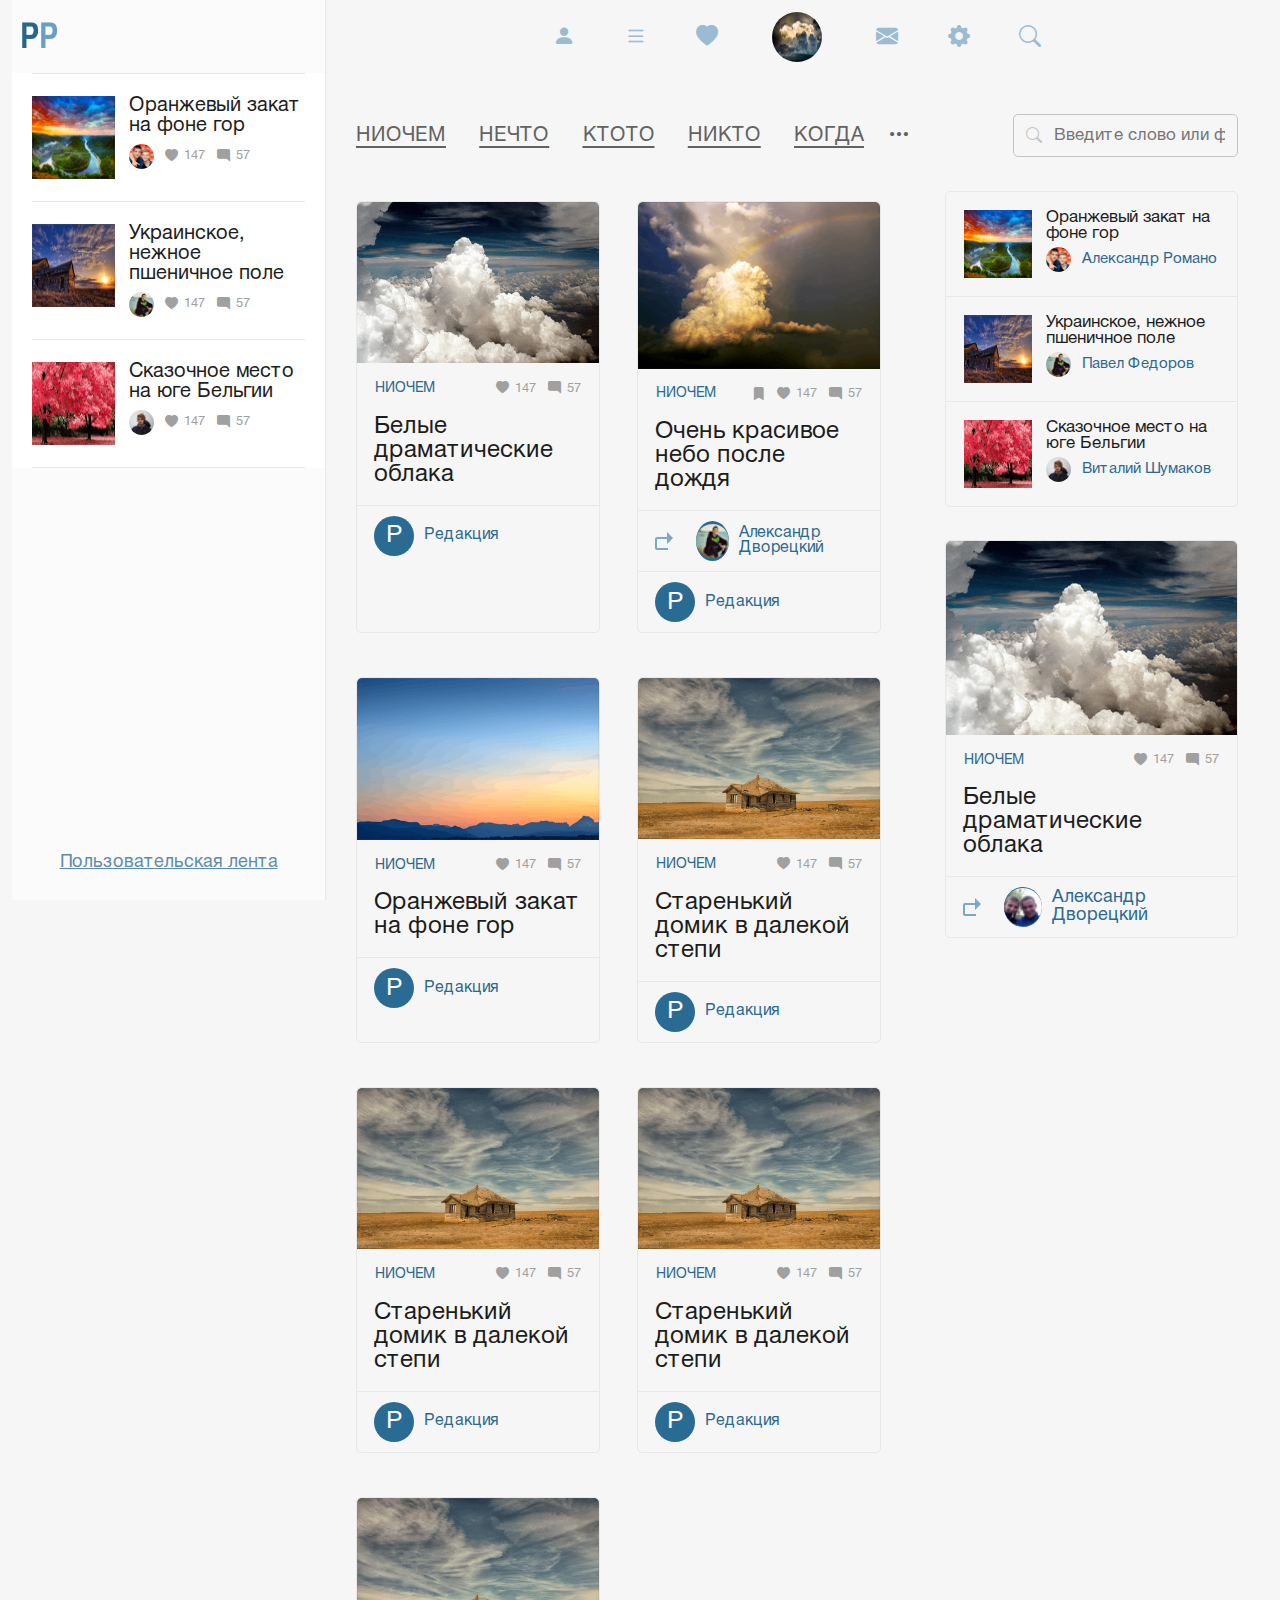
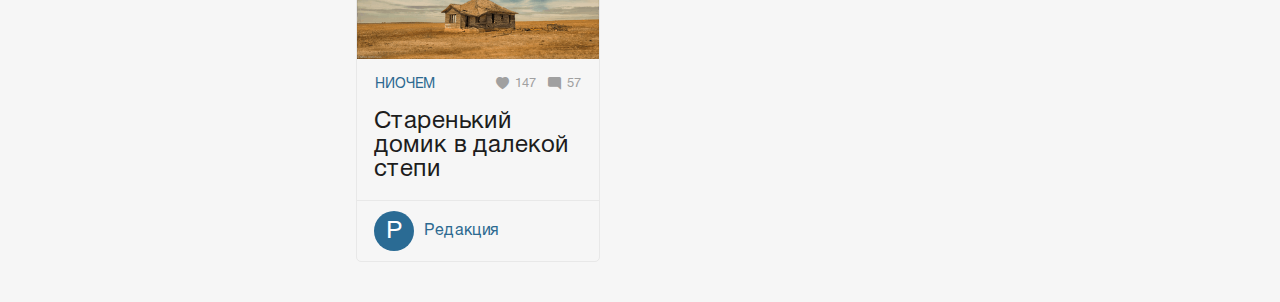
==== feed.html @ a6a74b96 "added an adaptation of the profile page" ====
<!DOCTYPE html><html lang="en"><head><meta charset="UTF-8"><meta http-equiv="X-UA-Compatible" content="IE=edge"><meta name="viewport" content="width=device-width, initial-scale=1.0"><meta name="description" content=""><meta name="keywords" content=""><title>Document</title><link rel="shortcut icon" href="img/favicon.ico" type="image/x-icon"><link rel="stylesheet" type="text/css" href="css/style.css"></head><body><div class="wrapper"><div class="container-fluid"><div class="row g-0"><div class="col-3 w-2"><div class="sidebar sidebar-fixed"> <div class="logo"> <img class="logo__img" src="./img/logo.png" alt=""></div><div class="sidebar-posts"><div class="posts-small-list"> <div class="posts-small-list__item"><div class="posts-small-list__img-wrapper"><img class="posts-small-list__img" src="./img/post-1.png" alt=""></div><div class="posts-small-list__info"><a class="posts-small-list__title" href="#">Оранжевый закат на  фоне гор</a><div class="posts-profile-small"><div class="posts-profile-small__img-wrapper"> <img class="posts-profile-small__img" src="./img/avatar-2.png" alt=""></div><div class="posts__count-wrapper"> <div class="posts__count"> <span class="posts__icon"> <i class="bi bi-heart-fill"></i></span><span class="posts__number">147</span></div><div class="posts__count"> <span class="posts__icon"> <i class="bi bi-chat-right-fill"></i></span><span class="posts__number">57</span></div></div></div></div></div><div class="posts-small-list__item"><div class="posts-small-list__img-wrapper"><img class="posts-small-list__img" src="./img/post-4.png" alt=""></div><div class="posts-small-list__info"><a class="posts-small-list__title" href="#">Украинское, нежное пшеничное поле</a><div class="posts-profile-small"><div class="posts-profile-small__img-wrapper"> <img class="posts-profile-small__img" src="./img/avatar-3.png" alt=""></div><div class="posts__count-wrapper"> <div class="posts__count"> <span class="posts__icon"> <i class="bi bi-heart-fill"></i></span><span class="posts__number">147</span></div><div class="posts__count"> <span class="posts__icon"> <i class="bi bi-chat-right-fill"></i></span><span class="posts__number">57</span></div></div></div></div></div><div class="posts-small-list__item"><div class="posts-small-list__img-wrapper"><img class="posts-small-list__img" src="./img/post-2.png" alt=""></div><div class="posts-small-list__info"><a class="posts-small-list__title" href="#">Сказочное место на юге Бельгии</a><div class="posts-profile-small"><div class="posts-profile-small__img-wrapper"> <img class="posts-profile-small__img" src="./img/avatar-4.png" alt=""></div><div class="posts__count-wrapper"> <div class="posts__count"> <span class="posts__icon"> <i class="bi bi-heart-fill"></i></span><span class="posts__number">147</span></div><div class="posts__count"> <span class="posts__icon"> <i class="bi bi-chat-right-fill"></i></span><span class="posts__number">57</span></div></div></div></div></div></div></div><div class="tape"><a class="tape__link" href="#">Пользовательская лента</a></div></div></div><div class="col-9 w-10"><header class="header header-fixed"><div class="burger"> <i class="bi bi-list"></i></div><div class="logo-mobile"><a class="logo-mobile__link" href="#"> <span class="logo-mobile__darkblue">Proof</span><span class="logo-mobile__blue">People</span></a></div><div class="header__content"><div class="icons-block" id="icons-block-one"> <span class="icons-block__item" id="profile"> <i class="bi bi-person-fill"></i></span><span class="icons-block__item" id="bi-list"> <i class="bi bi-list"></i></span><span class="icons-block__item"> <i class="bi bi-heart-fill"></i></span></div><div class="avatar-wrapper"><svg class="avatar-icon" width="15" height="37" viewbox="0 0 22 37" fill="none" xmlns="http://www.w3.org/2000/svg"><path d="M19.9688 2.00049L2.99825 18.5843L19.9688 35.168" stroke="#7aa8c7" stroke-width="4"></path></svg><div class="avatar"> <img class="avatar__img" src="./img/profil.png" alt=""></div></div><div class="icons-block" id="icons-block-two"> <span class="icons-block__item"> <i class="bi bi-envelope-fill"></i></span><span class="icons-block__item"> <i class="bi bi-gear-fill"></i></span><span class="icons-block__item" id="search-icon"> <i class="bi bi-search"></i></span></div></div></header><div class="content"><div class="category"><ul class="category__nav"> <li class="category__item"> <a class="category__link" href="#">ниочем</a></li><li class="category__item"> <a class="category__link" href="#">нечто</a></li><li class="category__item"> <a class="category__link" href="#">ктото</a></li><li class="category__item"> <a class="category__link" href="#">никто    </a></li><li class="category__item"> <a class="category__link" href="#">когда</a></li></ul><span class="category__block"><i class="bi bi-three-dots"></i></span><form class="search-form" action="#"><div class="input-wrapper"> <span class="input-img"> <i class="bi bi-search"></i></span><input class="search-input" type="text" placeholder="Введите слово или фразу..."></div></form></div><div class="content__block"> <div class="posts posts-feed"> <div class="posts__item"> <div class="posts__img-wrapper"> <img class="posts__img" src="./img/big-post-1.png" alt="Белые драматические облака"></div><div class="posts__info"> <a class="posts__category" href="#">Ниочем</a><div class="posts__count-wrapper"> <div class="posts__count"> <span class="posts__icon"> <i class="bi bi-heart-fill"></i></span><span class="posts__number">147</span></div><div class="posts__count"> <span class="posts__icon"> <i class="bi bi-chat-right-fill"></i></span><span class="posts__number">57</span></div></div></div><a class="posts__title" href="#">Белые драматические облака</a><div class="posts-profile"> <div class="posts-profile__avatar">P</div><a class="posts-profile__name" href="#">Редакция</a></div></div><div class="posts__item big"> <div class="posts__img-wrapper"> <img class="posts__img" src="./img/big-post-2.png" alt="Белые драматические облака"></div><div class="posts__info"> <a class="posts__category" href="#">Ниочем</a><div class="posts__count-wrapper"> <div class="posts__count"> <span class="posts__icon"> <i class="bi bi-bookmark-fill"></i></span></div><div class="posts__count"> <span class="posts__icon"> <i class="bi bi-heart-fill"></i></span><span class="posts__number">147</span></div><div class="posts__count"> <span class="posts__icon"> <i class="bi bi-chat-right-fill"></i></span><span class="posts__number">57</span></div></div></div><a class="posts__title" href="#">Очень красивое небо после дождя</a><div class="posts-profile"><div class="posts-profile__arrow"><img src="./img/Icon.svg" alt=""></div><div class="posts-profile__avatar"> <img class="posts-profile__img" src="./img/avatar-3.png" alt=""></div><a class="posts-profile__name" href="#">Александр Дворецкий</a></div><div class="posts-profile"> <div class="posts-profile__avatar">P</div><a class="posts-profile__name" href="#">Редакция</a></div></div><div class="posts__item"> <div class="posts__img-wrapper"> <img class="posts__img" src="./img/big-post-3.png" alt="Белые драматические облака"></div><div class="posts__info"> <a class="posts__category" href="#">Ниочем</a><div class="posts__count-wrapper"> <div class="posts__count"> <span class="posts__icon"> <i class="bi bi-heart-fill"></i></span><span class="posts__number">147</span></div><div class="posts__count"> <span class="posts__icon"> <i class="bi bi-chat-right-fill"></i></span><span class="posts__number">57</span></div></div></div><a class="posts__title" href="#">Оранжевый закат на  фоне гор</a><div class="posts-profile"> <div class="posts-profile__avatar">P</div><a class="posts-profile__name" href="#">Редакция</a></div></div><div class="posts__item"> <div class="posts__img-wrapper"> <img class="posts__img" src="./img/big-post-4.png" alt="Белые драматические облака"></div><div class="posts__info"> <a class="posts__category" href="#">Ниочем</a><div class="posts__count-wrapper"> <div class="posts__count"> <span class="posts__icon"> <i class="bi bi-heart-fill"></i></span><span class="posts__number">147</span></div><div class="posts__count"> <span class="posts__icon"> <i class="bi bi-chat-right-fill"></i></span><span class="posts__number">57</span></div></div></div><a class="posts__title" href="#">Старенький домик в  далекой степи</a><div class="posts-profile"> <div class="posts-profile__avatar">P</div><a class="posts-profile__name" href="#">Редакция</a></div></div><div class="posts__item"> <div class="posts__img-wrapper"> <img class="posts__img" src="./img/big-post-4.png" alt="Белые драматические облака"></div><div class="posts__info"> <a class="posts__category" href="#">Ниочем</a><div class="posts__count-wrapper"> <div class="posts__count"> <span class="posts__icon"> <i class="bi bi-heart-fill"></i></span><span class="posts__number">147</span></div><div class="posts__count"> <span class="posts__icon"> <i class="bi bi-chat-right-fill"></i></span><span class="posts__number">57</span></div></div></div><a class="posts__title" href="#">Старенький домик в  далекой степи</a><div class="posts-profile"> <div class="posts-profile__avatar">P</div><a class="posts-profile__name" href="#">Редакция</a></div></div><div class="posts__item"> <div class="posts__img-wrapper"> <img class="posts__img" src="./img/big-post-4.png" alt="Белые драматические облака"></div><div class="posts__info"> <a class="posts__category" href="#">Ниочем</a><div class="posts__count-wrapper"> <div class="posts__count"> <span class="posts__icon"> <i class="bi bi-heart-fill"></i></span><span class="posts__number">147</span></div><div class="posts__count"> <span class="posts__icon"> <i class="bi bi-chat-right-fill"></i></span><span class="posts__number">57</span></div></div></div><a class="posts__title" href="#">Старенький домик в  далекой степи</a><div class="posts-profile"> <div class="posts-profile__avatar">P</div><a class="posts-profile__name" href="#">Редакция</a></div></div><div class="posts__item"> <div class="posts__img-wrapper"> <img class="posts__img" src="./img/big-post-4.png" alt="Белые драматические облака"></div><div class="posts__info"> <a class="posts__category" href="#">Ниочем</a><div class="posts__count-wrapper"> <div class="posts__count"> <span class="posts__icon"> <i class="bi bi-heart-fill"></i></span><span class="posts__number">147</span></div><div class="posts__count"> <span class="posts__icon"> <i class="bi bi-chat-right-fill"></i></span><span class="posts__number">57</span></div></div></div><a class="posts__title" href="#">Старенький домик в  далекой степи</a><div class="posts-profile"> <div class="posts-profile__avatar">P</div><a class="posts-profile__name" href="#">Редакция</a></div></div></div><div class="right-block"><div class="posts-small-list"> <div class="posts-small-list__item"><div class="posts-small-list__img-wrapper"><img class="posts-small-list__img" src="./img/post-1.png" alt=""></div><div class="posts-small-list__info"><a class="posts-small-list__title" href="#">Оранжевый закат на  фоне гор</a><div class="posts-profile-small"><div class="posts-profile-small__img-wrapper"> <img class="posts-profile-small__img" src="./img/avatar-2.png" alt=""></div><a class="posts-profile-small__title" href="#">Александр Романо</a></div></div></div><div class="posts-small-list__item"><div class="posts-small-list__img-wrapper"><img class="posts-small-list__img" src="./img/post-4.png" alt=""></div><div class="posts-small-list__info"><a class="posts-small-list__title" href="#">Украинское, нежное пшеничное поле</a><div class="posts-profile-small"><div class="posts-profile-small__img-wrapper"> <img class="posts-profile-small__img" src="./img/avatar-3.png" alt=""></div><a class="posts-profile-small__title" href="#">Павел Федоров</a></div></div></div><div class="posts-small-list__item"><div class="posts-small-list__img-wrapper"><img class="posts-small-list__img" src="./img/post-2.png" alt=""></div><div class="posts-small-list__info"><a class="posts-small-list__title" href="#">Сказочное место на юге Бельгии</a><div class="posts-profile-small"><div class="posts-profile-small__img-wrapper"> <img class="posts-profile-small__img" src="./img/avatar-4.png" alt=""></div><a class="posts-profile-small__title" href="#">Виталий Шумаков</a></div></div></div></div><div class="top-post"> <div class="posts__item"> <div class="posts__img-wrapper"> <img class="posts__img" src="./img/big-post-1.png" alt="Белые драматические облака"></div><div class="posts__info"> <a class="posts__category" href="#">Ниочем</a><div class="posts__count-wrapper"> <div class="posts__count"> <span class="posts__icon"> <i class="bi bi-heart-fill"></i></span><span class="posts__number">147</span></div><div class="posts__count"> <span class="posts__icon"> <i class="bi bi-chat-right-fill"></i></span><span class="posts__number">57</span></div></div></div><a class="posts__title" href="#">Белые драматические облака</a><div class="posts-profile"> <div class="posts-profile__arrow"><img src="./img/Icon.svg" alt=""></div><div class="posts-profile__avatar"> <img class="posts-profile__img" src="./img/avatar-1.png" alt=""></div><a class="posts-profile__name" href="#">Александр Дворецкий</a></div></div></div></div></div></div></div></div></div></div><script src="./js/bootstrap.bundle.min.js"></script><script src="./js/main.js"> </script></body></html>
---- css/style.css ----
@charset "UTF-8";
@font-face {
  font-family: "HelveticaNeueCyr";
  src: url("../fonts/HelveticaNeueCyr-Bold.eot");
  src: local("HelveticaNeueCyr-Bold"), url("../fonts/HelveticaNeueCyr-Bold.eot?#iefix") format("embedded-opentype"), url("../fonts/HelveticaNeueCyr-Bold.woff2") format("woff2"), url("../fonts/HelveticaNeueCyr-Bold.woff") format("woff"), url("../fonts/HelveticaNeueCyr-Bold.ttf") format("truetype");
  font-weight: bold;
  font-style: normal;
  font-display: swap;
}
@font-face {
  font-family: "HelveticaNeueCyr";
  src: url("../fonts/HelveticaNeueCyr-Medium.eot");
  src: local("HelveticaNeueCyr-Medium"), url("../fonts/HelveticaNeueCyr-Medium.eot?#iefix") format("embedded-opentype"), url("../fonts/HelveticaNeueCyr-Medium.woff2") format("woff2"), url("../fonts/HelveticaNeueCyr-Medium.woff") format("woff"), url("../fonts/HelveticaNeueCyr-Medium.ttf") format("truetype");
  font-weight: 500;
  font-style: normal;
  font-display: swap;
}
@font-face {
  font-family: "HelveticaNeueCyr";
  src: url("../fonts/HelveticaNeueCyr-Roman.eot");
  src: local("HelveticaNeueCyr-Roman"), url("../fonts/HelveticaNeueCyr-Roman.eot?#iefix") format("embedded-opentype"), url("../fonts/HelveticaNeueCyr-Roman.woff2") format("woff2"), url("../fonts/HelveticaNeueCyr-Roman.woff") format("woff"), url("../fonts/HelveticaNeueCyr-Roman.ttf") format("truetype");
  font-weight: normal;
  font-style: normal;
  font-display: swap;
}
@font-face {
  font-family: "HelveticaNeueCyr";
  src: url("../fonts/HelveticaNeueCyr-Black.eot");
  src: local("HelveticaNeueCyr-Black"), url("../fonts/HelveticaNeueCyr-Black.eot?#iefix") format("embedded-opentype"), url("../fonts/HelveticaNeueCyr-Black.woff2") format("woff2"), url("../fonts/HelveticaNeueCyr-Black.woff") format("woff"), url("../fonts/HelveticaNeueCyr-Black.ttf") format("truetype");
  font-weight: 900;
  font-style: normal;
  font-display: swap;
}
/*!
 * Bootstrap v5.0.1 (https://getbootstrap.com/)
 * Copyright 2011-2021 The Bootstrap Authors
 * Copyright 2011-2021 Twitter, Inc.
 * Licensed under MIT (https://github.com/twbs/bootstrap/blob/main/LICENSE)
 */
:root {
  --bs-blue: #0d6efd;
  --bs-indigo: #6610f2;
  --bs-purple: #6f42c1;
  --bs-pink: #d63384;
  --bs-red: #dc3545;
  --bs-orange: #fd7e14;
  --bs-yellow: #ffc107;
  --bs-green: #198754;
  --bs-teal: #20c997;
  --bs-cyan: #0dcaf0;
  --bs-white: #fff;
  --bs-gray: #6c757d;
  --bs-gray-dark: #343a40;
  --bs-primary: #0d6efd;
  --bs-secondary: #6c757d;
  --bs-success: #198754;
  --bs-info: #0dcaf0;
  --bs-warning: #ffc107;
  --bs-danger: #dc3545;
  --bs-light: #f8f9fa;
  --bs-dark: #212529;
  --bs-font-sans-serif: system-ui, -apple-system, "Segoe UI", Roboto, "Helvetica Neue", Arial, "Noto Sans", "Liberation Sans", sans-serif, "Apple Color Emoji", "Segoe UI Emoji", "Segoe UI Symbol", "Noto Color Emoji";
  --bs-font-monospace: SFMono-Regular, Menlo, Monaco, Consolas, "Liberation Mono", "Courier New", monospace;
  --bs-gradient: linear-gradient(180deg, rgba(255, 255, 255, 0.15), rgba(255, 255, 255, 0));
}

*,
*::before,
*::after {
  box-sizing: border-box;
}

@media (prefers-reduced-motion: no-preference) {
  :root {
    scroll-behavior: smooth;
  }
}
body {
  margin: 0;
  font-family: var(--bs-font-sans-serif);
  font-size: 1rem;
  font-weight: 400;
  line-height: 1.5;
  color: #212529;
  background-color: #fff;
  -webkit-text-size-adjust: 100%;
  -webkit-tap-highlight-color: rgba(0, 0, 0, 0);
}

hr {
  margin: 1rem 0;
  color: inherit;
  background-color: currentColor;
  border: 0;
  opacity: 0.25;
}

hr:not([size]) {
  height: 1px;
}

h6, .h6, h5, .h5, h4, .h4, h3, .h3, h2, .h2, h1, .h1 {
  margin-top: 0;
  margin-bottom: 0.5rem;
  font-weight: 500;
  line-height: 1.2;
}

h1, .h1 {
  font-size: calc(1.375rem + 1.5vw);
}

@media (min-width: 1200px) {
  h1, .h1 {
    font-size: 2.5rem;
  }
}
h2, .h2 {
  font-size: calc(1.325rem + 0.9vw);
}

@media (min-width: 1200px) {
  h2, .h2 {
    font-size: 2rem;
  }
}
h3, .h3 {
  font-size: calc(1.3rem + 0.6vw);
}

@media (min-width: 1200px) {
  h3, .h3 {
    font-size: 1.75rem;
  }
}
h4, .h4 {
  font-size: calc(1.275rem + 0.3vw);
}

@media (min-width: 1200px) {
  h4, .h4 {
    font-size: 1.5rem;
  }
}
h5, .h5 {
  font-size: 1.25rem;
}

h6, .h6 {
  font-size: 1rem;
}

p {
  margin-top: 0;
  margin-bottom: 1rem;
}

abbr[title],
abbr[data-bs-original-title] {
  -webkit-text-decoration: underline dotted;
  text-decoration: underline dotted;
  cursor: help;
  -webkit-text-decoration-skip-ink: none;
  text-decoration-skip-ink: none;
}

address {
  margin-bottom: 1rem;
  font-style: normal;
  line-height: inherit;
}

ol,
ul {
  padding-left: 2rem;
}

ol,
ul,
dl {
  margin-top: 0;
  margin-bottom: 1rem;
}

ol ol,
ul ul,
ol ul,
ul ol {
  margin-bottom: 0;
}

dt {
  font-weight: 700;
}

dd {
  margin-bottom: 0.5rem;
  margin-left: 0;
}

blockquote {
  margin: 0 0 1rem;
}

b,
strong {
  font-weight: bolder;
}

small, .small {
  font-size: 0.875em;
}

mark, .mark {
  padding: 0.2em;
  background-color: #fcf8e3;
}

sub,
sup {
  position: relative;
  font-size: 0.75em;
  line-height: 0;
  vertical-align: baseline;
}

sub {
  bottom: -0.25em;
}

sup {
  top: -0.5em;
}

a {
  color: #0d6efd;
  text-decoration: underline;
}

a:hover {
  color: #0a58ca;
}

a:not([href]):not([class]), a:not([href]):not([class]):hover {
  color: inherit;
  text-decoration: none;
}

pre,
code,
kbd,
samp {
  font-family: var(--bs-font-monospace);
  font-size: 1em;
  direction: ltr;
  unicode-bidi: bidi-override;
}

pre {
  display: block;
  margin-top: 0;
  margin-bottom: 1rem;
  overflow: auto;
  font-size: 0.875em;
}

pre code {
  font-size: inherit;
  color: inherit;
  word-break: normal;
}

code {
  font-size: 0.875em;
  color: #d63384;
  word-wrap: break-word;
}

a > code {
  color: inherit;
}

kbd {
  padding: 0.2rem 0.4rem;
  font-size: 0.875em;
  color: #fff;
  background-color: #212529;
  border-radius: 0.2rem;
}

kbd kbd {
  padding: 0;
  font-size: 1em;
  font-weight: 700;
}

figure {
  margin: 0 0 1rem;
}

img,
svg {
  vertical-align: middle;
}

table {
  caption-side: bottom;
  border-collapse: collapse;
}

caption {
  padding-top: 0.5rem;
  padding-bottom: 0.5rem;
  color: #6c757d;
  text-align: left;
}

th {
  text-align: inherit;
  text-align: -webkit-match-parent;
}

thead,
tbody,
tfoot,
tr,
td,
th {
  border-color: inherit;
  border-style: solid;
  border-width: 0;
}

label {
  display: inline-block;
}

button {
  border-radius: 0;
}

button:focus:not(:focus-visible) {
  outline: 0;
}

input,
button,
select,
optgroup,
textarea {
  margin: 0;
  font-family: inherit;
  font-size: inherit;
  line-height: inherit;
}

button,
select {
  text-transform: none;
}

[role=button] {
  cursor: pointer;
}

select {
  word-wrap: normal;
}

select:disabled {
  opacity: 1;
}

[list]::-webkit-calendar-picker-indicator {
  display: none;
}

button,
[type=button],
[type=reset],
[type=submit] {
  -webkit-appearance: button;
}

button:not(:disabled),
[type=button]:not(:disabled),
[type=reset]:not(:disabled),
[type=submit]:not(:disabled) {
  cursor: pointer;
}

::-moz-focus-inner {
  padding: 0;
  border-style: none;
}

textarea {
  resize: vertical;
}

fieldset {
  min-width: 0;
  padding: 0;
  margin: 0;
  border: 0;
}

legend {
  float: left;
  width: 100%;
  padding: 0;
  margin-bottom: 0.5rem;
  font-size: calc(1.275rem + 0.3vw);
  line-height: inherit;
}

@media (min-width: 1200px) {
  legend {
    font-size: 1.5rem;
  }
}
legend + * {
  clear: left;
}

::-webkit-datetime-edit-fields-wrapper,
::-webkit-datetime-edit-text,
::-webkit-datetime-edit-minute,
::-webkit-datetime-edit-hour-field,
::-webkit-datetime-edit-day-field,
::-webkit-datetime-edit-month-field,
::-webkit-datetime-edit-year-field {
  padding: 0;
}

::-webkit-inner-spin-button {
  height: auto;
}

[type=search] {
  outline-offset: -2px;
  -webkit-appearance: textfield;
}

/* rtl:raw:
[type="tel"],
[type="url"],
[type="email"],
[type="number"] {
  direction: ltr;
}
*/
::-webkit-search-decoration {
  -webkit-appearance: none;
}

::-webkit-color-swatch-wrapper {
  padding: 0;
}

::file-selector-button {
  font: inherit;
}

::-webkit-file-upload-button {
  font: inherit;
  -webkit-appearance: button;
}

output {
  display: inline-block;
}

iframe {
  border: 0;
}

summary {
  display: list-item;
  cursor: pointer;
}

progress {
  vertical-align: baseline;
}

[hidden] {
  display: none !important;
}

.lead {
  font-size: 1.25rem;
  font-weight: 300;
}

.display-1 {
  font-size: calc(1.625rem + 4.5vw);
  font-weight: 300;
  line-height: 1.2;
}

@media (min-width: 1200px) {
  .display-1 {
    font-size: 5rem;
  }
}
.display-2 {
  font-size: calc(1.575rem + 3.9vw);
  font-weight: 300;
  line-height: 1.2;
}

@media (min-width: 1200px) {
  .display-2 {
    font-size: 4.5rem;
  }
}
.display-3 {
  font-size: calc(1.525rem + 3.3vw);
  font-weight: 300;
  line-height: 1.2;
}

@media (min-width: 1200px) {
  .display-3 {
    font-size: 4rem;
  }
}
.display-4 {
  font-size: calc(1.475rem + 2.7vw);
  font-weight: 300;
  line-height: 1.2;
}

@media (min-width: 1200px) {
  .display-4 {
    font-size: 3.5rem;
  }
}
.display-5 {
  font-size: calc(1.425rem + 2.1vw);
  font-weight: 300;
  line-height: 1.2;
}

@media (min-width: 1200px) {
  .display-5 {
    font-size: 3rem;
  }
}
.display-6 {
  font-size: calc(1.375rem + 1.5vw);
  font-weight: 300;
  line-height: 1.2;
}

@media (min-width: 1200px) {
  .display-6 {
    font-size: 2.5rem;
  }
}
.list-unstyled {
  padding-left: 0;
  list-style: none;
}

.list-inline {
  padding-left: 0;
  list-style: none;
}

.list-inline-item {
  display: inline-block;
}

.list-inline-item:not(:last-child) {
  margin-right: 0.5rem;
}

.initialism {
  font-size: 0.875em;
  text-transform: uppercase;
}

.blockquote {
  margin-bottom: 1rem;
  font-size: 1.25rem;
}

.blockquote > :last-child {
  margin-bottom: 0;
}

.blockquote-footer {
  margin-top: -1rem;
  margin-bottom: 1rem;
  font-size: 0.875em;
  color: #6c757d;
}

.blockquote-footer::before {
  content: "— ";
}

.img-fluid {
  max-width: 100%;
  height: auto;
}

.img-thumbnail {
  padding: 0.25rem;
  background-color: #fff;
  border: 1px solid #dee2e6;
  border-radius: 0.25rem;
  max-width: 100%;
  height: auto;
}

.figure {
  display: inline-block;
}

.figure-img {
  margin-bottom: 0.5rem;
  line-height: 1;
}

.figure-caption {
  font-size: 0.875em;
  color: #6c757d;
}

.container,
.container-fluid,
.container-xxl,
.container-xl,
.container-lg,
.container-md,
.container-sm {
  width: 100%;
  padding-right: var(--bs-gutter-x, 0.75rem);
  padding-left: var(--bs-gutter-x, 0.75rem);
  margin-right: auto;
  margin-left: auto;
}

@media (min-width: 576px) {
  .container-sm, .container {
    max-width: 540px;
  }
}
@media (min-width: 768px) {
  .container-md, .container-sm, .container {
    max-width: 720px;
  }
}
@media (min-width: 992px) {
  .container-lg, .container-md, .container-sm, .container {
    max-width: 960px;
  }
}
@media (min-width: 1200px) {
  .container-xl, .container-lg, .container-md, .container-sm, .container {
    max-width: 1140px;
  }
}
@media (min-width: 1400px) {
  .container-xxl, .container-xl, .container-lg, .container-md, .container-sm, .container {
    max-width: 1320px;
  }
}
.row {
  --bs-gutter-x: 1.5rem;
  --bs-gutter-y: 0;
  display: flex;
  flex-wrap: wrap;
  margin-top: calc(var(--bs-gutter-y) * -1);
  margin-right: calc(var(--bs-gutter-x) / -2);
  margin-left: calc(var(--bs-gutter-x) / -2);
}

.row > * {
  flex-shrink: 0;
  width: 100%;
  max-width: 100%;
  padding-right: calc(var(--bs-gutter-x) / 2);
  padding-left: calc(var(--bs-gutter-x) / 2);
  margin-top: var(--bs-gutter-y);
}

.col {
  flex: 1 0 0%;
}

.row-cols-auto > * {
  flex: 0 0 auto;
  width: auto;
}

.row-cols-1 > * {
  flex: 0 0 auto;
  width: 100%;
}

.row-cols-2 > * {
  flex: 0 0 auto;
  width: 50%;
}

.row-cols-3 > * {
  flex: 0 0 auto;
  width: 33.3333333333%;
}

.row-cols-4 > * {
  flex: 0 0 auto;
  width: 25%;
}

.row-cols-5 > * {
  flex: 0 0 auto;
  width: 20%;
}

.row-cols-6 > * {
  flex: 0 0 auto;
  width: 16.6666666667%;
}

.col-auto {
  flex: 0 0 auto;
  width: auto;
}

.col-1 {
  flex: 0 0 auto;
  width: 8.3333333333%;
}

.col-2 {
  flex: 0 0 auto;
  width: 16.6666666667%;
}

.col-3 {
  flex: 0 0 auto;
  width: 25%;
}

.col-4 {
  flex: 0 0 auto;
  width: 33.3333333333%;
}

.col-5 {
  flex: 0 0 auto;
  width: 41.6666666667%;
}

.col-6 {
  flex: 0 0 auto;
  width: 50%;
}

.col-7 {
  flex: 0 0 auto;
  width: 58.3333333333%;
}

.col-8 {
  flex: 0 0 auto;
  width: 66.6666666667%;
}

.col-9 {
  flex: 0 0 auto;
  width: 75%;
}

.col-10 {
  flex: 0 0 auto;
  width: 83.3333333333%;
}

.col-11 {
  flex: 0 0 auto;
  width: 91.6666666667%;
}

.col-12 {
  flex: 0 0 auto;
  width: 100%;
}

.offset-1 {
  margin-left: 8.3333333333%;
}

.offset-2 {
  margin-left: 16.6666666667%;
}

.offset-3 {
  margin-left: 25%;
}

.offset-4 {
  margin-left: 33.3333333333%;
}

.offset-5 {
  margin-left: 41.6666666667%;
}

.offset-6 {
  margin-left: 50%;
}

.offset-7 {
  margin-left: 58.3333333333%;
}

.offset-8 {
  margin-left: 66.6666666667%;
}

.offset-9 {
  margin-left: 75%;
}

.offset-10 {
  margin-left: 83.3333333333%;
}

.offset-11 {
  margin-left: 91.6666666667%;
}

.g-0,
.gx-0 {
  --bs-gutter-x: 0;
}

.g-0,
.gy-0 {
  --bs-gutter-y: 0;
}

.g-1,
.gx-1 {
  --bs-gutter-x: 0.25rem;
}

.g-1,
.gy-1 {
  --bs-gutter-y: 0.25rem;
}

.g-2,
.gx-2 {
  --bs-gutter-x: 0.5rem;
}

.g-2,
.gy-2 {
  --bs-gutter-y: 0.5rem;
}

.g-3,
.gx-3 {
  --bs-gutter-x: 1rem;
}

.g-3,
.gy-3 {
  --bs-gutter-y: 1rem;
}

.g-4,
.gx-4 {
  --bs-gutter-x: 1.5rem;
}

.g-4,
.gy-4 {
  --bs-gutter-y: 1.5rem;
}

.g-5,
.gx-5 {
  --bs-gutter-x: 3rem;
}

.g-5,
.gy-5 {
  --bs-gutter-y: 3rem;
}

@media (min-width: 576px) {
  .col-sm {
    flex: 1 0 0%;
  }
  .row-cols-sm-auto > * {
    flex: 0 0 auto;
    width: auto;
  }
  .row-cols-sm-1 > * {
    flex: 0 0 auto;
    width: 100%;
  }
  .row-cols-sm-2 > * {
    flex: 0 0 auto;
    width: 50%;
  }
  .row-cols-sm-3 > * {
    flex: 0 0 auto;
    width: 33.3333333333%;
  }
  .row-cols-sm-4 > * {
    flex: 0 0 auto;
    width: 25%;
  }
  .row-cols-sm-5 > * {
    flex: 0 0 auto;
    width: 20%;
  }
  .row-cols-sm-6 > * {
    flex: 0 0 auto;
    width: 16.6666666667%;
  }
  .col-sm-auto {
    flex: 0 0 auto;
    width: auto;
  }
  .col-sm-1 {
    flex: 0 0 auto;
    width: 8.3333333333%;
  }
  .col-sm-2 {
    flex: 0 0 auto;
    width: 16.6666666667%;
  }
  .col-sm-3 {
    flex: 0 0 auto;
    width: 25%;
  }
  .col-sm-4 {
    flex: 0 0 auto;
    width: 33.3333333333%;
  }
  .col-sm-5 {
    flex: 0 0 auto;
    width: 41.6666666667%;
  }
  .col-sm-6 {
    flex: 0 0 auto;
    width: 50%;
  }
  .col-sm-7 {
    flex: 0 0 auto;
    width: 58.3333333333%;
  }
  .col-sm-8 {
    flex: 0 0 auto;
    width: 66.6666666667%;
  }
  .col-sm-9 {
    flex: 0 0 auto;
    width: 75%;
  }
  .col-sm-10 {
    flex: 0 0 auto;
    width: 83.3333333333%;
  }
  .col-sm-11 {
    flex: 0 0 auto;
    width: 91.6666666667%;
  }
  .col-sm-12 {
    flex: 0 0 auto;
    width: 100%;
  }
  .offset-sm-0 {
    margin-left: 0;
  }
  .offset-sm-1 {
    margin-left: 8.3333333333%;
  }
  .offset-sm-2 {
    margin-left: 16.6666666667%;
  }
  .offset-sm-3 {
    margin-left: 25%;
  }
  .offset-sm-4 {
    margin-left: 33.3333333333%;
  }
  .offset-sm-5 {
    margin-left: 41.6666666667%;
  }
  .offset-sm-6 {
    margin-left: 50%;
  }
  .offset-sm-7 {
    margin-left: 58.3333333333%;
  }
  .offset-sm-8 {
    margin-left: 66.6666666667%;
  }
  .offset-sm-9 {
    margin-left: 75%;
  }
  .offset-sm-10 {
    margin-left: 83.3333333333%;
  }
  .offset-sm-11 {
    margin-left: 91.6666666667%;
  }
  .g-sm-0,
  .gx-sm-0 {
    --bs-gutter-x: 0;
  }
  .g-sm-0,
  .gy-sm-0 {
    --bs-gutter-y: 0;
  }
  .g-sm-1,
  .gx-sm-1 {
    --bs-gutter-x: 0.25rem;
  }
  .g-sm-1,
  .gy-sm-1 {
    --bs-gutter-y: 0.25rem;
  }
  .g-sm-2,
  .gx-sm-2 {
    --bs-gutter-x: 0.5rem;
  }
  .g-sm-2,
  .gy-sm-2 {
    --bs-gutter-y: 0.5rem;
  }
  .g-sm-3,
  .gx-sm-3 {
    --bs-gutter-x: 1rem;
  }
  .g-sm-3,
  .gy-sm-3 {
    --bs-gutter-y: 1rem;
  }
  .g-sm-4,
  .gx-sm-4 {
    --bs-gutter-x: 1.5rem;
  }
  .g-sm-4,
  .gy-sm-4 {
    --bs-gutter-y: 1.5rem;
  }
  .g-sm-5,
  .gx-sm-5 {
    --bs-gutter-x: 3rem;
  }
  .g-sm-5,
  .gy-sm-5 {
    --bs-gutter-y: 3rem;
  }
}
@media (min-width: 768px) {
  .col-md {
    flex: 1 0 0%;
  }
  .row-cols-md-auto > * {
    flex: 0 0 auto;
    width: auto;
  }
  .row-cols-md-1 > * {
    flex: 0 0 auto;
    width: 100%;
  }
  .row-cols-md-2 > * {
    flex: 0 0 auto;
    width: 50%;
  }
  .row-cols-md-3 > * {
    flex: 0 0 auto;
    width: 33.3333333333%;
  }
  .row-cols-md-4 > * {
    flex: 0 0 auto;
    width: 25%;
  }
  .row-cols-md-5 > * {
    flex: 0 0 auto;
    width: 20%;
  }
  .row-cols-md-6 > * {
    flex: 0 0 auto;
    width: 16.6666666667%;
  }
  .col-md-auto {
    flex: 0 0 auto;
    width: auto;
  }
  .col-md-1 {
    flex: 0 0 auto;
    width: 8.3333333333%;
  }
  .col-md-2 {
    flex: 0 0 auto;
    width: 16.6666666667%;
  }
  .col-md-3 {
    flex: 0 0 auto;
    width: 25%;
  }
  .col-md-4 {
    flex: 0 0 auto;
    width: 33.3333333333%;
  }
  .col-md-5 {
    flex: 0 0 auto;
    width: 41.6666666667%;
  }
  .col-md-6 {
    flex: 0 0 auto;
    width: 50%;
  }
  .col-md-7 {
    flex: 0 0 auto;
    width: 58.3333333333%;
  }
  .col-md-8 {
    flex: 0 0 auto;
    width: 66.6666666667%;
  }
  .col-md-9 {
    flex: 0 0 auto;
    width: 75%;
  }
  .col-md-10 {
    flex: 0 0 auto;
    width: 83.3333333333%;
  }
  .col-md-11 {
    flex: 0 0 auto;
    width: 91.6666666667%;
  }
  .col-md-12 {
    flex: 0 0 auto;
    width: 100%;
  }
  .offset-md-0 {
    margin-left: 0;
  }
  .offset-md-1 {
    margin-left: 8.3333333333%;
  }
  .offset-md-2 {
    margin-left: 16.6666666667%;
  }
  .offset-md-3 {
    margin-left: 25%;
  }
  .offset-md-4 {
    margin-left: 33.3333333333%;
  }
  .offset-md-5 {
    margin-left: 41.6666666667%;
  }
  .offset-md-6 {
    margin-left: 50%;
  }
  .offset-md-7 {
    margin-left: 58.3333333333%;
  }
  .offset-md-8 {
    margin-left: 66.6666666667%;
  }
  .offset-md-9 {
    margin-left: 75%;
  }
  .offset-md-10 {
    margin-left: 83.3333333333%;
  }
  .offset-md-11 {
    margin-left: 91.6666666667%;
  }
  .g-md-0,
  .gx-md-0 {
    --bs-gutter-x: 0;
  }
  .g-md-0,
  .gy-md-0 {
    --bs-gutter-y: 0;
  }
  .g-md-1,
  .gx-md-1 {
    --bs-gutter-x: 0.25rem;
  }
  .g-md-1,
  .gy-md-1 {
    --bs-gutter-y: 0.25rem;
  }
  .g-md-2,
  .gx-md-2 {
    --bs-gutter-x: 0.5rem;
  }
  .g-md-2,
  .gy-md-2 {
    --bs-gutter-y: 0.5rem;
  }
  .g-md-3,
  .gx-md-3 {
    --bs-gutter-x: 1rem;
  }
  .g-md-3,
  .gy-md-3 {
    --bs-gutter-y: 1rem;
  }
  .g-md-4,
  .gx-md-4 {
    --bs-gutter-x: 1.5rem;
  }
  .g-md-4,
  .gy-md-4 {
    --bs-gutter-y: 1.5rem;
  }
  .g-md-5,
  .gx-md-5 {
    --bs-gutter-x: 3rem;
  }
  .g-md-5,
  .gy-md-5 {
    --bs-gutter-y: 3rem;
  }
}
@media (min-width: 992px) {
  .col-lg {
    flex: 1 0 0%;
  }
  .row-cols-lg-auto > * {
    flex: 0 0 auto;
    width: auto;
  }
  .row-cols-lg-1 > * {
    flex: 0 0 auto;
    width: 100%;
  }
  .row-cols-lg-2 > * {
    flex: 0 0 auto;
    width: 50%;
  }
  .row-cols-lg-3 > * {
    flex: 0 0 auto;
    width: 33.3333333333%;
  }
  .row-cols-lg-4 > * {
    flex: 0 0 auto;
    width: 25%;
  }
  .row-cols-lg-5 > * {
    flex: 0 0 auto;
    width: 20%;
  }
  .row-cols-lg-6 > * {
    flex: 0 0 auto;
    width: 16.6666666667%;
  }
  .col-lg-auto {
    flex: 0 0 auto;
    width: auto;
  }
  .col-lg-1 {
    flex: 0 0 auto;
    width: 8.3333333333%;
  }
  .col-lg-2 {
    flex: 0 0 auto;
    width: 16.6666666667%;
  }
  .col-lg-3 {
    flex: 0 0 auto;
    width: 25%;
  }
  .col-lg-4 {
    flex: 0 0 auto;
    width: 33.3333333333%;
  }
  .col-lg-5 {
    flex: 0 0 auto;
    width: 41.6666666667%;
  }
  .col-lg-6 {
    flex: 0 0 auto;
    width: 50%;
  }
  .col-lg-7 {
    flex: 0 0 auto;
    width: 58.3333333333%;
  }
  .col-lg-8 {
    flex: 0 0 auto;
    width: 66.6666666667%;
  }
  .col-lg-9 {
    flex: 0 0 auto;
    width: 75%;
  }
  .col-lg-10 {
    flex: 0 0 auto;
    width: 83.3333333333%;
  }
  .col-lg-11 {
    flex: 0 0 auto;
    width: 91.6666666667%;
  }
  .col-lg-12 {
    flex: 0 0 auto;
    width: 100%;
  }
  .offset-lg-0 {
    margin-left: 0;
  }
  .offset-lg-1 {
    margin-left: 8.3333333333%;
  }
  .offset-lg-2 {
    margin-left: 16.6666666667%;
  }
  .offset-lg-3 {
    margin-left: 25%;
  }
  .offset-lg-4 {
    margin-left: 33.3333333333%;
  }
  .offset-lg-5 {
    margin-left: 41.6666666667%;
  }
  .offset-lg-6 {
    margin-left: 50%;
  }
  .offset-lg-7 {
    margin-left: 58.3333333333%;
  }
  .offset-lg-8 {
    margin-left: 66.6666666667%;
  }
  .offset-lg-9 {
    margin-left: 75%;
  }
  .offset-lg-10 {
    margin-left: 83.3333333333%;
  }
  .offset-lg-11 {
    margin-left: 91.6666666667%;
  }
  .g-lg-0,
  .gx-lg-0 {
    --bs-gutter-x: 0;
  }
  .g-lg-0,
  .gy-lg-0 {
    --bs-gutter-y: 0;
  }
  .g-lg-1,
  .gx-lg-1 {
    --bs-gutter-x: 0.25rem;
  }
  .g-lg-1,
  .gy-lg-1 {
    --bs-gutter-y: 0.25rem;
  }
  .g-lg-2,
  .gx-lg-2 {
    --bs-gutter-x: 0.5rem;
  }
  .g-lg-2,
  .gy-lg-2 {
    --bs-gutter-y: 0.5rem;
  }
  .g-lg-3,
  .gx-lg-3 {
    --bs-gutter-x: 1rem;
  }
  .g-lg-3,
  .gy-lg-3 {
    --bs-gutter-y: 1rem;
  }
  .g-lg-4,
  .gx-lg-4 {
    --bs-gutter-x: 1.5rem;
  }
  .g-lg-4,
  .gy-lg-4 {
    --bs-gutter-y: 1.5rem;
  }
  .g-lg-5,
  .gx-lg-5 {
    --bs-gutter-x: 3rem;
  }
  .g-lg-5,
  .gy-lg-5 {
    --bs-gutter-y: 3rem;
  }
}
@media (min-width: 1200px) {
  .col-xl {
    flex: 1 0 0%;
  }
  .row-cols-xl-auto > * {
    flex: 0 0 auto;
    width: auto;
  }
  .row-cols-xl-1 > * {
    flex: 0 0 auto;
    width: 100%;
  }
  .row-cols-xl-2 > * {
    flex: 0 0 auto;
    width: 50%;
  }
  .row-cols-xl-3 > * {
    flex: 0 0 auto;
    width: 33.3333333333%;
  }
  .row-cols-xl-4 > * {
    flex: 0 0 auto;
    width: 25%;
  }
  .row-cols-xl-5 > * {
    flex: 0 0 auto;
    width: 20%;
  }
  .row-cols-xl-6 > * {
    flex: 0 0 auto;
    width: 16.6666666667%;
  }
  .col-xl-auto {
    flex: 0 0 auto;
    width: auto;
  }
  .col-xl-1 {
    flex: 0 0 auto;
    width: 8.3333333333%;
  }
  .col-xl-2 {
    flex: 0 0 auto;
    width: 16.6666666667%;
  }
  .col-xl-3 {
    flex: 0 0 auto;
    width: 25%;
  }
  .col-xl-4 {
    flex: 0 0 auto;
    width: 33.3333333333%;
  }
  .col-xl-5 {
    flex: 0 0 auto;
    width: 41.6666666667%;
  }
  .col-xl-6 {
    flex: 0 0 auto;
    width: 50%;
  }
  .col-xl-7 {
    flex: 0 0 auto;
    width: 58.3333333333%;
  }
  .col-xl-8 {
    flex: 0 0 auto;
    width: 66.6666666667%;
  }
  .col-xl-9 {
    flex: 0 0 auto;
    width: 75%;
  }
  .col-xl-10 {
    flex: 0 0 auto;
    width: 83.3333333333%;
  }
  .col-xl-11 {
    flex: 0 0 auto;
    width: 91.6666666667%;
  }
  .col-xl-12 {
    flex: 0 0 auto;
    width: 100%;
  }
  .offset-xl-0 {
    margin-left: 0;
  }
  .offset-xl-1 {
    margin-left: 8.3333333333%;
  }
  .offset-xl-2 {
    margin-left: 16.6666666667%;
  }
  .offset-xl-3 {
    margin-left: 25%;
  }
  .offset-xl-4 {
    margin-left: 33.3333333333%;
  }
  .offset-xl-5 {
    margin-left: 41.6666666667%;
  }
  .offset-xl-6 {
    margin-left: 50%;
  }
  .offset-xl-7 {
    margin-left: 58.3333333333%;
  }
  .offset-xl-8 {
    margin-left: 66.6666666667%;
  }
  .offset-xl-9 {
    margin-left: 75%;
  }
  .offset-xl-10 {
    margin-left: 83.3333333333%;
  }
  .offset-xl-11 {
    margin-left: 91.6666666667%;
  }
  .g-xl-0,
  .gx-xl-0 {
    --bs-gutter-x: 0;
  }
  .g-xl-0,
  .gy-xl-0 {
    --bs-gutter-y: 0;
  }
  .g-xl-1,
  .gx-xl-1 {
    --bs-gutter-x: 0.25rem;
  }
  .g-xl-1,
  .gy-xl-1 {
    --bs-gutter-y: 0.25rem;
  }
  .g-xl-2,
  .gx-xl-2 {
    --bs-gutter-x: 0.5rem;
  }
  .g-xl-2,
  .gy-xl-2 {
    --bs-gutter-y: 0.5rem;
  }
  .g-xl-3,
  .gx-xl-3 {
    --bs-gutter-x: 1rem;
  }
  .g-xl-3,
  .gy-xl-3 {
    --bs-gutter-y: 1rem;
  }
  .g-xl-4,
  .gx-xl-4 {
    --bs-gutter-x: 1.5rem;
  }
  .g-xl-4,
  .gy-xl-4 {
    --bs-gutter-y: 1.5rem;
  }
  .g-xl-5,
  .gx-xl-5 {
    --bs-gutter-x: 3rem;
  }
  .g-xl-5,
  .gy-xl-5 {
    --bs-gutter-y: 3rem;
  }
}
@media (min-width: 1400px) {
  .col-xxl {
    flex: 1 0 0%;
  }
  .row-cols-xxl-auto > * {
    flex: 0 0 auto;
    width: auto;
  }
  .row-cols-xxl-1 > * {
    flex: 0 0 auto;
    width: 100%;
  }
  .row-cols-xxl-2 > * {
    flex: 0 0 auto;
    width: 50%;
  }
  .row-cols-xxl-3 > * {
    flex: 0 0 auto;
    width: 33.3333333333%;
  }
  .row-cols-xxl-4 > * {
    flex: 0 0 auto;
    width: 25%;
  }
  .row-cols-xxl-5 > * {
    flex: 0 0 auto;
    width: 20%;
  }
  .row-cols-xxl-6 > * {
    flex: 0 0 auto;
    width: 16.6666666667%;
  }
  .col-xxl-auto {
    flex: 0 0 auto;
    width: auto;
  }
  .col-xxl-1 {
    flex: 0 0 auto;
    width: 8.3333333333%;
  }
  .col-xxl-2 {
    flex: 0 0 auto;
    width: 16.6666666667%;
  }
  .col-xxl-3 {
    flex: 0 0 auto;
    width: 25%;
  }
  .col-xxl-4 {
    flex: 0 0 auto;
    width: 33.3333333333%;
  }
  .col-xxl-5 {
    flex: 0 0 auto;
    width: 41.6666666667%;
  }
  .col-xxl-6 {
    flex: 0 0 auto;
    width: 50%;
  }
  .col-xxl-7 {
    flex: 0 0 auto;
    width: 58.3333333333%;
  }
  .col-xxl-8 {
    flex: 0 0 auto;
    width: 66.6666666667%;
  }
  .col-xxl-9 {
    flex: 0 0 auto;
    width: 75%;
  }
  .col-xxl-10 {
    flex: 0 0 auto;
    width: 83.3333333333%;
  }
  .col-xxl-11 {
    flex: 0 0 auto;
    width: 91.6666666667%;
  }
  .col-xxl-12 {
    flex: 0 0 auto;
    width: 100%;
  }
  .offset-xxl-0 {
    margin-left: 0;
  }
  .offset-xxl-1 {
    margin-left: 8.3333333333%;
  }
  .offset-xxl-2 {
    margin-left: 16.6666666667%;
  }
  .offset-xxl-3 {
    margin-left: 25%;
  }
  .offset-xxl-4 {
    margin-left: 33.3333333333%;
  }
  .offset-xxl-5 {
    margin-left: 41.6666666667%;
  }
  .offset-xxl-6 {
    margin-left: 50%;
  }
  .offset-xxl-7 {
    margin-left: 58.3333333333%;
  }
  .offset-xxl-8 {
    margin-left: 66.6666666667%;
  }
  .offset-xxl-9 {
    margin-left: 75%;
  }
  .offset-xxl-10 {
    margin-left: 83.3333333333%;
  }
  .offset-xxl-11 {
    margin-left: 91.6666666667%;
  }
  .g-xxl-0,
  .gx-xxl-0 {
    --bs-gutter-x: 0;
  }
  .g-xxl-0,
  .gy-xxl-0 {
    --bs-gutter-y: 0;
  }
  .g-xxl-1,
  .gx-xxl-1 {
    --bs-gutter-x: 0.25rem;
  }
  .g-xxl-1,
  .gy-xxl-1 {
    --bs-gutter-y: 0.25rem;
  }
  .g-xxl-2,
  .gx-xxl-2 {
    --bs-gutter-x: 0.5rem;
  }
  .g-xxl-2,
  .gy-xxl-2 {
    --bs-gutter-y: 0.5rem;
  }
  .g-xxl-3,
  .gx-xxl-3 {
    --bs-gutter-x: 1rem;
  }
  .g-xxl-3,
  .gy-xxl-3 {
    --bs-gutter-y: 1rem;
  }
  .g-xxl-4,
  .gx-xxl-4 {
    --bs-gutter-x: 1.5rem;
  }
  .g-xxl-4,
  .gy-xxl-4 {
    --bs-gutter-y: 1.5rem;
  }
  .g-xxl-5,
  .gx-xxl-5 {
    --bs-gutter-x: 3rem;
  }
  .g-xxl-5,
  .gy-xxl-5 {
    --bs-gutter-y: 3rem;
  }
}
.table {
  --bs-table-bg: transparent;
  --bs-table-accent-bg: transparent;
  --bs-table-striped-color: #212529;
  --bs-table-striped-bg: rgba(0, 0, 0, 0.05);
  --bs-table-active-color: #212529;
  --bs-table-active-bg: rgba(0, 0, 0, 0.1);
  --bs-table-hover-color: #212529;
  --bs-table-hover-bg: rgba(0, 0, 0, 0.075);
  width: 100%;
  margin-bottom: 1rem;
  color: #212529;
  vertical-align: top;
  border-color: #dee2e6;
}

.table > :not(caption) > * > * {
  padding: 0.5rem 0.5rem;
  background-color: var(--bs-table-bg);
  border-bottom-width: 1px;
  box-shadow: inset 0 0 0 9999px var(--bs-table-accent-bg);
}

.table > tbody {
  vertical-align: inherit;
}

.table > thead {
  vertical-align: bottom;
}

.table > :not(:last-child) > :last-child > * {
  border-bottom-color: currentColor;
}

.caption-top {
  caption-side: top;
}

.table-sm > :not(caption) > * > * {
  padding: 0.25rem 0.25rem;
}

.table-bordered > :not(caption) > * {
  border-width: 1px 0;
}

.table-bordered > :not(caption) > * > * {
  border-width: 0 1px;
}

.table-borderless > :not(caption) > * > * {
  border-bottom-width: 0;
}

.table-striped > tbody > tr:nth-of-type(odd) {
  --bs-table-accent-bg: var(--bs-table-striped-bg);
  color: var(--bs-table-striped-color);
}

.table-active {
  --bs-table-accent-bg: var(--bs-table-active-bg);
  color: var(--bs-table-active-color);
}

.table-hover > tbody > tr:hover {
  --bs-table-accent-bg: var(--bs-table-hover-bg);
  color: var(--bs-table-hover-color);
}

.table-primary {
  --bs-table-bg: #cfe2ff;
  --bs-table-striped-bg: #c5d7f2;
  --bs-table-striped-color: #000;
  --bs-table-active-bg: #bacbe6;
  --bs-table-active-color: #000;
  --bs-table-hover-bg: #bfd1ec;
  --bs-table-hover-color: #000;
  color: #000;
  border-color: #bacbe6;
}

.table-secondary {
  --bs-table-bg: #e2e3e5;
  --bs-table-striped-bg: #d7d8da;
  --bs-table-striped-color: #000;
  --bs-table-active-bg: #cbccce;
  --bs-table-active-color: #000;
  --bs-table-hover-bg: #d1d2d4;
  --bs-table-hover-color: #000;
  color: #000;
  border-color: #cbccce;
}

.table-success {
  --bs-table-bg: #d1e7dd;
  --bs-table-striped-bg: #c7dbd2;
  --bs-table-striped-color: #000;
  --bs-table-active-bg: #bcd0c7;
  --bs-table-active-color: #000;
  --bs-table-hover-bg: #c1d6cc;
  --bs-table-hover-color: #000;
  color: #000;
  border-color: #bcd0c7;
}

.table-info {
  --bs-table-bg: #cff4fc;
  --bs-table-striped-bg: #c5e8ef;
  --bs-table-striped-color: #000;
  --bs-table-active-bg: #badce3;
  --bs-table-active-color: #000;
  --bs-table-hover-bg: #bfe2e9;
  --bs-table-hover-color: #000;
  color: #000;
  border-color: #badce3;
}

.table-warning {
  --bs-table-bg: #fff3cd;
  --bs-table-striped-bg: #f2e7c3;
  --bs-table-striped-color: #000;
  --bs-table-active-bg: #e6dbb9;
  --bs-table-active-color: #000;
  --bs-table-hover-bg: #ece1be;
  --bs-table-hover-color: #000;
  color: #000;
  border-color: #e6dbb9;
}

.table-danger {
  --bs-table-bg: #f8d7da;
  --bs-table-striped-bg: #eccccf;
  --bs-table-striped-color: #000;
  --bs-table-active-bg: #dfc2c4;
  --bs-table-active-color: #000;
  --bs-table-hover-bg: #e5c7ca;
  --bs-table-hover-color: #000;
  color: #000;
  border-color: #dfc2c4;
}

.table-light {
  --bs-table-bg: #f8f9fa;
  --bs-table-striped-bg: #ecedee;
  --bs-table-striped-color: #000;
  --bs-table-active-bg: #dfe0e1;
  --bs-table-active-color: #000;
  --bs-table-hover-bg: #e5e6e7;
  --bs-table-hover-color: #000;
  color: #000;
  border-color: #dfe0e1;
}

.table-dark {
  --bs-table-bg: #212529;
  --bs-table-striped-bg: #2c3034;
  --bs-table-striped-color: #fff;
  --bs-table-active-bg: #373b3e;
  --bs-table-active-color: #fff;
  --bs-table-hover-bg: #323539;
  --bs-table-hover-color: #fff;
  color: #fff;
  border-color: #373b3e;
}

.table-responsive {
  overflow-x: auto;
  -webkit-overflow-scrolling: touch;
}

@media (max-width: 575.98px) {
  .table-responsive-sm {
    overflow-x: auto;
    -webkit-overflow-scrolling: touch;
  }
}
@media (max-width: 767.98px) {
  .table-responsive-md {
    overflow-x: auto;
    -webkit-overflow-scrolling: touch;
  }
}
@media (max-width: 991.98px) {
  .table-responsive-lg {
    overflow-x: auto;
    -webkit-overflow-scrolling: touch;
  }
}
@media (max-width: 1199.98px) {
  .table-responsive-xl {
    overflow-x: auto;
    -webkit-overflow-scrolling: touch;
  }
}
@media (max-width: 1399.98px) {
  .table-responsive-xxl {
    overflow-x: auto;
    -webkit-overflow-scrolling: touch;
  }
}
.form-label {
  margin-bottom: 0.5rem;
}

.col-form-label {
  padding-top: calc(0.375rem + 1px);
  padding-bottom: calc(0.375rem + 1px);
  margin-bottom: 0;
  font-size: inherit;
  line-height: 1.5;
}

.col-form-label-lg {
  padding-top: calc(0.5rem + 1px);
  padding-bottom: calc(0.5rem + 1px);
  font-size: 1.25rem;
}

.col-form-label-sm {
  padding-top: calc(0.25rem + 1px);
  padding-bottom: calc(0.25rem + 1px);
  font-size: 0.875rem;
}

.form-text {
  margin-top: 0.25rem;
  font-size: 0.875em;
  color: #6c757d;
}

.form-control {
  display: block;
  width: 100%;
  padding: 0.375rem 0.75rem;
  font-size: 1rem;
  font-weight: 400;
  line-height: 1.5;
  color: #212529;
  background-color: #fff;
  background-clip: padding-box;
  border: 1px solid #ced4da;
  -webkit-appearance: none;
  -moz-appearance: none;
  appearance: none;
  border-radius: 0.25rem;
  transition: border-color 0.15s ease-in-out, box-shadow 0.15s ease-in-out;
}

@media (prefers-reduced-motion: reduce) {
  .form-control {
    transition: none;
  }
}
.form-control[type=file] {
  overflow: hidden;
}

.form-control[type=file]:not(:disabled):not([readonly]) {
  cursor: pointer;
}

.form-control:focus {
  color: #212529;
  background-color: #fff;
  border-color: #86b7fe;
  outline: 0;
  box-shadow: 0 0 0 0.25rem rgba(13, 110, 253, 0.25);
}

.form-control::-webkit-date-and-time-value {
  height: 1.5em;
}

.form-control::-moz-placeholder {
  color: #6c757d;
  opacity: 1;
}

.form-control::placeholder {
  color: #6c757d;
  opacity: 1;
}

.form-control:disabled, .form-control[readonly] {
  background-color: #e9ecef;
  opacity: 1;
}

.form-control::file-selector-button {
  padding: 0.375rem 0.75rem;
  margin: -0.375rem -0.75rem;
  -webkit-margin-end: 0.75rem;
  margin-inline-end: 0.75rem;
  color: #212529;
  background-color: #e9ecef;
  pointer-events: none;
  border-color: inherit;
  border-style: solid;
  border-width: 0;
  border-inline-end-width: 1px;
  border-radius: 0;
  transition: color 0.15s ease-in-out, background-color 0.15s ease-in-out, border-color 0.15s ease-in-out, box-shadow 0.15s ease-in-out;
}

@media (prefers-reduced-motion: reduce) {
  .form-control::file-selector-button {
    transition: none;
  }
}
.form-control:hover:not(:disabled):not([readonly])::file-selector-button {
  background-color: #dde0e3;
}

.form-control::-webkit-file-upload-button {
  padding: 0.375rem 0.75rem;
  margin: -0.375rem -0.75rem;
  -webkit-margin-end: 0.75rem;
  margin-inline-end: 0.75rem;
  color: #212529;
  background-color: #e9ecef;
  pointer-events: none;
  border-color: inherit;
  border-style: solid;
  border-width: 0;
  border-inline-end-width: 1px;
  border-radius: 0;
  -webkit-transition: color 0.15s ease-in-out, background-color 0.15s ease-in-out, border-color 0.15s ease-in-out, box-shadow 0.15s ease-in-out;
  transition: color 0.15s ease-in-out, background-color 0.15s ease-in-out, border-color 0.15s ease-in-out, box-shadow 0.15s ease-in-out;
}

@media (prefers-reduced-motion: reduce) {
  .form-control::-webkit-file-upload-button {
    -webkit-transition: none;
    transition: none;
  }
}
.form-control:hover:not(:disabled):not([readonly])::-webkit-file-upload-button {
  background-color: #dde0e3;
}

.form-control-plaintext {
  display: block;
  width: 100%;
  padding: 0.375rem 0;
  margin-bottom: 0;
  line-height: 1.5;
  color: #212529;
  background-color: transparent;
  border: solid transparent;
  border-width: 1px 0;
}

.form-control-plaintext.form-control-sm, .form-control-plaintext.form-control-lg {
  padding-right: 0;
  padding-left: 0;
}

.form-control-sm {
  min-height: calc(1.5em + 0.5rem + 2px);
  padding: 0.25rem 0.5rem;
  font-size: 0.875rem;
  border-radius: 0.2rem;
}

.form-control-sm::file-selector-button {
  padding: 0.25rem 0.5rem;
  margin: -0.25rem -0.5rem;
  -webkit-margin-end: 0.5rem;
  margin-inline-end: 0.5rem;
}

.form-control-sm::-webkit-file-upload-button {
  padding: 0.25rem 0.5rem;
  margin: -0.25rem -0.5rem;
  -webkit-margin-end: 0.5rem;
  margin-inline-end: 0.5rem;
}

.form-control-lg {
  min-height: calc(1.5em + 1rem + 2px);
  padding: 0.5rem 1rem;
  font-size: 1.25rem;
  border-radius: 0.3rem;
}

.form-control-lg::file-selector-button {
  padding: 0.5rem 1rem;
  margin: -0.5rem -1rem;
  -webkit-margin-end: 1rem;
  margin-inline-end: 1rem;
}

.form-control-lg::-webkit-file-upload-button {
  padding: 0.5rem 1rem;
  margin: -0.5rem -1rem;
  -webkit-margin-end: 1rem;
  margin-inline-end: 1rem;
}

textarea.form-control {
  min-height: calc(1.5em + 0.75rem + 2px);
}

textarea.form-control-sm {
  min-height: calc(1.5em + 0.5rem + 2px);
}

textarea.form-control-lg {
  min-height: calc(1.5em + 1rem + 2px);
}

.form-control-color {
  max-width: 3rem;
  height: auto;
  padding: 0.375rem;
}

.form-control-color:not(:disabled):not([readonly]) {
  cursor: pointer;
}

.form-control-color::-moz-color-swatch {
  height: 1.5em;
  border-radius: 0.25rem;
}

.form-control-color::-webkit-color-swatch {
  height: 1.5em;
  border-radius: 0.25rem;
}

.form-select {
  display: block;
  width: 100%;
  padding: 0.375rem 2.25rem 0.375rem 0.75rem;
  font-size: 1rem;
  font-weight: 400;
  line-height: 1.5;
  color: #212529;
  background-color: #fff;
  background-image: url("data:image/svg+xml,%3csvg xmlns='http://www.w3.org/2000/svg' viewBox='0 0 16 16'%3e%3cpath fill='none' stroke='%23343a40' stroke-linecap='round' stroke-linejoin='round' stroke-width='2' d='M2 5l6 6 6-6'/%3e%3c/svg%3e");
  background-repeat: no-repeat;
  background-position: right 0.75rem center;
  background-size: 16px 12px;
  border: 1px solid #ced4da;
  border-radius: 0.25rem;
  -webkit-appearance: none;
  -moz-appearance: none;
  appearance: none;
}

.form-select:focus {
  border-color: #86b7fe;
  outline: 0;
  box-shadow: 0 0 0 0.25rem rgba(13, 110, 253, 0.25);
}

.form-select[multiple], .form-select[size]:not([size="1"]) {
  padding-right: 0.75rem;
  background-image: none;
}

.form-select:disabled {
  background-color: #e9ecef;
}

.form-select:-moz-focusring {
  color: transparent;
  text-shadow: 0 0 0 #212529;
}

.form-select-sm {
  padding-top: 0.25rem;
  padding-bottom: 0.25rem;
  padding-left: 0.5rem;
  font-size: 0.875rem;
}

.form-select-lg {
  padding-top: 0.5rem;
  padding-bottom: 0.5rem;
  padding-left: 1rem;
  font-size: 1.25rem;
}

.form-check {
  display: block;
  min-height: 1.5rem;
  padding-left: 1.5em;
  margin-bottom: 0.125rem;
}

.form-check .form-check-input {
  float: left;
  margin-left: -1.5em;
}

.form-check-input {
  width: 1em;
  height: 1em;
  margin-top: 0.25em;
  vertical-align: top;
  background-color: #fff;
  background-repeat: no-repeat;
  background-position: center;
  background-size: contain;
  border: 1px solid rgba(0, 0, 0, 0.25);
  -webkit-appearance: none;
  -moz-appearance: none;
  appearance: none;
  -webkit-print-color-adjust: exact;
  color-adjust: exact;
}

.form-check-input[type=checkbox] {
  border-radius: 0.25em;
}

.form-check-input[type=radio] {
  border-radius: 50%;
}

.form-check-input:active {
  filter: brightness(90%);
}

.form-check-input:focus {
  border-color: #86b7fe;
  outline: 0;
  box-shadow: 0 0 0 0.25rem rgba(13, 110, 253, 0.25);
}

.form-check-input:checked {
  background-color: #0d6efd;
  border-color: #0d6efd;
}

.form-check-input:checked[type=checkbox] {
  background-image: url("data:image/svg+xml,%3csvg xmlns='http://www.w3.org/2000/svg' viewBox='0 0 20 20'%3e%3cpath fill='none' stroke='%23fff' stroke-linecap='round' stroke-linejoin='round' stroke-width='3' d='M6 10l3 3l6-6'/%3e%3c/svg%3e");
}

.form-check-input:checked[type=radio] {
  background-image: url("data:image/svg+xml,%3csvg xmlns='http://www.w3.org/2000/svg' viewBox='-4 -4 8 8'%3e%3ccircle r='2' fill='%23fff'/%3e%3c/svg%3e");
}

.form-check-input[type=checkbox]:indeterminate {
  background-color: #0d6efd;
  border-color: #0d6efd;
  background-image: url("data:image/svg+xml,%3csvg xmlns='http://www.w3.org/2000/svg' viewBox='0 0 20 20'%3e%3cpath fill='none' stroke='%23fff' stroke-linecap='round' stroke-linejoin='round' stroke-width='3' d='M6 10h8'/%3e%3c/svg%3e");
}

.form-check-input:disabled {
  pointer-events: none;
  filter: none;
  opacity: 0.5;
}

.form-check-input[disabled] ~ .form-check-label, .form-check-input:disabled ~ .form-check-label {
  opacity: 0.5;
}

.form-switch {
  padding-left: 2.5em;
}

.form-switch .form-check-input {
  width: 2em;
  margin-left: -2.5em;
  background-image: url("data:image/svg+xml,%3csvg xmlns='http://www.w3.org/2000/svg' viewBox='-4 -4 8 8'%3e%3ccircle r='3' fill='rgba%280, 0, 0, 0.25%29'/%3e%3c/svg%3e");
  background-position: left center;
  border-radius: 2em;
  transition: background-position 0.15s ease-in-out;
}

@media (prefers-reduced-motion: reduce) {
  .form-switch .form-check-input {
    transition: none;
  }
}
.form-switch .form-check-input:focus {
  background-image: url("data:image/svg+xml,%3csvg xmlns='http://www.w3.org/2000/svg' viewBox='-4 -4 8 8'%3e%3ccircle r='3' fill='%2386b7fe'/%3e%3c/svg%3e");
}

.form-switch .form-check-input:checked {
  background-position: right center;
  background-image: url("data:image/svg+xml,%3csvg xmlns='http://www.w3.org/2000/svg' viewBox='-4 -4 8 8'%3e%3ccircle r='3' fill='%23fff'/%3e%3c/svg%3e");
}

.form-check-inline {
  display: inline-block;
  margin-right: 1rem;
}

.btn-check {
  position: absolute;
  clip: rect(0, 0, 0, 0);
  pointer-events: none;
}

.btn-check[disabled] + .btn, .btn-check:disabled + .btn {
  pointer-events: none;
  filter: none;
  opacity: 0.65;
}

.form-range {
  width: 100%;
  height: 1.5rem;
  padding: 0;
  background-color: transparent;
  -webkit-appearance: none;
  -moz-appearance: none;
  appearance: none;
}

.form-range:focus {
  outline: 0;
}

.form-range:focus::-webkit-slider-thumb {
  box-shadow: 0 0 0 1px #fff, 0 0 0 0.25rem rgba(13, 110, 253, 0.25);
}

.form-range:focus::-moz-range-thumb {
  box-shadow: 0 0 0 1px #fff, 0 0 0 0.25rem rgba(13, 110, 253, 0.25);
}

.form-range::-moz-focus-outer {
  border: 0;
}

.form-range::-webkit-slider-thumb {
  width: 1rem;
  height: 1rem;
  margin-top: -0.25rem;
  background-color: #0d6efd;
  border: 0;
  border-radius: 1rem;
  -webkit-transition: background-color 0.15s ease-in-out, border-color 0.15s ease-in-out, box-shadow 0.15s ease-in-out;
  transition: background-color 0.15s ease-in-out, border-color 0.15s ease-in-out, box-shadow 0.15s ease-in-out;
  -webkit-appearance: none;
  appearance: none;
}

@media (prefers-reduced-motion: reduce) {
  .form-range::-webkit-slider-thumb {
    -webkit-transition: none;
    transition: none;
  }
}
.form-range::-webkit-slider-thumb:active {
  background-color: #b6d4fe;
}

.form-range::-webkit-slider-runnable-track {
  width: 100%;
  height: 0.5rem;
  color: transparent;
  cursor: pointer;
  background-color: #dee2e6;
  border-color: transparent;
  border-radius: 1rem;
}

.form-range::-moz-range-thumb {
  width: 1rem;
  height: 1rem;
  background-color: #0d6efd;
  border: 0;
  border-radius: 1rem;
  -moz-transition: background-color 0.15s ease-in-out, border-color 0.15s ease-in-out, box-shadow 0.15s ease-in-out;
  transition: background-color 0.15s ease-in-out, border-color 0.15s ease-in-out, box-shadow 0.15s ease-in-out;
  -moz-appearance: none;
  appearance: none;
}

@media (prefers-reduced-motion: reduce) {
  .form-range::-moz-range-thumb {
    -moz-transition: none;
    transition: none;
  }
}
.form-range::-moz-range-thumb:active {
  background-color: #b6d4fe;
}

.form-range::-moz-range-track {
  width: 100%;
  height: 0.5rem;
  color: transparent;
  cursor: pointer;
  background-color: #dee2e6;
  border-color: transparent;
  border-radius: 1rem;
}

.form-range:disabled {
  pointer-events: none;
}

.form-range:disabled::-webkit-slider-thumb {
  background-color: #adb5bd;
}

.form-range:disabled::-moz-range-thumb {
  background-color: #adb5bd;
}

.form-floating {
  position: relative;
}

.form-floating > .form-control,
.form-floating > .form-select {
  height: calc(3.5rem + 2px);
  padding: 1rem 0.75rem;
}

.form-floating > label {
  position: absolute;
  top: 0;
  left: 0;
  height: 100%;
  padding: 1rem 0.75rem;
  pointer-events: none;
  border: 1px solid transparent;
  transform-origin: 0 0;
  transition: opacity 0.1s ease-in-out, transform 0.1s ease-in-out;
}

@media (prefers-reduced-motion: reduce) {
  .form-floating > label {
    transition: none;
  }
}
.form-floating > .form-control::-moz-placeholder {
  color: transparent;
}

.form-floating > .form-control::placeholder {
  color: transparent;
}

.form-floating > .form-control:not(:-moz-placeholder-shown) {
  padding-top: 1.625rem;
  padding-bottom: 0.625rem;
}

.form-floating > .form-control:focus, .form-floating > .form-control:not(:placeholder-shown) {
  padding-top: 1.625rem;
  padding-bottom: 0.625rem;
}

.form-floating > .form-control:-webkit-autofill {
  padding-top: 1.625rem;
  padding-bottom: 0.625rem;
}

.form-floating > .form-select {
  padding-top: 1.625rem;
  padding-bottom: 0.625rem;
}

.form-floating > .form-control:not(:-moz-placeholder-shown) ~ label {
  opacity: 0.65;
  transform: scale(0.85) translateY(-0.5rem) translateX(0.15rem);
}

.form-floating > .form-control:focus ~ label,
.form-floating > .form-control:not(:placeholder-shown) ~ label,
.form-floating > .form-select ~ label {
  opacity: 0.65;
  transform: scale(0.85) translateY(-0.5rem) translateX(0.15rem);
}

.form-floating > .form-control:-webkit-autofill ~ label {
  opacity: 0.65;
  transform: scale(0.85) translateY(-0.5rem) translateX(0.15rem);
}

.input-group {
  position: relative;
  display: flex;
  flex-wrap: wrap;
  align-items: stretch;
  width: 100%;
}

.input-group > .form-control,
.input-group > .form-select {
  position: relative;
  flex: 1 1 auto;
  width: 1%;
  min-width: 0;
}

.input-group > .form-control:focus,
.input-group > .form-select:focus {
  z-index: 3;
}

.input-group .btn {
  position: relative;
  z-index: 2;
}

.input-group .btn:focus {
  z-index: 3;
}

.input-group-text {
  display: flex;
  align-items: center;
  padding: 0.375rem 0.75rem;
  font-size: 1rem;
  font-weight: 400;
  line-height: 1.5;
  color: #212529;
  text-align: center;
  white-space: nowrap;
  background-color: #e9ecef;
  border: 1px solid #ced4da;
  border-radius: 0.25rem;
}

.input-group-lg > .form-control,
.input-group-lg > .form-select,
.input-group-lg > .input-group-text,
.input-group-lg > .btn {
  padding: 0.5rem 1rem;
  font-size: 1.25rem;
  border-radius: 0.3rem;
}

.input-group-sm > .form-control,
.input-group-sm > .form-select,
.input-group-sm > .input-group-text,
.input-group-sm > .btn {
  padding: 0.25rem 0.5rem;
  font-size: 0.875rem;
  border-radius: 0.2rem;
}

.input-group-lg > .form-select,
.input-group-sm > .form-select {
  padding-right: 3rem;
}

.input-group:not(.has-validation) > :not(:last-child):not(.dropdown-toggle):not(.dropdown-menu),
.input-group:not(.has-validation) > .dropdown-toggle:nth-last-child(n+3) {
  border-top-right-radius: 0;
  border-bottom-right-radius: 0;
}

.input-group.has-validation > :nth-last-child(n+3):not(.dropdown-toggle):not(.dropdown-menu),
.input-group.has-validation > .dropdown-toggle:nth-last-child(n+4) {
  border-top-right-radius: 0;
  border-bottom-right-radius: 0;
}

.input-group > :not(:first-child):not(.dropdown-menu):not(.valid-tooltip):not(.valid-feedback):not(.invalid-tooltip):not(.invalid-feedback) {
  margin-left: -1px;
  border-top-left-radius: 0;
  border-bottom-left-radius: 0;
}

.valid-feedback {
  display: none;
  width: 100%;
  margin-top: 0.25rem;
  font-size: 0.875em;
  color: #198754;
}

.valid-tooltip {
  position: absolute;
  top: 100%;
  z-index: 5;
  display: none;
  max-width: 100%;
  padding: 0.25rem 0.5rem;
  margin-top: 0.1rem;
  font-size: 0.875rem;
  color: #fff;
  background-color: rgba(25, 135, 84, 0.9);
  border-radius: 0.25rem;
}

.was-validated :valid ~ .valid-feedback,
.was-validated :valid ~ .valid-tooltip,
.is-valid ~ .valid-feedback,
.is-valid ~ .valid-tooltip {
  display: block;
}

.was-validated .form-control:valid, .form-control.is-valid {
  border-color: #198754;
  padding-right: calc(1.5em + 0.75rem);
  background-image: url("data:image/svg+xml,%3csvg xmlns='http://www.w3.org/2000/svg' viewBox='0 0 8 8'%3e%3cpath fill='%23198754' d='M2.3 6.73L.6 4.53c-.4-1.04.46-1.4 1.1-.8l1.1 1.4 3.4-3.8c.6-.63 1.6-.27 1.2.7l-4 4.6c-.43.5-.8.4-1.1.1z'/%3e%3c/svg%3e");
  background-repeat: no-repeat;
  background-position: right calc(0.375em + 0.1875rem) center;
  background-size: calc(0.75em + 0.375rem) calc(0.75em + 0.375rem);
}

.was-validated .form-control:valid:focus, .form-control.is-valid:focus {
  border-color: #198754;
  box-shadow: 0 0 0 0.25rem rgba(25, 135, 84, 0.25);
}

.was-validated textarea.form-control:valid, textarea.form-control.is-valid {
  padding-right: calc(1.5em + 0.75rem);
  background-position: top calc(0.375em + 0.1875rem) right calc(0.375em + 0.1875rem);
}

.was-validated .form-select:valid, .form-select.is-valid {
  border-color: #198754;
}

.was-validated .form-select:valid:not([multiple]):not([size]), .was-validated .form-select:valid:not([multiple])[size="1"], .form-select.is-valid:not([multiple]):not([size]), .form-select.is-valid:not([multiple])[size="1"] {
  padding-right: 4.125rem;
  background-image: url("data:image/svg+xml,%3csvg xmlns='http://www.w3.org/2000/svg' viewBox='0 0 16 16'%3e%3cpath fill='none' stroke='%23343a40' stroke-linecap='round' stroke-linejoin='round' stroke-width='2' d='M2 5l6 6 6-6'/%3e%3c/svg%3e"), url("data:image/svg+xml,%3csvg xmlns='http://www.w3.org/2000/svg' viewBox='0 0 8 8'%3e%3cpath fill='%23198754' d='M2.3 6.73L.6 4.53c-.4-1.04.46-1.4 1.1-.8l1.1 1.4 3.4-3.8c.6-.63 1.6-.27 1.2.7l-4 4.6c-.43.5-.8.4-1.1.1z'/%3e%3c/svg%3e");
  background-position: right 0.75rem center, center right 2.25rem;
  background-size: 16px 12px, calc(0.75em + 0.375rem) calc(0.75em + 0.375rem);
}

.was-validated .form-select:valid:focus, .form-select.is-valid:focus {
  border-color: #198754;
  box-shadow: 0 0 0 0.25rem rgba(25, 135, 84, 0.25);
}

.was-validated .form-check-input:valid, .form-check-input.is-valid {
  border-color: #198754;
}

.was-validated .form-check-input:valid:checked, .form-check-input.is-valid:checked {
  background-color: #198754;
}

.was-validated .form-check-input:valid:focus, .form-check-input.is-valid:focus {
  box-shadow: 0 0 0 0.25rem rgba(25, 135, 84, 0.25);
}

.was-validated .form-check-input:valid ~ .form-check-label, .form-check-input.is-valid ~ .form-check-label {
  color: #198754;
}

.form-check-inline .form-check-input ~ .valid-feedback {
  margin-left: 0.5em;
}

.was-validated .input-group .form-control:valid, .input-group .form-control.is-valid,
.was-validated .input-group .form-select:valid,
.input-group .form-select.is-valid {
  z-index: 1;
}

.was-validated .input-group .form-control:valid:focus, .input-group .form-control.is-valid:focus,
.was-validated .input-group .form-select:valid:focus,
.input-group .form-select.is-valid:focus {
  z-index: 3;
}

.invalid-feedback {
  display: none;
  width: 100%;
  margin-top: 0.25rem;
  font-size: 0.875em;
  color: #dc3545;
}

.invalid-tooltip {
  position: absolute;
  top: 100%;
  z-index: 5;
  display: none;
  max-width: 100%;
  padding: 0.25rem 0.5rem;
  margin-top: 0.1rem;
  font-size: 0.875rem;
  color: #fff;
  background-color: rgba(220, 53, 69, 0.9);
  border-radius: 0.25rem;
}

.was-validated :invalid ~ .invalid-feedback,
.was-validated :invalid ~ .invalid-tooltip,
.is-invalid ~ .invalid-feedback,
.is-invalid ~ .invalid-tooltip {
  display: block;
}

.was-validated .form-control:invalid, .form-control.is-invalid {
  border-color: #dc3545;
  padding-right: calc(1.5em + 0.75rem);
  background-image: url("data:image/svg+xml,%3csvg xmlns='http://www.w3.org/2000/svg' viewBox='0 0 12 12' width='12' height='12' fill='none' stroke='%23dc3545'%3e%3ccircle cx='6' cy='6' r='4.5'/%3e%3cpath stroke-linejoin='round' d='M5.8 3.6h.4L6 6.5z'/%3e%3ccircle cx='6' cy='8.2' r='.6' fill='%23dc3545' stroke='none'/%3e%3c/svg%3e");
  background-repeat: no-repeat;
  background-position: right calc(0.375em + 0.1875rem) center;
  background-size: calc(0.75em + 0.375rem) calc(0.75em + 0.375rem);
}

.was-validated .form-control:invalid:focus, .form-control.is-invalid:focus {
  border-color: #dc3545;
  box-shadow: 0 0 0 0.25rem rgba(220, 53, 69, 0.25);
}

.was-validated textarea.form-control:invalid, textarea.form-control.is-invalid {
  padding-right: calc(1.5em + 0.75rem);
  background-position: top calc(0.375em + 0.1875rem) right calc(0.375em + 0.1875rem);
}

.was-validated .form-select:invalid, .form-select.is-invalid {
  border-color: #dc3545;
}

.was-validated .form-select:invalid:not([multiple]):not([size]), .was-validated .form-select:invalid:not([multiple])[size="1"], .form-select.is-invalid:not([multiple]):not([size]), .form-select.is-invalid:not([multiple])[size="1"] {
  padding-right: 4.125rem;
  background-image: url("data:image/svg+xml,%3csvg xmlns='http://www.w3.org/2000/svg' viewBox='0 0 16 16'%3e%3cpath fill='none' stroke='%23343a40' stroke-linecap='round' stroke-linejoin='round' stroke-width='2' d='M2 5l6 6 6-6'/%3e%3c/svg%3e"), url("data:image/svg+xml,%3csvg xmlns='http://www.w3.org/2000/svg' viewBox='0 0 12 12' width='12' height='12' fill='none' stroke='%23dc3545'%3e%3ccircle cx='6' cy='6' r='4.5'/%3e%3cpath stroke-linejoin='round' d='M5.8 3.6h.4L6 6.5z'/%3e%3ccircle cx='6' cy='8.2' r='.6' fill='%23dc3545' stroke='none'/%3e%3c/svg%3e");
  background-position: right 0.75rem center, center right 2.25rem;
  background-size: 16px 12px, calc(0.75em + 0.375rem) calc(0.75em + 0.375rem);
}

.was-validated .form-select:invalid:focus, .form-select.is-invalid:focus {
  border-color: #dc3545;
  box-shadow: 0 0 0 0.25rem rgba(220, 53, 69, 0.25);
}

.was-validated .form-check-input:invalid, .form-check-input.is-invalid {
  border-color: #dc3545;
}

.was-validated .form-check-input:invalid:checked, .form-check-input.is-invalid:checked {
  background-color: #dc3545;
}

.was-validated .form-check-input:invalid:focus, .form-check-input.is-invalid:focus {
  box-shadow: 0 0 0 0.25rem rgba(220, 53, 69, 0.25);
}

.was-validated .form-check-input:invalid ~ .form-check-label, .form-check-input.is-invalid ~ .form-check-label {
  color: #dc3545;
}

.form-check-inline .form-check-input ~ .invalid-feedback {
  margin-left: 0.5em;
}

.was-validated .input-group .form-control:invalid, .input-group .form-control.is-invalid,
.was-validated .input-group .form-select:invalid,
.input-group .form-select.is-invalid {
  z-index: 2;
}

.was-validated .input-group .form-control:invalid:focus, .input-group .form-control.is-invalid:focus,
.was-validated .input-group .form-select:invalid:focus,
.input-group .form-select.is-invalid:focus {
  z-index: 3;
}

.btn {
  display: inline-block;
  font-weight: 400;
  line-height: 1.5;
  color: #212529;
  text-align: center;
  text-decoration: none;
  vertical-align: middle;
  cursor: pointer;
  -webkit-user-select: none;
  -moz-user-select: none;
  user-select: none;
  background-color: transparent;
  border: 1px solid transparent;
  padding: 0.375rem 0.75rem;
  font-size: 1rem;
  border-radius: 0.25rem;
  transition: color 0.15s ease-in-out, background-color 0.15s ease-in-out, border-color 0.15s ease-in-out, box-shadow 0.15s ease-in-out;
}

@media (prefers-reduced-motion: reduce) {
  .btn {
    transition: none;
  }
}
.btn:hover {
  color: #212529;
}

.btn-check:focus + .btn, .btn:focus {
  outline: 0;
  box-shadow: 0 0 0 0.25rem rgba(13, 110, 253, 0.25);
}

.btn:disabled, .btn.disabled, fieldset:disabled .btn {
  pointer-events: none;
  opacity: 0.65;
}

.btn-primary {
  color: #fff;
  background-color: #0d6efd;
  border-color: #0d6efd;
}

.btn-primary:hover {
  color: #fff;
  background-color: #0b5ed7;
  border-color: #0a58ca;
}

.btn-check:focus + .btn-primary, .btn-primary:focus {
  color: #fff;
  background-color: #0b5ed7;
  border-color: #0a58ca;
  box-shadow: 0 0 0 0.25rem rgba(49, 132, 253, 0.5);
}

.btn-check:checked + .btn-primary, .btn-check:active + .btn-primary, .btn-primary:active, .btn-primary.active, .show > .btn-primary.dropdown-toggle {
  color: #fff;
  background-color: #0a58ca;
  border-color: #0a53be;
}

.btn-check:checked + .btn-primary:focus, .btn-check:active + .btn-primary:focus, .btn-primary:active:focus, .btn-primary.active:focus, .show > .btn-primary.dropdown-toggle:focus {
  box-shadow: 0 0 0 0.25rem rgba(49, 132, 253, 0.5);
}

.btn-primary:disabled, .btn-primary.disabled {
  color: #fff;
  background-color: #0d6efd;
  border-color: #0d6efd;
}

.btn-secondary {
  color: #fff;
  background-color: #6c757d;
  border-color: #6c757d;
}

.btn-secondary:hover {
  color: #fff;
  background-color: #5c636a;
  border-color: #565e64;
}

.btn-check:focus + .btn-secondary, .btn-secondary:focus {
  color: #fff;
  background-color: #5c636a;
  border-color: #565e64;
  box-shadow: 0 0 0 0.25rem rgba(130, 138, 145, 0.5);
}

.btn-check:checked + .btn-secondary, .btn-check:active + .btn-secondary, .btn-secondary:active, .btn-secondary.active, .show > .btn-secondary.dropdown-toggle {
  color: #fff;
  background-color: #565e64;
  border-color: #51585e;
}

.btn-check:checked + .btn-secondary:focus, .btn-check:active + .btn-secondary:focus, .btn-secondary:active:focus, .btn-secondary.active:focus, .show > .btn-secondary.dropdown-toggle:focus {
  box-shadow: 0 0 0 0.25rem rgba(130, 138, 145, 0.5);
}

.btn-secondary:disabled, .btn-secondary.disabled {
  color: #fff;
  background-color: #6c757d;
  border-color: #6c757d;
}

.btn-success {
  color: #fff;
  background-color: #198754;
  border-color: #198754;
}

.btn-success:hover {
  color: #fff;
  background-color: #157347;
  border-color: #146c43;
}

.btn-check:focus + .btn-success, .btn-success:focus {
  color: #fff;
  background-color: #157347;
  border-color: #146c43;
  box-shadow: 0 0 0 0.25rem rgba(60, 153, 110, 0.5);
}

.btn-check:checked + .btn-success, .btn-check:active + .btn-success, .btn-success:active, .btn-success.active, .show > .btn-success.dropdown-toggle {
  color: #fff;
  background-color: #146c43;
  border-color: #13653f;
}

.btn-check:checked + .btn-success:focus, .btn-check:active + .btn-success:focus, .btn-success:active:focus, .btn-success.active:focus, .show > .btn-success.dropdown-toggle:focus {
  box-shadow: 0 0 0 0.25rem rgba(60, 153, 110, 0.5);
}

.btn-success:disabled, .btn-success.disabled {
  color: #fff;
  background-color: #198754;
  border-color: #198754;
}

.btn-info {
  color: #000;
  background-color: #0dcaf0;
  border-color: #0dcaf0;
}

.btn-info:hover {
  color: #000;
  background-color: #31d2f2;
  border-color: #25cff2;
}

.btn-check:focus + .btn-info, .btn-info:focus {
  color: #000;
  background-color: #31d2f2;
  border-color: #25cff2;
  box-shadow: 0 0 0 0.25rem rgba(11, 172, 204, 0.5);
}

.btn-check:checked + .btn-info, .btn-check:active + .btn-info, .btn-info:active, .btn-info.active, .show > .btn-info.dropdown-toggle {
  color: #000;
  background-color: #3dd5f3;
  border-color: #25cff2;
}

.btn-check:checked + .btn-info:focus, .btn-check:active + .btn-info:focus, .btn-info:active:focus, .btn-info.active:focus, .show > .btn-info.dropdown-toggle:focus {
  box-shadow: 0 0 0 0.25rem rgba(11, 172, 204, 0.5);
}

.btn-info:disabled, .btn-info.disabled {
  color: #000;
  background-color: #0dcaf0;
  border-color: #0dcaf0;
}

.btn-warning {
  color: #000;
  background-color: #ffc107;
  border-color: #ffc107;
}

.btn-warning:hover {
  color: #000;
  background-color: #ffca2c;
  border-color: #ffc720;
}

.btn-check:focus + .btn-warning, .btn-warning:focus {
  color: #000;
  background-color: #ffca2c;
  border-color: #ffc720;
  box-shadow: 0 0 0 0.25rem rgba(217, 164, 6, 0.5);
}

.btn-check:checked + .btn-warning, .btn-check:active + .btn-warning, .btn-warning:active, .btn-warning.active, .show > .btn-warning.dropdown-toggle {
  color: #000;
  background-color: #ffcd39;
  border-color: #ffc720;
}

.btn-check:checked + .btn-warning:focus, .btn-check:active + .btn-warning:focus, .btn-warning:active:focus, .btn-warning.active:focus, .show > .btn-warning.dropdown-toggle:focus {
  box-shadow: 0 0 0 0.25rem rgba(217, 164, 6, 0.5);
}

.btn-warning:disabled, .btn-warning.disabled {
  color: #000;
  background-color: #ffc107;
  border-color: #ffc107;
}

.btn-danger {
  color: #fff;
  background-color: #dc3545;
  border-color: #dc3545;
}

.btn-danger:hover {
  color: #fff;
  background-color: #bb2d3b;
  border-color: #b02a37;
}

.btn-check:focus + .btn-danger, .btn-danger:focus {
  color: #fff;
  background-color: #bb2d3b;
  border-color: #b02a37;
  box-shadow: 0 0 0 0.25rem rgba(225, 83, 97, 0.5);
}

.btn-check:checked + .btn-danger, .btn-check:active + .btn-danger, .btn-danger:active, .btn-danger.active, .show > .btn-danger.dropdown-toggle {
  color: #fff;
  background-color: #b02a37;
  border-color: #a52834;
}

.btn-check:checked + .btn-danger:focus, .btn-check:active + .btn-danger:focus, .btn-danger:active:focus, .btn-danger.active:focus, .show > .btn-danger.dropdown-toggle:focus {
  box-shadow: 0 0 0 0.25rem rgba(225, 83, 97, 0.5);
}

.btn-danger:disabled, .btn-danger.disabled {
  color: #fff;
  background-color: #dc3545;
  border-color: #dc3545;
}

.btn-light {
  color: #000;
  background-color: #f8f9fa;
  border-color: #f8f9fa;
}

.btn-light:hover {
  color: #000;
  background-color: #f9fafb;
  border-color: #f9fafb;
}

.btn-check:focus + .btn-light, .btn-light:focus {
  color: #000;
  background-color: #f9fafb;
  border-color: #f9fafb;
  box-shadow: 0 0 0 0.25rem rgba(211, 212, 213, 0.5);
}

.btn-check:checked + .btn-light, .btn-check:active + .btn-light, .btn-light:active, .btn-light.active, .show > .btn-light.dropdown-toggle {
  color: #000;
  background-color: #f9fafb;
  border-color: #f9fafb;
}

.btn-check:checked + .btn-light:focus, .btn-check:active + .btn-light:focus, .btn-light:active:focus, .btn-light.active:focus, .show > .btn-light.dropdown-toggle:focus {
  box-shadow: 0 0 0 0.25rem rgba(211, 212, 213, 0.5);
}

.btn-light:disabled, .btn-light.disabled {
  color: #000;
  background-color: #f8f9fa;
  border-color: #f8f9fa;
}

.btn-dark {
  color: #fff;
  background-color: #212529;
  border-color: #212529;
}

.btn-dark:hover {
  color: #fff;
  background-color: #1c1f23;
  border-color: #1a1e21;
}

.btn-check:focus + .btn-dark, .btn-dark:focus {
  color: #fff;
  background-color: #1c1f23;
  border-color: #1a1e21;
  box-shadow: 0 0 0 0.25rem rgba(66, 70, 73, 0.5);
}

.btn-check:checked + .btn-dark, .btn-check:active + .btn-dark, .btn-dark:active, .btn-dark.active, .show > .btn-dark.dropdown-toggle {
  color: #fff;
  background-color: #1a1e21;
  border-color: #191c1f;
}

.btn-check:checked + .btn-dark:focus, .btn-check:active + .btn-dark:focus, .btn-dark:active:focus, .btn-dark.active:focus, .show > .btn-dark.dropdown-toggle:focus {
  box-shadow: 0 0 0 0.25rem rgba(66, 70, 73, 0.5);
}

.btn-dark:disabled, .btn-dark.disabled {
  color: #fff;
  background-color: #212529;
  border-color: #212529;
}

.btn-outline-primary {
  color: #0d6efd;
  border-color: #0d6efd;
}

.btn-outline-primary:hover {
  color: #fff;
  background-color: #0d6efd;
  border-color: #0d6efd;
}

.btn-check:focus + .btn-outline-primary, .btn-outline-primary:focus {
  box-shadow: 0 0 0 0.25rem rgba(13, 110, 253, 0.5);
}

.btn-check:checked + .btn-outline-primary, .btn-check:active + .btn-outline-primary, .btn-outline-primary:active, .btn-outline-primary.active, .btn-outline-primary.dropdown-toggle.show {
  color: #fff;
  background-color: #0d6efd;
  border-color: #0d6efd;
}

.btn-check:checked + .btn-outline-primary:focus, .btn-check:active + .btn-outline-primary:focus, .btn-outline-primary:active:focus, .btn-outline-primary.active:focus, .btn-outline-primary.dropdown-toggle.show:focus {
  box-shadow: 0 0 0 0.25rem rgba(13, 110, 253, 0.5);
}

.btn-outline-primary:disabled, .btn-outline-primary.disabled {
  color: #0d6efd;
  background-color: transparent;
}

.btn-outline-secondary {
  color: #6c757d;
  border-color: #6c757d;
}

.btn-outline-secondary:hover {
  color: #fff;
  background-color: #6c757d;
  border-color: #6c757d;
}

.btn-check:focus + .btn-outline-secondary, .btn-outline-secondary:focus {
  box-shadow: 0 0 0 0.25rem rgba(108, 117, 125, 0.5);
}

.btn-check:checked + .btn-outline-secondary, .btn-check:active + .btn-outline-secondary, .btn-outline-secondary:active, .btn-outline-secondary.active, .btn-outline-secondary.dropdown-toggle.show {
  color: #fff;
  background-color: #6c757d;
  border-color: #6c757d;
}

.btn-check:checked + .btn-outline-secondary:focus, .btn-check:active + .btn-outline-secondary:focus, .btn-outline-secondary:active:focus, .btn-outline-secondary.active:focus, .btn-outline-secondary.dropdown-toggle.show:focus {
  box-shadow: 0 0 0 0.25rem rgba(108, 117, 125, 0.5);
}

.btn-outline-secondary:disabled, .btn-outline-secondary.disabled {
  color: #6c757d;
  background-color: transparent;
}

.btn-outline-success {
  color: #198754;
  border-color: #198754;
}

.btn-outline-success:hover {
  color: #fff;
  background-color: #198754;
  border-color: #198754;
}

.btn-check:focus + .btn-outline-success, .btn-outline-success:focus {
  box-shadow: 0 0 0 0.25rem rgba(25, 135, 84, 0.5);
}

.btn-check:checked + .btn-outline-success, .btn-check:active + .btn-outline-success, .btn-outline-success:active, .btn-outline-success.active, .btn-outline-success.dropdown-toggle.show {
  color: #fff;
  background-color: #198754;
  border-color: #198754;
}

.btn-check:checked + .btn-outline-success:focus, .btn-check:active + .btn-outline-success:focus, .btn-outline-success:active:focus, .btn-outline-success.active:focus, .btn-outline-success.dropdown-toggle.show:focus {
  box-shadow: 0 0 0 0.25rem rgba(25, 135, 84, 0.5);
}

.btn-outline-success:disabled, .btn-outline-success.disabled {
  color: #198754;
  background-color: transparent;
}

.btn-outline-info {
  color: #0dcaf0;
  border-color: #0dcaf0;
}

.btn-outline-info:hover {
  color: #000;
  background-color: #0dcaf0;
  border-color: #0dcaf0;
}

.btn-check:focus + .btn-outline-info, .btn-outline-info:focus {
  box-shadow: 0 0 0 0.25rem rgba(13, 202, 240, 0.5);
}

.btn-check:checked + .btn-outline-info, .btn-check:active + .btn-outline-info, .btn-outline-info:active, .btn-outline-info.active, .btn-outline-info.dropdown-toggle.show {
  color: #000;
  background-color: #0dcaf0;
  border-color: #0dcaf0;
}

.btn-check:checked + .btn-outline-info:focus, .btn-check:active + .btn-outline-info:focus, .btn-outline-info:active:focus, .btn-outline-info.active:focus, .btn-outline-info.dropdown-toggle.show:focus {
  box-shadow: 0 0 0 0.25rem rgba(13, 202, 240, 0.5);
}

.btn-outline-info:disabled, .btn-outline-info.disabled {
  color: #0dcaf0;
  background-color: transparent;
}

.btn-outline-warning {
  color: #ffc107;
  border-color: #ffc107;
}

.btn-outline-warning:hover {
  color: #000;
  background-color: #ffc107;
  border-color: #ffc107;
}

.btn-check:focus + .btn-outline-warning, .btn-outline-warning:focus {
  box-shadow: 0 0 0 0.25rem rgba(255, 193, 7, 0.5);
}

.btn-check:checked + .btn-outline-warning, .btn-check:active + .btn-outline-warning, .btn-outline-warning:active, .btn-outline-warning.active, .btn-outline-warning.dropdown-toggle.show {
  color: #000;
  background-color: #ffc107;
  border-color: #ffc107;
}

.btn-check:checked + .btn-outline-warning:focus, .btn-check:active + .btn-outline-warning:focus, .btn-outline-warning:active:focus, .btn-outline-warning.active:focus, .btn-outline-warning.dropdown-toggle.show:focus {
  box-shadow: 0 0 0 0.25rem rgba(255, 193, 7, 0.5);
}

.btn-outline-warning:disabled, .btn-outline-warning.disabled {
  color: #ffc107;
  background-color: transparent;
}

.btn-outline-danger {
  color: #dc3545;
  border-color: #dc3545;
}

.btn-outline-danger:hover {
  color: #fff;
  background-color: #dc3545;
  border-color: #dc3545;
}

.btn-check:focus + .btn-outline-danger, .btn-outline-danger:focus {
  box-shadow: 0 0 0 0.25rem rgba(220, 53, 69, 0.5);
}

.btn-check:checked + .btn-outline-danger, .btn-check:active + .btn-outline-danger, .btn-outline-danger:active, .btn-outline-danger.active, .btn-outline-danger.dropdown-toggle.show {
  color: #fff;
  background-color: #dc3545;
  border-color: #dc3545;
}

.btn-check:checked + .btn-outline-danger:focus, .btn-check:active + .btn-outline-danger:focus, .btn-outline-danger:active:focus, .btn-outline-danger.active:focus, .btn-outline-danger.dropdown-toggle.show:focus {
  box-shadow: 0 0 0 0.25rem rgba(220, 53, 69, 0.5);
}

.btn-outline-danger:disabled, .btn-outline-danger.disabled {
  color: #dc3545;
  background-color: transparent;
}

.btn-outline-light {
  color: #f8f9fa;
  border-color: #f8f9fa;
}

.btn-outline-light:hover {
  color: #000;
  background-color: #f8f9fa;
  border-color: #f8f9fa;
}

.btn-check:focus + .btn-outline-light, .btn-outline-light:focus {
  box-shadow: 0 0 0 0.25rem rgba(248, 249, 250, 0.5);
}

.btn-check:checked + .btn-outline-light, .btn-check:active + .btn-outline-light, .btn-outline-light:active, .btn-outline-light.active, .btn-outline-light.dropdown-toggle.show {
  color: #000;
  background-color: #f8f9fa;
  border-color: #f8f9fa;
}

.btn-check:checked + .btn-outline-light:focus, .btn-check:active + .btn-outline-light:focus, .btn-outline-light:active:focus, .btn-outline-light.active:focus, .btn-outline-light.dropdown-toggle.show:focus {
  box-shadow: 0 0 0 0.25rem rgba(248, 249, 250, 0.5);
}

.btn-outline-light:disabled, .btn-outline-light.disabled {
  color: #f8f9fa;
  background-color: transparent;
}

.btn-outline-dark {
  color: #212529;
  border-color: #212529;
}

.btn-outline-dark:hover {
  color: #fff;
  background-color: #212529;
  border-color: #212529;
}

.btn-check:focus + .btn-outline-dark, .btn-outline-dark:focus {
  box-shadow: 0 0 0 0.25rem rgba(33, 37, 41, 0.5);
}

.btn-check:checked + .btn-outline-dark, .btn-check:active + .btn-outline-dark, .btn-outline-dark:active, .btn-outline-dark.active, .btn-outline-dark.dropdown-toggle.show {
  color: #fff;
  background-color: #212529;
  border-color: #212529;
}

.btn-check:checked + .btn-outline-dark:focus, .btn-check:active + .btn-outline-dark:focus, .btn-outline-dark:active:focus, .btn-outline-dark.active:focus, .btn-outline-dark.dropdown-toggle.show:focus {
  box-shadow: 0 0 0 0.25rem rgba(33, 37, 41, 0.5);
}

.btn-outline-dark:disabled, .btn-outline-dark.disabled {
  color: #212529;
  background-color: transparent;
}

.btn-link {
  font-weight: 400;
  color: #0d6efd;
  text-decoration: underline;
}

.btn-link:hover {
  color: #0a58ca;
}

.btn-link:disabled, .btn-link.disabled {
  color: #6c757d;
}

.btn-lg, .btn-group-lg > .btn {
  padding: 0.5rem 1rem;
  font-size: 1.25rem;
  border-radius: 0.3rem;
}

.btn-sm, .btn-group-sm > .btn {
  padding: 0.25rem 0.5rem;
  font-size: 0.875rem;
  border-radius: 0.2rem;
}

.fade {
  transition: opacity 0.15s linear;
}

@media (prefers-reduced-motion: reduce) {
  .fade {
    transition: none;
  }
}
.fade:not(.show) {
  opacity: 0;
}

.collapse:not(.show) {
  display: none;
}

.collapsing {
  height: 0;
  overflow: hidden;
  transition: height 0.35s ease;
}

@media (prefers-reduced-motion: reduce) {
  .collapsing {
    transition: none;
  }
}
.dropup,
.dropend,
.dropdown,
.dropstart {
  position: relative;
}

.dropdown-toggle {
  white-space: nowrap;
}

.dropdown-toggle::after {
  display: inline-block;
  margin-left: 0.255em;
  vertical-align: 0.255em;
  content: "";
  border-top: 0.3em solid;
  border-right: 0.3em solid transparent;
  border-bottom: 0;
  border-left: 0.3em solid transparent;
}

.dropdown-toggle:empty::after {
  margin-left: 0;
}

.dropdown-menu {
  position: absolute;
  z-index: 1000;
  display: none;
  min-width: 10rem;
  padding: 0.5rem 0;
  margin: 0;
  font-size: 1rem;
  color: #212529;
  text-align: left;
  list-style: none;
  background-color: #fff;
  background-clip: padding-box;
  border: 1px solid rgba(0, 0, 0, 0.15);
  border-radius: 0.25rem;
}

.dropdown-menu[data-bs-popper] {
  top: 100%;
  left: 0;
  margin-top: 0.125rem;
}

.dropdown-menu-start {
  --bs-position: start;
}

.dropdown-menu-start[data-bs-popper] {
  right: auto;
  left: 0;
}

.dropdown-menu-end {
  --bs-position: end;
}

.dropdown-menu-end[data-bs-popper] {
  right: 0;
  left: auto;
}

@media (min-width: 576px) {
  .dropdown-menu-sm-start {
    --bs-position: start;
  }
  .dropdown-menu-sm-start[data-bs-popper] {
    right: auto;
    left: 0;
  }
  .dropdown-menu-sm-end {
    --bs-position: end;
  }
  .dropdown-menu-sm-end[data-bs-popper] {
    right: 0;
    left: auto;
  }
}
@media (min-width: 768px) {
  .dropdown-menu-md-start {
    --bs-position: start;
  }
  .dropdown-menu-md-start[data-bs-popper] {
    right: auto;
    left: 0;
  }
  .dropdown-menu-md-end {
    --bs-position: end;
  }
  .dropdown-menu-md-end[data-bs-popper] {
    right: 0;
    left: auto;
  }
}
@media (min-width: 992px) {
  .dropdown-menu-lg-start {
    --bs-position: start;
  }
  .dropdown-menu-lg-start[data-bs-popper] {
    right: auto;
    left: 0;
  }
  .dropdown-menu-lg-end {
    --bs-position: end;
  }
  .dropdown-menu-lg-end[data-bs-popper] {
    right: 0;
    left: auto;
  }
}
@media (min-width: 1200px) {
  .dropdown-menu-xl-start {
    --bs-position: start;
  }
  .dropdown-menu-xl-start[data-bs-popper] {
    right: auto;
    left: 0;
  }
  .dropdown-menu-xl-end {
    --bs-position: end;
  }
  .dropdown-menu-xl-end[data-bs-popper] {
    right: 0;
    left: auto;
  }
}
@media (min-width: 1400px) {
  .dropdown-menu-xxl-start {
    --bs-position: start;
  }
  .dropdown-menu-xxl-start[data-bs-popper] {
    right: auto;
    left: 0;
  }
  .dropdown-menu-xxl-end {
    --bs-position: end;
  }
  .dropdown-menu-xxl-end[data-bs-popper] {
    right: 0;
    left: auto;
  }
}
.dropup .dropdown-menu[data-bs-popper] {
  top: auto;
  bottom: 100%;
  margin-top: 0;
  margin-bottom: 0.125rem;
}

.dropup .dropdown-toggle::after {
  display: inline-block;
  margin-left: 0.255em;
  vertical-align: 0.255em;
  content: "";
  border-top: 0;
  border-right: 0.3em solid transparent;
  border-bottom: 0.3em solid;
  border-left: 0.3em solid transparent;
}

.dropup .dropdown-toggle:empty::after {
  margin-left: 0;
}

.dropend .dropdown-menu[data-bs-popper] {
  top: 0;
  right: auto;
  left: 100%;
  margin-top: 0;
  margin-left: 0.125rem;
}

.dropend .dropdown-toggle::after {
  display: inline-block;
  margin-left: 0.255em;
  vertical-align: 0.255em;
  content: "";
  border-top: 0.3em solid transparent;
  border-right: 0;
  border-bottom: 0.3em solid transparent;
  border-left: 0.3em solid;
}

.dropend .dropdown-toggle:empty::after {
  margin-left: 0;
}

.dropend .dropdown-toggle::after {
  vertical-align: 0;
}

.dropstart .dropdown-menu[data-bs-popper] {
  top: 0;
  right: 100%;
  left: auto;
  margin-top: 0;
  margin-right: 0.125rem;
}

.dropstart .dropdown-toggle::after {
  display: inline-block;
  margin-left: 0.255em;
  vertical-align: 0.255em;
  content: "";
}

.dropstart .dropdown-toggle::after {
  display: none;
}

.dropstart .dropdown-toggle::before {
  display: inline-block;
  margin-right: 0.255em;
  vertical-align: 0.255em;
  content: "";
  border-top: 0.3em solid transparent;
  border-right: 0.3em solid;
  border-bottom: 0.3em solid transparent;
}

.dropstart .dropdown-toggle:empty::after {
  margin-left: 0;
}

.dropstart .dropdown-toggle::before {
  vertical-align: 0;
}

.dropdown-divider {
  height: 0;
  margin: 0.5rem 0;
  overflow: hidden;
  border-top: 1px solid rgba(0, 0, 0, 0.15);
}

.dropdown-item {
  display: block;
  width: 100%;
  padding: 0.25rem 1rem;
  clear: both;
  font-weight: 400;
  color: #212529;
  text-align: inherit;
  text-decoration: none;
  white-space: nowrap;
  background-color: transparent;
  border: 0;
}

.dropdown-item:hover, .dropdown-item:focus {
  color: #1e2125;
  background-color: #e9ecef;
}

.dropdown-item.active, .dropdown-item:active {
  color: #fff;
  text-decoration: none;
  background-color: #0d6efd;
}

.dropdown-item.disabled, .dropdown-item:disabled {
  color: #adb5bd;
  pointer-events: none;
  background-color: transparent;
}

.dropdown-menu.show {
  display: block;
}

.dropdown-header {
  display: block;
  padding: 0.5rem 1rem;
  margin-bottom: 0;
  font-size: 0.875rem;
  color: #6c757d;
  white-space: nowrap;
}

.dropdown-item-text {
  display: block;
  padding: 0.25rem 1rem;
  color: #212529;
}

.dropdown-menu-dark {
  color: #dee2e6;
  background-color: #343a40;
  border-color: rgba(0, 0, 0, 0.15);
}

.dropdown-menu-dark .dropdown-item {
  color: #dee2e6;
}

.dropdown-menu-dark .dropdown-item:hover, .dropdown-menu-dark .dropdown-item:focus {
  color: #fff;
  background-color: rgba(255, 255, 255, 0.15);
}

.dropdown-menu-dark .dropdown-item.active, .dropdown-menu-dark .dropdown-item:active {
  color: #fff;
  background-color: #0d6efd;
}

.dropdown-menu-dark .dropdown-item.disabled, .dropdown-menu-dark .dropdown-item:disabled {
  color: #adb5bd;
}

.dropdown-menu-dark .dropdown-divider {
  border-color: rgba(0, 0, 0, 0.15);
}

.dropdown-menu-dark .dropdown-item-text {
  color: #dee2e6;
}

.dropdown-menu-dark .dropdown-header {
  color: #adb5bd;
}

.btn-group,
.btn-group-vertical {
  position: relative;
  display: inline-flex;
  vertical-align: middle;
}

.btn-group > .btn,
.btn-group-vertical > .btn {
  position: relative;
  flex: 1 1 auto;
}

.btn-group > .btn-check:checked + .btn,
.btn-group > .btn-check:focus + .btn,
.btn-group > .btn:hover,
.btn-group > .btn:focus,
.btn-group > .btn:active,
.btn-group > .btn.active,
.btn-group-vertical > .btn-check:checked + .btn,
.btn-group-vertical > .btn-check:focus + .btn,
.btn-group-vertical > .btn:hover,
.btn-group-vertical > .btn:focus,
.btn-group-vertical > .btn:active,
.btn-group-vertical > .btn.active {
  z-index: 1;
}

.btn-toolbar {
  display: flex;
  flex-wrap: wrap;
  justify-content: flex-start;
}

.btn-toolbar .input-group {
  width: auto;
}

.btn-group > .btn:not(:first-child),
.btn-group > .btn-group:not(:first-child) {
  margin-left: -1px;
}

.btn-group > .btn:not(:last-child):not(.dropdown-toggle),
.btn-group > .btn-group:not(:last-child) > .btn {
  border-top-right-radius: 0;
  border-bottom-right-radius: 0;
}

.btn-group > .btn:nth-child(n+3),
.btn-group > :not(.btn-check) + .btn,
.btn-group > .btn-group:not(:first-child) > .btn {
  border-top-left-radius: 0;
  border-bottom-left-radius: 0;
}

.dropdown-toggle-split {
  padding-right: 0.5625rem;
  padding-left: 0.5625rem;
}

.dropdown-toggle-split::after, .dropup .dropdown-toggle-split::after, .dropend .dropdown-toggle-split::after {
  margin-left: 0;
}

.dropstart .dropdown-toggle-split::before {
  margin-right: 0;
}

.btn-sm + .dropdown-toggle-split, .btn-group-sm > .btn + .dropdown-toggle-split {
  padding-right: 0.375rem;
  padding-left: 0.375rem;
}

.btn-lg + .dropdown-toggle-split, .btn-group-lg > .btn + .dropdown-toggle-split {
  padding-right: 0.75rem;
  padding-left: 0.75rem;
}

.btn-group-vertical {
  flex-direction: column;
  align-items: flex-start;
  justify-content: center;
}

.btn-group-vertical > .btn,
.btn-group-vertical > .btn-group {
  width: 100%;
}

.btn-group-vertical > .btn:not(:first-child),
.btn-group-vertical > .btn-group:not(:first-child) {
  margin-top: -1px;
}

.btn-group-vertical > .btn:not(:last-child):not(.dropdown-toggle),
.btn-group-vertical > .btn-group:not(:last-child) > .btn {
  border-bottom-right-radius: 0;
  border-bottom-left-radius: 0;
}

.btn-group-vertical > .btn ~ .btn,
.btn-group-vertical > .btn-group:not(:first-child) > .btn {
  border-top-left-radius: 0;
  border-top-right-radius: 0;
}

.nav {
  display: flex;
  flex-wrap: wrap;
  padding-left: 0;
  margin-bottom: 0;
  list-style: none;
}

.nav-link {
  display: block;
  padding: 0.5rem 1rem;
  color: #0d6efd;
  text-decoration: none;
  transition: color 0.15s ease-in-out, background-color 0.15s ease-in-out, border-color 0.15s ease-in-out;
}

@media (prefers-reduced-motion: reduce) {
  .nav-link {
    transition: none;
  }
}
.nav-link:hover, .nav-link:focus {
  color: #0a58ca;
}

.nav-link.disabled {
  color: #6c757d;
  pointer-events: none;
  cursor: default;
}

.nav-tabs {
  border-bottom: 1px solid #dee2e6;
}

.nav-tabs .nav-link {
  margin-bottom: -1px;
  background: none;
  border: 1px solid transparent;
  border-top-left-radius: 0.25rem;
  border-top-right-radius: 0.25rem;
}

.nav-tabs .nav-link:hover, .nav-tabs .nav-link:focus {
  border-color: #e9ecef #e9ecef #dee2e6;
  isolation: isolate;
}

.nav-tabs .nav-link.disabled {
  color: #6c757d;
  background-color: transparent;
  border-color: transparent;
}

.nav-tabs .nav-link.active,
.nav-tabs .nav-item.show .nav-link {
  color: #495057;
  background-color: #fff;
  border-color: #dee2e6 #dee2e6 #fff;
}

.nav-tabs .dropdown-menu {
  margin-top: -1px;
  border-top-left-radius: 0;
  border-top-right-radius: 0;
}

.nav-pills .nav-link {
  background: none;
  border: 0;
  border-radius: 0.25rem;
}

.nav-pills .nav-link.active,
.nav-pills .show > .nav-link {
  color: #fff;
  background-color: #0d6efd;
}

.nav-fill > .nav-link,
.nav-fill .nav-item {
  flex: 1 1 auto;
  text-align: center;
}

.nav-justified > .nav-link,
.nav-justified .nav-item {
  flex-basis: 0;
  flex-grow: 1;
  text-align: center;
}

.nav-fill .nav-item .nav-link,
.nav-justified .nav-item .nav-link {
  width: 100%;
}

.tab-content > .tab-pane {
  display: none;
}

.tab-content > .active {
  display: block;
}

.navbar {
  position: relative;
  display: flex;
  flex-wrap: wrap;
  align-items: center;
  justify-content: space-between;
  padding-top: 0.5rem;
  padding-bottom: 0.5rem;
}

.navbar > .container,
.navbar > .container-fluid,
.navbar > .container-sm,
.navbar > .container-md,
.navbar > .container-lg,
.navbar > .container-xl,
.navbar > .container-xxl {
  display: flex;
  flex-wrap: inherit;
  align-items: center;
  justify-content: space-between;
}

.navbar-brand {
  padding-top: 0.3125rem;
  padding-bottom: 0.3125rem;
  margin-right: 1rem;
  font-size: 1.25rem;
  text-decoration: none;
  white-space: nowrap;
}

.navbar-nav {
  display: flex;
  flex-direction: column;
  padding-left: 0;
  margin-bottom: 0;
  list-style: none;
}

.navbar-nav .nav-link {
  padding-right: 0;
  padding-left: 0;
}

.navbar-nav .dropdown-menu {
  position: static;
}

.navbar-text {
  padding-top: 0.5rem;
  padding-bottom: 0.5rem;
}

.navbar-collapse {
  flex-basis: 100%;
  flex-grow: 1;
  align-items: center;
}

.navbar-toggler {
  padding: 0.25rem 0.75rem;
  font-size: 1.25rem;
  line-height: 1;
  background-color: transparent;
  border: 1px solid transparent;
  border-radius: 0.25rem;
  transition: box-shadow 0.15s ease-in-out;
}

@media (prefers-reduced-motion: reduce) {
  .navbar-toggler {
    transition: none;
  }
}
.navbar-toggler:hover {
  text-decoration: none;
}

.navbar-toggler:focus {
  text-decoration: none;
  outline: 0;
  box-shadow: 0 0 0 0.25rem;
}

.navbar-toggler-icon {
  display: inline-block;
  width: 1.5em;
  height: 1.5em;
  vertical-align: middle;
  background-repeat: no-repeat;
  background-position: center;
  background-size: 100%;
}

.navbar-nav-scroll {
  max-height: var(--bs-scroll-height, 75vh);
  overflow-y: auto;
}

@media (min-width: 576px) {
  .navbar-expand-sm {
    flex-wrap: nowrap;
    justify-content: flex-start;
  }
  .navbar-expand-sm .navbar-nav {
    flex-direction: row;
  }
  .navbar-expand-sm .navbar-nav .dropdown-menu {
    position: absolute;
  }
  .navbar-expand-sm .navbar-nav .nav-link {
    padding-right: 0.5rem;
    padding-left: 0.5rem;
  }
  .navbar-expand-sm .navbar-nav-scroll {
    overflow: visible;
  }
  .navbar-expand-sm .navbar-collapse {
    display: flex !important;
    flex-basis: auto;
  }
  .navbar-expand-sm .navbar-toggler {
    display: none;
  }
}
@media (min-width: 768px) {
  .navbar-expand-md {
    flex-wrap: nowrap;
    justify-content: flex-start;
  }
  .navbar-expand-md .navbar-nav {
    flex-direction: row;
  }
  .navbar-expand-md .navbar-nav .dropdown-menu {
    position: absolute;
  }
  .navbar-expand-md .navbar-nav .nav-link {
    padding-right: 0.5rem;
    padding-left: 0.5rem;
  }
  .navbar-expand-md .navbar-nav-scroll {
    overflow: visible;
  }
  .navbar-expand-md .navbar-collapse {
    display: flex !important;
    flex-basis: auto;
  }
  .navbar-expand-md .navbar-toggler {
    display: none;
  }
}
@media (min-width: 992px) {
  .navbar-expand-lg {
    flex-wrap: nowrap;
    justify-content: flex-start;
  }
  .navbar-expand-lg .navbar-nav {
    flex-direction: row;
  }
  .navbar-expand-lg .navbar-nav .dropdown-menu {
    position: absolute;
  }
  .navbar-expand-lg .navbar-nav .nav-link {
    padding-right: 0.5rem;
    padding-left: 0.5rem;
  }
  .navbar-expand-lg .navbar-nav-scroll {
    overflow: visible;
  }
  .navbar-expand-lg .navbar-collapse {
    display: flex !important;
    flex-basis: auto;
  }
  .navbar-expand-lg .navbar-toggler {
    display: none;
  }
}
@media (min-width: 1200px) {
  .navbar-expand-xl {
    flex-wrap: nowrap;
    justify-content: flex-start;
  }
  .navbar-expand-xl .navbar-nav {
    flex-direction: row;
  }
  .navbar-expand-xl .navbar-nav .dropdown-menu {
    position: absolute;
  }
  .navbar-expand-xl .navbar-nav .nav-link {
    padding-right: 0.5rem;
    padding-left: 0.5rem;
  }
  .navbar-expand-xl .navbar-nav-scroll {
    overflow: visible;
  }
  .navbar-expand-xl .navbar-collapse {
    display: flex !important;
    flex-basis: auto;
  }
  .navbar-expand-xl .navbar-toggler {
    display: none;
  }
}
@media (min-width: 1400px) {
  .navbar-expand-xxl {
    flex-wrap: nowrap;
    justify-content: flex-start;
  }
  .navbar-expand-xxl .navbar-nav {
    flex-direction: row;
  }
  .navbar-expand-xxl .navbar-nav .dropdown-menu {
    position: absolute;
  }
  .navbar-expand-xxl .navbar-nav .nav-link {
    padding-right: 0.5rem;
    padding-left: 0.5rem;
  }
  .navbar-expand-xxl .navbar-nav-scroll {
    overflow: visible;
  }
  .navbar-expand-xxl .navbar-collapse {
    display: flex !important;
    flex-basis: auto;
  }
  .navbar-expand-xxl .navbar-toggler {
    display: none;
  }
}
.navbar-expand {
  flex-wrap: nowrap;
  justify-content: flex-start;
}

.navbar-expand .navbar-nav {
  flex-direction: row;
}

.navbar-expand .navbar-nav .dropdown-menu {
  position: absolute;
}

.navbar-expand .navbar-nav .nav-link {
  padding-right: 0.5rem;
  padding-left: 0.5rem;
}

.navbar-expand .navbar-nav-scroll {
  overflow: visible;
}

.navbar-expand .navbar-collapse {
  display: flex !important;
  flex-basis: auto;
}

.navbar-expand .navbar-toggler {
  display: none;
}

.navbar-light .navbar-brand {
  color: rgba(0, 0, 0, 0.9);
}

.navbar-light .navbar-brand:hover, .navbar-light .navbar-brand:focus {
  color: rgba(0, 0, 0, 0.9);
}

.navbar-light .navbar-nav .nav-link {
  color: rgba(0, 0, 0, 0.55);
}

.navbar-light .navbar-nav .nav-link:hover, .navbar-light .navbar-nav .nav-link:focus {
  color: rgba(0, 0, 0, 0.7);
}

.navbar-light .navbar-nav .nav-link.disabled {
  color: rgba(0, 0, 0, 0.3);
}

.navbar-light .navbar-nav .show > .nav-link,
.navbar-light .navbar-nav .nav-link.active {
  color: rgba(0, 0, 0, 0.9);
}

.navbar-light .navbar-toggler {
  color: rgba(0, 0, 0, 0.55);
  border-color: rgba(0, 0, 0, 0.1);
}

.navbar-light .navbar-toggler-icon {
  background-image: url("data:image/svg+xml,%3csvg xmlns='http://www.w3.org/2000/svg' viewBox='0 0 30 30'%3e%3cpath stroke='rgba%280, 0, 0, 0.55%29' stroke-linecap='round' stroke-miterlimit='10' stroke-width='2' d='M4 7h22M4 15h22M4 23h22'/%3e%3c/svg%3e");
}

.navbar-light .navbar-text {
  color: rgba(0, 0, 0, 0.55);
}

.navbar-light .navbar-text a,
.navbar-light .navbar-text a:hover,
.navbar-light .navbar-text a:focus {
  color: rgba(0, 0, 0, 0.9);
}

.navbar-dark .navbar-brand {
  color: #fff;
}

.navbar-dark .navbar-brand:hover, .navbar-dark .navbar-brand:focus {
  color: #fff;
}

.navbar-dark .navbar-nav .nav-link {
  color: rgba(255, 255, 255, 0.55);
}

.navbar-dark .navbar-nav .nav-link:hover, .navbar-dark .navbar-nav .nav-link:focus {
  color: rgba(255, 255, 255, 0.75);
}

.navbar-dark .navbar-nav .nav-link.disabled {
  color: rgba(255, 255, 255, 0.25);
}

.navbar-dark .navbar-nav .show > .nav-link,
.navbar-dark .navbar-nav .nav-link.active {
  color: #fff;
}

.navbar-dark .navbar-toggler {
  color: rgba(255, 255, 255, 0.55);
  border-color: rgba(255, 255, 255, 0.1);
}

.navbar-dark .navbar-toggler-icon {
  background-image: url("data:image/svg+xml,%3csvg xmlns='http://www.w3.org/2000/svg' viewBox='0 0 30 30'%3e%3cpath stroke='rgba%28255, 255, 255, 0.55%29' stroke-linecap='round' stroke-miterlimit='10' stroke-width='2' d='M4 7h22M4 15h22M4 23h22'/%3e%3c/svg%3e");
}

.navbar-dark .navbar-text {
  color: rgba(255, 255, 255, 0.55);
}

.navbar-dark .navbar-text a,
.navbar-dark .navbar-text a:hover,
.navbar-dark .navbar-text a:focus {
  color: #fff;
}

.card {
  position: relative;
  display: flex;
  flex-direction: column;
  min-width: 0;
  word-wrap: break-word;
  background-color: #fff;
  background-clip: border-box;
  border: 1px solid rgba(0, 0, 0, 0.125);
  border-radius: 0.25rem;
}

.card > hr {
  margin-right: 0;
  margin-left: 0;
}

.card > .list-group {
  border-top: inherit;
  border-bottom: inherit;
}

.card > .list-group:first-child {
  border-top-width: 0;
  border-top-left-radius: calc(0.25rem - 1px);
  border-top-right-radius: calc(0.25rem - 1px);
}

.card > .list-group:last-child {
  border-bottom-width: 0;
  border-bottom-right-radius: calc(0.25rem - 1px);
  border-bottom-left-radius: calc(0.25rem - 1px);
}

.card > .card-header + .list-group,
.card > .list-group + .card-footer {
  border-top: 0;
}

.card-body {
  flex: 1 1 auto;
  padding: 1rem 1rem;
}

.card-title {
  margin-bottom: 0.5rem;
}

.card-subtitle {
  margin-top: -0.25rem;
  margin-bottom: 0;
}

.card-text:last-child {
  margin-bottom: 0;
}

.card-link:hover {
  text-decoration: none;
}

.card-link + .card-link {
  margin-left: 1rem;
}

.card-header {
  padding: 0.5rem 1rem;
  margin-bottom: 0;
  background-color: rgba(0, 0, 0, 0.03);
  border-bottom: 1px solid rgba(0, 0, 0, 0.125);
}

.card-header:first-child {
  border-radius: calc(0.25rem - 1px) calc(0.25rem - 1px) 0 0;
}

.card-footer {
  padding: 0.5rem 1rem;
  background-color: rgba(0, 0, 0, 0.03);
  border-top: 1px solid rgba(0, 0, 0, 0.125);
}

.card-footer:last-child {
  border-radius: 0 0 calc(0.25rem - 1px) calc(0.25rem - 1px);
}

.card-header-tabs {
  margin-right: -0.5rem;
  margin-bottom: -0.5rem;
  margin-left: -0.5rem;
  border-bottom: 0;
}

.card-header-pills {
  margin-right: -0.5rem;
  margin-left: -0.5rem;
}

.card-img-overlay {
  position: absolute;
  top: 0;
  right: 0;
  bottom: 0;
  left: 0;
  padding: 1rem;
  border-radius: calc(0.25rem - 1px);
}

.card-img,
.card-img-top,
.card-img-bottom {
  width: 100%;
}

.card-img,
.card-img-top {
  border-top-left-radius: calc(0.25rem - 1px);
  border-top-right-radius: calc(0.25rem - 1px);
}

.card-img,
.card-img-bottom {
  border-bottom-right-radius: calc(0.25rem - 1px);
  border-bottom-left-radius: calc(0.25rem - 1px);
}

.card-group > .card {
  margin-bottom: 0.75rem;
}

@media (min-width: 576px) {
  .card-group {
    display: flex;
    flex-flow: row wrap;
  }
  .card-group > .card {
    flex: 1 0 0%;
    margin-bottom: 0;
  }
  .card-group > .card + .card {
    margin-left: 0;
    border-left: 0;
  }
  .card-group > .card:not(:last-child) {
    border-top-right-radius: 0;
    border-bottom-right-radius: 0;
  }
  .card-group > .card:not(:last-child) .card-img-top,
  .card-group > .card:not(:last-child) .card-header {
    border-top-right-radius: 0;
  }
  .card-group > .card:not(:last-child) .card-img-bottom,
  .card-group > .card:not(:last-child) .card-footer {
    border-bottom-right-radius: 0;
  }
  .card-group > .card:not(:first-child) {
    border-top-left-radius: 0;
    border-bottom-left-radius: 0;
  }
  .card-group > .card:not(:first-child) .card-img-top,
  .card-group > .card:not(:first-child) .card-header {
    border-top-left-radius: 0;
  }
  .card-group > .card:not(:first-child) .card-img-bottom,
  .card-group > .card:not(:first-child) .card-footer {
    border-bottom-left-radius: 0;
  }
}
.accordion-button {
  position: relative;
  display: flex;
  align-items: center;
  width: 100%;
  padding: 1rem 1.25rem;
  font-size: 1rem;
  color: #212529;
  text-align: left;
  background-color: #fff;
  border: 0;
  border-radius: 0;
  overflow-anchor: none;
  transition: color 0.15s ease-in-out, background-color 0.15s ease-in-out, border-color 0.15s ease-in-out, box-shadow 0.15s ease-in-out, border-radius 0.15s ease;
}

@media (prefers-reduced-motion: reduce) {
  .accordion-button {
    transition: none;
  }
}
.accordion-button:not(.collapsed) {
  color: #0c63e4;
  background-color: #e7f1ff;
  box-shadow: inset 0 -1px 0 rgba(0, 0, 0, 0.125);
}

.accordion-button:not(.collapsed)::after {
  background-image: url("data:image/svg+xml,%3csvg xmlns='http://www.w3.org/2000/svg' viewBox='0 0 16 16' fill='%230c63e4'%3e%3cpath fill-rule='evenodd' d='M1.646 4.646a.5.5 0 0 1 .708 0L8 10.293l5.646-5.647a.5.5 0 0 1 .708.708l-6 6a.5.5 0 0 1-.708 0l-6-6a.5.5 0 0 1 0-.708z'/%3e%3c/svg%3e");
  transform: rotate(-180deg);
}

.accordion-button::after {
  flex-shrink: 0;
  width: 1.25rem;
  height: 1.25rem;
  margin-left: auto;
  content: "";
  background-image: url("data:image/svg+xml,%3csvg xmlns='http://www.w3.org/2000/svg' viewBox='0 0 16 16' fill='%23212529'%3e%3cpath fill-rule='evenodd' d='M1.646 4.646a.5.5 0 0 1 .708 0L8 10.293l5.646-5.647a.5.5 0 0 1 .708.708l-6 6a.5.5 0 0 1-.708 0l-6-6a.5.5 0 0 1 0-.708z'/%3e%3c/svg%3e");
  background-repeat: no-repeat;
  background-size: 1.25rem;
  transition: transform 0.2s ease-in-out;
}

@media (prefers-reduced-motion: reduce) {
  .accordion-button::after {
    transition: none;
  }
}
.accordion-button:hover {
  z-index: 2;
}

.accordion-button:focus {
  z-index: 3;
  border-color: #86b7fe;
  outline: 0;
  box-shadow: 0 0 0 0.25rem rgba(13, 110, 253, 0.25);
}

.accordion-header {
  margin-bottom: 0;
}

.accordion-item {
  background-color: #fff;
  border: 1px solid rgba(0, 0, 0, 0.125);
}

.accordion-item:first-of-type {
  border-top-left-radius: 0.25rem;
  border-top-right-radius: 0.25rem;
}

.accordion-item:first-of-type .accordion-button {
  border-top-left-radius: calc(0.25rem - 1px);
  border-top-right-radius: calc(0.25rem - 1px);
}

.accordion-item:not(:first-of-type) {
  border-top: 0;
}

.accordion-item:last-of-type {
  border-bottom-right-radius: 0.25rem;
  border-bottom-left-radius: 0.25rem;
}

.accordion-item:last-of-type .accordion-button.collapsed {
  border-bottom-right-radius: calc(0.25rem - 1px);
  border-bottom-left-radius: calc(0.25rem - 1px);
}

.accordion-item:last-of-type .accordion-collapse {
  border-bottom-right-radius: 0.25rem;
  border-bottom-left-radius: 0.25rem;
}

.accordion-body {
  padding: 1rem 1.25rem;
}

.accordion-flush .accordion-collapse {
  border-width: 0;
}

.accordion-flush .accordion-item {
  border-right: 0;
  border-left: 0;
  border-radius: 0;
}

.accordion-flush .accordion-item:first-child {
  border-top: 0;
}

.accordion-flush .accordion-item:last-child {
  border-bottom: 0;
}

.accordion-flush .accordion-item .accordion-button {
  border-radius: 0;
}

.breadcrumb {
  display: flex;
  flex-wrap: wrap;
  padding: 0 0;
  margin-bottom: 1rem;
  list-style: none;
}

.breadcrumb-item + .breadcrumb-item {
  padding-left: 0.5rem;
}

.breadcrumb-item + .breadcrumb-item::before {
  float: left;
  padding-right: 0.5rem;
  color: #6c757d;
  content: var(--bs-breadcrumb-divider, "/");
}

.breadcrumb-item.active {
  color: #6c757d;
}

.pagination {
  display: flex;
  padding-left: 0;
  list-style: none;
}

.page-link {
  position: relative;
  display: block;
  color: #0d6efd;
  text-decoration: none;
  background-color: #fff;
  border: 1px solid #dee2e6;
  transition: color 0.15s ease-in-out, background-color 0.15s ease-in-out, border-color 0.15s ease-in-out, box-shadow 0.15s ease-in-out;
}

@media (prefers-reduced-motion: reduce) {
  .page-link {
    transition: none;
  }
}
.page-link:hover {
  z-index: 2;
  color: #0a58ca;
  background-color: #e9ecef;
  border-color: #dee2e6;
}

.page-link:focus {
  z-index: 3;
  color: #0a58ca;
  background-color: #e9ecef;
  outline: 0;
  box-shadow: 0 0 0 0.25rem rgba(13, 110, 253, 0.25);
}

.page-item:not(:first-child) .page-link {
  margin-left: -1px;
}

.page-item.active .page-link {
  z-index: 3;
  color: #fff;
  background-color: #0d6efd;
  border-color: #0d6efd;
}

.page-item.disabled .page-link {
  color: #6c757d;
  pointer-events: none;
  background-color: #fff;
  border-color: #dee2e6;
}

.page-link {
  padding: 0.375rem 0.75rem;
}

.page-item:first-child .page-link {
  border-top-left-radius: 0.25rem;
  border-bottom-left-radius: 0.25rem;
}

.page-item:last-child .page-link {
  border-top-right-radius: 0.25rem;
  border-bottom-right-radius: 0.25rem;
}

.pagination-lg .page-link {
  padding: 0.75rem 1.5rem;
  font-size: 1.25rem;
}

.pagination-lg .page-item:first-child .page-link {
  border-top-left-radius: 0.3rem;
  border-bottom-left-radius: 0.3rem;
}

.pagination-lg .page-item:last-child .page-link {
  border-top-right-radius: 0.3rem;
  border-bottom-right-radius: 0.3rem;
}

.pagination-sm .page-link {
  padding: 0.25rem 0.5rem;
  font-size: 0.875rem;
}

.pagination-sm .page-item:first-child .page-link {
  border-top-left-radius: 0.2rem;
  border-bottom-left-radius: 0.2rem;
}

.pagination-sm .page-item:last-child .page-link {
  border-top-right-radius: 0.2rem;
  border-bottom-right-radius: 0.2rem;
}

.badge {
  display: inline-block;
  padding: 0.35em 0.65em;
  font-size: 0.75em;
  font-weight: 700;
  line-height: 1;
  color: #fff;
  text-align: center;
  white-space: nowrap;
  vertical-align: baseline;
  border-radius: 0.25rem;
}

.badge:empty {
  display: none;
}

.btn .badge {
  position: relative;
  top: -1px;
}

.alert {
  position: relative;
  padding: 1rem 1rem;
  margin-bottom: 1rem;
  border: 1px solid transparent;
  border-radius: 0.25rem;
}

.alert-heading {
  color: inherit;
}

.alert-link {
  font-weight: 700;
}

.alert-dismissible {
  padding-right: 3rem;
}

.alert-dismissible .btn-close {
  position: absolute;
  top: 0;
  right: 0;
  z-index: 2;
  padding: 1.25rem 1rem;
}

.alert-primary {
  color: #084298;
  background-color: #cfe2ff;
  border-color: #b6d4fe;
}

.alert-primary .alert-link {
  color: #06357a;
}

.alert-secondary {
  color: #41464b;
  background-color: #e2e3e5;
  border-color: #d3d6d8;
}

.alert-secondary .alert-link {
  color: #34383c;
}

.alert-success {
  color: #0f5132;
  background-color: #d1e7dd;
  border-color: #badbcc;
}

.alert-success .alert-link {
  color: #0c4128;
}

.alert-info {
  color: #055160;
  background-color: #cff4fc;
  border-color: #b6effb;
}

.alert-info .alert-link {
  color: #04414d;
}

.alert-warning {
  color: #664d03;
  background-color: #fff3cd;
  border-color: #ffecb5;
}

.alert-warning .alert-link {
  color: #523e02;
}

.alert-danger {
  color: #842029;
  background-color: #f8d7da;
  border-color: #f5c2c7;
}

.alert-danger .alert-link {
  color: #6a1a21;
}

.alert-light {
  color: #636464;
  background-color: #fefefe;
  border-color: #fdfdfe;
}

.alert-light .alert-link {
  color: #4f5050;
}

.alert-dark {
  color: #141619;
  background-color: #d3d3d4;
  border-color: #bcbebf;
}

.alert-dark .alert-link {
  color: #101214;
}
@keyframes progress-bar-stripes {
  0% {
    background-position-x: 1rem;
  }
}
.progress {
  display: flex;
  height: 1rem;
  overflow: hidden;
  font-size: 0.75rem;
  background-color: #e9ecef;
  border-radius: 0.25rem;
}

.progress-bar {
  display: flex;
  flex-direction: column;
  justify-content: center;
  overflow: hidden;
  color: #fff;
  text-align: center;
  white-space: nowrap;
  background-color: #0d6efd;
  transition: width 0.6s ease;
}

@media (prefers-reduced-motion: reduce) {
  .progress-bar {
    transition: none;
  }
}
.progress-bar-striped {
  background-image: linear-gradient(45deg, rgba(255, 255, 255, 0.15) 25%, transparent 25%, transparent 50%, rgba(255, 255, 255, 0.15) 50%, rgba(255, 255, 255, 0.15) 75%, transparent 75%, transparent);
  background-size: 1rem 1rem;
}

.progress-bar-animated {
  animation: 1s linear infinite progress-bar-stripes;
}

@media (prefers-reduced-motion: reduce) {
  .progress-bar-animated {
    animation: none;
  }
}
.list-group {
  display: flex;
  flex-direction: column;
  padding-left: 0;
  margin-bottom: 0;
  border-radius: 0.25rem;
}

.list-group-numbered {
  list-style-type: none;
  counter-reset: section;
}

.list-group-numbered > li::before {
  content: counters(section, ".") ". ";
  counter-increment: section;
}

.list-group-item-action {
  width: 100%;
  color: #495057;
  text-align: inherit;
}

.list-group-item-action:hover, .list-group-item-action:focus {
  z-index: 1;
  color: #495057;
  text-decoration: none;
  background-color: #f8f9fa;
}

.list-group-item-action:active {
  color: #212529;
  background-color: #e9ecef;
}

.list-group-item {
  position: relative;
  display: block;
  padding: 0.5rem 1rem;
  color: #212529;
  text-decoration: none;
  background-color: #fff;
  border: 1px solid rgba(0, 0, 0, 0.125);
}

.list-group-item:first-child {
  border-top-left-radius: inherit;
  border-top-right-radius: inherit;
}

.list-group-item:last-child {
  border-bottom-right-radius: inherit;
  border-bottom-left-radius: inherit;
}

.list-group-item.disabled, .list-group-item:disabled {
  color: #6c757d;
  pointer-events: none;
  background-color: #fff;
}

.list-group-item.active {
  z-index: 2;
  color: #fff;
  background-color: #0d6efd;
  border-color: #0d6efd;
}

.list-group-item + .list-group-item {
  border-top-width: 0;
}

.list-group-item + .list-group-item.active {
  margin-top: -1px;
  border-top-width: 1px;
}

.list-group-horizontal {
  flex-direction: row;
}

.list-group-horizontal > .list-group-item:first-child {
  border-bottom-left-radius: 0.25rem;
  border-top-right-radius: 0;
}

.list-group-horizontal > .list-group-item:last-child {
  border-top-right-radius: 0.25rem;
  border-bottom-left-radius: 0;
}

.list-group-horizontal > .list-group-item.active {
  margin-top: 0;
}

.list-group-horizontal > .list-group-item + .list-group-item {
  border-top-width: 1px;
  border-left-width: 0;
}

.list-group-horizontal > .list-group-item + .list-group-item.active {
  margin-left: -1px;
  border-left-width: 1px;
}

@media (min-width: 576px) {
  .list-group-horizontal-sm {
    flex-direction: row;
  }
  .list-group-horizontal-sm > .list-group-item:first-child {
    border-bottom-left-radius: 0.25rem;
    border-top-right-radius: 0;
  }
  .list-group-horizontal-sm > .list-group-item:last-child {
    border-top-right-radius: 0.25rem;
    border-bottom-left-radius: 0;
  }
  .list-group-horizontal-sm > .list-group-item.active {
    margin-top: 0;
  }
  .list-group-horizontal-sm > .list-group-item + .list-group-item {
    border-top-width: 1px;
    border-left-width: 0;
  }
  .list-group-horizontal-sm > .list-group-item + .list-group-item.active {
    margin-left: -1px;
    border-left-width: 1px;
  }
}
@media (min-width: 768px) {
  .list-group-horizontal-md {
    flex-direction: row;
  }
  .list-group-horizontal-md > .list-group-item:first-child {
    border-bottom-left-radius: 0.25rem;
    border-top-right-radius: 0;
  }
  .list-group-horizontal-md > .list-group-item:last-child {
    border-top-right-radius: 0.25rem;
    border-bottom-left-radius: 0;
  }
  .list-group-horizontal-md > .list-group-item.active {
    margin-top: 0;
  }
  .list-group-horizontal-md > .list-group-item + .list-group-item {
    border-top-width: 1px;
    border-left-width: 0;
  }
  .list-group-horizontal-md > .list-group-item + .list-group-item.active {
    margin-left: -1px;
    border-left-width: 1px;
  }
}
@media (min-width: 992px) {
  .list-group-horizontal-lg {
    flex-direction: row;
  }
  .list-group-horizontal-lg > .list-group-item:first-child {
    border-bottom-left-radius: 0.25rem;
    border-top-right-radius: 0;
  }
  .list-group-horizontal-lg > .list-group-item:last-child {
    border-top-right-radius: 0.25rem;
    border-bottom-left-radius: 0;
  }
  .list-group-horizontal-lg > .list-group-item.active {
    margin-top: 0;
  }
  .list-group-horizontal-lg > .list-group-item + .list-group-item {
    border-top-width: 1px;
    border-left-width: 0;
  }
  .list-group-horizontal-lg > .list-group-item + .list-group-item.active {
    margin-left: -1px;
    border-left-width: 1px;
  }
}
@media (min-width: 1200px) {
  .list-group-horizontal-xl {
    flex-direction: row;
  }
  .list-group-horizontal-xl > .list-group-item:first-child {
    border-bottom-left-radius: 0.25rem;
    border-top-right-radius: 0;
  }
  .list-group-horizontal-xl > .list-group-item:last-child {
    border-top-right-radius: 0.25rem;
    border-bottom-left-radius: 0;
  }
  .list-group-horizontal-xl > .list-group-item.active {
    margin-top: 0;
  }
  .list-group-horizontal-xl > .list-group-item + .list-group-item {
    border-top-width: 1px;
    border-left-width: 0;
  }
  .list-group-horizontal-xl > .list-group-item + .list-group-item.active {
    margin-left: -1px;
    border-left-width: 1px;
  }
}
@media (min-width: 1400px) {
  .list-group-horizontal-xxl {
    flex-direction: row;
  }
  .list-group-horizontal-xxl > .list-group-item:first-child {
    border-bottom-left-radius: 0.25rem;
    border-top-right-radius: 0;
  }
  .list-group-horizontal-xxl > .list-group-item:last-child {
    border-top-right-radius: 0.25rem;
    border-bottom-left-radius: 0;
  }
  .list-group-horizontal-xxl > .list-group-item.active {
    margin-top: 0;
  }
  .list-group-horizontal-xxl > .list-group-item + .list-group-item {
    border-top-width: 1px;
    border-left-width: 0;
  }
  .list-group-horizontal-xxl > .list-group-item + .list-group-item.active {
    margin-left: -1px;
    border-left-width: 1px;
  }
}
.list-group-flush {
  border-radius: 0;
}

.list-group-flush > .list-group-item {
  border-width: 0 0 1px;
}

.list-group-flush > .list-group-item:last-child {
  border-bottom-width: 0;
}

.list-group-item-primary {
  color: #084298;
  background-color: #cfe2ff;
}

.list-group-item-primary.list-group-item-action:hover, .list-group-item-primary.list-group-item-action:focus {
  color: #084298;
  background-color: #bacbe6;
}

.list-group-item-primary.list-group-item-action.active {
  color: #fff;
  background-color: #084298;
  border-color: #084298;
}

.list-group-item-secondary {
  color: #41464b;
  background-color: #e2e3e5;
}

.list-group-item-secondary.list-group-item-action:hover, .list-group-item-secondary.list-group-item-action:focus {
  color: #41464b;
  background-color: #cbccce;
}

.list-group-item-secondary.list-group-item-action.active {
  color: #fff;
  background-color: #41464b;
  border-color: #41464b;
}

.list-group-item-success {
  color: #0f5132;
  background-color: #d1e7dd;
}

.list-group-item-success.list-group-item-action:hover, .list-group-item-success.list-group-item-action:focus {
  color: #0f5132;
  background-color: #bcd0c7;
}

.list-group-item-success.list-group-item-action.active {
  color: #fff;
  background-color: #0f5132;
  border-color: #0f5132;
}

.list-group-item-info {
  color: #055160;
  background-color: #cff4fc;
}

.list-group-item-info.list-group-item-action:hover, .list-group-item-info.list-group-item-action:focus {
  color: #055160;
  background-color: #badce3;
}

.list-group-item-info.list-group-item-action.active {
  color: #fff;
  background-color: #055160;
  border-color: #055160;
}

.list-group-item-warning {
  color: #664d03;
  background-color: #fff3cd;
}

.list-group-item-warning.list-group-item-action:hover, .list-group-item-warning.list-group-item-action:focus {
  color: #664d03;
  background-color: #e6dbb9;
}

.list-group-item-warning.list-group-item-action.active {
  color: #fff;
  background-color: #664d03;
  border-color: #664d03;
}

.list-group-item-danger {
  color: #842029;
  background-color: #f8d7da;
}

.list-group-item-danger.list-group-item-action:hover, .list-group-item-danger.list-group-item-action:focus {
  color: #842029;
  background-color: #dfc2c4;
}

.list-group-item-danger.list-group-item-action.active {
  color: #fff;
  background-color: #842029;
  border-color: #842029;
}

.list-group-item-light {
  color: #636464;
  background-color: #fefefe;
}

.list-group-item-light.list-group-item-action:hover, .list-group-item-light.list-group-item-action:focus {
  color: #636464;
  background-color: #e5e5e5;
}

.list-group-item-light.list-group-item-action.active {
  color: #fff;
  background-color: #636464;
  border-color: #636464;
}

.list-group-item-dark {
  color: #141619;
  background-color: #d3d3d4;
}

.list-group-item-dark.list-group-item-action:hover, .list-group-item-dark.list-group-item-action:focus {
  color: #141619;
  background-color: #bebebf;
}

.list-group-item-dark.list-group-item-action.active {
  color: #fff;
  background-color: #141619;
  border-color: #141619;
}

.btn-close {
  box-sizing: content-box;
  width: 1em;
  height: 1em;
  padding: 0.25em 0.25em;
  color: #000;
  background: transparent url("data:image/svg+xml,%3csvg xmlns='http://www.w3.org/2000/svg' viewBox='0 0 16 16' fill='%23000'%3e%3cpath d='M.293.293a1 1 0 011.414 0L8 6.586 14.293.293a1 1 0 111.414 1.414L9.414 8l6.293 6.293a1 1 0 01-1.414 1.414L8 9.414l-6.293 6.293a1 1 0 01-1.414-1.414L6.586 8 .293 1.707a1 1 0 010-1.414z'/%3e%3c/svg%3e") center/1em auto no-repeat;
  border: 0;
  border-radius: 0.25rem;
  opacity: 0.5;
}

.btn-close:hover {
  color: #000;
  text-decoration: none;
  opacity: 0.75;
}

.btn-close:focus {
  outline: 0;
  box-shadow: 0 0 0 0.25rem rgba(13, 110, 253, 0.25);
  opacity: 1;
}

.btn-close:disabled, .btn-close.disabled {
  pointer-events: none;
  -webkit-user-select: none;
  -moz-user-select: none;
  user-select: none;
  opacity: 0.25;
}

.btn-close-white {
  filter: invert(1) grayscale(100%) brightness(200%);
}

.toast {
  width: 350px;
  max-width: 100%;
  font-size: 0.875rem;
  pointer-events: auto;
  background-color: rgba(255, 255, 255, 0.85);
  background-clip: padding-box;
  border: 1px solid rgba(0, 0, 0, 0.1);
  box-shadow: 0 0.5rem 1rem rgba(0, 0, 0, 0.15);
  border-radius: 0.25rem;
}

.toast:not(.showing):not(.show) {
  opacity: 0;
}

.toast.hide {
  display: none;
}

.toast-container {
  width: -moz-max-content;
  width: max-content;
  max-width: 100%;
  pointer-events: none;
}

.toast-container > :not(:last-child) {
  margin-bottom: 0.75rem;
}

.toast-header {
  display: flex;
  align-items: center;
  padding: 0.5rem 0.75rem;
  color: #6c757d;
  background-color: rgba(255, 255, 255, 0.85);
  background-clip: padding-box;
  border-bottom: 1px solid rgba(0, 0, 0, 0.05);
  border-top-left-radius: calc(0.25rem - 1px);
  border-top-right-radius: calc(0.25rem - 1px);
}

.toast-header .btn-close {
  margin-right: -0.375rem;
  margin-left: 0.75rem;
}

.toast-body {
  padding: 0.75rem;
  word-wrap: break-word;
}

.modal {
  position: fixed;
  top: 0;
  left: 0;
  z-index: 1060;
  display: none;
  width: 100%;
  height: 100%;
  overflow-x: hidden;
  overflow-y: auto;
  outline: 0;
}

.modal-dialog {
  position: relative;
  width: auto;
  margin: 0.5rem;
  pointer-events: none;
}

.modal.fade .modal-dialog {
  transition: transform 0.3s ease-out;
  transform: translate(0, -50px);
}

@media (prefers-reduced-motion: reduce) {
  .modal.fade .modal-dialog {
    transition: none;
  }
}
.modal.show .modal-dialog {
  transform: none;
}

.modal.modal-static .modal-dialog {
  transform: scale(1.02);
}

.modal-dialog-scrollable {
  height: calc(100% - 1rem);
}

.modal-dialog-scrollable .modal-content {
  max-height: 100%;
  overflow: hidden;
}

.modal-dialog-scrollable .modal-body {
  overflow-y: auto;
}

.modal-dialog-centered {
  display: flex;
  align-items: center;
  min-height: calc(100% - 1rem);
}

.modal-content {
  position: relative;
  display: flex;
  flex-direction: column;
  width: 100%;
  pointer-events: auto;
  background-color: #fff;
  background-clip: padding-box;
  border: 1px solid rgba(0, 0, 0, 0.2);
  border-radius: 0.3rem;
  outline: 0;
}

.modal-backdrop {
  position: fixed;
  top: 0;
  left: 0;
  z-index: 1040;
  width: 100vw;
  height: 100vh;
  background-color: #000;
}

.modal-backdrop.fade {
  opacity: 0;
}

.modal-backdrop.show {
  opacity: 0.5;
}

.modal-header {
  display: flex;
  flex-shrink: 0;
  align-items: center;
  justify-content: space-between;
  padding: 1rem 1rem;
  border-bottom: 1px solid #dee2e6;
  border-top-left-radius: calc(0.3rem - 1px);
  border-top-right-radius: calc(0.3rem - 1px);
}

.modal-header .btn-close {
  padding: 0.5rem 0.5rem;
  margin: -0.5rem -0.5rem -0.5rem auto;
}

.modal-title {
  margin-bottom: 0;
  line-height: 1.5;
}

.modal-body {
  position: relative;
  flex: 1 1 auto;
  padding: 1rem;
}

.modal-footer {
  display: flex;
  flex-wrap: wrap;
  flex-shrink: 0;
  align-items: center;
  justify-content: flex-end;
  padding: 0.75rem;
  border-top: 1px solid #dee2e6;
  border-bottom-right-radius: calc(0.3rem - 1px);
  border-bottom-left-radius: calc(0.3rem - 1px);
}

.modal-footer > * {
  margin: 0.25rem;
}

@media (min-width: 576px) {
  .modal-dialog {
    max-width: 500px;
    margin: 1.75rem auto;
  }
  .modal-dialog-scrollable {
    height: calc(100% - 3.5rem);
  }
  .modal-dialog-centered {
    min-height: calc(100% - 3.5rem);
  }
  .modal-sm {
    max-width: 300px;
  }
}
@media (min-width: 992px) {
  .modal-lg,
  .modal-xl {
    max-width: 800px;
  }
}
@media (min-width: 1200px) {
  .modal-xl {
    max-width: 1140px;
  }
}
.modal-fullscreen {
  width: 100vw;
  max-width: none;
  height: 100%;
  margin: 0;
}

.modal-fullscreen .modal-content {
  height: 100%;
  border: 0;
  border-radius: 0;
}

.modal-fullscreen .modal-header {
  border-radius: 0;
}

.modal-fullscreen .modal-body {
  overflow-y: auto;
}

.modal-fullscreen .modal-footer {
  border-radius: 0;
}

@media (max-width: 575.98px) {
  .modal-fullscreen-sm-down {
    width: 100vw;
    max-width: none;
    height: 100%;
    margin: 0;
  }
  .modal-fullscreen-sm-down .modal-content {
    height: 100%;
    border: 0;
    border-radius: 0;
  }
  .modal-fullscreen-sm-down .modal-header {
    border-radius: 0;
  }
  .modal-fullscreen-sm-down .modal-body {
    overflow-y: auto;
  }
  .modal-fullscreen-sm-down .modal-footer {
    border-radius: 0;
  }
}
@media (max-width: 767.98px) {
  .modal-fullscreen-md-down {
    width: 100vw;
    max-width: none;
    height: 100%;
    margin: 0;
  }
  .modal-fullscreen-md-down .modal-content {
    height: 100%;
    border: 0;
    border-radius: 0;
  }
  .modal-fullscreen-md-down .modal-header {
    border-radius: 0;
  }
  .modal-fullscreen-md-down .modal-body {
    overflow-y: auto;
  }
  .modal-fullscreen-md-down .modal-footer {
    border-radius: 0;
  }
}
@media (max-width: 991.98px) {
  .modal-fullscreen-lg-down {
    width: 100vw;
    max-width: none;
    height: 100%;
    margin: 0;
  }
  .modal-fullscreen-lg-down .modal-content {
    height: 100%;
    border: 0;
    border-radius: 0;
  }
  .modal-fullscreen-lg-down .modal-header {
    border-radius: 0;
  }
  .modal-fullscreen-lg-down .modal-body {
    overflow-y: auto;
  }
  .modal-fullscreen-lg-down .modal-footer {
    border-radius: 0;
  }
}
@media (max-width: 1199.98px) {
  .modal-fullscreen-xl-down {
    width: 100vw;
    max-width: none;
    height: 100%;
    margin: 0;
  }
  .modal-fullscreen-xl-down .modal-content {
    height: 100%;
    border: 0;
    border-radius: 0;
  }
  .modal-fullscreen-xl-down .modal-header {
    border-radius: 0;
  }
  .modal-fullscreen-xl-down .modal-body {
    overflow-y: auto;
  }
  .modal-fullscreen-xl-down .modal-footer {
    border-radius: 0;
  }
}
@media (max-width: 1399.98px) {
  .modal-fullscreen-xxl-down {
    width: 100vw;
    max-width: none;
    height: 100%;
    margin: 0;
  }
  .modal-fullscreen-xxl-down .modal-content {
    height: 100%;
    border: 0;
    border-radius: 0;
  }
  .modal-fullscreen-xxl-down .modal-header {
    border-radius: 0;
  }
  .modal-fullscreen-xxl-down .modal-body {
    overflow-y: auto;
  }
  .modal-fullscreen-xxl-down .modal-footer {
    border-radius: 0;
  }
}
.tooltip {
  position: absolute;
  z-index: 1080;
  display: block;
  margin: 0;
  font-family: var(--bs-font-sans-serif);
  font-style: normal;
  font-weight: 400;
  line-height: 1.5;
  text-align: left;
  text-align: start;
  text-decoration: none;
  text-shadow: none;
  text-transform: none;
  letter-spacing: normal;
  word-break: normal;
  word-spacing: normal;
  white-space: normal;
  line-break: auto;
  font-size: 0.875rem;
  word-wrap: break-word;
  opacity: 0;
}

.tooltip.show {
  opacity: 0.9;
}

.tooltip .tooltip-arrow {
  position: absolute;
  display: block;
  width: 0.8rem;
  height: 0.4rem;
}

.tooltip .tooltip-arrow::before {
  position: absolute;
  content: "";
  border-color: transparent;
  border-style: solid;
}

.bs-tooltip-top, .bs-tooltip-auto[data-popper-placement^=top] {
  padding: 0.4rem 0;
}

.bs-tooltip-top .tooltip-arrow, .bs-tooltip-auto[data-popper-placement^=top] .tooltip-arrow {
  bottom: 0;
}

.bs-tooltip-top .tooltip-arrow::before, .bs-tooltip-auto[data-popper-placement^=top] .tooltip-arrow::before {
  top: -1px;
  border-width: 0.4rem 0.4rem 0;
  border-top-color: #000;
}

.bs-tooltip-end, .bs-tooltip-auto[data-popper-placement^=right] {
  padding: 0 0.4rem;
}

.bs-tooltip-end .tooltip-arrow, .bs-tooltip-auto[data-popper-placement^=right] .tooltip-arrow {
  left: 0;
  width: 0.4rem;
  height: 0.8rem;
}

.bs-tooltip-end .tooltip-arrow::before, .bs-tooltip-auto[data-popper-placement^=right] .tooltip-arrow::before {
  right: -1px;
  border-width: 0.4rem 0.4rem 0.4rem 0;
  border-right-color: #000;
}

.bs-tooltip-bottom, .bs-tooltip-auto[data-popper-placement^=bottom] {
  padding: 0.4rem 0;
}

.bs-tooltip-bottom .tooltip-arrow, .bs-tooltip-auto[data-popper-placement^=bottom] .tooltip-arrow {
  top: 0;
}

.bs-tooltip-bottom .tooltip-arrow::before, .bs-tooltip-auto[data-popper-placement^=bottom] .tooltip-arrow::before {
  bottom: -1px;
  border-width: 0 0.4rem 0.4rem;
  border-bottom-color: #000;
}

.bs-tooltip-start, .bs-tooltip-auto[data-popper-placement^=left] {
  padding: 0 0.4rem;
}

.bs-tooltip-start .tooltip-arrow, .bs-tooltip-auto[data-popper-placement^=left] .tooltip-arrow {
  right: 0;
  width: 0.4rem;
  height: 0.8rem;
}

.bs-tooltip-start .tooltip-arrow::before, .bs-tooltip-auto[data-popper-placement^=left] .tooltip-arrow::before {
  left: -1px;
  border-width: 0.4rem 0 0.4rem 0.4rem;
  border-left-color: #000;
}

.tooltip-inner {
  max-width: 200px;
  padding: 0.25rem 0.5rem;
  color: #fff;
  text-align: center;
  background-color: #000;
  border-radius: 0.25rem;
}

.popover {
  position: absolute;
  top: 0;
  left: 0;
  z-index: 1070;
  display: block;
  max-width: 276px;
  font-family: var(--bs-font-sans-serif);
  font-style: normal;
  font-weight: 400;
  line-height: 1.5;
  text-align: left;
  text-align: start;
  text-decoration: none;
  text-shadow: none;
  text-transform: none;
  letter-spacing: normal;
  word-break: normal;
  word-spacing: normal;
  white-space: normal;
  line-break: auto;
  font-size: 0.875rem;
  word-wrap: break-word;
  background-color: #fff;
  background-clip: padding-box;
  border: 1px solid rgba(0, 0, 0, 0.2);
  border-radius: 0.3rem;
}

.popover .popover-arrow {
  position: absolute;
  display: block;
  width: 1rem;
  height: 0.5rem;
}

.popover .popover-arrow::before, .popover .popover-arrow::after {
  position: absolute;
  display: block;
  content: "";
  border-color: transparent;
  border-style: solid;
}

.bs-popover-top > .popover-arrow, .bs-popover-auto[data-popper-placement^=top] > .popover-arrow {
  bottom: calc(-0.5rem - 1px);
}

.bs-popover-top > .popover-arrow::before, .bs-popover-auto[data-popper-placement^=top] > .popover-arrow::before {
  bottom: 0;
  border-width: 0.5rem 0.5rem 0;
  border-top-color: rgba(0, 0, 0, 0.25);
}

.bs-popover-top > .popover-arrow::after, .bs-popover-auto[data-popper-placement^=top] > .popover-arrow::after {
  bottom: 1px;
  border-width: 0.5rem 0.5rem 0;
  border-top-color: #fff;
}

.bs-popover-end > .popover-arrow, .bs-popover-auto[data-popper-placement^=right] > .popover-arrow {
  left: calc(-0.5rem - 1px);
  width: 0.5rem;
  height: 1rem;
}

.bs-popover-end > .popover-arrow::before, .bs-popover-auto[data-popper-placement^=right] > .popover-arrow::before {
  left: 0;
  border-width: 0.5rem 0.5rem 0.5rem 0;
  border-right-color: rgba(0, 0, 0, 0.25);
}

.bs-popover-end > .popover-arrow::after, .bs-popover-auto[data-popper-placement^=right] > .popover-arrow::after {
  left: 1px;
  border-width: 0.5rem 0.5rem 0.5rem 0;
  border-right-color: #fff;
}

.bs-popover-bottom > .popover-arrow, .bs-popover-auto[data-popper-placement^=bottom] > .popover-arrow {
  top: calc(-0.5rem - 1px);
}

.bs-popover-bottom > .popover-arrow::before, .bs-popover-auto[data-popper-placement^=bottom] > .popover-arrow::before {
  top: 0;
  border-width: 0 0.5rem 0.5rem 0.5rem;
  border-bottom-color: rgba(0, 0, 0, 0.25);
}

.bs-popover-bottom > .popover-arrow::after, .bs-popover-auto[data-popper-placement^=bottom] > .popover-arrow::after {
  top: 1px;
  border-width: 0 0.5rem 0.5rem 0.5rem;
  border-bottom-color: #fff;
}

.bs-popover-bottom .popover-header::before, .bs-popover-auto[data-popper-placement^=bottom] .popover-header::before {
  position: absolute;
  top: 0;
  left: 50%;
  display: block;
  width: 1rem;
  margin-left: -0.5rem;
  content: "";
  border-bottom: 1px solid #f0f0f0;
}

.bs-popover-start > .popover-arrow, .bs-popover-auto[data-popper-placement^=left] > .popover-arrow {
  right: calc(-0.5rem - 1px);
  width: 0.5rem;
  height: 1rem;
}

.bs-popover-start > .popover-arrow::before, .bs-popover-auto[data-popper-placement^=left] > .popover-arrow::before {
  right: 0;
  border-width: 0.5rem 0 0.5rem 0.5rem;
  border-left-color: rgba(0, 0, 0, 0.25);
}

.bs-popover-start > .popover-arrow::after, .bs-popover-auto[data-popper-placement^=left] > .popover-arrow::after {
  right: 1px;
  border-width: 0.5rem 0 0.5rem 0.5rem;
  border-left-color: #fff;
}

.popover-header {
  padding: 0.5rem 1rem;
  margin-bottom: 0;
  font-size: 1rem;
  background-color: #f0f0f0;
  border-bottom: 1px solid #d8d8d8;
  border-top-left-radius: calc(0.3rem - 1px);
  border-top-right-radius: calc(0.3rem - 1px);
}

.popover-header:empty {
  display: none;
}

.popover-body {
  padding: 1rem 1rem;
  color: #212529;
}

.carousel {
  position: relative;
}

.carousel.pointer-event {
  touch-action: pan-y;
}

.carousel-inner {
  position: relative;
  width: 100%;
  overflow: hidden;
}

.carousel-inner::after {
  display: block;
  clear: both;
  content: "";
}

.carousel-item {
  position: relative;
  display: none;
  float: left;
  width: 100%;
  margin-right: -100%;
  -webkit-backface-visibility: hidden;
  backface-visibility: hidden;
  transition: transform 0.6s ease-in-out;
}

@media (prefers-reduced-motion: reduce) {
  .carousel-item {
    transition: none;
  }
}
.carousel-item.active,
.carousel-item-next,
.carousel-item-prev {
  display: block;
}

/* rtl:begin:ignore */
.carousel-item-next:not(.carousel-item-start),
.active.carousel-item-end {
  transform: translateX(100%);
}

.carousel-item-prev:not(.carousel-item-end),
.active.carousel-item-start {
  transform: translateX(-100%);
}

/* rtl:end:ignore */
.carousel-fade .carousel-item {
  opacity: 0;
  transition-property: opacity;
  transform: none;
}

.carousel-fade .carousel-item.active,
.carousel-fade .carousel-item-next.carousel-item-start,
.carousel-fade .carousel-item-prev.carousel-item-end {
  z-index: 1;
  opacity: 1;
}

.carousel-fade .active.carousel-item-start,
.carousel-fade .active.carousel-item-end {
  z-index: 0;
  opacity: 0;
  transition: opacity 0s 0.6s;
}

@media (prefers-reduced-motion: reduce) {
  .carousel-fade .active.carousel-item-start,
  .carousel-fade .active.carousel-item-end {
    transition: none;
  }
}
.carousel-control-prev,
.carousel-control-next {
  position: absolute;
  top: 0;
  bottom: 0;
  z-index: 1;
  display: flex;
  align-items: center;
  justify-content: center;
  width: 15%;
  padding: 0;
  color: #fff;
  text-align: center;
  background: none;
  border: 0;
  opacity: 0.5;
  transition: opacity 0.15s ease;
}

@media (prefers-reduced-motion: reduce) {
  .carousel-control-prev,
  .carousel-control-next {
    transition: none;
  }
}
.carousel-control-prev:hover, .carousel-control-prev:focus,
.carousel-control-next:hover,
.carousel-control-next:focus {
  color: #fff;
  text-decoration: none;
  outline: 0;
  opacity: 0.9;
}

.carousel-control-prev {
  left: 0;
}

.carousel-control-next {
  right: 0;
}

.carousel-control-prev-icon,
.carousel-control-next-icon {
  display: inline-block;
  width: 2rem;
  height: 2rem;
  background-repeat: no-repeat;
  background-position: 50%;
  background-size: 100% 100%;
}

/* rtl:options: {
  "autoRename": true,
  "stringMap":[ {
    "name"    : "prev-next",
    "search"  : "prev",
    "replace" : "next"
  } ]
} */
.carousel-control-prev-icon {
  background-image: url("data:image/svg+xml,%3csvg xmlns='http://www.w3.org/2000/svg' viewBox='0 0 16 16' fill='%23fff'%3e%3cpath d='M11.354 1.646a.5.5 0 0 1 0 .708L5.707 8l5.647 5.646a.5.5 0 0 1-.708.708l-6-6a.5.5 0 0 1 0-.708l6-6a.5.5 0 0 1 .708 0z'/%3e%3c/svg%3e");
}

.carousel-control-next-icon {
  background-image: url("data:image/svg+xml,%3csvg xmlns='http://www.w3.org/2000/svg' viewBox='0 0 16 16' fill='%23fff'%3e%3cpath d='M4.646 1.646a.5.5 0 0 1 .708 0l6 6a.5.5 0 0 1 0 .708l-6 6a.5.5 0 0 1-.708-.708L10.293 8 4.646 2.354a.5.5 0 0 1 0-.708z'/%3e%3c/svg%3e");
}

.carousel-indicators {
  position: absolute;
  right: 0;
  bottom: 0;
  left: 0;
  z-index: 2;
  display: flex;
  justify-content: center;
  padding: 0;
  margin-right: 15%;
  margin-bottom: 1rem;
  margin-left: 15%;
  list-style: none;
}

.carousel-indicators [data-bs-target] {
  box-sizing: content-box;
  flex: 0 1 auto;
  width: 30px;
  height: 3px;
  padding: 0;
  margin-right: 3px;
  margin-left: 3px;
  text-indent: -999px;
  cursor: pointer;
  background-color: #fff;
  background-clip: padding-box;
  border: 0;
  border-top: 10px solid transparent;
  border-bottom: 10px solid transparent;
  opacity: 0.5;
  transition: opacity 0.6s ease;
}

@media (prefers-reduced-motion: reduce) {
  .carousel-indicators [data-bs-target] {
    transition: none;
  }
}
.carousel-indicators .active {
  opacity: 1;
}

.carousel-caption {
  position: absolute;
  right: 15%;
  bottom: 1.25rem;
  left: 15%;
  padding-top: 1.25rem;
  padding-bottom: 1.25rem;
  color: #fff;
  text-align: center;
}

.carousel-dark .carousel-control-prev-icon,
.carousel-dark .carousel-control-next-icon {
  filter: invert(1) grayscale(100);
}

.carousel-dark .carousel-indicators [data-bs-target] {
  background-color: #000;
}

.carousel-dark .carousel-caption {
  color: #000;
}
@keyframes spinner-border {
  to {
    transform: rotate(360deg);
  }
}
.spinner-border {
  display: inline-block;
  width: 2rem;
  height: 2rem;
  vertical-align: -0.125em;
  border: 0.25em solid currentColor;
  border-right-color: transparent;
  border-radius: 50%;
  animation: 0.75s linear infinite spinner-border;
}

.spinner-border-sm {
  width: 1rem;
  height: 1rem;
  border-width: 0.2em;
}
@keyframes spinner-grow {
  0% {
    transform: scale(0);
  }
  50% {
    opacity: 1;
    transform: none;
  }
}
.spinner-grow {
  display: inline-block;
  width: 2rem;
  height: 2rem;
  vertical-align: -0.125em;
  background-color: currentColor;
  border-radius: 50%;
  opacity: 0;
  animation: 0.75s linear infinite spinner-grow;
}

.spinner-grow-sm {
  width: 1rem;
  height: 1rem;
}

@media (prefers-reduced-motion: reduce) {
  .spinner-border,
  .spinner-grow {
    animation-duration: 1.5s;
  }
}
.offcanvas {
  position: fixed;
  bottom: 0;
  z-index: 1050;
  display: flex;
  flex-direction: column;
  max-width: 100%;
  visibility: hidden;
  background-color: #fff;
  background-clip: padding-box;
  outline: 0;
  transition: transform 0.3s ease-in-out;
}

@media (prefers-reduced-motion: reduce) {
  .offcanvas {
    transition: none;
  }
}
.offcanvas-header {
  display: flex;
  align-items: center;
  justify-content: space-between;
  padding: 1rem 1rem;
}

.offcanvas-header .btn-close {
  padding: 0.5rem 0.5rem;
  margin: -0.5rem -0.5rem -0.5rem auto;
}

.offcanvas-title {
  margin-bottom: 0;
  line-height: 1.5;
}

.offcanvas-body {
  flex-grow: 1;
  padding: 1rem 1rem;
  overflow-y: auto;
}

.offcanvas-start {
  top: 0;
  left: 0;
  width: 400px;
  border-right: 1px solid rgba(0, 0, 0, 0.2);
  transform: translateX(-100%);
}

.offcanvas-end {
  top: 0;
  right: 0;
  width: 400px;
  border-left: 1px solid rgba(0, 0, 0, 0.2);
  transform: translateX(100%);
}

.offcanvas-top {
  top: 0;
  right: 0;
  left: 0;
  height: 30vh;
  max-height: 100%;
  border-bottom: 1px solid rgba(0, 0, 0, 0.2);
  transform: translateY(-100%);
}

.offcanvas-bottom {
  right: 0;
  left: 0;
  height: 30vh;
  max-height: 100%;
  border-top: 1px solid rgba(0, 0, 0, 0.2);
  transform: translateY(100%);
}

.offcanvas.show {
  transform: none;
}

.clearfix::after {
  display: block;
  clear: both;
  content: "";
}

.link-primary {
  color: #0d6efd;
}

.link-primary:hover, .link-primary:focus {
  color: #0a58ca;
}

.link-secondary {
  color: #6c757d;
}

.link-secondary:hover, .link-secondary:focus {
  color: #565e64;
}

.link-success {
  color: #198754;
}

.link-success:hover, .link-success:focus {
  color: #146c43;
}

.link-info {
  color: #0dcaf0;
}

.link-info:hover, .link-info:focus {
  color: #3dd5f3;
}

.link-warning {
  color: #ffc107;
}

.link-warning:hover, .link-warning:focus {
  color: #ffcd39;
}

.link-danger {
  color: #dc3545;
}

.link-danger:hover, .link-danger:focus {
  color: #b02a37;
}

.link-light {
  color: #f8f9fa;
}

.link-light:hover, .link-light:focus {
  color: #f9fafb;
}

.link-dark {
  color: #212529;
}

.link-dark:hover, .link-dark:focus {
  color: #1a1e21;
}

.ratio {
  position: relative;
  width: 100%;
}

.ratio::before {
  display: block;
  padding-top: var(--bs-aspect-ratio);
  content: "";
}

.ratio > * {
  position: absolute;
  top: 0;
  left: 0;
  width: 100%;
  height: 100%;
}

.ratio-1x1 {
  --bs-aspect-ratio: 100%;
}

.ratio-4x3 {
  --bs-aspect-ratio: calc(3 / 4 * 100%);
}

.ratio-16x9 {
  --bs-aspect-ratio: calc(9 / 16 * 100%);
}

.ratio-21x9 {
  --bs-aspect-ratio: calc(9 / 21 * 100%);
}

.fixed-top {
  position: fixed;
  top: 0;
  right: 0;
  left: 0;
  z-index: 1030;
}

.fixed-bottom {
  position: fixed;
  right: 0;
  bottom: 0;
  left: 0;
  z-index: 1030;
}

.sticky-top {
  position: sticky;
  top: 0;
  z-index: 1020;
}

@media (min-width: 576px) {
  .sticky-sm-top {
    position: sticky;
    top: 0;
    z-index: 1020;
  }
}
@media (min-width: 768px) {
  .sticky-md-top {
    position: sticky;
    top: 0;
    z-index: 1020;
  }
}
@media (min-width: 992px) {
  .sticky-lg-top {
    position: sticky;
    top: 0;
    z-index: 1020;
  }
}
@media (min-width: 1200px) {
  .sticky-xl-top {
    position: sticky;
    top: 0;
    z-index: 1020;
  }
}
@media (min-width: 1400px) {
  .sticky-xxl-top {
    position: sticky;
    top: 0;
    z-index: 1020;
  }
}
.visually-hidden,
.visually-hidden-focusable:not(:focus):not(:focus-within) {
  position: absolute !important;
  width: 1px !important;
  height: 1px !important;
  padding: 0 !important;
  margin: -1px !important;
  overflow: hidden !important;
  clip: rect(0, 0, 0, 0) !important;
  white-space: nowrap !important;
  border: 0 !important;
}

.stretched-link::after {
  position: absolute;
  top: 0;
  right: 0;
  bottom: 0;
  left: 0;
  z-index: 1;
  content: "";
}

.text-truncate {
  overflow: hidden;
  text-overflow: ellipsis;
  white-space: nowrap;
}

.align-baseline {
  vertical-align: baseline !important;
}

.align-top {
  vertical-align: top !important;
}

.align-middle {
  vertical-align: middle !important;
}

.align-bottom {
  vertical-align: bottom !important;
}

.align-text-bottom {
  vertical-align: text-bottom !important;
}

.align-text-top {
  vertical-align: text-top !important;
}

.float-start {
  float: left !important;
}

.float-end {
  float: right !important;
}

.float-none {
  float: none !important;
}

.overflow-auto {
  overflow: auto !important;
}

.overflow-hidden {
  overflow: hidden !important;
}

.overflow-visible {
  overflow: visible !important;
}

.overflow-scroll {
  overflow: scroll !important;
}

.d-inline {
  display: inline !important;
}

.d-inline-block {
  display: inline-block !important;
}

.d-block {
  display: block !important;
}

.d-grid {
  display: grid !important;
}

.d-table {
  display: table !important;
}

.d-table-row {
  display: table-row !important;
}

.d-table-cell {
  display: table-cell !important;
}

.d-flex {
  display: flex !important;
}

.d-inline-flex {
  display: inline-flex !important;
}

.d-none {
  display: none !important;
}

.shadow {
  box-shadow: 0 0.5rem 1rem rgba(0, 0, 0, 0.15) !important;
}

.shadow-sm {
  box-shadow: 0 0.125rem 0.25rem rgba(0, 0, 0, 0.075) !important;
}

.shadow-lg {
  box-shadow: 0 1rem 3rem rgba(0, 0, 0, 0.175) !important;
}

.shadow-none {
  box-shadow: none !important;
}

.position-static {
  position: static !important;
}

.position-relative {
  position: relative !important;
}

.position-absolute {
  position: absolute !important;
}

.position-fixed {
  position: fixed !important;
}

.position-sticky {
  position: sticky !important;
}

.top-0 {
  top: 0 !important;
}

.top-50 {
  top: 50% !important;
}

.top-100 {
  top: 100% !important;
}

.bottom-0 {
  bottom: 0 !important;
}

.bottom-50 {
  bottom: 50% !important;
}

.bottom-100 {
  bottom: 100% !important;
}

.start-0 {
  left: 0 !important;
}

.start-50 {
  left: 50% !important;
}

.start-100 {
  left: 100% !important;
}

.end-0 {
  right: 0 !important;
}

.end-50 {
  right: 50% !important;
}

.end-100 {
  right: 100% !important;
}

.translate-middle {
  transform: translate(-50%, -50%) !important;
}

.translate-middle-x {
  transform: translateX(-50%) !important;
}

.translate-middle-y {
  transform: translateY(-50%) !important;
}

.border {
  border: 1px solid #dee2e6 !important;
}

.border-0 {
  border: 0 !important;
}

.border-top {
  border-top: 1px solid #dee2e6 !important;
}

.border-top-0 {
  border-top: 0 !important;
}

.border-end {
  border-right: 1px solid #dee2e6 !important;
}

.border-end-0 {
  border-right: 0 !important;
}

.border-bottom {
  border-bottom: 1px solid #dee2e6 !important;
}

.border-bottom-0 {
  border-bottom: 0 !important;
}

.border-start {
  border-left: 1px solid #dee2e6 !important;
}

.border-start-0 {
  border-left: 0 !important;
}

.border-primary {
  border-color: #0d6efd !important;
}

.border-secondary {
  border-color: #6c757d !important;
}

.border-success {
  border-color: #198754 !important;
}

.border-info {
  border-color: #0dcaf0 !important;
}

.border-warning {
  border-color: #ffc107 !important;
}

.border-danger {
  border-color: #dc3545 !important;
}

.border-light {
  border-color: #f8f9fa !important;
}

.border-dark {
  border-color: #212529 !important;
}

.border-white {
  border-color: #fff !important;
}

.border-1 {
  border-width: 1px !important;
}

.border-2 {
  border-width: 2px !important;
}

.border-3 {
  border-width: 3px !important;
}

.border-4 {
  border-width: 4px !important;
}

.border-5 {
  border-width: 5px !important;
}

.w-25 {
  width: 25% !important;
}

.w-50 {
  width: 50% !important;
}

.w-75 {
  width: 75% !important;
}

.w-100 {
  width: 100% !important;
}

.w-auto {
  width: auto !important;
}

.mw-100 {
  max-width: 100% !important;
}

.vw-100 {
  width: 100vw !important;
}

.min-vw-100 {
  min-width: 100vw !important;
}

.h-25 {
  height: 25% !important;
}

.h-50 {
  height: 50% !important;
}

.h-75 {
  height: 75% !important;
}

.h-100 {
  height: 100% !important;
}

.h-auto {
  height: auto !important;
}

.mh-100 {
  max-height: 100% !important;
}

.vh-100 {
  height: 100vh !important;
}

.min-vh-100 {
  min-height: 100vh !important;
}

.flex-fill {
  flex: 1 1 auto !important;
}

.flex-row {
  flex-direction: row !important;
}

.flex-column {
  flex-direction: column !important;
}

.flex-row-reverse {
  flex-direction: row-reverse !important;
}

.flex-column-reverse {
  flex-direction: column-reverse !important;
}

.flex-grow-0 {
  flex-grow: 0 !important;
}

.flex-grow-1 {
  flex-grow: 1 !important;
}

.flex-shrink-0 {
  flex-shrink: 0 !important;
}

.flex-shrink-1 {
  flex-shrink: 1 !important;
}

.flex-wrap {
  flex-wrap: wrap !important;
}

.flex-nowrap {
  flex-wrap: nowrap !important;
}

.flex-wrap-reverse {
  flex-wrap: wrap-reverse !important;
}

.gap-0 {
  gap: 0 !important;
}

.gap-1 {
  gap: 0.25rem !important;
}

.gap-2 {
  gap: 0.5rem !important;
}

.gap-3 {
  gap: 1rem !important;
}

.gap-4 {
  gap: 1.5rem !important;
}

.gap-5 {
  gap: 3rem !important;
}

.justify-content-start {
  justify-content: flex-start !important;
}

.justify-content-end {
  justify-content: flex-end !important;
}

.justify-content-center {
  justify-content: center !important;
}

.justify-content-between {
  justify-content: space-between !important;
}

.justify-content-around {
  justify-content: space-around !important;
}

.justify-content-evenly {
  justify-content: space-evenly !important;
}

.align-items-start {
  align-items: flex-start !important;
}

.align-items-end {
  align-items: flex-end !important;
}

.align-items-center {
  align-items: center !important;
}

.align-items-baseline {
  align-items: baseline !important;
}

.align-items-stretch {
  align-items: stretch !important;
}

.align-content-start {
  align-content: flex-start !important;
}

.align-content-end {
  align-content: flex-end !important;
}

.align-content-center {
  align-content: center !important;
}

.align-content-between {
  align-content: space-between !important;
}

.align-content-around {
  align-content: space-around !important;
}

.align-content-stretch {
  align-content: stretch !important;
}

.align-self-auto {
  align-self: auto !important;
}

.align-self-start {
  align-self: flex-start !important;
}

.align-self-end {
  align-self: flex-end !important;
}

.align-self-center {
  align-self: center !important;
}

.align-self-baseline {
  align-self: baseline !important;
}

.align-self-stretch {
  align-self: stretch !important;
}

.order-first {
  order: -1 !important;
}

.order-0 {
  order: 0 !important;
}

.order-1 {
  order: 1 !important;
}

.order-2 {
  order: 2 !important;
}

.order-3 {
  order: 3 !important;
}

.order-4 {
  order: 4 !important;
}

.order-5 {
  order: 5 !important;
}

.order-last {
  order: 6 !important;
}

.m-0 {
  margin: 0 !important;
}

.m-1 {
  margin: 0.25rem !important;
}

.m-2 {
  margin: 0.5rem !important;
}

.m-3 {
  margin: 1rem !important;
}

.m-4 {
  margin: 1.5rem !important;
}

.m-5 {
  margin: 3rem !important;
}

.m-auto {
  margin: auto !important;
}

.mx-0 {
  margin-right: 0 !important;
  margin-left: 0 !important;
}

.mx-1 {
  margin-right: 0.25rem !important;
  margin-left: 0.25rem !important;
}

.mx-2 {
  margin-right: 0.5rem !important;
  margin-left: 0.5rem !important;
}

.mx-3 {
  margin-right: 1rem !important;
  margin-left: 1rem !important;
}

.mx-4 {
  margin-right: 1.5rem !important;
  margin-left: 1.5rem !important;
}

.mx-5 {
  margin-right: 3rem !important;
  margin-left: 3rem !important;
}

.mx-auto {
  margin-right: auto !important;
  margin-left: auto !important;
}

.my-0 {
  margin-top: 0 !important;
  margin-bottom: 0 !important;
}

.my-1 {
  margin-top: 0.25rem !important;
  margin-bottom: 0.25rem !important;
}

.my-2 {
  margin-top: 0.5rem !important;
  margin-bottom: 0.5rem !important;
}

.my-3 {
  margin-top: 1rem !important;
  margin-bottom: 1rem !important;
}

.my-4 {
  margin-top: 1.5rem !important;
  margin-bottom: 1.5rem !important;
}

.my-5 {
  margin-top: 3rem !important;
  margin-bottom: 3rem !important;
}

.my-auto {
  margin-top: auto !important;
  margin-bottom: auto !important;
}

.mt-0 {
  margin-top: 0 !important;
}

.mt-1 {
  margin-top: 0.25rem !important;
}

.mt-2 {
  margin-top: 0.5rem !important;
}

.mt-3 {
  margin-top: 1rem !important;
}

.mt-4 {
  margin-top: 1.5rem !important;
}

.mt-5 {
  margin-top: 3rem !important;
}

.mt-auto {
  margin-top: auto !important;
}

.me-0 {
  margin-right: 0 !important;
}

.me-1 {
  margin-right: 0.25rem !important;
}

.me-2 {
  margin-right: 0.5rem !important;
}

.me-3 {
  margin-right: 1rem !important;
}

.me-4 {
  margin-right: 1.5rem !important;
}

.me-5 {
  margin-right: 3rem !important;
}

.me-auto {
  margin-right: auto !important;
}

.mb-0 {
  margin-bottom: 0 !important;
}

.mb-1 {
  margin-bottom: 0.25rem !important;
}

.mb-2 {
  margin-bottom: 0.5rem !important;
}

.mb-3 {
  margin-bottom: 1rem !important;
}

.mb-4 {
  margin-bottom: 1.5rem !important;
}

.mb-5 {
  margin-bottom: 3rem !important;
}

.mb-auto {
  margin-bottom: auto !important;
}

.ms-0 {
  margin-left: 0 !important;
}

.ms-1 {
  margin-left: 0.25rem !important;
}

.ms-2 {
  margin-left: 0.5rem !important;
}

.ms-3 {
  margin-left: 1rem !important;
}

.ms-4 {
  margin-left: 1.5rem !important;
}

.ms-5 {
  margin-left: 3rem !important;
}

.ms-auto {
  margin-left: auto !important;
}

.p-0 {
  padding: 0 !important;
}

.p-1 {
  padding: 0.25rem !important;
}

.p-2 {
  padding: 0.5rem !important;
}

.p-3 {
  padding: 1rem !important;
}

.p-4 {
  padding: 1.5rem !important;
}

.p-5 {
  padding: 3rem !important;
}

.px-0 {
  padding-right: 0 !important;
  padding-left: 0 !important;
}

.px-1 {
  padding-right: 0.25rem !important;
  padding-left: 0.25rem !important;
}

.px-2 {
  padding-right: 0.5rem !important;
  padding-left: 0.5rem !important;
}

.px-3 {
  padding-right: 1rem !important;
  padding-left: 1rem !important;
}

.px-4 {
  padding-right: 1.5rem !important;
  padding-left: 1.5rem !important;
}

.px-5 {
  padding-right: 3rem !important;
  padding-left: 3rem !important;
}

.py-0 {
  padding-top: 0 !important;
  padding-bottom: 0 !important;
}

.py-1 {
  padding-top: 0.25rem !important;
  padding-bottom: 0.25rem !important;
}

.py-2 {
  padding-top: 0.5rem !important;
  padding-bottom: 0.5rem !important;
}

.py-3 {
  padding-top: 1rem !important;
  padding-bottom: 1rem !important;
}

.py-4 {
  padding-top: 1.5rem !important;
  padding-bottom: 1.5rem !important;
}

.py-5 {
  padding-top: 3rem !important;
  padding-bottom: 3rem !important;
}

.pt-0 {
  padding-top: 0 !important;
}

.pt-1 {
  padding-top: 0.25rem !important;
}

.pt-2 {
  padding-top: 0.5rem !important;
}

.pt-3 {
  padding-top: 1rem !important;
}

.pt-4 {
  padding-top: 1.5rem !important;
}

.pt-5 {
  padding-top: 3rem !important;
}

.pe-0 {
  padding-right: 0 !important;
}

.pe-1 {
  padding-right: 0.25rem !important;
}

.pe-2 {
  padding-right: 0.5rem !important;
}

.pe-3 {
  padding-right: 1rem !important;
}

.pe-4 {
  padding-right: 1.5rem !important;
}

.pe-5 {
  padding-right: 3rem !important;
}

.pb-0 {
  padding-bottom: 0 !important;
}

.pb-1 {
  padding-bottom: 0.25rem !important;
}

.pb-2 {
  padding-bottom: 0.5rem !important;
}

.pb-3 {
  padding-bottom: 1rem !important;
}

.pb-4 {
  padding-bottom: 1.5rem !important;
}

.pb-5 {
  padding-bottom: 3rem !important;
}

.ps-0 {
  padding-left: 0 !important;
}

.ps-1 {
  padding-left: 0.25rem !important;
}

.ps-2 {
  padding-left: 0.5rem !important;
}

.ps-3 {
  padding-left: 1rem !important;
}

.ps-4 {
  padding-left: 1.5rem !important;
}

.ps-5 {
  padding-left: 3rem !important;
}

.font-monospace {
  font-family: var(--bs-font-monospace) !important;
}

.fs-1 {
  font-size: calc(1.375rem + 1.5vw) !important;
}

.fs-2 {
  font-size: calc(1.325rem + 0.9vw) !important;
}

.fs-3 {
  font-size: calc(1.3rem + 0.6vw) !important;
}

.fs-4 {
  font-size: calc(1.275rem + 0.3vw) !important;
}

.fs-5 {
  font-size: 1.25rem !important;
}

.fs-6 {
  font-size: 1rem !important;
}

.fst-italic {
  font-style: italic !important;
}

.fst-normal {
  font-style: normal !important;
}

.fw-light {
  font-weight: 300 !important;
}

.fw-lighter {
  font-weight: lighter !important;
}

.fw-normal {
  font-weight: 400 !important;
}

.fw-bold {
  font-weight: 700 !important;
}

.fw-bolder {
  font-weight: bolder !important;
}

.lh-1 {
  line-height: 1 !important;
}

.lh-sm {
  line-height: 1.25 !important;
}

.lh-base {
  line-height: 1.5 !important;
}

.lh-lg {
  line-height: 2 !important;
}

.text-start {
  text-align: left !important;
}

.text-end {
  text-align: right !important;
}

.text-center {
  text-align: center !important;
}

.text-decoration-none {
  text-decoration: none !important;
}

.text-decoration-underline {
  text-decoration: underline !important;
}

.text-decoration-line-through {
  text-decoration: line-through !important;
}

.text-lowercase {
  text-transform: lowercase !important;
}

.text-uppercase {
  text-transform: uppercase !important;
}

.text-capitalize {
  text-transform: capitalize !important;
}

.text-wrap {
  white-space: normal !important;
}

.text-nowrap {
  white-space: nowrap !important;
}

/* rtl:begin:remove */
.text-break {
  word-wrap: break-word !important;
  word-break: break-word !important;
}

/* rtl:end:remove */
.text-primary {
  color: #0d6efd !important;
}

.text-secondary {
  color: #6c757d !important;
}

.text-success {
  color: #198754 !important;
}

.text-info {
  color: #0dcaf0 !important;
}

.text-warning {
  color: #ffc107 !important;
}

.text-danger {
  color: #dc3545 !important;
}

.text-light {
  color: #f8f9fa !important;
}

.text-dark {
  color: #212529 !important;
}

.text-white {
  color: #fff !important;
}

.text-body {
  color: #212529 !important;
}

.text-muted {
  color: #6c757d !important;
}

.text-black-50 {
  color: rgba(0, 0, 0, 0.5) !important;
}

.text-white-50 {
  color: rgba(255, 255, 255, 0.5) !important;
}

.text-reset {
  color: inherit !important;
}

.bg-primary {
  background-color: #0d6efd !important;
}

.bg-secondary {
  background-color: #6c757d !important;
}

.bg-success {
  background-color: #198754 !important;
}

.bg-info {
  background-color: #0dcaf0 !important;
}

.bg-warning {
  background-color: #ffc107 !important;
}

.bg-danger {
  background-color: #dc3545 !important;
}

.bg-light {
  background-color: #f8f9fa !important;
}

.bg-dark {
  background-color: #212529 !important;
}

.bg-body {
  background-color: #fff !important;
}

.bg-white {
  background-color: #fff !important;
}

.bg-transparent {
  background-color: transparent !important;
}

.bg-gradient {
  background-image: var(--bs-gradient) !important;
}

.user-select-all {
  -webkit-user-select: all !important;
  -moz-user-select: all !important;
  user-select: all !important;
}

.user-select-auto {
  -webkit-user-select: auto !important;
  -moz-user-select: auto !important;
  user-select: auto !important;
}

.user-select-none {
  -webkit-user-select: none !important;
  -moz-user-select: none !important;
  user-select: none !important;
}

.pe-none {
  pointer-events: none !important;
}

.pe-auto {
  pointer-events: auto !important;
}

.rounded {
  border-radius: 0.25rem !important;
}

.rounded-0 {
  border-radius: 0 !important;
}

.rounded-1 {
  border-radius: 0.2rem !important;
}

.rounded-2 {
  border-radius: 0.25rem !important;
}

.rounded-3 {
  border-radius: 0.3rem !important;
}

.rounded-circle {
  border-radius: 50% !important;
}

.rounded-pill {
  border-radius: 50rem !important;
}

.rounded-top {
  border-top-left-radius: 0.25rem !important;
  border-top-right-radius: 0.25rem !important;
}

.rounded-end {
  border-top-right-radius: 0.25rem !important;
  border-bottom-right-radius: 0.25rem !important;
}

.rounded-bottom {
  border-bottom-right-radius: 0.25rem !important;
  border-bottom-left-radius: 0.25rem !important;
}

.rounded-start {
  border-bottom-left-radius: 0.25rem !important;
  border-top-left-radius: 0.25rem !important;
}

.visible {
  visibility: visible !important;
}

.invisible {
  visibility: hidden !important;
}

@media (min-width: 576px) {
  .float-sm-start {
    float: left !important;
  }
  .float-sm-end {
    float: right !important;
  }
  .float-sm-none {
    float: none !important;
  }
  .d-sm-inline {
    display: inline !important;
  }
  .d-sm-inline-block {
    display: inline-block !important;
  }
  .d-sm-block {
    display: block !important;
  }
  .d-sm-grid {
    display: grid !important;
  }
  .d-sm-table {
    display: table !important;
  }
  .d-sm-table-row {
    display: table-row !important;
  }
  .d-sm-table-cell {
    display: table-cell !important;
  }
  .d-sm-flex {
    display: flex !important;
  }
  .d-sm-inline-flex {
    display: inline-flex !important;
  }
  .d-sm-none {
    display: none !important;
  }
  .flex-sm-fill {
    flex: 1 1 auto !important;
  }
  .flex-sm-row {
    flex-direction: row !important;
  }
  .flex-sm-column {
    flex-direction: column !important;
  }
  .flex-sm-row-reverse {
    flex-direction: row-reverse !important;
  }
  .flex-sm-column-reverse {
    flex-direction: column-reverse !important;
  }
  .flex-sm-grow-0 {
    flex-grow: 0 !important;
  }
  .flex-sm-grow-1 {
    flex-grow: 1 !important;
  }
  .flex-sm-shrink-0 {
    flex-shrink: 0 !important;
  }
  .flex-sm-shrink-1 {
    flex-shrink: 1 !important;
  }
  .flex-sm-wrap {
    flex-wrap: wrap !important;
  }
  .flex-sm-nowrap {
    flex-wrap: nowrap !important;
  }
  .flex-sm-wrap-reverse {
    flex-wrap: wrap-reverse !important;
  }
  .gap-sm-0 {
    gap: 0 !important;
  }
  .gap-sm-1 {
    gap: 0.25rem !important;
  }
  .gap-sm-2 {
    gap: 0.5rem !important;
  }
  .gap-sm-3 {
    gap: 1rem !important;
  }
  .gap-sm-4 {
    gap: 1.5rem !important;
  }
  .gap-sm-5 {
    gap: 3rem !important;
  }
  .justify-content-sm-start {
    justify-content: flex-start !important;
  }
  .justify-content-sm-end {
    justify-content: flex-end !important;
  }
  .justify-content-sm-center {
    justify-content: center !important;
  }
  .justify-content-sm-between {
    justify-content: space-between !important;
  }
  .justify-content-sm-around {
    justify-content: space-around !important;
  }
  .justify-content-sm-evenly {
    justify-content: space-evenly !important;
  }
  .align-items-sm-start {
    align-items: flex-start !important;
  }
  .align-items-sm-end {
    align-items: flex-end !important;
  }
  .align-items-sm-center {
    align-items: center !important;
  }
  .align-items-sm-baseline {
    align-items: baseline !important;
  }
  .align-items-sm-stretch {
    align-items: stretch !important;
  }
  .align-content-sm-start {
    align-content: flex-start !important;
  }
  .align-content-sm-end {
    align-content: flex-end !important;
  }
  .align-content-sm-center {
    align-content: center !important;
  }
  .align-content-sm-between {
    align-content: space-between !important;
  }
  .align-content-sm-around {
    align-content: space-around !important;
  }
  .align-content-sm-stretch {
    align-content: stretch !important;
  }
  .align-self-sm-auto {
    align-self: auto !important;
  }
  .align-self-sm-start {
    align-self: flex-start !important;
  }
  .align-self-sm-end {
    align-self: flex-end !important;
  }
  .align-self-sm-center {
    align-self: center !important;
  }
  .align-self-sm-baseline {
    align-self: baseline !important;
  }
  .align-self-sm-stretch {
    align-self: stretch !important;
  }
  .order-sm-first {
    order: -1 !important;
  }
  .order-sm-0 {
    order: 0 !important;
  }
  .order-sm-1 {
    order: 1 !important;
  }
  .order-sm-2 {
    order: 2 !important;
  }
  .order-sm-3 {
    order: 3 !important;
  }
  .order-sm-4 {
    order: 4 !important;
  }
  .order-sm-5 {
    order: 5 !important;
  }
  .order-sm-last {
    order: 6 !important;
  }
  .m-sm-0 {
    margin: 0 !important;
  }
  .m-sm-1 {
    margin: 0.25rem !important;
  }
  .m-sm-2 {
    margin: 0.5rem !important;
  }
  .m-sm-3 {
    margin: 1rem !important;
  }
  .m-sm-4 {
    margin: 1.5rem !important;
  }
  .m-sm-5 {
    margin: 3rem !important;
  }
  .m-sm-auto {
    margin: auto !important;
  }
  .mx-sm-0 {
    margin-right: 0 !important;
    margin-left: 0 !important;
  }
  .mx-sm-1 {
    margin-right: 0.25rem !important;
    margin-left: 0.25rem !important;
  }
  .mx-sm-2 {
    margin-right: 0.5rem !important;
    margin-left: 0.5rem !important;
  }
  .mx-sm-3 {
    margin-right: 1rem !important;
    margin-left: 1rem !important;
  }
  .mx-sm-4 {
    margin-right: 1.5rem !important;
    margin-left: 1.5rem !important;
  }
  .mx-sm-5 {
    margin-right: 3rem !important;
    margin-left: 3rem !important;
  }
  .mx-sm-auto {
    margin-right: auto !important;
    margin-left: auto !important;
  }
  .my-sm-0 {
    margin-top: 0 !important;
    margin-bottom: 0 !important;
  }
  .my-sm-1 {
    margin-top: 0.25rem !important;
    margin-bottom: 0.25rem !important;
  }
  .my-sm-2 {
    margin-top: 0.5rem !important;
    margin-bottom: 0.5rem !important;
  }
  .my-sm-3 {
    margin-top: 1rem !important;
    margin-bottom: 1rem !important;
  }
  .my-sm-4 {
    margin-top: 1.5rem !important;
    margin-bottom: 1.5rem !important;
  }
  .my-sm-5 {
    margin-top: 3rem !important;
    margin-bottom: 3rem !important;
  }
  .my-sm-auto {
    margin-top: auto !important;
    margin-bottom: auto !important;
  }
  .mt-sm-0 {
    margin-top: 0 !important;
  }
  .mt-sm-1 {
    margin-top: 0.25rem !important;
  }
  .mt-sm-2 {
    margin-top: 0.5rem !important;
  }
  .mt-sm-3 {
    margin-top: 1rem !important;
  }
  .mt-sm-4 {
    margin-top: 1.5rem !important;
  }
  .mt-sm-5 {
    margin-top: 3rem !important;
  }
  .mt-sm-auto {
    margin-top: auto !important;
  }
  .me-sm-0 {
    margin-right: 0 !important;
  }
  .me-sm-1 {
    margin-right: 0.25rem !important;
  }
  .me-sm-2 {
    margin-right: 0.5rem !important;
  }
  .me-sm-3 {
    margin-right: 1rem !important;
  }
  .me-sm-4 {
    margin-right: 1.5rem !important;
  }
  .me-sm-5 {
    margin-right: 3rem !important;
  }
  .me-sm-auto {
    margin-right: auto !important;
  }
  .mb-sm-0 {
    margin-bottom: 0 !important;
  }
  .mb-sm-1 {
    margin-bottom: 0.25rem !important;
  }
  .mb-sm-2 {
    margin-bottom: 0.5rem !important;
  }
  .mb-sm-3 {
    margin-bottom: 1rem !important;
  }
  .mb-sm-4 {
    margin-bottom: 1.5rem !important;
  }
  .mb-sm-5 {
    margin-bottom: 3rem !important;
  }
  .mb-sm-auto {
    margin-bottom: auto !important;
  }
  .ms-sm-0 {
    margin-left: 0 !important;
  }
  .ms-sm-1 {
    margin-left: 0.25rem !important;
  }
  .ms-sm-2 {
    margin-left: 0.5rem !important;
  }
  .ms-sm-3 {
    margin-left: 1rem !important;
  }
  .ms-sm-4 {
    margin-left: 1.5rem !important;
  }
  .ms-sm-5 {
    margin-left: 3rem !important;
  }
  .ms-sm-auto {
    margin-left: auto !important;
  }
  .p-sm-0 {
    padding: 0 !important;
  }
  .p-sm-1 {
    padding: 0.25rem !important;
  }
  .p-sm-2 {
    padding: 0.5rem !important;
  }
  .p-sm-3 {
    padding: 1rem !important;
  }
  .p-sm-4 {
    padding: 1.5rem !important;
  }
  .p-sm-5 {
    padding: 3rem !important;
  }
  .px-sm-0 {
    padding-right: 0 !important;
    padding-left: 0 !important;
  }
  .px-sm-1 {
    padding-right: 0.25rem !important;
    padding-left: 0.25rem !important;
  }
  .px-sm-2 {
    padding-right: 0.5rem !important;
    padding-left: 0.5rem !important;
  }
  .px-sm-3 {
    padding-right: 1rem !important;
    padding-left: 1rem !important;
  }
  .px-sm-4 {
    padding-right: 1.5rem !important;
    padding-left: 1.5rem !important;
  }
  .px-sm-5 {
    padding-right: 3rem !important;
    padding-left: 3rem !important;
  }
  .py-sm-0 {
    padding-top: 0 !important;
    padding-bottom: 0 !important;
  }
  .py-sm-1 {
    padding-top: 0.25rem !important;
    padding-bottom: 0.25rem !important;
  }
  .py-sm-2 {
    padding-top: 0.5rem !important;
    padding-bottom: 0.5rem !important;
  }
  .py-sm-3 {
    padding-top: 1rem !important;
    padding-bottom: 1rem !important;
  }
  .py-sm-4 {
    padding-top: 1.5rem !important;
    padding-bottom: 1.5rem !important;
  }
  .py-sm-5 {
    padding-top: 3rem !important;
    padding-bottom: 3rem !important;
  }
  .pt-sm-0 {
    padding-top: 0 !important;
  }
  .pt-sm-1 {
    padding-top: 0.25rem !important;
  }
  .pt-sm-2 {
    padding-top: 0.5rem !important;
  }
  .pt-sm-3 {
    padding-top: 1rem !important;
  }
  .pt-sm-4 {
    padding-top: 1.5rem !important;
  }
  .pt-sm-5 {
    padding-top: 3rem !important;
  }
  .pe-sm-0 {
    padding-right: 0 !important;
  }
  .pe-sm-1 {
    padding-right: 0.25rem !important;
  }
  .pe-sm-2 {
    padding-right: 0.5rem !important;
  }
  .pe-sm-3 {
    padding-right: 1rem !important;
  }
  .pe-sm-4 {
    padding-right: 1.5rem !important;
  }
  .pe-sm-5 {
    padding-right: 3rem !important;
  }
  .pb-sm-0 {
    padding-bottom: 0 !important;
  }
  .pb-sm-1 {
    padding-bottom: 0.25rem !important;
  }
  .pb-sm-2 {
    padding-bottom: 0.5rem !important;
  }
  .pb-sm-3 {
    padding-bottom: 1rem !important;
  }
  .pb-sm-4 {
    padding-bottom: 1.5rem !important;
  }
  .pb-sm-5 {
    padding-bottom: 3rem !important;
  }
  .ps-sm-0 {
    padding-left: 0 !important;
  }
  .ps-sm-1 {
    padding-left: 0.25rem !important;
  }
  .ps-sm-2 {
    padding-left: 0.5rem !important;
  }
  .ps-sm-3 {
    padding-left: 1rem !important;
  }
  .ps-sm-4 {
    padding-left: 1.5rem !important;
  }
  .ps-sm-5 {
    padding-left: 3rem !important;
  }
  .text-sm-start {
    text-align: left !important;
  }
  .text-sm-end {
    text-align: right !important;
  }
  .text-sm-center {
    text-align: center !important;
  }
}
@media (min-width: 768px) {
  .float-md-start {
    float: left !important;
  }
  .float-md-end {
    float: right !important;
  }
  .float-md-none {
    float: none !important;
  }
  .d-md-inline {
    display: inline !important;
  }
  .d-md-inline-block {
    display: inline-block !important;
  }
  .d-md-block {
    display: block !important;
  }
  .d-md-grid {
    display: grid !important;
  }
  .d-md-table {
    display: table !important;
  }
  .d-md-table-row {
    display: table-row !important;
  }
  .d-md-table-cell {
    display: table-cell !important;
  }
  .d-md-flex {
    display: flex !important;
  }
  .d-md-inline-flex {
    display: inline-flex !important;
  }
  .d-md-none {
    display: none !important;
  }
  .flex-md-fill {
    flex: 1 1 auto !important;
  }
  .flex-md-row {
    flex-direction: row !important;
  }
  .flex-md-column {
    flex-direction: column !important;
  }
  .flex-md-row-reverse {
    flex-direction: row-reverse !important;
  }
  .flex-md-column-reverse {
    flex-direction: column-reverse !important;
  }
  .flex-md-grow-0 {
    flex-grow: 0 !important;
  }
  .flex-md-grow-1 {
    flex-grow: 1 !important;
  }
  .flex-md-shrink-0 {
    flex-shrink: 0 !important;
  }
  .flex-md-shrink-1 {
    flex-shrink: 1 !important;
  }
  .flex-md-wrap {
    flex-wrap: wrap !important;
  }
  .flex-md-nowrap {
    flex-wrap: nowrap !important;
  }
  .flex-md-wrap-reverse {
    flex-wrap: wrap-reverse !important;
  }
  .gap-md-0 {
    gap: 0 !important;
  }
  .gap-md-1 {
    gap: 0.25rem !important;
  }
  .gap-md-2 {
    gap: 0.5rem !important;
  }
  .gap-md-3 {
    gap: 1rem !important;
  }
  .gap-md-4 {
    gap: 1.5rem !important;
  }
  .gap-md-5 {
    gap: 3rem !important;
  }
  .justify-content-md-start {
    justify-content: flex-start !important;
  }
  .justify-content-md-end {
    justify-content: flex-end !important;
  }
  .justify-content-md-center {
    justify-content: center !important;
  }
  .justify-content-md-between {
    justify-content: space-between !important;
  }
  .justify-content-md-around {
    justify-content: space-around !important;
  }
  .justify-content-md-evenly {
    justify-content: space-evenly !important;
  }
  .align-items-md-start {
    align-items: flex-start !important;
  }
  .align-items-md-end {
    align-items: flex-end !important;
  }
  .align-items-md-center {
    align-items: center !important;
  }
  .align-items-md-baseline {
    align-items: baseline !important;
  }
  .align-items-md-stretch {
    align-items: stretch !important;
  }
  .align-content-md-start {
    align-content: flex-start !important;
  }
  .align-content-md-end {
    align-content: flex-end !important;
  }
  .align-content-md-center {
    align-content: center !important;
  }
  .align-content-md-between {
    align-content: space-between !important;
  }
  .align-content-md-around {
    align-content: space-around !important;
  }
  .align-content-md-stretch {
    align-content: stretch !important;
  }
  .align-self-md-auto {
    align-self: auto !important;
  }
  .align-self-md-start {
    align-self: flex-start !important;
  }
  .align-self-md-end {
    align-self: flex-end !important;
  }
  .align-self-md-center {
    align-self: center !important;
  }
  .align-self-md-baseline {
    align-self: baseline !important;
  }
  .align-self-md-stretch {
    align-self: stretch !important;
  }
  .order-md-first {
    order: -1 !important;
  }
  .order-md-0 {
    order: 0 !important;
  }
  .order-md-1 {
    order: 1 !important;
  }
  .order-md-2 {
    order: 2 !important;
  }
  .order-md-3 {
    order: 3 !important;
  }
  .order-md-4 {
    order: 4 !important;
  }
  .order-md-5 {
    order: 5 !important;
  }
  .order-md-last {
    order: 6 !important;
  }
  .m-md-0 {
    margin: 0 !important;
  }
  .m-md-1 {
    margin: 0.25rem !important;
  }
  .m-md-2 {
    margin: 0.5rem !important;
  }
  .m-md-3 {
    margin: 1rem !important;
  }
  .m-md-4 {
    margin: 1.5rem !important;
  }
  .m-md-5 {
    margin: 3rem !important;
  }
  .m-md-auto {
    margin: auto !important;
  }
  .mx-md-0 {
    margin-right: 0 !important;
    margin-left: 0 !important;
  }
  .mx-md-1 {
    margin-right: 0.25rem !important;
    margin-left: 0.25rem !important;
  }
  .mx-md-2 {
    margin-right: 0.5rem !important;
    margin-left: 0.5rem !important;
  }
  .mx-md-3 {
    margin-right: 1rem !important;
    margin-left: 1rem !important;
  }
  .mx-md-4 {
    margin-right: 1.5rem !important;
    margin-left: 1.5rem !important;
  }
  .mx-md-5 {
    margin-right: 3rem !important;
    margin-left: 3rem !important;
  }
  .mx-md-auto {
    margin-right: auto !important;
    margin-left: auto !important;
  }
  .my-md-0 {
    margin-top: 0 !important;
    margin-bottom: 0 !important;
  }
  .my-md-1 {
    margin-top: 0.25rem !important;
    margin-bottom: 0.25rem !important;
  }
  .my-md-2 {
    margin-top: 0.5rem !important;
    margin-bottom: 0.5rem !important;
  }
  .my-md-3 {
    margin-top: 1rem !important;
    margin-bottom: 1rem !important;
  }
  .my-md-4 {
    margin-top: 1.5rem !important;
    margin-bottom: 1.5rem !important;
  }
  .my-md-5 {
    margin-top: 3rem !important;
    margin-bottom: 3rem !important;
  }
  .my-md-auto {
    margin-top: auto !important;
    margin-bottom: auto !important;
  }
  .mt-md-0 {
    margin-top: 0 !important;
  }
  .mt-md-1 {
    margin-top: 0.25rem !important;
  }
  .mt-md-2 {
    margin-top: 0.5rem !important;
  }
  .mt-md-3 {
    margin-top: 1rem !important;
  }
  .mt-md-4 {
    margin-top: 1.5rem !important;
  }
  .mt-md-5 {
    margin-top: 3rem !important;
  }
  .mt-md-auto {
    margin-top: auto !important;
  }
  .me-md-0 {
    margin-right: 0 !important;
  }
  .me-md-1 {
    margin-right: 0.25rem !important;
  }
  .me-md-2 {
    margin-right: 0.5rem !important;
  }
  .me-md-3 {
    margin-right: 1rem !important;
  }
  .me-md-4 {
    margin-right: 1.5rem !important;
  }
  .me-md-5 {
    margin-right: 3rem !important;
  }
  .me-md-auto {
    margin-right: auto !important;
  }
  .mb-md-0 {
    margin-bottom: 0 !important;
  }
  .mb-md-1 {
    margin-bottom: 0.25rem !important;
  }
  .mb-md-2 {
    margin-bottom: 0.5rem !important;
  }
  .mb-md-3 {
    margin-bottom: 1rem !important;
  }
  .mb-md-4 {
    margin-bottom: 1.5rem !important;
  }
  .mb-md-5 {
    margin-bottom: 3rem !important;
  }
  .mb-md-auto {
    margin-bottom: auto !important;
  }
  .ms-md-0 {
    margin-left: 0 !important;
  }
  .ms-md-1 {
    margin-left: 0.25rem !important;
  }
  .ms-md-2 {
    margin-left: 0.5rem !important;
  }
  .ms-md-3 {
    margin-left: 1rem !important;
  }
  .ms-md-4 {
    margin-left: 1.5rem !important;
  }
  .ms-md-5 {
    margin-left: 3rem !important;
  }
  .ms-md-auto {
    margin-left: auto !important;
  }
  .p-md-0 {
    padding: 0 !important;
  }
  .p-md-1 {
    padding: 0.25rem !important;
  }
  .p-md-2 {
    padding: 0.5rem !important;
  }
  .p-md-3 {
    padding: 1rem !important;
  }
  .p-md-4 {
    padding: 1.5rem !important;
  }
  .p-md-5 {
    padding: 3rem !important;
  }
  .px-md-0 {
    padding-right: 0 !important;
    padding-left: 0 !important;
  }
  .px-md-1 {
    padding-right: 0.25rem !important;
    padding-left: 0.25rem !important;
  }
  .px-md-2 {
    padding-right: 0.5rem !important;
    padding-left: 0.5rem !important;
  }
  .px-md-3 {
    padding-right: 1rem !important;
    padding-left: 1rem !important;
  }
  .px-md-4 {
    padding-right: 1.5rem !important;
    padding-left: 1.5rem !important;
  }
  .px-md-5 {
    padding-right: 3rem !important;
    padding-left: 3rem !important;
  }
  .py-md-0 {
    padding-top: 0 !important;
    padding-bottom: 0 !important;
  }
  .py-md-1 {
    padding-top: 0.25rem !important;
    padding-bottom: 0.25rem !important;
  }
  .py-md-2 {
    padding-top: 0.5rem !important;
    padding-bottom: 0.5rem !important;
  }
  .py-md-3 {
    padding-top: 1rem !important;
    padding-bottom: 1rem !important;
  }
  .py-md-4 {
    padding-top: 1.5rem !important;
    padding-bottom: 1.5rem !important;
  }
  .py-md-5 {
    padding-top: 3rem !important;
    padding-bottom: 3rem !important;
  }
  .pt-md-0 {
    padding-top: 0 !important;
  }
  .pt-md-1 {
    padding-top: 0.25rem !important;
  }
  .pt-md-2 {
    padding-top: 0.5rem !important;
  }
  .pt-md-3 {
    padding-top: 1rem !important;
  }
  .pt-md-4 {
    padding-top: 1.5rem !important;
  }
  .pt-md-5 {
    padding-top: 3rem !important;
  }
  .pe-md-0 {
    padding-right: 0 !important;
  }
  .pe-md-1 {
    padding-right: 0.25rem !important;
  }
  .pe-md-2 {
    padding-right: 0.5rem !important;
  }
  .pe-md-3 {
    padding-right: 1rem !important;
  }
  .pe-md-4 {
    padding-right: 1.5rem !important;
  }
  .pe-md-5 {
    padding-right: 3rem !important;
  }
  .pb-md-0 {
    padding-bottom: 0 !important;
  }
  .pb-md-1 {
    padding-bottom: 0.25rem !important;
  }
  .pb-md-2 {
    padding-bottom: 0.5rem !important;
  }
  .pb-md-3 {
    padding-bottom: 1rem !important;
  }
  .pb-md-4 {
    padding-bottom: 1.5rem !important;
  }
  .pb-md-5 {
    padding-bottom: 3rem !important;
  }
  .ps-md-0 {
    padding-left: 0 !important;
  }
  .ps-md-1 {
    padding-left: 0.25rem !important;
  }
  .ps-md-2 {
    padding-left: 0.5rem !important;
  }
  .ps-md-3 {
    padding-left: 1rem !important;
  }
  .ps-md-4 {
    padding-left: 1.5rem !important;
  }
  .ps-md-5 {
    padding-left: 3rem !important;
  }
  .text-md-start {
    text-align: left !important;
  }
  .text-md-end {
    text-align: right !important;
  }
  .text-md-center {
    text-align: center !important;
  }
}
@media (min-width: 992px) {
  .float-lg-start {
    float: left !important;
  }
  .float-lg-end {
    float: right !important;
  }
  .float-lg-none {
    float: none !important;
  }
  .d-lg-inline {
    display: inline !important;
  }
  .d-lg-inline-block {
    display: inline-block !important;
  }
  .d-lg-block {
    display: block !important;
  }
  .d-lg-grid {
    display: grid !important;
  }
  .d-lg-table {
    display: table !important;
  }
  .d-lg-table-row {
    display: table-row !important;
  }
  .d-lg-table-cell {
    display: table-cell !important;
  }
  .d-lg-flex {
    display: flex !important;
  }
  .d-lg-inline-flex {
    display: inline-flex !important;
  }
  .d-lg-none {
    display: none !important;
  }
  .flex-lg-fill {
    flex: 1 1 auto !important;
  }
  .flex-lg-row {
    flex-direction: row !important;
  }
  .flex-lg-column {
    flex-direction: column !important;
  }
  .flex-lg-row-reverse {
    flex-direction: row-reverse !important;
  }
  .flex-lg-column-reverse {
    flex-direction: column-reverse !important;
  }
  .flex-lg-grow-0 {
    flex-grow: 0 !important;
  }
  .flex-lg-grow-1 {
    flex-grow: 1 !important;
  }
  .flex-lg-shrink-0 {
    flex-shrink: 0 !important;
  }
  .flex-lg-shrink-1 {
    flex-shrink: 1 !important;
  }
  .flex-lg-wrap {
    flex-wrap: wrap !important;
  }
  .flex-lg-nowrap {
    flex-wrap: nowrap !important;
  }
  .flex-lg-wrap-reverse {
    flex-wrap: wrap-reverse !important;
  }
  .gap-lg-0 {
    gap: 0 !important;
  }
  .gap-lg-1 {
    gap: 0.25rem !important;
  }
  .gap-lg-2 {
    gap: 0.5rem !important;
  }
  .gap-lg-3 {
    gap: 1rem !important;
  }
  .gap-lg-4 {
    gap: 1.5rem !important;
  }
  .gap-lg-5 {
    gap: 3rem !important;
  }
  .justify-content-lg-start {
    justify-content: flex-start !important;
  }
  .justify-content-lg-end {
    justify-content: flex-end !important;
  }
  .justify-content-lg-center {
    justify-content: center !important;
  }
  .justify-content-lg-between {
    justify-content: space-between !important;
  }
  .justify-content-lg-around {
    justify-content: space-around !important;
  }
  .justify-content-lg-evenly {
    justify-content: space-evenly !important;
  }
  .align-items-lg-start {
    align-items: flex-start !important;
  }
  .align-items-lg-end {
    align-items: flex-end !important;
  }
  .align-items-lg-center {
    align-items: center !important;
  }
  .align-items-lg-baseline {
    align-items: baseline !important;
  }
  .align-items-lg-stretch {
    align-items: stretch !important;
  }
  .align-content-lg-start {
    align-content: flex-start !important;
  }
  .align-content-lg-end {
    align-content: flex-end !important;
  }
  .align-content-lg-center {
    align-content: center !important;
  }
  .align-content-lg-between {
    align-content: space-between !important;
  }
  .align-content-lg-around {
    align-content: space-around !important;
  }
  .align-content-lg-stretch {
    align-content: stretch !important;
  }
  .align-self-lg-auto {
    align-self: auto !important;
  }
  .align-self-lg-start {
    align-self: flex-start !important;
  }
  .align-self-lg-end {
    align-self: flex-end !important;
  }
  .align-self-lg-center {
    align-self: center !important;
  }
  .align-self-lg-baseline {
    align-self: baseline !important;
  }
  .align-self-lg-stretch {
    align-self: stretch !important;
  }
  .order-lg-first {
    order: -1 !important;
  }
  .order-lg-0 {
    order: 0 !important;
  }
  .order-lg-1 {
    order: 1 !important;
  }
  .order-lg-2 {
    order: 2 !important;
  }
  .order-lg-3 {
    order: 3 !important;
  }
  .order-lg-4 {
    order: 4 !important;
  }
  .order-lg-5 {
    order: 5 !important;
  }
  .order-lg-last {
    order: 6 !important;
  }
  .m-lg-0 {
    margin: 0 !important;
  }
  .m-lg-1 {
    margin: 0.25rem !important;
  }
  .m-lg-2 {
    margin: 0.5rem !important;
  }
  .m-lg-3 {
    margin: 1rem !important;
  }
  .m-lg-4 {
    margin: 1.5rem !important;
  }
  .m-lg-5 {
    margin: 3rem !important;
  }
  .m-lg-auto {
    margin: auto !important;
  }
  .mx-lg-0 {
    margin-right: 0 !important;
    margin-left: 0 !important;
  }
  .mx-lg-1 {
    margin-right: 0.25rem !important;
    margin-left: 0.25rem !important;
  }
  .mx-lg-2 {
    margin-right: 0.5rem !important;
    margin-left: 0.5rem !important;
  }
  .mx-lg-3 {
    margin-right: 1rem !important;
    margin-left: 1rem !important;
  }
  .mx-lg-4 {
    margin-right: 1.5rem !important;
    margin-left: 1.5rem !important;
  }
  .mx-lg-5 {
    margin-right: 3rem !important;
    margin-left: 3rem !important;
  }
  .mx-lg-auto {
    margin-right: auto !important;
    margin-left: auto !important;
  }
  .my-lg-0 {
    margin-top: 0 !important;
    margin-bottom: 0 !important;
  }
  .my-lg-1 {
    margin-top: 0.25rem !important;
    margin-bottom: 0.25rem !important;
  }
  .my-lg-2 {
    margin-top: 0.5rem !important;
    margin-bottom: 0.5rem !important;
  }
  .my-lg-3 {
    margin-top: 1rem !important;
    margin-bottom: 1rem !important;
  }
  .my-lg-4 {
    margin-top: 1.5rem !important;
    margin-bottom: 1.5rem !important;
  }
  .my-lg-5 {
    margin-top: 3rem !important;
    margin-bottom: 3rem !important;
  }
  .my-lg-auto {
    margin-top: auto !important;
    margin-bottom: auto !important;
  }
  .mt-lg-0 {
    margin-top: 0 !important;
  }
  .mt-lg-1 {
    margin-top: 0.25rem !important;
  }
  .mt-lg-2 {
    margin-top: 0.5rem !important;
  }
  .mt-lg-3 {
    margin-top: 1rem !important;
  }
  .mt-lg-4 {
    margin-top: 1.5rem !important;
  }
  .mt-lg-5 {
    margin-top: 3rem !important;
  }
  .mt-lg-auto {
    margin-top: auto !important;
  }
  .me-lg-0 {
    margin-right: 0 !important;
  }
  .me-lg-1 {
    margin-right: 0.25rem !important;
  }
  .me-lg-2 {
    margin-right: 0.5rem !important;
  }
  .me-lg-3 {
    margin-right: 1rem !important;
  }
  .me-lg-4 {
    margin-right: 1.5rem !important;
  }
  .me-lg-5 {
    margin-right: 3rem !important;
  }
  .me-lg-auto {
    margin-right: auto !important;
  }
  .mb-lg-0 {
    margin-bottom: 0 !important;
  }
  .mb-lg-1 {
    margin-bottom: 0.25rem !important;
  }
  .mb-lg-2 {
    margin-bottom: 0.5rem !important;
  }
  .mb-lg-3 {
    margin-bottom: 1rem !important;
  }
  .mb-lg-4 {
    margin-bottom: 1.5rem !important;
  }
  .mb-lg-5 {
    margin-bottom: 3rem !important;
  }
  .mb-lg-auto {
    margin-bottom: auto !important;
  }
  .ms-lg-0 {
    margin-left: 0 !important;
  }
  .ms-lg-1 {
    margin-left: 0.25rem !important;
  }
  .ms-lg-2 {
    margin-left: 0.5rem !important;
  }
  .ms-lg-3 {
    margin-left: 1rem !important;
  }
  .ms-lg-4 {
    margin-left: 1.5rem !important;
  }
  .ms-lg-5 {
    margin-left: 3rem !important;
  }
  .ms-lg-auto {
    margin-left: auto !important;
  }
  .p-lg-0 {
    padding: 0 !important;
  }
  .p-lg-1 {
    padding: 0.25rem !important;
  }
  .p-lg-2 {
    padding: 0.5rem !important;
  }
  .p-lg-3 {
    padding: 1rem !important;
  }
  .p-lg-4 {
    padding: 1.5rem !important;
  }
  .p-lg-5 {
    padding: 3rem !important;
  }
  .px-lg-0 {
    padding-right: 0 !important;
    padding-left: 0 !important;
  }
  .px-lg-1 {
    padding-right: 0.25rem !important;
    padding-left: 0.25rem !important;
  }
  .px-lg-2 {
    padding-right: 0.5rem !important;
    padding-left: 0.5rem !important;
  }
  .px-lg-3 {
    padding-right: 1rem !important;
    padding-left: 1rem !important;
  }
  .px-lg-4 {
    padding-right: 1.5rem !important;
    padding-left: 1.5rem !important;
  }
  .px-lg-5 {
    padding-right: 3rem !important;
    padding-left: 3rem !important;
  }
  .py-lg-0 {
    padding-top: 0 !important;
    padding-bottom: 0 !important;
  }
  .py-lg-1 {
    padding-top: 0.25rem !important;
    padding-bottom: 0.25rem !important;
  }
  .py-lg-2 {
    padding-top: 0.5rem !important;
    padding-bottom: 0.5rem !important;
  }
  .py-lg-3 {
    padding-top: 1rem !important;
    padding-bottom: 1rem !important;
  }
  .py-lg-4 {
    padding-top: 1.5rem !important;
    padding-bottom: 1.5rem !important;
  }
  .py-lg-5 {
    padding-top: 3rem !important;
    padding-bottom: 3rem !important;
  }
  .pt-lg-0 {
    padding-top: 0 !important;
  }
  .pt-lg-1 {
    padding-top: 0.25rem !important;
  }
  .pt-lg-2 {
    padding-top: 0.5rem !important;
  }
  .pt-lg-3 {
    padding-top: 1rem !important;
  }
  .pt-lg-4 {
    padding-top: 1.5rem !important;
  }
  .pt-lg-5 {
    padding-top: 3rem !important;
  }
  .pe-lg-0 {
    padding-right: 0 !important;
  }
  .pe-lg-1 {
    padding-right: 0.25rem !important;
  }
  .pe-lg-2 {
    padding-right: 0.5rem !important;
  }
  .pe-lg-3 {
    padding-right: 1rem !important;
  }
  .pe-lg-4 {
    padding-right: 1.5rem !important;
  }
  .pe-lg-5 {
    padding-right: 3rem !important;
  }
  .pb-lg-0 {
    padding-bottom: 0 !important;
  }
  .pb-lg-1 {
    padding-bottom: 0.25rem !important;
  }
  .pb-lg-2 {
    padding-bottom: 0.5rem !important;
  }
  .pb-lg-3 {
    padding-bottom: 1rem !important;
  }
  .pb-lg-4 {
    padding-bottom: 1.5rem !important;
  }
  .pb-lg-5 {
    padding-bottom: 3rem !important;
  }
  .ps-lg-0 {
    padding-left: 0 !important;
  }
  .ps-lg-1 {
    padding-left: 0.25rem !important;
  }
  .ps-lg-2 {
    padding-left: 0.5rem !important;
  }
  .ps-lg-3 {
    padding-left: 1rem !important;
  }
  .ps-lg-4 {
    padding-left: 1.5rem !important;
  }
  .ps-lg-5 {
    padding-left: 3rem !important;
  }
  .text-lg-start {
    text-align: left !important;
  }
  .text-lg-end {
    text-align: right !important;
  }
  .text-lg-center {
    text-align: center !important;
  }
}
@media (min-width: 1200px) {
  .float-xl-start {
    float: left !important;
  }
  .float-xl-end {
    float: right !important;
  }
  .float-xl-none {
    float: none !important;
  }
  .d-xl-inline {
    display: inline !important;
  }
  .d-xl-inline-block {
    display: inline-block !important;
  }
  .d-xl-block {
    display: block !important;
  }
  .d-xl-grid {
    display: grid !important;
  }
  .d-xl-table {
    display: table !important;
  }
  .d-xl-table-row {
    display: table-row !important;
  }
  .d-xl-table-cell {
    display: table-cell !important;
  }
  .d-xl-flex {
    display: flex !important;
  }
  .d-xl-inline-flex {
    display: inline-flex !important;
  }
  .d-xl-none {
    display: none !important;
  }
  .flex-xl-fill {
    flex: 1 1 auto !important;
  }
  .flex-xl-row {
    flex-direction: row !important;
  }
  .flex-xl-column {
    flex-direction: column !important;
  }
  .flex-xl-row-reverse {
    flex-direction: row-reverse !important;
  }
  .flex-xl-column-reverse {
    flex-direction: column-reverse !important;
  }
  .flex-xl-grow-0 {
    flex-grow: 0 !important;
  }
  .flex-xl-grow-1 {
    flex-grow: 1 !important;
  }
  .flex-xl-shrink-0 {
    flex-shrink: 0 !important;
  }
  .flex-xl-shrink-1 {
    flex-shrink: 1 !important;
  }
  .flex-xl-wrap {
    flex-wrap: wrap !important;
  }
  .flex-xl-nowrap {
    flex-wrap: nowrap !important;
  }
  .flex-xl-wrap-reverse {
    flex-wrap: wrap-reverse !important;
  }
  .gap-xl-0 {
    gap: 0 !important;
  }
  .gap-xl-1 {
    gap: 0.25rem !important;
  }
  .gap-xl-2 {
    gap: 0.5rem !important;
  }
  .gap-xl-3 {
    gap: 1rem !important;
  }
  .gap-xl-4 {
    gap: 1.5rem !important;
  }
  .gap-xl-5 {
    gap: 3rem !important;
  }
  .justify-content-xl-start {
    justify-content: flex-start !important;
  }
  .justify-content-xl-end {
    justify-content: flex-end !important;
  }
  .justify-content-xl-center {
    justify-content: center !important;
  }
  .justify-content-xl-between {
    justify-content: space-between !important;
  }
  .justify-content-xl-around {
    justify-content: space-around !important;
  }
  .justify-content-xl-evenly {
    justify-content: space-evenly !important;
  }
  .align-items-xl-start {
    align-items: flex-start !important;
  }
  .align-items-xl-end {
    align-items: flex-end !important;
  }
  .align-items-xl-center {
    align-items: center !important;
  }
  .align-items-xl-baseline {
    align-items: baseline !important;
  }
  .align-items-xl-stretch {
    align-items: stretch !important;
  }
  .align-content-xl-start {
    align-content: flex-start !important;
  }
  .align-content-xl-end {
    align-content: flex-end !important;
  }
  .align-content-xl-center {
    align-content: center !important;
  }
  .align-content-xl-between {
    align-content: space-between !important;
  }
  .align-content-xl-around {
    align-content: space-around !important;
  }
  .align-content-xl-stretch {
    align-content: stretch !important;
  }
  .align-self-xl-auto {
    align-self: auto !important;
  }
  .align-self-xl-start {
    align-self: flex-start !important;
  }
  .align-self-xl-end {
    align-self: flex-end !important;
  }
  .align-self-xl-center {
    align-self: center !important;
  }
  .align-self-xl-baseline {
    align-self: baseline !important;
  }
  .align-self-xl-stretch {
    align-self: stretch !important;
  }
  .order-xl-first {
    order: -1 !important;
  }
  .order-xl-0 {
    order: 0 !important;
  }
  .order-xl-1 {
    order: 1 !important;
  }
  .order-xl-2 {
    order: 2 !important;
  }
  .order-xl-3 {
    order: 3 !important;
  }
  .order-xl-4 {
    order: 4 !important;
  }
  .order-xl-5 {
    order: 5 !important;
  }
  .order-xl-last {
    order: 6 !important;
  }
  .m-xl-0 {
    margin: 0 !important;
  }
  .m-xl-1 {
    margin: 0.25rem !important;
  }
  .m-xl-2 {
    margin: 0.5rem !important;
  }
  .m-xl-3 {
    margin: 1rem !important;
  }
  .m-xl-4 {
    margin: 1.5rem !important;
  }
  .m-xl-5 {
    margin: 3rem !important;
  }
  .m-xl-auto {
    margin: auto !important;
  }
  .mx-xl-0 {
    margin-right: 0 !important;
    margin-left: 0 !important;
  }
  .mx-xl-1 {
    margin-right: 0.25rem !important;
    margin-left: 0.25rem !important;
  }
  .mx-xl-2 {
    margin-right: 0.5rem !important;
    margin-left: 0.5rem !important;
  }
  .mx-xl-3 {
    margin-right: 1rem !important;
    margin-left: 1rem !important;
  }
  .mx-xl-4 {
    margin-right: 1.5rem !important;
    margin-left: 1.5rem !important;
  }
  .mx-xl-5 {
    margin-right: 3rem !important;
    margin-left: 3rem !important;
  }
  .mx-xl-auto {
    margin-right: auto !important;
    margin-left: auto !important;
  }
  .my-xl-0 {
    margin-top: 0 !important;
    margin-bottom: 0 !important;
  }
  .my-xl-1 {
    margin-top: 0.25rem !important;
    margin-bottom: 0.25rem !important;
  }
  .my-xl-2 {
    margin-top: 0.5rem !important;
    margin-bottom: 0.5rem !important;
  }
  .my-xl-3 {
    margin-top: 1rem !important;
    margin-bottom: 1rem !important;
  }
  .my-xl-4 {
    margin-top: 1.5rem !important;
    margin-bottom: 1.5rem !important;
  }
  .my-xl-5 {
    margin-top: 3rem !important;
    margin-bottom: 3rem !important;
  }
  .my-xl-auto {
    margin-top: auto !important;
    margin-bottom: auto !important;
  }
  .mt-xl-0 {
    margin-top: 0 !important;
  }
  .mt-xl-1 {
    margin-top: 0.25rem !important;
  }
  .mt-xl-2 {
    margin-top: 0.5rem !important;
  }
  .mt-xl-3 {
    margin-top: 1rem !important;
  }
  .mt-xl-4 {
    margin-top: 1.5rem !important;
  }
  .mt-xl-5 {
    margin-top: 3rem !important;
  }
  .mt-xl-auto {
    margin-top: auto !important;
  }
  .me-xl-0 {
    margin-right: 0 !important;
  }
  .me-xl-1 {
    margin-right: 0.25rem !important;
  }
  .me-xl-2 {
    margin-right: 0.5rem !important;
  }
  .me-xl-3 {
    margin-right: 1rem !important;
  }
  .me-xl-4 {
    margin-right: 1.5rem !important;
  }
  .me-xl-5 {
    margin-right: 3rem !important;
  }
  .me-xl-auto {
    margin-right: auto !important;
  }
  .mb-xl-0 {
    margin-bottom: 0 !important;
  }
  .mb-xl-1 {
    margin-bottom: 0.25rem !important;
  }
  .mb-xl-2 {
    margin-bottom: 0.5rem !important;
  }
  .mb-xl-3 {
    margin-bottom: 1rem !important;
  }
  .mb-xl-4 {
    margin-bottom: 1.5rem !important;
  }
  .mb-xl-5 {
    margin-bottom: 3rem !important;
  }
  .mb-xl-auto {
    margin-bottom: auto !important;
  }
  .ms-xl-0 {
    margin-left: 0 !important;
  }
  .ms-xl-1 {
    margin-left: 0.25rem !important;
  }
  .ms-xl-2 {
    margin-left: 0.5rem !important;
  }
  .ms-xl-3 {
    margin-left: 1rem !important;
  }
  .ms-xl-4 {
    margin-left: 1.5rem !important;
  }
  .ms-xl-5 {
    margin-left: 3rem !important;
  }
  .ms-xl-auto {
    margin-left: auto !important;
  }
  .p-xl-0 {
    padding: 0 !important;
  }
  .p-xl-1 {
    padding: 0.25rem !important;
  }
  .p-xl-2 {
    padding: 0.5rem !important;
  }
  .p-xl-3 {
    padding: 1rem !important;
  }
  .p-xl-4 {
    padding: 1.5rem !important;
  }
  .p-xl-5 {
    padding: 3rem !important;
  }
  .px-xl-0 {
    padding-right: 0 !important;
    padding-left: 0 !important;
  }
  .px-xl-1 {
    padding-right: 0.25rem !important;
    padding-left: 0.25rem !important;
  }
  .px-xl-2 {
    padding-right: 0.5rem !important;
    padding-left: 0.5rem !important;
  }
  .px-xl-3 {
    padding-right: 1rem !important;
    padding-left: 1rem !important;
  }
  .px-xl-4 {
    padding-right: 1.5rem !important;
    padding-left: 1.5rem !important;
  }
  .px-xl-5 {
    padding-right: 3rem !important;
    padding-left: 3rem !important;
  }
  .py-xl-0 {
    padding-top: 0 !important;
    padding-bottom: 0 !important;
  }
  .py-xl-1 {
    padding-top: 0.25rem !important;
    padding-bottom: 0.25rem !important;
  }
  .py-xl-2 {
    padding-top: 0.5rem !important;
    padding-bottom: 0.5rem !important;
  }
  .py-xl-3 {
    padding-top: 1rem !important;
    padding-bottom: 1rem !important;
  }
  .py-xl-4 {
    padding-top: 1.5rem !important;
    padding-bottom: 1.5rem !important;
  }
  .py-xl-5 {
    padding-top: 3rem !important;
    padding-bottom: 3rem !important;
  }
  .pt-xl-0 {
    padding-top: 0 !important;
  }
  .pt-xl-1 {
    padding-top: 0.25rem !important;
  }
  .pt-xl-2 {
    padding-top: 0.5rem !important;
  }
  .pt-xl-3 {
    padding-top: 1rem !important;
  }
  .pt-xl-4 {
    padding-top: 1.5rem !important;
  }
  .pt-xl-5 {
    padding-top: 3rem !important;
  }
  .pe-xl-0 {
    padding-right: 0 !important;
  }
  .pe-xl-1 {
    padding-right: 0.25rem !important;
  }
  .pe-xl-2 {
    padding-right: 0.5rem !important;
  }
  .pe-xl-3 {
    padding-right: 1rem !important;
  }
  .pe-xl-4 {
    padding-right: 1.5rem !important;
  }
  .pe-xl-5 {
    padding-right: 3rem !important;
  }
  .pb-xl-0 {
    padding-bottom: 0 !important;
  }
  .pb-xl-1 {
    padding-bottom: 0.25rem !important;
  }
  .pb-xl-2 {
    padding-bottom: 0.5rem !important;
  }
  .pb-xl-3 {
    padding-bottom: 1rem !important;
  }
  .pb-xl-4 {
    padding-bottom: 1.5rem !important;
  }
  .pb-xl-5 {
    padding-bottom: 3rem !important;
  }
  .ps-xl-0 {
    padding-left: 0 !important;
  }
  .ps-xl-1 {
    padding-left: 0.25rem !important;
  }
  .ps-xl-2 {
    padding-left: 0.5rem !important;
  }
  .ps-xl-3 {
    padding-left: 1rem !important;
  }
  .ps-xl-4 {
    padding-left: 1.5rem !important;
  }
  .ps-xl-5 {
    padding-left: 3rem !important;
  }
  .text-xl-start {
    text-align: left !important;
  }
  .text-xl-end {
    text-align: right !important;
  }
  .text-xl-center {
    text-align: center !important;
  }
}
@media (min-width: 1400px) {
  .float-xxl-start {
    float: left !important;
  }
  .float-xxl-end {
    float: right !important;
  }
  .float-xxl-none {
    float: none !important;
  }
  .d-xxl-inline {
    display: inline !important;
  }
  .d-xxl-inline-block {
    display: inline-block !important;
  }
  .d-xxl-block {
    display: block !important;
  }
  .d-xxl-grid {
    display: grid !important;
  }
  .d-xxl-table {
    display: table !important;
  }
  .d-xxl-table-row {
    display: table-row !important;
  }
  .d-xxl-table-cell {
    display: table-cell !important;
  }
  .d-xxl-flex {
    display: flex !important;
  }
  .d-xxl-inline-flex {
    display: inline-flex !important;
  }
  .d-xxl-none {
    display: none !important;
  }
  .flex-xxl-fill {
    flex: 1 1 auto !important;
  }
  .flex-xxl-row {
    flex-direction: row !important;
  }
  .flex-xxl-column {
    flex-direction: column !important;
  }
  .flex-xxl-row-reverse {
    flex-direction: row-reverse !important;
  }
  .flex-xxl-column-reverse {
    flex-direction: column-reverse !important;
  }
  .flex-xxl-grow-0 {
    flex-grow: 0 !important;
  }
  .flex-xxl-grow-1 {
    flex-grow: 1 !important;
  }
  .flex-xxl-shrink-0 {
    flex-shrink: 0 !important;
  }
  .flex-xxl-shrink-1 {
    flex-shrink: 1 !important;
  }
  .flex-xxl-wrap {
    flex-wrap: wrap !important;
  }
  .flex-xxl-nowrap {
    flex-wrap: nowrap !important;
  }
  .flex-xxl-wrap-reverse {
    flex-wrap: wrap-reverse !important;
  }
  .gap-xxl-0 {
    gap: 0 !important;
  }
  .gap-xxl-1 {
    gap: 0.25rem !important;
  }
  .gap-xxl-2 {
    gap: 0.5rem !important;
  }
  .gap-xxl-3 {
    gap: 1rem !important;
  }
  .gap-xxl-4 {
    gap: 1.5rem !important;
  }
  .gap-xxl-5 {
    gap: 3rem !important;
  }
  .justify-content-xxl-start {
    justify-content: flex-start !important;
  }
  .justify-content-xxl-end {
    justify-content: flex-end !important;
  }
  .justify-content-xxl-center {
    justify-content: center !important;
  }
  .justify-content-xxl-between {
    justify-content: space-between !important;
  }
  .justify-content-xxl-around {
    justify-content: space-around !important;
  }
  .justify-content-xxl-evenly {
    justify-content: space-evenly !important;
  }
  .align-items-xxl-start {
    align-items: flex-start !important;
  }
  .align-items-xxl-end {
    align-items: flex-end !important;
  }
  .align-items-xxl-center {
    align-items: center !important;
  }
  .align-items-xxl-baseline {
    align-items: baseline !important;
  }
  .align-items-xxl-stretch {
    align-items: stretch !important;
  }
  .align-content-xxl-start {
    align-content: flex-start !important;
  }
  .align-content-xxl-end {
    align-content: flex-end !important;
  }
  .align-content-xxl-center {
    align-content: center !important;
  }
  .align-content-xxl-between {
    align-content: space-between !important;
  }
  .align-content-xxl-around {
    align-content: space-around !important;
  }
  .align-content-xxl-stretch {
    align-content: stretch !important;
  }
  .align-self-xxl-auto {
    align-self: auto !important;
  }
  .align-self-xxl-start {
    align-self: flex-start !important;
  }
  .align-self-xxl-end {
    align-self: flex-end !important;
  }
  .align-self-xxl-center {
    align-self: center !important;
  }
  .align-self-xxl-baseline {
    align-self: baseline !important;
  }
  .align-self-xxl-stretch {
    align-self: stretch !important;
  }
  .order-xxl-first {
    order: -1 !important;
  }
  .order-xxl-0 {
    order: 0 !important;
  }
  .order-xxl-1 {
    order: 1 !important;
  }
  .order-xxl-2 {
    order: 2 !important;
  }
  .order-xxl-3 {
    order: 3 !important;
  }
  .order-xxl-4 {
    order: 4 !important;
  }
  .order-xxl-5 {
    order: 5 !important;
  }
  .order-xxl-last {
    order: 6 !important;
  }
  .m-xxl-0 {
    margin: 0 !important;
  }
  .m-xxl-1 {
    margin: 0.25rem !important;
  }
  .m-xxl-2 {
    margin: 0.5rem !important;
  }
  .m-xxl-3 {
    margin: 1rem !important;
  }
  .m-xxl-4 {
    margin: 1.5rem !important;
  }
  .m-xxl-5 {
    margin: 3rem !important;
  }
  .m-xxl-auto {
    margin: auto !important;
  }
  .mx-xxl-0 {
    margin-right: 0 !important;
    margin-left: 0 !important;
  }
  .mx-xxl-1 {
    margin-right: 0.25rem !important;
    margin-left: 0.25rem !important;
  }
  .mx-xxl-2 {
    margin-right: 0.5rem !important;
    margin-left: 0.5rem !important;
  }
  .mx-xxl-3 {
    margin-right: 1rem !important;
    margin-left: 1rem !important;
  }
  .mx-xxl-4 {
    margin-right: 1.5rem !important;
    margin-left: 1.5rem !important;
  }
  .mx-xxl-5 {
    margin-right: 3rem !important;
    margin-left: 3rem !important;
  }
  .mx-xxl-auto {
    margin-right: auto !important;
    margin-left: auto !important;
  }
  .my-xxl-0 {
    margin-top: 0 !important;
    margin-bottom: 0 !important;
  }
  .my-xxl-1 {
    margin-top: 0.25rem !important;
    margin-bottom: 0.25rem !important;
  }
  .my-xxl-2 {
    margin-top: 0.5rem !important;
    margin-bottom: 0.5rem !important;
  }
  .my-xxl-3 {
    margin-top: 1rem !important;
    margin-bottom: 1rem !important;
  }
  .my-xxl-4 {
    margin-top: 1.5rem !important;
    margin-bottom: 1.5rem !important;
  }
  .my-xxl-5 {
    margin-top: 3rem !important;
    margin-bottom: 3rem !important;
  }
  .my-xxl-auto {
    margin-top: auto !important;
    margin-bottom: auto !important;
  }
  .mt-xxl-0 {
    margin-top: 0 !important;
  }
  .mt-xxl-1 {
    margin-top: 0.25rem !important;
  }
  .mt-xxl-2 {
    margin-top: 0.5rem !important;
  }
  .mt-xxl-3 {
    margin-top: 1rem !important;
  }
  .mt-xxl-4 {
    margin-top: 1.5rem !important;
  }
  .mt-xxl-5 {
    margin-top: 3rem !important;
  }
  .mt-xxl-auto {
    margin-top: auto !important;
  }
  .me-xxl-0 {
    margin-right: 0 !important;
  }
  .me-xxl-1 {
    margin-right: 0.25rem !important;
  }
  .me-xxl-2 {
    margin-right: 0.5rem !important;
  }
  .me-xxl-3 {
    margin-right: 1rem !important;
  }
  .me-xxl-4 {
    margin-right: 1.5rem !important;
  }
  .me-xxl-5 {
    margin-right: 3rem !important;
  }
  .me-xxl-auto {
    margin-right: auto !important;
  }
  .mb-xxl-0 {
    margin-bottom: 0 !important;
  }
  .mb-xxl-1 {
    margin-bottom: 0.25rem !important;
  }
  .mb-xxl-2 {
    margin-bottom: 0.5rem !important;
  }
  .mb-xxl-3 {
    margin-bottom: 1rem !important;
  }
  .mb-xxl-4 {
    margin-bottom: 1.5rem !important;
  }
  .mb-xxl-5 {
    margin-bottom: 3rem !important;
  }
  .mb-xxl-auto {
    margin-bottom: auto !important;
  }
  .ms-xxl-0 {
    margin-left: 0 !important;
  }
  .ms-xxl-1 {
    margin-left: 0.25rem !important;
  }
  .ms-xxl-2 {
    margin-left: 0.5rem !important;
  }
  .ms-xxl-3 {
    margin-left: 1rem !important;
  }
  .ms-xxl-4 {
    margin-left: 1.5rem !important;
  }
  .ms-xxl-5 {
    margin-left: 3rem !important;
  }
  .ms-xxl-auto {
    margin-left: auto !important;
  }
  .p-xxl-0 {
    padding: 0 !important;
  }
  .p-xxl-1 {
    padding: 0.25rem !important;
  }
  .p-xxl-2 {
    padding: 0.5rem !important;
  }
  .p-xxl-3 {
    padding: 1rem !important;
  }
  .p-xxl-4 {
    padding: 1.5rem !important;
  }
  .p-xxl-5 {
    padding: 3rem !important;
  }
  .px-xxl-0 {
    padding-right: 0 !important;
    padding-left: 0 !important;
  }
  .px-xxl-1 {
    padding-right: 0.25rem !important;
    padding-left: 0.25rem !important;
  }
  .px-xxl-2 {
    padding-right: 0.5rem !important;
    padding-left: 0.5rem !important;
  }
  .px-xxl-3 {
    padding-right: 1rem !important;
    padding-left: 1rem !important;
  }
  .px-xxl-4 {
    padding-right: 1.5rem !important;
    padding-left: 1.5rem !important;
  }
  .px-xxl-5 {
    padding-right: 3rem !important;
    padding-left: 3rem !important;
  }
  .py-xxl-0 {
    padding-top: 0 !important;
    padding-bottom: 0 !important;
  }
  .py-xxl-1 {
    padding-top: 0.25rem !important;
    padding-bottom: 0.25rem !important;
  }
  .py-xxl-2 {
    padding-top: 0.5rem !important;
    padding-bottom: 0.5rem !important;
  }
  .py-xxl-3 {
    padding-top: 1rem !important;
    padding-bottom: 1rem !important;
  }
  .py-xxl-4 {
    padding-top: 1.5rem !important;
    padding-bottom: 1.5rem !important;
  }
  .py-xxl-5 {
    padding-top: 3rem !important;
    padding-bottom: 3rem !important;
  }
  .pt-xxl-0 {
    padding-top: 0 !important;
  }
  .pt-xxl-1 {
    padding-top: 0.25rem !important;
  }
  .pt-xxl-2 {
    padding-top: 0.5rem !important;
  }
  .pt-xxl-3 {
    padding-top: 1rem !important;
  }
  .pt-xxl-4 {
    padding-top: 1.5rem !important;
  }
  .pt-xxl-5 {
    padding-top: 3rem !important;
  }
  .pe-xxl-0 {
    padding-right: 0 !important;
  }
  .pe-xxl-1 {
    padding-right: 0.25rem !important;
  }
  .pe-xxl-2 {
    padding-right: 0.5rem !important;
  }
  .pe-xxl-3 {
    padding-right: 1rem !important;
  }
  .pe-xxl-4 {
    padding-right: 1.5rem !important;
  }
  .pe-xxl-5 {
    padding-right: 3rem !important;
  }
  .pb-xxl-0 {
    padding-bottom: 0 !important;
  }
  .pb-xxl-1 {
    padding-bottom: 0.25rem !important;
  }
  .pb-xxl-2 {
    padding-bottom: 0.5rem !important;
  }
  .pb-xxl-3 {
    padding-bottom: 1rem !important;
  }
  .pb-xxl-4 {
    padding-bottom: 1.5rem !important;
  }
  .pb-xxl-5 {
    padding-bottom: 3rem !important;
  }
  .ps-xxl-0 {
    padding-left: 0 !important;
  }
  .ps-xxl-1 {
    padding-left: 0.25rem !important;
  }
  .ps-xxl-2 {
    padding-left: 0.5rem !important;
  }
  .ps-xxl-3 {
    padding-left: 1rem !important;
  }
  .ps-xxl-4 {
    padding-left: 1.5rem !important;
  }
  .ps-xxl-5 {
    padding-left: 3rem !important;
  }
  .text-xxl-start {
    text-align: left !important;
  }
  .text-xxl-end {
    text-align: right !important;
  }
  .text-xxl-center {
    text-align: center !important;
  }
}
@media (min-width: 1200px) {
  .fs-1 {
    font-size: 2.5rem !important;
  }
  .fs-2 {
    font-size: 2rem !important;
  }
  .fs-3 {
    font-size: 1.75rem !important;
  }
  .fs-4 {
    font-size: 1.5rem !important;
  }
}
@media print {
  .d-print-inline {
    display: inline !important;
  }
  .d-print-inline-block {
    display: inline-block !important;
  }
  .d-print-block {
    display: block !important;
  }
  .d-print-grid {
    display: grid !important;
  }
  .d-print-table {
    display: table !important;
  }
  .d-print-table-row {
    display: table-row !important;
  }
  .d-print-table-cell {
    display: table-cell !important;
  }
  .d-print-flex {
    display: flex !important;
  }
  .d-print-inline-flex {
    display: inline-flex !important;
  }
  .d-print-none {
    display: none !important;
  }
}
@font-face {
  font-display: block;
  font-family: "bootstrap-icons";
  src: url("../fonts/bootstrap-icons.woff") format("woff2"), url("../fonts/bootstrap-icons.woff") format("woff");
}
.bi::before,
[class^=bi-]::before,
[class*=" bi-"]::before {
  display: inline-block;
  font-family: bootstrap-icons !important;
  font-style: normal;
  font-weight: normal !important;
  font-variant: normal;
  text-transform: none;
  line-height: 1;
  vertical-align: -0.125em;
  -webkit-font-smoothing: antialiased;
  -moz-osx-font-smoothing: grayscale;
}

.bi-123::before {
  content: "\f67f";
}

.bi-alarm-fill::before {
  content: "\f101";
}

.bi-alarm::before {
  content: "\f102";
}

.bi-align-bottom::before {
  content: "\f103";
}

.bi-align-center::before {
  content: "\f104";
}

.bi-align-end::before {
  content: "\f105";
}

.bi-align-middle::before {
  content: "\f106";
}

.bi-align-start::before {
  content: "\f107";
}

.bi-align-top::before {
  content: "\f108";
}

.bi-alt::before {
  content: "\f109";
}

.bi-app-indicator::before {
  content: "\f10a";
}

.bi-app::before {
  content: "\f10b";
}

.bi-archive-fill::before {
  content: "\f10c";
}

.bi-archive::before {
  content: "\f10d";
}

.bi-arrow-90deg-down::before {
  content: "\f10e";
}

.bi-arrow-90deg-left::before {
  content: "\f10f";
}

.bi-arrow-90deg-right::before {
  content: "\f110";
}

.bi-arrow-90deg-up::before {
  content: "\f111";
}

.bi-arrow-bar-down::before {
  content: "\f112";
}

.bi-arrow-bar-left::before {
  content: "\f113";
}

.bi-arrow-bar-right::before {
  content: "\f114";
}

.bi-arrow-bar-up::before {
  content: "\f115";
}

.bi-arrow-clockwise::before {
  content: "\f116";
}

.bi-arrow-counterclockwise::before {
  content: "\f117";
}

.bi-arrow-down-circle-fill::before {
  content: "\f118";
}

.bi-arrow-down-circle::before {
  content: "\f119";
}

.bi-arrow-down-left-circle-fill::before {
  content: "\f11a";
}

.bi-arrow-down-left-circle::before {
  content: "\f11b";
}

.bi-arrow-down-left-square-fill::before {
  content: "\f11c";
}

.bi-arrow-down-left-square::before {
  content: "\f11d";
}

.bi-arrow-down-left::before {
  content: "\f11e";
}

.bi-arrow-down-right-circle-fill::before {
  content: "\f11f";
}

.bi-arrow-down-right-circle::before {
  content: "\f120";
}

.bi-arrow-down-right-square-fill::before {
  content: "\f121";
}

.bi-arrow-down-right-square::before {
  content: "\f122";
}

.bi-arrow-down-right::before {
  content: "\f123";
}

.bi-arrow-down-short::before {
  content: "\f124";
}

.bi-arrow-down-square-fill::before {
  content: "\f125";
}

.bi-arrow-down-square::before {
  content: "\f126";
}

.bi-arrow-down-up::before {
  content: "\f127";
}

.bi-arrow-down::before {
  content: "\f128";
}

.bi-arrow-left-circle-fill::before {
  content: "\f129";
}

.bi-arrow-left-circle::before {
  content: "\f12a";
}

.bi-arrow-left-right::before {
  content: "\f12b";
}

.bi-arrow-left-short::before {
  content: "\f12c";
}

.bi-arrow-left-square-fill::before {
  content: "\f12d";
}

.bi-arrow-left-square::before {
  content: "\f12e";
}

.bi-arrow-left::before {
  content: "\f12f";
}

.bi-arrow-repeat::before {
  content: "\f130";
}

.bi-arrow-return-left::before {
  content: "\f131";
}

.bi-arrow-return-right::before {
  content: "\f132";
}

.bi-arrow-right-circle-fill::before {
  content: "\f133";
}

.bi-arrow-right-circle::before {
  content: "\f134";
}

.bi-arrow-right-short::before {
  content: "\f135";
}

.bi-arrow-right-square-fill::before {
  content: "\f136";
}

.bi-arrow-right-square::before {
  content: "\f137";
}

.bi-arrow-right::before {
  content: "\f138";
}

.bi-arrow-up-circle-fill::before {
  content: "\f139";
}

.bi-arrow-up-circle::before {
  content: "\f13a";
}

.bi-arrow-up-left-circle-fill::before {
  content: "\f13b";
}

.bi-arrow-up-left-circle::before {
  content: "\f13c";
}

.bi-arrow-up-left-square-fill::before {
  content: "\f13d";
}

.bi-arrow-up-left-square::before {
  content: "\f13e";
}

.bi-arrow-up-left::before {
  content: "\f13f";
}

.bi-arrow-up-right-circle-fill::before {
  content: "\f140";
}

.bi-arrow-up-right-circle::before {
  content: "\f141";
}

.bi-arrow-up-right-square-fill::before {
  content: "\f142";
}

.bi-arrow-up-right-square::before {
  content: "\f143";
}

.bi-arrow-up-right::before {
  content: "\f144";
}

.bi-arrow-up-short::before {
  content: "\f145";
}

.bi-arrow-up-square-fill::before {
  content: "\f146";
}

.bi-arrow-up-square::before {
  content: "\f147";
}

.bi-arrow-up::before {
  content: "\f148";
}

.bi-arrows-angle-contract::before {
  content: "\f149";
}

.bi-arrows-angle-expand::before {
  content: "\f14a";
}

.bi-arrows-collapse::before {
  content: "\f14b";
}

.bi-arrows-expand::before {
  content: "\f14c";
}

.bi-arrows-fullscreen::before {
  content: "\f14d";
}

.bi-arrows-move::before {
  content: "\f14e";
}

.bi-aspect-ratio-fill::before {
  content: "\f14f";
}

.bi-aspect-ratio::before {
  content: "\f150";
}

.bi-asterisk::before {
  content: "\f151";
}

.bi-at::before {
  content: "\f152";
}

.bi-award-fill::before {
  content: "\f153";
}

.bi-award::before {
  content: "\f154";
}

.bi-back::before {
  content: "\f155";
}

.bi-backspace-fill::before {
  content: "\f156";
}

.bi-backspace-reverse-fill::before {
  content: "\f157";
}

.bi-backspace-reverse::before {
  content: "\f158";
}

.bi-backspace::before {
  content: "\f159";
}

.bi-badge-3d-fill::before {
  content: "\f15a";
}

.bi-badge-3d::before {
  content: "\f15b";
}

.bi-badge-4k-fill::before {
  content: "\f15c";
}

.bi-badge-4k::before {
  content: "\f15d";
}

.bi-badge-8k-fill::before {
  content: "\f15e";
}

.bi-badge-8k::before {
  content: "\f15f";
}

.bi-badge-ad-fill::before {
  content: "\f160";
}

.bi-badge-ad::before {
  content: "\f161";
}

.bi-badge-ar-fill::before {
  content: "\f162";
}

.bi-badge-ar::before {
  content: "\f163";
}

.bi-badge-cc-fill::before {
  content: "\f164";
}

.bi-badge-cc::before {
  content: "\f165";
}

.bi-badge-hd-fill::before {
  content: "\f166";
}

.bi-badge-hd::before {
  content: "\f167";
}

.bi-badge-tm-fill::before {
  content: "\f168";
}

.bi-badge-tm::before {
  content: "\f169";
}

.bi-badge-vo-fill::before {
  content: "\f16a";
}

.bi-badge-vo::before {
  content: "\f16b";
}

.bi-badge-vr-fill::before {
  content: "\f16c";
}

.bi-badge-vr::before {
  content: "\f16d";
}

.bi-badge-wc-fill::before {
  content: "\f16e";
}

.bi-badge-wc::before {
  content: "\f16f";
}

.bi-bag-check-fill::before {
  content: "\f170";
}

.bi-bag-check::before {
  content: "\f171";
}

.bi-bag-dash-fill::before {
  content: "\f172";
}

.bi-bag-dash::before {
  content: "\f173";
}

.bi-bag-fill::before {
  content: "\f174";
}

.bi-bag-plus-fill::before {
  content: "\f175";
}

.bi-bag-plus::before {
  content: "\f176";
}

.bi-bag-x-fill::before {
  content: "\f177";
}

.bi-bag-x::before {
  content: "\f178";
}

.bi-bag::before {
  content: "\f179";
}

.bi-bar-chart-fill::before {
  content: "\f17a";
}

.bi-bar-chart-line-fill::before {
  content: "\f17b";
}

.bi-bar-chart-line::before {
  content: "\f17c";
}

.bi-bar-chart-steps::before {
  content: "\f17d";
}

.bi-bar-chart::before {
  content: "\f17e";
}

.bi-basket-fill::before {
  content: "\f17f";
}

.bi-basket::before {
  content: "\f180";
}

.bi-basket2-fill::before {
  content: "\f181";
}

.bi-basket2::before {
  content: "\f182";
}

.bi-basket3-fill::before {
  content: "\f183";
}

.bi-basket3::before {
  content: "\f184";
}

.bi-battery-charging::before {
  content: "\f185";
}

.bi-battery-full::before {
  content: "\f186";
}

.bi-battery-half::before {
  content: "\f187";
}

.bi-battery::before {
  content: "\f188";
}

.bi-bell-fill::before {
  content: "\f189";
}

.bi-bell::before {
  content: "\f18a";
}

.bi-bezier::before {
  content: "\f18b";
}

.bi-bezier2::before {
  content: "\f18c";
}

.bi-bicycle::before {
  content: "\f18d";
}

.bi-binoculars-fill::before {
  content: "\f18e";
}

.bi-binoculars::before {
  content: "\f18f";
}

.bi-blockquote-left::before {
  content: "\f190";
}

.bi-blockquote-right::before {
  content: "\f191";
}

.bi-book-fill::before {
  content: "\f192";
}

.bi-book-half::before {
  content: "\f193";
}

.bi-book::before {
  content: "\f194";
}

.bi-bookmark-check-fill::before {
  content: "\f195";
}

.bi-bookmark-check::before {
  content: "\f196";
}

.bi-bookmark-dash-fill::before {
  content: "\f197";
}

.bi-bookmark-dash::before {
  content: "\f198";
}

.bi-bookmark-fill::before {
  content: "\f199";
}

.bi-bookmark-heart-fill::before {
  content: "\f19a";
}

.bi-bookmark-heart::before {
  content: "\f19b";
}

.bi-bookmark-plus-fill::before {
  content: "\f19c";
}

.bi-bookmark-plus::before {
  content: "\f19d";
}

.bi-bookmark-star-fill::before {
  content: "\f19e";
}

.bi-bookmark-star::before {
  content: "\f19f";
}

.bi-bookmark-x-fill::before {
  content: "\f1a0";
}

.bi-bookmark-x::before {
  content: "\f1a1";
}

.bi-bookmark::before {
  content: "\f1a2";
}

.bi-bookmarks-fill::before {
  content: "\f1a3";
}

.bi-bookmarks::before {
  content: "\f1a4";
}

.bi-bookshelf::before {
  content: "\f1a5";
}

.bi-bootstrap-fill::before {
  content: "\f1a6";
}

.bi-bootstrap-reboot::before {
  content: "\f1a7";
}

.bi-bootstrap::before {
  content: "\f1a8";
}

.bi-border-all::before {
  content: "\f1a9";
}

.bi-border-bottom::before {
  content: "\f1aa";
}

.bi-border-center::before {
  content: "\f1ab";
}

.bi-border-inner::before {
  content: "\f1ac";
}

.bi-border-left::before {
  content: "\f1ad";
}

.bi-border-middle::before {
  content: "\f1ae";
}

.bi-border-outer::before {
  content: "\f1af";
}

.bi-border-right::before {
  content: "\f1b0";
}

.bi-border-style::before {
  content: "\f1b1";
}

.bi-border-top::before {
  content: "\f1b2";
}

.bi-border-width::before {
  content: "\f1b3";
}

.bi-border::before {
  content: "\f1b4";
}

.bi-bounding-box-circles::before {
  content: "\f1b5";
}

.bi-bounding-box::before {
  content: "\f1b6";
}

.bi-box-arrow-down-left::before {
  content: "\f1b7";
}

.bi-box-arrow-down-right::before {
  content: "\f1b8";
}

.bi-box-arrow-down::before {
  content: "\f1b9";
}

.bi-box-arrow-in-down-left::before {
  content: "\f1ba";
}

.bi-box-arrow-in-down-right::before {
  content: "\f1bb";
}

.bi-box-arrow-in-down::before {
  content: "\f1bc";
}

.bi-box-arrow-in-left::before {
  content: "\f1bd";
}

.bi-box-arrow-in-right::before {
  content: "\f1be";
}

.bi-box-arrow-in-up-left::before {
  content: "\f1bf";
}

.bi-box-arrow-in-up-right::before {
  content: "\f1c0";
}

.bi-box-arrow-in-up::before {
  content: "\f1c1";
}

.bi-box-arrow-left::before {
  content: "\f1c2";
}

.bi-box-arrow-right::before {
  content: "\f1c3";
}

.bi-box-arrow-up-left::before {
  content: "\f1c4";
}

.bi-box-arrow-up-right::before {
  content: "\f1c5";
}

.bi-box-arrow-up::before {
  content: "\f1c6";
}

.bi-box-seam::before {
  content: "\f1c7";
}

.bi-box::before {
  content: "\f1c8";
}

.bi-braces::before {
  content: "\f1c9";
}

.bi-bricks::before {
  content: "\f1ca";
}

.bi-briefcase-fill::before {
  content: "\f1cb";
}

.bi-briefcase::before {
  content: "\f1cc";
}

.bi-brightness-alt-high-fill::before {
  content: "\f1cd";
}

.bi-brightness-alt-high::before {
  content: "\f1ce";
}

.bi-brightness-alt-low-fill::before {
  content: "\f1cf";
}

.bi-brightness-alt-low::before {
  content: "\f1d0";
}

.bi-brightness-high-fill::before {
  content: "\f1d1";
}

.bi-brightness-high::before {
  content: "\f1d2";
}

.bi-brightness-low-fill::before {
  content: "\f1d3";
}

.bi-brightness-low::before {
  content: "\f1d4";
}

.bi-broadcast-pin::before {
  content: "\f1d5";
}

.bi-broadcast::before {
  content: "\f1d6";
}

.bi-brush-fill::before {
  content: "\f1d7";
}

.bi-brush::before {
  content: "\f1d8";
}

.bi-bucket-fill::before {
  content: "\f1d9";
}

.bi-bucket::before {
  content: "\f1da";
}

.bi-bug-fill::before {
  content: "\f1db";
}

.bi-bug::before {
  content: "\f1dc";
}

.bi-building::before {
  content: "\f1dd";
}

.bi-bullseye::before {
  content: "\f1de";
}

.bi-calculator-fill::before {
  content: "\f1df";
}

.bi-calculator::before {
  content: "\f1e0";
}

.bi-calendar-check-fill::before {
  content: "\f1e1";
}

.bi-calendar-check::before {
  content: "\f1e2";
}

.bi-calendar-date-fill::before {
  content: "\f1e3";
}

.bi-calendar-date::before {
  content: "\f1e4";
}

.bi-calendar-day-fill::before {
  content: "\f1e5";
}

.bi-calendar-day::before {
  content: "\f1e6";
}

.bi-calendar-event-fill::before {
  content: "\f1e7";
}

.bi-calendar-event::before {
  content: "\f1e8";
}

.bi-calendar-fill::before {
  content: "\f1e9";
}

.bi-calendar-minus-fill::before {
  content: "\f1ea";
}

.bi-calendar-minus::before {
  content: "\f1eb";
}

.bi-calendar-month-fill::before {
  content: "\f1ec";
}

.bi-calendar-month::before {
  content: "\f1ed";
}

.bi-calendar-plus-fill::before {
  content: "\f1ee";
}

.bi-calendar-plus::before {
  content: "\f1ef";
}

.bi-calendar-range-fill::before {
  content: "\f1f0";
}

.bi-calendar-range::before {
  content: "\f1f1";
}

.bi-calendar-week-fill::before {
  content: "\f1f2";
}

.bi-calendar-week::before {
  content: "\f1f3";
}

.bi-calendar-x-fill::before {
  content: "\f1f4";
}

.bi-calendar-x::before {
  content: "\f1f5";
}

.bi-calendar::before {
  content: "\f1f6";
}

.bi-calendar2-check-fill::before {
  content: "\f1f7";
}

.bi-calendar2-check::before {
  content: "\f1f8";
}

.bi-calendar2-date-fill::before {
  content: "\f1f9";
}

.bi-calendar2-date::before {
  content: "\f1fa";
}

.bi-calendar2-day-fill::before {
  content: "\f1fb";
}

.bi-calendar2-day::before {
  content: "\f1fc";
}

.bi-calendar2-event-fill::before {
  content: "\f1fd";
}

.bi-calendar2-event::before {
  content: "\f1fe";
}

.bi-calendar2-fill::before {
  content: "\f1ff";
}

.bi-calendar2-minus-fill::before {
  content: "\f200";
}

.bi-calendar2-minus::before {
  content: "\f201";
}

.bi-calendar2-month-fill::before {
  content: "\f202";
}

.bi-calendar2-month::before {
  content: "\f203";
}

.bi-calendar2-plus-fill::before {
  content: "\f204";
}

.bi-calendar2-plus::before {
  content: "\f205";
}

.bi-calendar2-range-fill::before {
  content: "\f206";
}

.bi-calendar2-range::before {
  content: "\f207";
}

.bi-calendar2-week-fill::before {
  content: "\f208";
}

.bi-calendar2-week::before {
  content: "\f209";
}

.bi-calendar2-x-fill::before {
  content: "\f20a";
}

.bi-calendar2-x::before {
  content: "\f20b";
}

.bi-calendar2::before {
  content: "\f20c";
}

.bi-calendar3-event-fill::before {
  content: "\f20d";
}

.bi-calendar3-event::before {
  content: "\f20e";
}

.bi-calendar3-fill::before {
  content: "\f20f";
}

.bi-calendar3-range-fill::before {
  content: "\f210";
}

.bi-calendar3-range::before {
  content: "\f211";
}

.bi-calendar3-week-fill::before {
  content: "\f212";
}

.bi-calendar3-week::before {
  content: "\f213";
}

.bi-calendar3::before {
  content: "\f214";
}

.bi-calendar4-event::before {
  content: "\f215";
}

.bi-calendar4-range::before {
  content: "\f216";
}

.bi-calendar4-week::before {
  content: "\f217";
}

.bi-calendar4::before {
  content: "\f218";
}

.bi-camera-fill::before {
  content: "\f219";
}

.bi-camera-reels-fill::before {
  content: "\f21a";
}

.bi-camera-reels::before {
  content: "\f21b";
}

.bi-camera-video-fill::before {
  content: "\f21c";
}

.bi-camera-video-off-fill::before {
  content: "\f21d";
}

.bi-camera-video-off::before {
  content: "\f21e";
}

.bi-camera-video::before {
  content: "\f21f";
}

.bi-camera::before {
  content: "\f220";
}

.bi-camera2::before {
  content: "\f221";
}

.bi-capslock-fill::before {
  content: "\f222";
}

.bi-capslock::before {
  content: "\f223";
}

.bi-card-checklist::before {
  content: "\f224";
}

.bi-card-heading::before {
  content: "\f225";
}

.bi-card-image::before {
  content: "\f226";
}

.bi-card-list::before {
  content: "\f227";
}

.bi-card-text::before {
  content: "\f228";
}

.bi-caret-down-fill::before {
  content: "\f229";
}

.bi-caret-down-square-fill::before {
  content: "\f22a";
}

.bi-caret-down-square::before {
  content: "\f22b";
}

.bi-caret-down::before {
  content: "\f22c";
}

.bi-caret-left-fill::before {
  content: "\f22d";
}

.bi-caret-left-square-fill::before {
  content: "\f22e";
}

.bi-caret-left-square::before {
  content: "\f22f";
}

.bi-caret-left::before {
  content: "\f230";
}

.bi-caret-right-fill::before {
  content: "\f231";
}

.bi-caret-right-square-fill::before {
  content: "\f232";
}

.bi-caret-right-square::before {
  content: "\f233";
}

.bi-caret-right::before {
  content: "\f234";
}

.bi-caret-up-fill::before {
  content: "\f235";
}

.bi-caret-up-square-fill::before {
  content: "\f236";
}

.bi-caret-up-square::before {
  content: "\f237";
}

.bi-caret-up::before {
  content: "\f238";
}

.bi-cart-check-fill::before {
  content: "\f239";
}

.bi-cart-check::before {
  content: "\f23a";
}

.bi-cart-dash-fill::before {
  content: "\f23b";
}

.bi-cart-dash::before {
  content: "\f23c";
}

.bi-cart-fill::before {
  content: "\f23d";
}

.bi-cart-plus-fill::before {
  content: "\f23e";
}

.bi-cart-plus::before {
  content: "\f23f";
}

.bi-cart-x-fill::before {
  content: "\f240";
}

.bi-cart-x::before {
  content: "\f241";
}

.bi-cart::before {
  content: "\f242";
}

.bi-cart2::before {
  content: "\f243";
}

.bi-cart3::before {
  content: "\f244";
}

.bi-cart4::before {
  content: "\f245";
}

.bi-cash-stack::before {
  content: "\f246";
}

.bi-cash::before {
  content: "\f247";
}

.bi-cast::before {
  content: "\f248";
}

.bi-chat-dots-fill::before {
  content: "\f249";
}

.bi-chat-dots::before {
  content: "\f24a";
}

.bi-chat-fill::before {
  content: "\f24b";
}

.bi-chat-left-dots-fill::before {
  content: "\f24c";
}

.bi-chat-left-dots::before {
  content: "\f24d";
}

.bi-chat-left-fill::before {
  content: "\f24e";
}

.bi-chat-left-quote-fill::before {
  content: "\f24f";
}

.bi-chat-left-quote::before {
  content: "\f250";
}

.bi-chat-left-text-fill::before {
  content: "\f251";
}

.bi-chat-left-text::before {
  content: "\f252";
}

.bi-chat-left::before {
  content: "\f253";
}

.bi-chat-quote-fill::before {
  content: "\f254";
}

.bi-chat-quote::before {
  content: "\f255";
}

.bi-chat-right-dots-fill::before {
  content: "\f256";
}

.bi-chat-right-dots::before {
  content: "\f257";
}

.bi-chat-right-fill::before {
  content: "\f258";
}

.bi-chat-right-quote-fill::before {
  content: "\f259";
}

.bi-chat-right-quote::before {
  content: "\f25a";
}

.bi-chat-right-text-fill::before {
  content: "\f25b";
}

.bi-chat-right-text::before {
  content: "\f25c";
}

.bi-chat-right::before {
  content: "\f25d";
}

.bi-chat-square-dots-fill::before {
  content: "\f25e";
}

.bi-chat-square-dots::before {
  content: "\f25f";
}

.bi-chat-square-fill::before {
  content: "\f260";
}

.bi-chat-square-quote-fill::before {
  content: "\f261";
}

.bi-chat-square-quote::before {
  content: "\f262";
}

.bi-chat-square-text-fill::before {
  content: "\f263";
}

.bi-chat-square-text::before {
  content: "\f264";
}

.bi-chat-square::before {
  content: "\f265";
}

.bi-chat-text-fill::before {
  content: "\f266";
}

.bi-chat-text::before {
  content: "\f267";
}

.bi-chat::before {
  content: "\f268";
}

.bi-check-all::before {
  content: "\f269";
}

.bi-check-circle-fill::before {
  content: "\f26a";
}

.bi-check-circle::before {
  content: "\f26b";
}

.bi-check-square-fill::before {
  content: "\f26c";
}

.bi-check-square::before {
  content: "\f26d";
}

.bi-check::before {
  content: "\f26e";
}

.bi-check2-all::before {
  content: "\f26f";
}

.bi-check2-circle::before {
  content: "\f270";
}

.bi-check2-square::before {
  content: "\f271";
}

.bi-check2::before {
  content: "\f272";
}

.bi-chevron-bar-contract::before {
  content: "\f273";
}

.bi-chevron-bar-down::before {
  content: "\f274";
}

.bi-chevron-bar-expand::before {
  content: "\f275";
}

.bi-chevron-bar-left::before {
  content: "\f276";
}

.bi-chevron-bar-right::before {
  content: "\f277";
}

.bi-chevron-bar-up::before {
  content: "\f278";
}

.bi-chevron-compact-down::before {
  content: "\f279";
}

.bi-chevron-compact-left::before {
  content: "\f27a";
}

.bi-chevron-compact-right::before {
  content: "\f27b";
}

.bi-chevron-compact-up::before {
  content: "\f27c";
}

.bi-chevron-contract::before {
  content: "\f27d";
}

.bi-chevron-double-down::before {
  content: "\f27e";
}

.bi-chevron-double-left::before {
  content: "\f27f";
}

.bi-chevron-double-right::before {
  content: "\f280";
}

.bi-chevron-double-up::before {
  content: "\f281";
}

.bi-chevron-down::before {
  content: "\f282";
}

.bi-chevron-expand::before {
  content: "\f283";
}

.bi-chevron-left::before {
  content: "\f284";
}

.bi-chevron-right::before {
  content: "\f285";
}

.bi-chevron-up::before {
  content: "\f286";
}

.bi-circle-fill::before {
  content: "\f287";
}

.bi-circle-half::before {
  content: "\f288";
}

.bi-circle-square::before {
  content: "\f289";
}

.bi-circle::before {
  content: "\f28a";
}

.bi-clipboard-check::before {
  content: "\f28b";
}

.bi-clipboard-data::before {
  content: "\f28c";
}

.bi-clipboard-minus::before {
  content: "\f28d";
}

.bi-clipboard-plus::before {
  content: "\f28e";
}

.bi-clipboard-x::before {
  content: "\f28f";
}

.bi-clipboard::before {
  content: "\f290";
}

.bi-clock-fill::before {
  content: "\f291";
}

.bi-clock-history::before {
  content: "\f292";
}

.bi-clock::before {
  content: "\f293";
}

.bi-cloud-arrow-down-fill::before {
  content: "\f294";
}

.bi-cloud-arrow-down::before {
  content: "\f295";
}

.bi-cloud-arrow-up-fill::before {
  content: "\f296";
}

.bi-cloud-arrow-up::before {
  content: "\f297";
}

.bi-cloud-check-fill::before {
  content: "\f298";
}

.bi-cloud-check::before {
  content: "\f299";
}

.bi-cloud-download-fill::before {
  content: "\f29a";
}

.bi-cloud-download::before {
  content: "\f29b";
}

.bi-cloud-drizzle-fill::before {
  content: "\f29c";
}

.bi-cloud-drizzle::before {
  content: "\f29d";
}

.bi-cloud-fill::before {
  content: "\f29e";
}

.bi-cloud-fog-fill::before {
  content: "\f29f";
}

.bi-cloud-fog::before {
  content: "\f2a0";
}

.bi-cloud-fog2-fill::before {
  content: "\f2a1";
}

.bi-cloud-fog2::before {
  content: "\f2a2";
}

.bi-cloud-hail-fill::before {
  content: "\f2a3";
}

.bi-cloud-hail::before {
  content: "\f2a4";
}

.bi-cloud-haze-1::before {
  content: "\f2a5";
}

.bi-cloud-haze-fill::before {
  content: "\f2a6";
}

.bi-cloud-haze::before {
  content: "\f2a7";
}

.bi-cloud-haze2-fill::before {
  content: "\f2a8";
}

.bi-cloud-lightning-fill::before {
  content: "\f2a9";
}

.bi-cloud-lightning-rain-fill::before {
  content: "\f2aa";
}

.bi-cloud-lightning-rain::before {
  content: "\f2ab";
}

.bi-cloud-lightning::before {
  content: "\f2ac";
}

.bi-cloud-minus-fill::before {
  content: "\f2ad";
}

.bi-cloud-minus::before {
  content: "\f2ae";
}

.bi-cloud-moon-fill::before {
  content: "\f2af";
}

.bi-cloud-moon::before {
  content: "\f2b0";
}

.bi-cloud-plus-fill::before {
  content: "\f2b1";
}

.bi-cloud-plus::before {
  content: "\f2b2";
}

.bi-cloud-rain-fill::before {
  content: "\f2b3";
}

.bi-cloud-rain-heavy-fill::before {
  content: "\f2b4";
}

.bi-cloud-rain-heavy::before {
  content: "\f2b5";
}

.bi-cloud-rain::before {
  content: "\f2b6";
}

.bi-cloud-slash-fill::before {
  content: "\f2b7";
}

.bi-cloud-slash::before {
  content: "\f2b8";
}

.bi-cloud-sleet-fill::before {
  content: "\f2b9";
}

.bi-cloud-sleet::before {
  content: "\f2ba";
}

.bi-cloud-snow-fill::before {
  content: "\f2bb";
}

.bi-cloud-snow::before {
  content: "\f2bc";
}

.bi-cloud-sun-fill::before {
  content: "\f2bd";
}

.bi-cloud-sun::before {
  content: "\f2be";
}

.bi-cloud-upload-fill::before {
  content: "\f2bf";
}

.bi-cloud-upload::before {
  content: "\f2c0";
}

.bi-cloud::before {
  content: "\f2c1";
}

.bi-clouds-fill::before {
  content: "\f2c2";
}

.bi-clouds::before {
  content: "\f2c3";
}

.bi-cloudy-fill::before {
  content: "\f2c4";
}

.bi-cloudy::before {
  content: "\f2c5";
}

.bi-code-slash::before {
  content: "\f2c6";
}

.bi-code-square::before {
  content: "\f2c7";
}

.bi-code::before {
  content: "\f2c8";
}

.bi-collection-fill::before {
  content: "\f2c9";
}

.bi-collection-play-fill::before {
  content: "\f2ca";
}

.bi-collection-play::before {
  content: "\f2cb";
}

.bi-collection::before {
  content: "\f2cc";
}

.bi-columns-gap::before {
  content: "\f2cd";
}

.bi-columns::before {
  content: "\f2ce";
}

.bi-command::before {
  content: "\f2cf";
}

.bi-compass-fill::before {
  content: "\f2d0";
}

.bi-compass::before {
  content: "\f2d1";
}

.bi-cone-striped::before {
  content: "\f2d2";
}

.bi-cone::before {
  content: "\f2d3";
}

.bi-controller::before {
  content: "\f2d4";
}

.bi-cpu-fill::before {
  content: "\f2d5";
}

.bi-cpu::before {
  content: "\f2d6";
}

.bi-credit-card-2-back-fill::before {
  content: "\f2d7";
}

.bi-credit-card-2-back::before {
  content: "\f2d8";
}

.bi-credit-card-2-front-fill::before {
  content: "\f2d9";
}

.bi-credit-card-2-front::before {
  content: "\f2da";
}

.bi-credit-card-fill::before {
  content: "\f2db";
}

.bi-credit-card::before {
  content: "\f2dc";
}

.bi-crop::before {
  content: "\f2dd";
}

.bi-cup-fill::before {
  content: "\f2de";
}

.bi-cup-straw::before {
  content: "\f2df";
}

.bi-cup::before {
  content: "\f2e0";
}

.bi-cursor-fill::before {
  content: "\f2e1";
}

.bi-cursor-text::before {
  content: "\f2e2";
}

.bi-cursor::before {
  content: "\f2e3";
}

.bi-dash-circle-dotted::before {
  content: "\f2e4";
}

.bi-dash-circle-fill::before {
  content: "\f2e5";
}

.bi-dash-circle::before {
  content: "\f2e6";
}

.bi-dash-square-dotted::before {
  content: "\f2e7";
}

.bi-dash-square-fill::before {
  content: "\f2e8";
}

.bi-dash-square::before {
  content: "\f2e9";
}

.bi-dash::before {
  content: "\f2ea";
}

.bi-diagram-2-fill::before {
  content: "\f2eb";
}

.bi-diagram-2::before {
  content: "\f2ec";
}

.bi-diagram-3-fill::before {
  content: "\f2ed";
}

.bi-diagram-3::before {
  content: "\f2ee";
}

.bi-diamond-fill::before {
  content: "\f2ef";
}

.bi-diamond-half::before {
  content: "\f2f0";
}

.bi-diamond::before {
  content: "\f2f1";
}

.bi-dice-1-fill::before {
  content: "\f2f2";
}

.bi-dice-1::before {
  content: "\f2f3";
}

.bi-dice-2-fill::before {
  content: "\f2f4";
}

.bi-dice-2::before {
  content: "\f2f5";
}

.bi-dice-3-fill::before {
  content: "\f2f6";
}

.bi-dice-3::before {
  content: "\f2f7";
}

.bi-dice-4-fill::before {
  content: "\f2f8";
}

.bi-dice-4::before {
  content: "\f2f9";
}

.bi-dice-5-fill::before {
  content: "\f2fa";
}

.bi-dice-5::before {
  content: "\f2fb";
}

.bi-dice-6-fill::before {
  content: "\f2fc";
}

.bi-dice-6::before {
  content: "\f2fd";
}

.bi-disc-fill::before {
  content: "\f2fe";
}

.bi-disc::before {
  content: "\f2ff";
}

.bi-discord::before {
  content: "\f300";
}

.bi-display-fill::before {
  content: "\f301";
}

.bi-display::before {
  content: "\f302";
}

.bi-distribute-horizontal::before {
  content: "\f303";
}

.bi-distribute-vertical::before {
  content: "\f304";
}

.bi-door-closed-fill::before {
  content: "\f305";
}

.bi-door-closed::before {
  content: "\f306";
}

.bi-door-open-fill::before {
  content: "\f307";
}

.bi-door-open::before {
  content: "\f308";
}

.bi-dot::before {
  content: "\f309";
}

.bi-download::before {
  content: "\f30a";
}

.bi-droplet-fill::before {
  content: "\f30b";
}

.bi-droplet-half::before {
  content: "\f30c";
}

.bi-droplet::before {
  content: "\f30d";
}

.bi-earbuds::before {
  content: "\f30e";
}

.bi-easel-fill::before {
  content: "\f30f";
}

.bi-easel::before {
  content: "\f310";
}

.bi-egg-fill::before {
  content: "\f311";
}

.bi-egg-fried::before {
  content: "\f312";
}

.bi-egg::before {
  content: "\f313";
}

.bi-eject-fill::before {
  content: "\f314";
}

.bi-eject::before {
  content: "\f315";
}

.bi-emoji-angry-fill::before {
  content: "\f316";
}

.bi-emoji-angry::before {
  content: "\f317";
}

.bi-emoji-dizzy-fill::before {
  content: "\f318";
}

.bi-emoji-dizzy::before {
  content: "\f319";
}

.bi-emoji-expressionless-fill::before {
  content: "\f31a";
}

.bi-emoji-expressionless::before {
  content: "\f31b";
}

.bi-emoji-frown-fill::before {
  content: "\f31c";
}

.bi-emoji-frown::before {
  content: "\f31d";
}

.bi-emoji-heart-eyes-fill::before {
  content: "\f31e";
}

.bi-emoji-heart-eyes::before {
  content: "\f31f";
}

.bi-emoji-laughing-fill::before {
  content: "\f320";
}

.bi-emoji-laughing::before {
  content: "\f321";
}

.bi-emoji-neutral-fill::before {
  content: "\f322";
}

.bi-emoji-neutral::before {
  content: "\f323";
}

.bi-emoji-smile-fill::before {
  content: "\f324";
}

.bi-emoji-smile-upside-down-fill::before {
  content: "\f325";
}

.bi-emoji-smile-upside-down::before {
  content: "\f326";
}

.bi-emoji-smile::before {
  content: "\f327";
}

.bi-emoji-sunglasses-fill::before {
  content: "\f328";
}

.bi-emoji-sunglasses::before {
  content: "\f329";
}

.bi-emoji-wink-fill::before {
  content: "\f32a";
}

.bi-emoji-wink::before {
  content: "\f32b";
}

.bi-envelope-fill::before {
  content: "\f32c";
}

.bi-envelope-open-fill::before {
  content: "\f32d";
}

.bi-envelope-open::before {
  content: "\f32e";
}

.bi-envelope::before {
  content: "\f32f";
}

.bi-eraser-fill::before {
  content: "\f330";
}

.bi-eraser::before {
  content: "\f331";
}

.bi-exclamation-circle-fill::before {
  content: "\f332";
}

.bi-exclamation-circle::before {
  content: "\f333";
}

.bi-exclamation-diamond-fill::before {
  content: "\f334";
}

.bi-exclamation-diamond::before {
  content: "\f335";
}

.bi-exclamation-octagon-fill::before {
  content: "\f336";
}

.bi-exclamation-octagon::before {
  content: "\f337";
}

.bi-exclamation-square-fill::before {
  content: "\f338";
}

.bi-exclamation-square::before {
  content: "\f339";
}

.bi-exclamation-triangle-fill::before {
  content: "\f33a";
}

.bi-exclamation-triangle::before {
  content: "\f33b";
}

.bi-exclamation::before {
  content: "\f33c";
}

.bi-exclude::before {
  content: "\f33d";
}

.bi-eye-fill::before {
  content: "\f33e";
}

.bi-eye-slash-fill::before {
  content: "\f33f";
}

.bi-eye-slash::before {
  content: "\f340";
}

.bi-eye::before {
  content: "\f341";
}

.bi-eyedropper::before {
  content: "\f342";
}

.bi-eyeglasses::before {
  content: "\f343";
}

.bi-facebook::before {
  content: "\f344";
}

.bi-file-arrow-down-fill::before {
  content: "\f345";
}

.bi-file-arrow-down::before {
  content: "\f346";
}

.bi-file-arrow-up-fill::before {
  content: "\f347";
}

.bi-file-arrow-up::before {
  content: "\f348";
}

.bi-file-bar-graph-fill::before {
  content: "\f349";
}

.bi-file-bar-graph::before {
  content: "\f34a";
}

.bi-file-binary-fill::before {
  content: "\f34b";
}

.bi-file-binary::before {
  content: "\f34c";
}

.bi-file-break-fill::before {
  content: "\f34d";
}

.bi-file-break::before {
  content: "\f34e";
}

.bi-file-check-fill::before {
  content: "\f34f";
}

.bi-file-check::before {
  content: "\f350";
}

.bi-file-code-fill::before {
  content: "\f351";
}

.bi-file-code::before {
  content: "\f352";
}

.bi-file-diff-fill::before {
  content: "\f353";
}

.bi-file-diff::before {
  content: "\f354";
}

.bi-file-earmark-arrow-down-fill::before {
  content: "\f355";
}

.bi-file-earmark-arrow-down::before {
  content: "\f356";
}

.bi-file-earmark-arrow-up-fill::before {
  content: "\f357";
}

.bi-file-earmark-arrow-up::before {
  content: "\f358";
}

.bi-file-earmark-bar-graph-fill::before {
  content: "\f359";
}

.bi-file-earmark-bar-graph::before {
  content: "\f35a";
}

.bi-file-earmark-binary-fill::before {
  content: "\f35b";
}

.bi-file-earmark-binary::before {
  content: "\f35c";
}

.bi-file-earmark-break-fill::before {
  content: "\f35d";
}

.bi-file-earmark-break::before {
  content: "\f35e";
}

.bi-file-earmark-check-fill::before {
  content: "\f35f";
}

.bi-file-earmark-check::before {
  content: "\f360";
}

.bi-file-earmark-code-fill::before {
  content: "\f361";
}

.bi-file-earmark-code::before {
  content: "\f362";
}

.bi-file-earmark-diff-fill::before {
  content: "\f363";
}

.bi-file-earmark-diff::before {
  content: "\f364";
}

.bi-file-earmark-easel-fill::before {
  content: "\f365";
}

.bi-file-earmark-easel::before {
  content: "\f366";
}

.bi-file-earmark-excel-fill::before {
  content: "\f367";
}

.bi-file-earmark-excel::before {
  content: "\f368";
}

.bi-file-earmark-fill::before {
  content: "\f369";
}

.bi-file-earmark-font-fill::before {
  content: "\f36a";
}

.bi-file-earmark-font::before {
  content: "\f36b";
}

.bi-file-earmark-image-fill::before {
  content: "\f36c";
}

.bi-file-earmark-image::before {
  content: "\f36d";
}

.bi-file-earmark-lock-fill::before {
  content: "\f36e";
}

.bi-file-earmark-lock::before {
  content: "\f36f";
}

.bi-file-earmark-lock2-fill::before {
  content: "\f370";
}

.bi-file-earmark-lock2::before {
  content: "\f371";
}

.bi-file-earmark-medical-fill::before {
  content: "\f372";
}

.bi-file-earmark-medical::before {
  content: "\f373";
}

.bi-file-earmark-minus-fill::before {
  content: "\f374";
}

.bi-file-earmark-minus::before {
  content: "\f375";
}

.bi-file-earmark-music-fill::before {
  content: "\f376";
}

.bi-file-earmark-music::before {
  content: "\f377";
}

.bi-file-earmark-person-fill::before {
  content: "\f378";
}

.bi-file-earmark-person::before {
  content: "\f379";
}

.bi-file-earmark-play-fill::before {
  content: "\f37a";
}

.bi-file-earmark-play::before {
  content: "\f37b";
}

.bi-file-earmark-plus-fill::before {
  content: "\f37c";
}

.bi-file-earmark-plus::before {
  content: "\f37d";
}

.bi-file-earmark-post-fill::before {
  content: "\f37e";
}

.bi-file-earmark-post::before {
  content: "\f37f";
}

.bi-file-earmark-ppt-fill::before {
  content: "\f380";
}

.bi-file-earmark-ppt::before {
  content: "\f381";
}

.bi-file-earmark-richtext-fill::before {
  content: "\f382";
}

.bi-file-earmark-richtext::before {
  content: "\f383";
}

.bi-file-earmark-ruled-fill::before {
  content: "\f384";
}

.bi-file-earmark-ruled::before {
  content: "\f385";
}

.bi-file-earmark-slides-fill::before {
  content: "\f386";
}

.bi-file-earmark-slides::before {
  content: "\f387";
}

.bi-file-earmark-spreadsheet-fill::before {
  content: "\f388";
}

.bi-file-earmark-spreadsheet::before {
  content: "\f389";
}

.bi-file-earmark-text-fill::before {
  content: "\f38a";
}

.bi-file-earmark-text::before {
  content: "\f38b";
}

.bi-file-earmark-word-fill::before {
  content: "\f38c";
}

.bi-file-earmark-word::before {
  content: "\f38d";
}

.bi-file-earmark-x-fill::before {
  content: "\f38e";
}

.bi-file-earmark-x::before {
  content: "\f38f";
}

.bi-file-earmark-zip-fill::before {
  content: "\f390";
}

.bi-file-earmark-zip::before {
  content: "\f391";
}

.bi-file-earmark::before {
  content: "\f392";
}

.bi-file-easel-fill::before {
  content: "\f393";
}

.bi-file-easel::before {
  content: "\f394";
}

.bi-file-excel-fill::before {
  content: "\f395";
}

.bi-file-excel::before {
  content: "\f396";
}

.bi-file-fill::before {
  content: "\f397";
}

.bi-file-font-fill::before {
  content: "\f398";
}

.bi-file-font::before {
  content: "\f399";
}

.bi-file-image-fill::before {
  content: "\f39a";
}

.bi-file-image::before {
  content: "\f39b";
}

.bi-file-lock-fill::before {
  content: "\f39c";
}

.bi-file-lock::before {
  content: "\f39d";
}

.bi-file-lock2-fill::before {
  content: "\f39e";
}

.bi-file-lock2::before {
  content: "\f39f";
}

.bi-file-medical-fill::before {
  content: "\f3a0";
}

.bi-file-medical::before {
  content: "\f3a1";
}

.bi-file-minus-fill::before {
  content: "\f3a2";
}

.bi-file-minus::before {
  content: "\f3a3";
}

.bi-file-music-fill::before {
  content: "\f3a4";
}

.bi-file-music::before {
  content: "\f3a5";
}

.bi-file-person-fill::before {
  content: "\f3a6";
}

.bi-file-person::before {
  content: "\f3a7";
}

.bi-file-play-fill::before {
  content: "\f3a8";
}

.bi-file-play::before {
  content: "\f3a9";
}

.bi-file-plus-fill::before {
  content: "\f3aa";
}

.bi-file-plus::before {
  content: "\f3ab";
}

.bi-file-post-fill::before {
  content: "\f3ac";
}

.bi-file-post::before {
  content: "\f3ad";
}

.bi-file-ppt-fill::before {
  content: "\f3ae";
}

.bi-file-ppt::before {
  content: "\f3af";
}

.bi-file-richtext-fill::before {
  content: "\f3b0";
}

.bi-file-richtext::before {
  content: "\f3b1";
}

.bi-file-ruled-fill::before {
  content: "\f3b2";
}

.bi-file-ruled::before {
  content: "\f3b3";
}

.bi-file-slides-fill::before {
  content: "\f3b4";
}

.bi-file-slides::before {
  content: "\f3b5";
}

.bi-file-spreadsheet-fill::before {
  content: "\f3b6";
}

.bi-file-spreadsheet::before {
  content: "\f3b7";
}

.bi-file-text-fill::before {
  content: "\f3b8";
}

.bi-file-text::before {
  content: "\f3b9";
}

.bi-file-word-fill::before {
  content: "\f3ba";
}

.bi-file-word::before {
  content: "\f3bb";
}

.bi-file-x-fill::before {
  content: "\f3bc";
}

.bi-file-x::before {
  content: "\f3bd";
}

.bi-file-zip-fill::before {
  content: "\f3be";
}

.bi-file-zip::before {
  content: "\f3bf";
}

.bi-file::before {
  content: "\f3c0";
}

.bi-files-alt::before {
  content: "\f3c1";
}

.bi-files::before {
  content: "\f3c2";
}

.bi-film::before {
  content: "\f3c3";
}

.bi-filter-circle-fill::before {
  content: "\f3c4";
}

.bi-filter-circle::before {
  content: "\f3c5";
}

.bi-filter-left::before {
  content: "\f3c6";
}

.bi-filter-right::before {
  content: "\f3c7";
}

.bi-filter-square-fill::before {
  content: "\f3c8";
}

.bi-filter-square::before {
  content: "\f3c9";
}

.bi-filter::before {
  content: "\f3ca";
}

.bi-flag-fill::before {
  content: "\f3cb";
}

.bi-flag::before {
  content: "\f3cc";
}

.bi-flower1::before {
  content: "\f3cd";
}

.bi-flower2::before {
  content: "\f3ce";
}

.bi-flower3::before {
  content: "\f3cf";
}

.bi-folder-check::before {
  content: "\f3d0";
}

.bi-folder-fill::before {
  content: "\f3d1";
}

.bi-folder-minus::before {
  content: "\f3d2";
}

.bi-folder-plus::before {
  content: "\f3d3";
}

.bi-folder-symlink-fill::before {
  content: "\f3d4";
}

.bi-folder-symlink::before {
  content: "\f3d5";
}

.bi-folder-x::before {
  content: "\f3d6";
}

.bi-folder::before {
  content: "\f3d7";
}

.bi-folder2-open::before {
  content: "\f3d8";
}

.bi-folder2::before {
  content: "\f3d9";
}

.bi-fonts::before {
  content: "\f3da";
}

.bi-forward-fill::before {
  content: "\f3db";
}

.bi-forward::before {
  content: "\f3dc";
}

.bi-front::before {
  content: "\f3dd";
}

.bi-fullscreen-exit::before {
  content: "\f3de";
}

.bi-fullscreen::before {
  content: "\f3df";
}

.bi-funnel-fill::before {
  content: "\f3e0";
}

.bi-funnel::before {
  content: "\f3e1";
}

.bi-gear-fill::before {
  content: "\f3e2";
}

.bi-gear-wide-connected::before {
  content: "\f3e3";
}

.bi-gear-wide::before {
  content: "\f3e4";
}

.bi-gear::before {
  content: "\f3e5";
}

.bi-gem::before {
  content: "\f3e6";
}

.bi-geo-alt-fill::before {
  content: "\f3e7";
}

.bi-geo-alt::before {
  content: "\f3e8";
}

.bi-geo-fill::before {
  content: "\f3e9";
}

.bi-geo::before {
  content: "\f3ea";
}

.bi-gift-fill::before {
  content: "\f3eb";
}

.bi-gift::before {
  content: "\f3ec";
}

.bi-github::before {
  content: "\f3ed";
}

.bi-globe::before {
  content: "\f3ee";
}

.bi-globe2::before {
  content: "\f3ef";
}

.bi-google::before {
  content: "\f3f0";
}

.bi-graph-down::before {
  content: "\f3f1";
}

.bi-graph-up::before {
  content: "\f3f2";
}

.bi-grid-1x2-fill::before {
  content: "\f3f3";
}

.bi-grid-1x2::before {
  content: "\f3f4";
}

.bi-grid-3x2-gap-fill::before {
  content: "\f3f5";
}

.bi-grid-3x2-gap::before {
  content: "\f3f6";
}

.bi-grid-3x2::before {
  content: "\f3f7";
}

.bi-grid-3x3-gap-fill::before {
  content: "\f3f8";
}

.bi-grid-3x3-gap::before {
  content: "\f3f9";
}

.bi-grid-3x3::before {
  content: "\f3fa";
}

.bi-grid-fill::before {
  content: "\f3fb";
}

.bi-grid::before {
  content: "\f3fc";
}

.bi-grip-horizontal::before {
  content: "\f3fd";
}

.bi-grip-vertical::before {
  content: "\f3fe";
}

.bi-hammer::before {
  content: "\f3ff";
}

.bi-hand-index-fill::before {
  content: "\f400";
}

.bi-hand-index-thumb-fill::before {
  content: "\f401";
}

.bi-hand-index-thumb::before {
  content: "\f402";
}

.bi-hand-index::before {
  content: "\f403";
}

.bi-hand-thumbs-down-fill::before {
  content: "\f404";
}

.bi-hand-thumbs-down::before {
  content: "\f405";
}

.bi-hand-thumbs-up-fill::before {
  content: "\f406";
}

.bi-hand-thumbs-up::before {
  content: "\f407";
}

.bi-handbag-fill::before {
  content: "\f408";
}

.bi-handbag::before {
  content: "\f409";
}

.bi-hash::before {
  content: "\f40a";
}

.bi-hdd-fill::before {
  content: "\f40b";
}

.bi-hdd-network-fill::before {
  content: "\f40c";
}

.bi-hdd-network::before {
  content: "\f40d";
}

.bi-hdd-rack-fill::before {
  content: "\f40e";
}

.bi-hdd-rack::before {
  content: "\f40f";
}

.bi-hdd-stack-fill::before {
  content: "\f410";
}

.bi-hdd-stack::before {
  content: "\f411";
}

.bi-hdd::before {
  content: "\f412";
}

.bi-headphones::before {
  content: "\f413";
}

.bi-headset::before {
  content: "\f414";
}

.bi-heart-fill::before {
  content: "\f415";
}

.bi-heart-half::before {
  content: "\f416";
}

.bi-heart::before {
  content: "\f417";
}

.bi-heptagon-fill::before {
  content: "\f418";
}

.bi-heptagon-half::before {
  content: "\f419";
}

.bi-heptagon::before {
  content: "\f41a";
}

.bi-hexagon-fill::before {
  content: "\f41b";
}

.bi-hexagon-half::before {
  content: "\f41c";
}

.bi-hexagon::before {
  content: "\f41d";
}

.bi-hourglass-bottom::before {
  content: "\f41e";
}

.bi-hourglass-split::before {
  content: "\f41f";
}

.bi-hourglass-top::before {
  content: "\f420";
}

.bi-hourglass::before {
  content: "\f421";
}

.bi-house-door-fill::before {
  content: "\f422";
}

.bi-house-door::before {
  content: "\f423";
}

.bi-house-fill::before {
  content: "\f424";
}

.bi-house::before {
  content: "\f425";
}

.bi-hr::before {
  content: "\f426";
}

.bi-hurricane::before {
  content: "\f427";
}

.bi-image-alt::before {
  content: "\f428";
}

.bi-image-fill::before {
  content: "\f429";
}

.bi-image::before {
  content: "\f42a";
}

.bi-images::before {
  content: "\f42b";
}

.bi-inbox-fill::before {
  content: "\f42c";
}

.bi-inbox::before {
  content: "\f42d";
}

.bi-inboxes-fill::before {
  content: "\f42e";
}

.bi-inboxes::before {
  content: "\f42f";
}

.bi-info-circle-fill::before {
  content: "\f430";
}

.bi-info-circle::before {
  content: "\f431";
}

.bi-info-square-fill::before {
  content: "\f432";
}

.bi-info-square::before {
  content: "\f433";
}

.bi-info::before {
  content: "\f434";
}

.bi-input-cursor-text::before {
  content: "\f435";
}

.bi-input-cursor::before {
  content: "\f436";
}

.bi-instagram::before {
  content: "\f437";
}

.bi-intersect::before {
  content: "\f438";
}

.bi-journal-album::before {
  content: "\f439";
}

.bi-journal-arrow-down::before {
  content: "\f43a";
}

.bi-journal-arrow-up::before {
  content: "\f43b";
}

.bi-journal-bookmark-fill::before {
  content: "\f43c";
}

.bi-journal-bookmark::before {
  content: "\f43d";
}

.bi-journal-check::before {
  content: "\f43e";
}

.bi-journal-code::before {
  content: "\f43f";
}

.bi-journal-medical::before {
  content: "\f440";
}

.bi-journal-minus::before {
  content: "\f441";
}

.bi-journal-plus::before {
  content: "\f442";
}

.bi-journal-richtext::before {
  content: "\f443";
}

.bi-journal-text::before {
  content: "\f444";
}

.bi-journal-x::before {
  content: "\f445";
}

.bi-journal::before {
  content: "\f446";
}

.bi-journals::before {
  content: "\f447";
}

.bi-joystick::before {
  content: "\f448";
}

.bi-justify-left::before {
  content: "\f449";
}

.bi-justify-right::before {
  content: "\f44a";
}

.bi-justify::before {
  content: "\f44b";
}

.bi-kanban-fill::before {
  content: "\f44c";
}

.bi-kanban::before {
  content: "\f44d";
}

.bi-key-fill::before {
  content: "\f44e";
}

.bi-key::before {
  content: "\f44f";
}

.bi-keyboard-fill::before {
  content: "\f450";
}

.bi-keyboard::before {
  content: "\f451";
}

.bi-ladder::before {
  content: "\f452";
}

.bi-lamp-fill::before {
  content: "\f453";
}

.bi-lamp::before {
  content: "\f454";
}

.bi-laptop-fill::before {
  content: "\f455";
}

.bi-laptop::before {
  content: "\f456";
}

.bi-layer-backward::before {
  content: "\f457";
}

.bi-layer-forward::before {
  content: "\f458";
}

.bi-layers-fill::before {
  content: "\f459";
}

.bi-layers-half::before {
  content: "\f45a";
}

.bi-layers::before {
  content: "\f45b";
}

.bi-layout-sidebar-inset-reverse::before {
  content: "\f45c";
}

.bi-layout-sidebar-inset::before {
  content: "\f45d";
}

.bi-layout-sidebar-reverse::before {
  content: "\f45e";
}

.bi-layout-sidebar::before {
  content: "\f45f";
}

.bi-layout-split::before {
  content: "\f460";
}

.bi-layout-text-sidebar-reverse::before {
  content: "\f461";
}

.bi-layout-text-sidebar::before {
  content: "\f462";
}

.bi-layout-text-window-reverse::before {
  content: "\f463";
}

.bi-layout-text-window::before {
  content: "\f464";
}

.bi-layout-three-columns::before {
  content: "\f465";
}

.bi-layout-wtf::before {
  content: "\f466";
}

.bi-life-preserver::before {
  content: "\f467";
}

.bi-lightbulb-fill::before {
  content: "\f468";
}

.bi-lightbulb-off-fill::before {
  content: "\f469";
}

.bi-lightbulb-off::before {
  content: "\f46a";
}

.bi-lightbulb::before {
  content: "\f46b";
}

.bi-lightning-charge-fill::before {
  content: "\f46c";
}

.bi-lightning-charge::before {
  content: "\f46d";
}

.bi-lightning-fill::before {
  content: "\f46e";
}

.bi-lightning::before {
  content: "\f46f";
}

.bi-link-45deg::before {
  content: "\f470";
}

.bi-link::before {
  content: "\f471";
}

.bi-linkedin::before {
  content: "\f472";
}

.bi-list-check::before {
  content: "\f473";
}

.bi-list-nested::before {
  content: "\f474";
}

.bi-list-ol::before {
  content: "\f475";
}

.bi-list-stars::before {
  content: "\f476";
}

.bi-list-task::before {
  content: "\f477";
}

.bi-list-ul::before {
  content: "\f478";
}

.bi-list::before {
  content: "\f479";
}

.bi-lock-fill::before {
  content: "\f47a";
}

.bi-lock::before {
  content: "\f47b";
}

.bi-mailbox::before {
  content: "\f47c";
}

.bi-mailbox2::before {
  content: "\f47d";
}

.bi-map-fill::before {
  content: "\f47e";
}

.bi-map::before {
  content: "\f47f";
}

.bi-markdown-fill::before {
  content: "\f480";
}

.bi-markdown::before {
  content: "\f481";
}

.bi-mask::before {
  content: "\f482";
}

.bi-megaphone-fill::before {
  content: "\f483";
}

.bi-megaphone::before {
  content: "\f484";
}

.bi-menu-app-fill::before {
  content: "\f485";
}

.bi-menu-app::before {
  content: "\f486";
}

.bi-menu-button-fill::before {
  content: "\f487";
}

.bi-menu-button-wide-fill::before {
  content: "\f488";
}

.bi-menu-button-wide::before {
  content: "\f489";
}

.bi-menu-button::before {
  content: "\f48a";
}

.bi-menu-down::before {
  content: "\f48b";
}

.bi-menu-up::before {
  content: "\f48c";
}

.bi-mic-fill::before {
  content: "\f48d";
}

.bi-mic-mute-fill::before {
  content: "\f48e";
}

.bi-mic-mute::before {
  content: "\f48f";
}

.bi-mic::before {
  content: "\f490";
}

.bi-minecart-loaded::before {
  content: "\f491";
}

.bi-minecart::before {
  content: "\f492";
}

.bi-moisture::before {
  content: "\f493";
}

.bi-moon-fill::before {
  content: "\f494";
}

.bi-moon-stars-fill::before {
  content: "\f495";
}

.bi-moon-stars::before {
  content: "\f496";
}

.bi-moon::before {
  content: "\f497";
}

.bi-mouse-fill::before {
  content: "\f498";
}

.bi-mouse::before {
  content: "\f499";
}

.bi-mouse2-fill::before {
  content: "\f49a";
}

.bi-mouse2::before {
  content: "\f49b";
}

.bi-mouse3-fill::before {
  content: "\f49c";
}

.bi-mouse3::before {
  content: "\f49d";
}

.bi-music-note-beamed::before {
  content: "\f49e";
}

.bi-music-note-list::before {
  content: "\f49f";
}

.bi-music-note::before {
  content: "\f4a0";
}

.bi-music-player-fill::before {
  content: "\f4a1";
}

.bi-music-player::before {
  content: "\f4a2";
}

.bi-newspaper::before {
  content: "\f4a3";
}

.bi-node-minus-fill::before {
  content: "\f4a4";
}

.bi-node-minus::before {
  content: "\f4a5";
}

.bi-node-plus-fill::before {
  content: "\f4a6";
}

.bi-node-plus::before {
  content: "\f4a7";
}

.bi-nut-fill::before {
  content: "\f4a8";
}

.bi-nut::before {
  content: "\f4a9";
}

.bi-octagon-fill::before {
  content: "\f4aa";
}

.bi-octagon-half::before {
  content: "\f4ab";
}

.bi-octagon::before {
  content: "\f4ac";
}

.bi-option::before {
  content: "\f4ad";
}

.bi-outlet::before {
  content: "\f4ae";
}

.bi-paint-bucket::before {
  content: "\f4af";
}

.bi-palette-fill::before {
  content: "\f4b0";
}

.bi-palette::before {
  content: "\f4b1";
}

.bi-palette2::before {
  content: "\f4b2";
}

.bi-paperclip::before {
  content: "\f4b3";
}

.bi-paragraph::before {
  content: "\f4b4";
}

.bi-patch-check-fill::before {
  content: "\f4b5";
}

.bi-patch-check::before {
  content: "\f4b6";
}

.bi-patch-exclamation-fill::before {
  content: "\f4b7";
}

.bi-patch-exclamation::before {
  content: "\f4b8";
}

.bi-patch-minus-fill::before {
  content: "\f4b9";
}

.bi-patch-minus::before {
  content: "\f4ba";
}

.bi-patch-plus-fill::before {
  content: "\f4bb";
}

.bi-patch-plus::before {
  content: "\f4bc";
}

.bi-patch-question-fill::before {
  content: "\f4bd";
}

.bi-patch-question::before {
  content: "\f4be";
}

.bi-pause-btn-fill::before {
  content: "\f4bf";
}

.bi-pause-btn::before {
  content: "\f4c0";
}

.bi-pause-circle-fill::before {
  content: "\f4c1";
}

.bi-pause-circle::before {
  content: "\f4c2";
}

.bi-pause-fill::before {
  content: "\f4c3";
}

.bi-pause::before {
  content: "\f4c4";
}

.bi-peace-fill::before {
  content: "\f4c5";
}

.bi-peace::before {
  content: "\f4c6";
}

.bi-pen-fill::before {
  content: "\f4c7";
}

.bi-pen::before {
  content: "\f4c8";
}

.bi-pencil-fill::before {
  content: "\f4c9";
}

.bi-pencil-square::before {
  content: "\f4ca";
}

.bi-pencil::before {
  content: "\f4cb";
}

.bi-pentagon-fill::before {
  content: "\f4cc";
}

.bi-pentagon-half::before {
  content: "\f4cd";
}

.bi-pentagon::before {
  content: "\f4ce";
}

.bi-people-fill::before {
  content: "\f4cf";
}

.bi-people::before {
  content: "\f4d0";
}

.bi-percent::before {
  content: "\f4d1";
}

.bi-person-badge-fill::before {
  content: "\f4d2";
}

.bi-person-badge::before {
  content: "\f4d3";
}

.bi-person-bounding-box::before {
  content: "\f4d4";
}

.bi-person-check-fill::before {
  content: "\f4d5";
}

.bi-person-check::before {
  content: "\f4d6";
}

.bi-person-circle::before {
  content: "\f4d7";
}

.bi-person-dash-fill::before {
  content: "\f4d8";
}

.bi-person-dash::before {
  content: "\f4d9";
}

.bi-person-fill::before {
  content: "\f4da";
}

.bi-person-lines-fill::before {
  content: "\f4db";
}

.bi-person-plus-fill::before {
  content: "\f4dc";
}

.bi-person-plus::before {
  content: "\f4dd";
}

.bi-person-square::before {
  content: "\f4de";
}

.bi-person-x-fill::before {
  content: "\f4df";
}

.bi-person-x::before {
  content: "\f4e0";
}

.bi-person::before {
  content: "\f4e1";
}

.bi-phone-fill::before {
  content: "\f4e2";
}

.bi-phone-landscape-fill::before {
  content: "\f4e3";
}

.bi-phone-landscape::before {
  content: "\f4e4";
}

.bi-phone-vibrate-fill::before {
  content: "\f4e5";
}

.bi-phone-vibrate::before {
  content: "\f4e6";
}

.bi-phone::before {
  content: "\f4e7";
}

.bi-pie-chart-fill::before {
  content: "\f4e8";
}

.bi-pie-chart::before {
  content: "\f4e9";
}

.bi-pin-angle-fill::before {
  content: "\f4ea";
}

.bi-pin-angle::before {
  content: "\f4eb";
}

.bi-pin-fill::before {
  content: "\f4ec";
}

.bi-pin::before {
  content: "\f4ed";
}

.bi-pip-fill::before {
  content: "\f4ee";
}

.bi-pip::before {
  content: "\f4ef";
}

.bi-play-btn-fill::before {
  content: "\f4f0";
}

.bi-play-btn::before {
  content: "\f4f1";
}

.bi-play-circle-fill::before {
  content: "\f4f2";
}

.bi-play-circle::before {
  content: "\f4f3";
}

.bi-play-fill::before {
  content: "\f4f4";
}

.bi-play::before {
  content: "\f4f5";
}

.bi-plug-fill::before {
  content: "\f4f6";
}

.bi-plug::before {
  content: "\f4f7";
}

.bi-plus-circle-dotted::before {
  content: "\f4f8";
}

.bi-plus-circle-fill::before {
  content: "\f4f9";
}

.bi-plus-circle::before {
  content: "\f4fa";
}

.bi-plus-square-dotted::before {
  content: "\f4fb";
}

.bi-plus-square-fill::before {
  content: "\f4fc";
}

.bi-plus-square::before {
  content: "\f4fd";
}

.bi-plus::before {
  content: "\f4fe";
}

.bi-power::before {
  content: "\f4ff";
}

.bi-printer-fill::before {
  content: "\f500";
}

.bi-printer::before {
  content: "\f501";
}

.bi-puzzle-fill::before {
  content: "\f502";
}

.bi-puzzle::before {
  content: "\f503";
}

.bi-question-circle-fill::before {
  content: "\f504";
}

.bi-question-circle::before {
  content: "\f505";
}

.bi-question-diamond-fill::before {
  content: "\f506";
}

.bi-question-diamond::before {
  content: "\f507";
}

.bi-question-octagon-fill::before {
  content: "\f508";
}

.bi-question-octagon::before {
  content: "\f509";
}

.bi-question-square-fill::before {
  content: "\f50a";
}

.bi-question-square::before {
  content: "\f50b";
}

.bi-question::before {
  content: "\f50c";
}

.bi-rainbow::before {
  content: "\f50d";
}

.bi-receipt-cutoff::before {
  content: "\f50e";
}

.bi-receipt::before {
  content: "\f50f";
}

.bi-reception-0::before {
  content: "\f510";
}

.bi-reception-1::before {
  content: "\f511";
}

.bi-reception-2::before {
  content: "\f512";
}

.bi-reception-3::before {
  content: "\f513";
}

.bi-reception-4::before {
  content: "\f514";
}

.bi-record-btn-fill::before {
  content: "\f515";
}

.bi-record-btn::before {
  content: "\f516";
}

.bi-record-circle-fill::before {
  content: "\f517";
}

.bi-record-circle::before {
  content: "\f518";
}

.bi-record-fill::before {
  content: "\f519";
}

.bi-record::before {
  content: "\f51a";
}

.bi-record2-fill::before {
  content: "\f51b";
}

.bi-record2::before {
  content: "\f51c";
}

.bi-reply-all-fill::before {
  content: "\f51d";
}

.bi-reply-all::before {
  content: "\f51e";
}

.bi-reply-fill::before {
  content: "\f51f";
}

.bi-reply::before {
  content: "\f520";
}

.bi-rss-fill::before {
  content: "\f521";
}

.bi-rss::before {
  content: "\f522";
}

.bi-rulers::before {
  content: "\f523";
}

.bi-save-fill::before {
  content: "\f524";
}

.bi-save::before {
  content: "\f525";
}

.bi-save2-fill::before {
  content: "\f526";
}

.bi-save2::before {
  content: "\f527";
}

.bi-scissors::before {
  content: "\f528";
}

.bi-screwdriver::before {
  content: "\f529";
}

.bi-search::before {
  content: "\f52a";
}

.bi-segmented-nav::before {
  content: "\f52b";
}

.bi-server::before {
  content: "\f52c";
}

.bi-share-fill::before {
  content: "\f52d";
}

.bi-share::before {
  content: "\f52e";
}

.bi-shield-check::before {
  content: "\f52f";
}

.bi-shield-exclamation::before {
  content: "\f530";
}

.bi-shield-fill-check::before {
  content: "\f531";
}

.bi-shield-fill-exclamation::before {
  content: "\f532";
}

.bi-shield-fill-minus::before {
  content: "\f533";
}

.bi-shield-fill-plus::before {
  content: "\f534";
}

.bi-shield-fill-x::before {
  content: "\f535";
}

.bi-shield-fill::before {
  content: "\f536";
}

.bi-shield-lock-fill::before {
  content: "\f537";
}

.bi-shield-lock::before {
  content: "\f538";
}

.bi-shield-minus::before {
  content: "\f539";
}

.bi-shield-plus::before {
  content: "\f53a";
}

.bi-shield-shaded::before {
  content: "\f53b";
}

.bi-shield-slash-fill::before {
  content: "\f53c";
}

.bi-shield-slash::before {
  content: "\f53d";
}

.bi-shield-x::before {
  content: "\f53e";
}

.bi-shield::before {
  content: "\f53f";
}

.bi-shift-fill::before {
  content: "\f540";
}

.bi-shift::before {
  content: "\f541";
}

.bi-shop-window::before {
  content: "\f542";
}

.bi-shop::before {
  content: "\f543";
}

.bi-shuffle::before {
  content: "\f544";
}

.bi-signpost-2-fill::before {
  content: "\f545";
}

.bi-signpost-2::before {
  content: "\f546";
}

.bi-signpost-fill::before {
  content: "\f547";
}

.bi-signpost-split-fill::before {
  content: "\f548";
}

.bi-signpost-split::before {
  content: "\f549";
}

.bi-signpost::before {
  content: "\f54a";
}

.bi-sim-fill::before {
  content: "\f54b";
}

.bi-sim::before {
  content: "\f54c";
}

.bi-skip-backward-btn-fill::before {
  content: "\f54d";
}

.bi-skip-backward-btn::before {
  content: "\f54e";
}

.bi-skip-backward-circle-fill::before {
  content: "\f54f";
}

.bi-skip-backward-circle::before {
  content: "\f550";
}

.bi-skip-backward-fill::before {
  content: "\f551";
}

.bi-skip-backward::before {
  content: "\f552";
}

.bi-skip-end-btn-fill::before {
  content: "\f553";
}

.bi-skip-end-btn::before {
  content: "\f554";
}

.bi-skip-end-circle-fill::before {
  content: "\f555";
}

.bi-skip-end-circle::before {
  content: "\f556";
}

.bi-skip-end-fill::before {
  content: "\f557";
}

.bi-skip-end::before {
  content: "\f558";
}

.bi-skip-forward-btn-fill::before {
  content: "\f559";
}

.bi-skip-forward-btn::before {
  content: "\f55a";
}

.bi-skip-forward-circle-fill::before {
  content: "\f55b";
}

.bi-skip-forward-circle::before {
  content: "\f55c";
}

.bi-skip-forward-fill::before {
  content: "\f55d";
}

.bi-skip-forward::before {
  content: "\f55e";
}

.bi-skip-start-btn-fill::before {
  content: "\f55f";
}

.bi-skip-start-btn::before {
  content: "\f560";
}

.bi-skip-start-circle-fill::before {
  content: "\f561";
}

.bi-skip-start-circle::before {
  content: "\f562";
}

.bi-skip-start-fill::before {
  content: "\f563";
}

.bi-skip-start::before {
  content: "\f564";
}

.bi-slack::before {
  content: "\f565";
}

.bi-slash-circle-fill::before {
  content: "\f566";
}

.bi-slash-circle::before {
  content: "\f567";
}

.bi-slash-square-fill::before {
  content: "\f568";
}

.bi-slash-square::before {
  content: "\f569";
}

.bi-slash::before {
  content: "\f56a";
}

.bi-sliders::before {
  content: "\f56b";
}

.bi-smartwatch::before {
  content: "\f56c";
}

.bi-snow::before {
  content: "\f56d";
}

.bi-snow2::before {
  content: "\f56e";
}

.bi-snow3::before {
  content: "\f56f";
}

.bi-sort-alpha-down-alt::before {
  content: "\f570";
}

.bi-sort-alpha-down::before {
  content: "\f571";
}

.bi-sort-alpha-up-alt::before {
  content: "\f572";
}

.bi-sort-alpha-up::before {
  content: "\f573";
}

.bi-sort-down-alt::before {
  content: "\f574";
}

.bi-sort-down::before {
  content: "\f575";
}

.bi-sort-numeric-down-alt::before {
  content: "\f576";
}

.bi-sort-numeric-down::before {
  content: "\f577";
}

.bi-sort-numeric-up-alt::before {
  content: "\f578";
}

.bi-sort-numeric-up::before {
  content: "\f579";
}

.bi-sort-up-alt::before {
  content: "\f57a";
}

.bi-sort-up::before {
  content: "\f57b";
}

.bi-soundwave::before {
  content: "\f57c";
}

.bi-speaker-fill::before {
  content: "\f57d";
}

.bi-speaker::before {
  content: "\f57e";
}

.bi-speedometer::before {
  content: "\f57f";
}

.bi-speedometer2::before {
  content: "\f580";
}

.bi-spellcheck::before {
  content: "\f581";
}

.bi-square-fill::before {
  content: "\f582";
}

.bi-square-half::before {
  content: "\f583";
}

.bi-square::before {
  content: "\f584";
}

.bi-stack::before {
  content: "\f585";
}

.bi-star-fill::before {
  content: "\f586";
}

.bi-star-half::before {
  content: "\f587";
}

.bi-star::before {
  content: "\f588";
}

.bi-stars::before {
  content: "\f589";
}

.bi-stickies-fill::before {
  content: "\f58a";
}

.bi-stickies::before {
  content: "\f58b";
}

.bi-sticky-fill::before {
  content: "\f58c";
}

.bi-sticky::before {
  content: "\f58d";
}

.bi-stop-btn-fill::before {
  content: "\f58e";
}

.bi-stop-btn::before {
  content: "\f58f";
}

.bi-stop-circle-fill::before {
  content: "\f590";
}

.bi-stop-circle::before {
  content: "\f591";
}

.bi-stop-fill::before {
  content: "\f592";
}

.bi-stop::before {
  content: "\f593";
}

.bi-stoplights-fill::before {
  content: "\f594";
}

.bi-stoplights::before {
  content: "\f595";
}

.bi-stopwatch-fill::before {
  content: "\f596";
}

.bi-stopwatch::before {
  content: "\f597";
}

.bi-subtract::before {
  content: "\f598";
}

.bi-suit-club-fill::before {
  content: "\f599";
}

.bi-suit-club::before {
  content: "\f59a";
}

.bi-suit-diamond-fill::before {
  content: "\f59b";
}

.bi-suit-diamond::before {
  content: "\f59c";
}

.bi-suit-heart-fill::before {
  content: "\f59d";
}

.bi-suit-heart::before {
  content: "\f59e";
}

.bi-suit-spade-fill::before {
  content: "\f59f";
}

.bi-suit-spade::before {
  content: "\f5a0";
}

.bi-sun-fill::before {
  content: "\f5a1";
}

.bi-sun::before {
  content: "\f5a2";
}

.bi-sunglasses::before {
  content: "\f5a3";
}

.bi-sunrise-fill::before {
  content: "\f5a4";
}

.bi-sunrise::before {
  content: "\f5a5";
}

.bi-sunset-fill::before {
  content: "\f5a6";
}

.bi-sunset::before {
  content: "\f5a7";
}

.bi-symmetry-horizontal::before {
  content: "\f5a8";
}

.bi-symmetry-vertical::before {
  content: "\f5a9";
}

.bi-table::before {
  content: "\f5aa";
}

.bi-tablet-fill::before {
  content: "\f5ab";
}

.bi-tablet-landscape-fill::before {
  content: "\f5ac";
}

.bi-tablet-landscape::before {
  content: "\f5ad";
}

.bi-tablet::before {
  content: "\f5ae";
}

.bi-tag-fill::before {
  content: "\f5af";
}

.bi-tag::before {
  content: "\f5b0";
}

.bi-tags-fill::before {
  content: "\f5b1";
}

.bi-tags::before {
  content: "\f5b2";
}

.bi-telegram::before {
  content: "\f5b3";
}

.bi-telephone-fill::before {
  content: "\f5b4";
}

.bi-telephone-forward-fill::before {
  content: "\f5b5";
}

.bi-telephone-forward::before {
  content: "\f5b6";
}

.bi-telephone-inbound-fill::before {
  content: "\f5b7";
}

.bi-telephone-inbound::before {
  content: "\f5b8";
}

.bi-telephone-minus-fill::before {
  content: "\f5b9";
}

.bi-telephone-minus::before {
  content: "\f5ba";
}

.bi-telephone-outbound-fill::before {
  content: "\f5bb";
}

.bi-telephone-outbound::before {
  content: "\f5bc";
}

.bi-telephone-plus-fill::before {
  content: "\f5bd";
}

.bi-telephone-plus::before {
  content: "\f5be";
}

.bi-telephone-x-fill::before {
  content: "\f5bf";
}

.bi-telephone-x::before {
  content: "\f5c0";
}

.bi-telephone::before {
  content: "\f5c1";
}

.bi-terminal-fill::before {
  content: "\f5c2";
}

.bi-terminal::before {
  content: "\f5c3";
}

.bi-text-center::before {
  content: "\f5c4";
}

.bi-text-indent-left::before {
  content: "\f5c5";
}

.bi-text-indent-right::before {
  content: "\f5c6";
}

.bi-text-left::before {
  content: "\f5c7";
}

.bi-text-paragraph::before {
  content: "\f5c8";
}

.bi-text-right::before {
  content: "\f5c9";
}

.bi-textarea-resize::before {
  content: "\f5ca";
}

.bi-textarea-t::before {
  content: "\f5cb";
}

.bi-textarea::before {
  content: "\f5cc";
}

.bi-thermometer-half::before {
  content: "\f5cd";
}

.bi-thermometer-high::before {
  content: "\f5ce";
}

.bi-thermometer-low::before {
  content: "\f5cf";
}

.bi-thermometer-snow::before {
  content: "\f5d0";
}

.bi-thermometer-sun::before {
  content: "\f5d1";
}

.bi-thermometer::before {
  content: "\f5d2";
}

.bi-three-dots-vertical::before {
  content: "\f5d3";
}

.bi-three-dots::before {
  content: "\f5d4";
}

.bi-toggle-off::before {
  content: "\f5d5";
}

.bi-toggle-on::before {
  content: "\f5d6";
}

.bi-toggle2-off::before {
  content: "\f5d7";
}

.bi-toggle2-on::before {
  content: "\f5d8";
}

.bi-toggles::before {
  content: "\f5d9";
}

.bi-toggles2::before {
  content: "\f5da";
}

.bi-tools::before {
  content: "\f5db";
}

.bi-tornado::before {
  content: "\f5dc";
}

.bi-trash-fill::before {
  content: "\f5dd";
}

.bi-trash::before {
  content: "\f5de";
}

.bi-trash2-fill::before {
  content: "\f5df";
}

.bi-trash2::before {
  content: "\f5e0";
}

.bi-tree-fill::before {
  content: "\f5e1";
}

.bi-tree::before {
  content: "\f5e2";
}

.bi-triangle-fill::before {
  content: "\f5e3";
}

.bi-triangle-half::before {
  content: "\f5e4";
}

.bi-triangle::before {
  content: "\f5e5";
}

.bi-trophy-fill::before {
  content: "\f5e6";
}

.bi-trophy::before {
  content: "\f5e7";
}

.bi-tropical-storm::before {
  content: "\f5e8";
}

.bi-truck-flatbed::before {
  content: "\f5e9";
}

.bi-truck::before {
  content: "\f5ea";
}

.bi-tsunami::before {
  content: "\f5eb";
}

.bi-tv-fill::before {
  content: "\f5ec";
}

.bi-tv::before {
  content: "\f5ed";
}

.bi-twitch::before {
  content: "\f5ee";
}

.bi-twitter::before {
  content: "\f5ef";
}

.bi-type-bold::before {
  content: "\f5f0";
}

.bi-type-h1::before {
  content: "\f5f1";
}

.bi-type-h2::before {
  content: "\f5f2";
}

.bi-type-h3::before {
  content: "\f5f3";
}

.bi-type-italic::before {
  content: "\f5f4";
}

.bi-type-strikethrough::before {
  content: "\f5f5";
}

.bi-type-underline::before {
  content: "\f5f6";
}

.bi-type::before {
  content: "\f5f7";
}

.bi-ui-checks-grid::before {
  content: "\f5f8";
}

.bi-ui-checks::before {
  content: "\f5f9";
}

.bi-ui-radios-grid::before {
  content: "\f5fa";
}

.bi-ui-radios::before {
  content: "\f5fb";
}

.bi-umbrella-fill::before {
  content: "\f5fc";
}

.bi-umbrella::before {
  content: "\f5fd";
}

.bi-union::before {
  content: "\f5fe";
}

.bi-unlock-fill::before {
  content: "\f5ff";
}

.bi-unlock::before {
  content: "\f600";
}

.bi-upc-scan::before {
  content: "\f601";
}

.bi-upc::before {
  content: "\f602";
}

.bi-upload::before {
  content: "\f603";
}

.bi-vector-pen::before {
  content: "\f604";
}

.bi-view-list::before {
  content: "\f605";
}

.bi-view-stacked::before {
  content: "\f606";
}

.bi-vinyl-fill::before {
  content: "\f607";
}

.bi-vinyl::before {
  content: "\f608";
}

.bi-voicemail::before {
  content: "\f609";
}

.bi-volume-down-fill::before {
  content: "\f60a";
}

.bi-volume-down::before {
  content: "\f60b";
}

.bi-volume-mute-fill::before {
  content: "\f60c";
}

.bi-volume-mute::before {
  content: "\f60d";
}

.bi-volume-off-fill::before {
  content: "\f60e";
}

.bi-volume-off::before {
  content: "\f60f";
}

.bi-volume-up-fill::before {
  content: "\f610";
}

.bi-volume-up::before {
  content: "\f611";
}

.bi-vr::before {
  content: "\f612";
}

.bi-wallet-fill::before {
  content: "\f613";
}

.bi-wallet::before {
  content: "\f614";
}

.bi-wallet2::before {
  content: "\f615";
}

.bi-watch::before {
  content: "\f616";
}

.bi-water::before {
  content: "\f617";
}

.bi-whatsapp::before {
  content: "\f618";
}

.bi-wifi-1::before {
  content: "\f619";
}

.bi-wifi-2::before {
  content: "\f61a";
}

.bi-wifi-off::before {
  content: "\f61b";
}

.bi-wifi::before {
  content: "\f61c";
}

.bi-wind::before {
  content: "\f61d";
}

.bi-window-dock::before {
  content: "\f61e";
}

.bi-window-sidebar::before {
  content: "\f61f";
}

.bi-window::before {
  content: "\f620";
}

.bi-wrench::before {
  content: "\f621";
}

.bi-x-circle-fill::before {
  content: "\f622";
}

.bi-x-circle::before {
  content: "\f623";
}

.bi-x-diamond-fill::before {
  content: "\f624";
}

.bi-x-diamond::before {
  content: "\f625";
}

.bi-x-octagon-fill::before {
  content: "\f626";
}

.bi-x-octagon::before {
  content: "\f627";
}

.bi-x-square-fill::before {
  content: "\f628";
}

.bi-x-square::before {
  content: "\f629";
}

.bi-x::before {
  content: "\f62a";
}

.bi-youtube::before {
  content: "\f62b";
}

.bi-zoom-in::before {
  content: "\f62c";
}

.bi-zoom-out::before {
  content: "\f62d";
}

.bi-bank::before {
  content: "\f62e";
}

.bi-bank2::before {
  content: "\f62f";
}

.bi-bell-slash-fill::before {
  content: "\f630";
}

.bi-bell-slash::before {
  content: "\f631";
}

.bi-cash-coin::before {
  content: "\f632";
}

.bi-check-lg::before {
  content: "\f633";
}

.bi-coin::before {
  content: "\f634";
}

.bi-currency-bitcoin::before {
  content: "\f635";
}

.bi-currency-dollar::before {
  content: "\f636";
}

.bi-currency-euro::before {
  content: "\f637";
}

.bi-currency-exchange::before {
  content: "\f638";
}

.bi-currency-pound::before {
  content: "\f639";
}

.bi-currency-yen::before {
  content: "\f63a";
}

.bi-dash-lg::before {
  content: "\f63b";
}

.bi-exclamation-lg::before {
  content: "\f63c";
}

.bi-file-earmark-pdf-fill::before {
  content: "\f63d";
}

.bi-file-earmark-pdf::before {
  content: "\f63e";
}

.bi-file-pdf-fill::before {
  content: "\f63f";
}

.bi-file-pdf::before {
  content: "\f640";
}

.bi-gender-ambiguous::before {
  content: "\f641";
}

.bi-gender-female::before {
  content: "\f642";
}

.bi-gender-male::before {
  content: "\f643";
}

.bi-gender-trans::before {
  content: "\f644";
}

.bi-headset-vr::before {
  content: "\f645";
}

.bi-info-lg::before {
  content: "\f646";
}

.bi-mastodon::before {
  content: "\f647";
}

.bi-messenger::before {
  content: "\f648";
}

.bi-piggy-bank-fill::before {
  content: "\f649";
}

.bi-piggy-bank::before {
  content: "\f64a";
}

.bi-pin-map-fill::before {
  content: "\f64b";
}

.bi-pin-map::before {
  content: "\f64c";
}

.bi-plus-lg::before {
  content: "\f64d";
}

.bi-question-lg::before {
  content: "\f64e";
}

.bi-recycle::before {
  content: "\f64f";
}

.bi-reddit::before {
  content: "\f650";
}

.bi-safe-fill::before {
  content: "\f651";
}

.bi-safe2-fill::before {
  content: "\f652";
}

.bi-safe2::before {
  content: "\f653";
}

.bi-sd-card-fill::before {
  content: "\f654";
}

.bi-sd-card::before {
  content: "\f655";
}

.bi-skype::before {
  content: "\f656";
}

.bi-slash-lg::before {
  content: "\f657";
}

.bi-translate::before {
  content: "\f658";
}

.bi-x-lg::before {
  content: "\f659";
}

.bi-safe::before {
  content: "\f65a";
}

.bi-apple::before {
  content: "\f65b";
}

.bi-microsoft::before {
  content: "\f65d";
}

.bi-windows::before {
  content: "\f65e";
}

.bi-behance::before {
  content: "\f65c";
}

.bi-dribbble::before {
  content: "\f65f";
}

.bi-line::before {
  content: "\f660";
}

.bi-medium::before {
  content: "\f661";
}

.bi-paypal::before {
  content: "\f662";
}

.bi-pinterest::before {
  content: "\f663";
}

.bi-signal::before {
  content: "\f664";
}

.bi-snapchat::before {
  content: "\f665";
}

.bi-spotify::before {
  content: "\f666";
}

.bi-stack-overflow::before {
  content: "\f667";
}

.bi-strava::before {
  content: "\f668";
}

.bi-wordpress::before {
  content: "\f669";
}

.bi-vimeo::before {
  content: "\f66a";
}

.bi-activity::before {
  content: "\f66b";
}

.bi-easel2-fill::before {
  content: "\f66c";
}

.bi-easel2::before {
  content: "\f66d";
}

.bi-easel3-fill::before {
  content: "\f66e";
}

.bi-easel3::before {
  content: "\f66f";
}

.bi-fan::before {
  content: "\f670";
}

.bi-fingerprint::before {
  content: "\f671";
}

.bi-graph-down-arrow::before {
  content: "\f672";
}

.bi-graph-up-arrow::before {
  content: "\f673";
}

.bi-hypnotize::before {
  content: "\f674";
}

.bi-magic::before {
  content: "\f675";
}

.bi-person-rolodex::before {
  content: "\f676";
}

.bi-person-video::before {
  content: "\f677";
}

.bi-person-video2::before {
  content: "\f678";
}

.bi-person-video3::before {
  content: "\f679";
}

.bi-person-workspace::before {
  content: "\f67a";
}

.bi-radioactive::before {
  content: "\f67b";
}

.bi-webcam-fill::before {
  content: "\f67c";
}

.bi-webcam::before {
  content: "\f67d";
}

.bi-yin-yang::before {
  content: "\f67e";
}

.bi-bandaid-fill::before {
  content: "\f680";
}

.bi-bandaid::before {
  content: "\f681";
}

.bi-bluetooth::before {
  content: "\f682";
}

.bi-body-text::before {
  content: "\f683";
}

.bi-boombox::before {
  content: "\f684";
}

.bi-boxes::before {
  content: "\f685";
}

.bi-dpad-fill::before {
  content: "\f686";
}

.bi-dpad::before {
  content: "\f687";
}

.bi-ear-fill::before {
  content: "\f688";
}

.bi-ear::before {
  content: "\f689";
}

.bi-envelope-check-1::before {
  content: "\f68a";
}

.bi-envelope-check-fill::before {
  content: "\f68b";
}

.bi-envelope-check::before {
  content: "\f68c";
}

.bi-envelope-dash-1::before {
  content: "\f68d";
}

.bi-envelope-dash-fill::before {
  content: "\f68e";
}

.bi-envelope-dash::before {
  content: "\f68f";
}

.bi-envelope-exclamation-1::before {
  content: "\f690";
}

.bi-envelope-exclamation-fill::before {
  content: "\f691";
}

.bi-envelope-exclamation::before {
  content: "\f692";
}

.bi-envelope-plus-fill::before {
  content: "\f693";
}

.bi-envelope-plus::before {
  content: "\f694";
}

.bi-envelope-slash-1::before {
  content: "\f695";
}

.bi-envelope-slash-fill::before {
  content: "\f696";
}

.bi-envelope-slash::before {
  content: "\f697";
}

.bi-envelope-x-1::before {
  content: "\f698";
}

.bi-envelope-x-fill::before {
  content: "\f699";
}

.bi-envelope-x::before {
  content: "\f69a";
}

.bi-explicit-fill::before {
  content: "\f69b";
}

.bi-explicit::before {
  content: "\f69c";
}

.bi-git::before {
  content: "\f69d";
}

.bi-infinity::before {
  content: "\f69e";
}

.bi-list-columns-reverse::before {
  content: "\f69f";
}

.bi-list-columns::before {
  content: "\f6a0";
}

.bi-meta::before {
  content: "\f6a1";
}

.bi-mortorboard-fill::before {
  content: "\f6a2";
}

.bi-mortorboard::before {
  content: "\f6a3";
}

.bi-nintendo-switch::before {
  content: "\f6a4";
}

.bi-pc-display-horizontal::before {
  content: "\f6a5";
}

.bi-pc-display::before {
  content: "\f6a6";
}

.bi-pc-horizontal::before {
  content: "\f6a7";
}

.bi-pc::before {
  content: "\f6a8";
}

.bi-playstation::before {
  content: "\f6a9";
}

.bi-plus-slash-minus::before {
  content: "\f6aa";
}

.bi-projector-fill::before {
  content: "\f6ab";
}

.bi-projector::before {
  content: "\f6ac";
}

.bi-qr-code-scan::before {
  content: "\f6ad";
}

.bi-qr-code::before {
  content: "\f6ae";
}

.bi-quora::before {
  content: "\f6af";
}

.bi-quote::before {
  content: "\f6b0";
}

.bi-robot::before {
  content: "\f6b1";
}

.bi-send-check-fill::before {
  content: "\f6b2";
}

.bi-send-check::before {
  content: "\f6b3";
}

.bi-send-dash-fill::before {
  content: "\f6b4";
}

.bi-send-dash::before {
  content: "\f6b5";
}

.bi-send-exclamation-1::before {
  content: "\f6b6";
}

.bi-send-exclamation-fill::before {
  content: "\f6b7";
}

.bi-send-exclamation::before {
  content: "\f6b8";
}

.bi-send-fill::before {
  content: "\f6b9";
}

.bi-send-plus-fill::before {
  content: "\f6ba";
}

.bi-send-plus::before {
  content: "\f6bb";
}

.bi-send-slash-fill::before {
  content: "\f6bc";
}

.bi-send-slash::before {
  content: "\f6bd";
}

.bi-send-x-fill::before {
  content: "\f6be";
}

.bi-send-x::before {
  content: "\f6bf";
}

.bi-send::before {
  content: "\f6c0";
}

.bi-steam::before {
  content: "\f6c1";
}

.bi-terminal-dash-1::before {
  content: "\f6c2";
}

.bi-terminal-dash::before {
  content: "\f6c3";
}

.bi-terminal-plus::before {
  content: "\f6c4";
}

.bi-terminal-split::before {
  content: "\f6c5";
}

.bi-ticket-detailed-fill::before {
  content: "\f6c6";
}

.bi-ticket-detailed::before {
  content: "\f6c7";
}

.bi-ticket-fill::before {
  content: "\f6c8";
}

.bi-ticket-perforated-fill::before {
  content: "\f6c9";
}

.bi-ticket-perforated::before {
  content: "\f6ca";
}

.bi-ticket::before {
  content: "\f6cb";
}

.bi-tiktok::before {
  content: "\f6cc";
}

.bi-window-dash::before {
  content: "\f6cd";
}

.bi-window-desktop::before {
  content: "\f6ce";
}

.bi-window-fullscreen::before {
  content: "\f6cf";
}

.bi-window-plus::before {
  content: "\f6d0";
}

.bi-window-split::before {
  content: "\f6d1";
}

.bi-window-stack::before {
  content: "\f6d2";
}

.bi-window-x::before {
  content: "\f6d3";
}

.bi-xbox::before {
  content: "\f6d4";
}

.bi-ethernet::before {
  content: "\f6d5";
}

.bi-hdmi-fill::before {
  content: "\f6d6";
}

.bi-hdmi::before {
  content: "\f6d7";
}

.bi-usb-c-fill::before {
  content: "\f6d8";
}

.bi-usb-c::before {
  content: "\f6d9";
}

.bi-usb-fill::before {
  content: "\f6da";
}

.bi-usb-plug-fill::before {
  content: "\f6db";
}

.bi-usb-plug::before {
  content: "\f6dc";
}

.bi-usb-symbol::before {
  content: "\f6dd";
}

.bi-usb::before {
  content: "\f6de";
}

.bi-boombox-fill::before {
  content: "\f6df";
}

.bi-displayport-1::before {
  content: "\f6e0";
}

.bi-displayport::before {
  content: "\f6e1";
}

.bi-gpu-card::before {
  content: "\f6e2";
}

.bi-memory::before {
  content: "\f6e3";
}

.bi-modem-fill::before {
  content: "\f6e4";
}

.bi-modem::before {
  content: "\f6e5";
}

.bi-motherboard-fill::before {
  content: "\f6e6";
}

.bi-motherboard::before {
  content: "\f6e7";
}

.bi-optical-audio-fill::before {
  content: "\f6e8";
}

.bi-optical-audio::before {
  content: "\f6e9";
}

.bi-pci-card::before {
  content: "\f6ea";
}

.bi-router-fill::before {
  content: "\f6eb";
}

.bi-router::before {
  content: "\f6ec";
}

.bi-ssd-fill::before {
  content: "\f6ed";
}

.bi-ssd::before {
  content: "\f6ee";
}

.bi-thunderbolt-fill::before {
  content: "\f6ef";
}

.bi-thunderbolt::before {
  content: "\f6f0";
}

.bi-usb-drive-fill::before {
  content: "\f6f1";
}

.bi-usb-drive::before {
  content: "\f6f2";
}

.bi-usb-micro-fill::before {
  content: "\f6f3";
}

.bi-usb-micro::before {
  content: "\f6f4";
}

.bi-usb-mini-fill::before {
  content: "\f6f5";
}

.bi-usb-mini::before {
  content: "\f6f6";
}

.bi-cloud-haze2::before {
  content: "\f6f7";
}

.bi-device-hdd-fill::before {
  content: "\f6f8";
}

.bi-device-hdd::before {
  content: "\f6f9";
}

.bi-device-ssd-fill::before {
  content: "\f6fa";
}

.bi-device-ssd::before {
  content: "\f6fb";
}

.bi-displayport-fill::before {
  content: "\f6fc";
}

.bi-mortarboard-fill::before {
  content: "\f6fd";
}

.bi-mortarboard::before {
  content: "\f6fe";
}

.bi-terminal-x::before {
  content: "\f6ff";
}

.bi-arrow-through-heart-fill::before {
  content: "\f700";
}

.bi-arrow-through-heart::before {
  content: "\f701";
}

.bi-badge-sd-fill::before {
  content: "\f702";
}

.bi-badge-sd::before {
  content: "\f703";
}

.bi-bag-heart-fill::before {
  content: "\f704";
}

.bi-bag-heart::before {
  content: "\f705";
}

.bi-balloon-fill::before {
  content: "\f706";
}

.bi-balloon-heart-fill::before {
  content: "\f707";
}

.bi-balloon-heart::before {
  content: "\f708";
}

.bi-balloon::before {
  content: "\f709";
}

.bi-box2-fill::before {
  content: "\f70a";
}

.bi-box2-heart-fill::before {
  content: "\f70b";
}

.bi-box2-heart::before {
  content: "\f70c";
}

.bi-box2::before {
  content: "\f70d";
}

.bi-braces-asterisk::before {
  content: "\f70e";
}

.bi-calendar-heart-fill::before {
  content: "\f70f";
}

.bi-calendar-heart::before {
  content: "\f710";
}

.bi-calendar2-heart-fill::before {
  content: "\f711";
}

.bi-calendar2-heart::before {
  content: "\f712";
}

.bi-chat-heart-fill::before {
  content: "\f713";
}

.bi-chat-heart::before {
  content: "\f714";
}

.bi-chat-left-heart-fill::before {
  content: "\f715";
}

.bi-chat-left-heart::before {
  content: "\f716";
}

.bi-chat-right-heart-fill::before {
  content: "\f717";
}

.bi-chat-right-heart::before {
  content: "\f718";
}

.bi-chat-square-heart-fill::before {
  content: "\f719";
}

.bi-chat-square-heart::before {
  content: "\f71a";
}

.bi-clipboard-check-fill::before {
  content: "\f71b";
}

.bi-clipboard-data-fill::before {
  content: "\f71c";
}

.bi-clipboard-fill::before {
  content: "\f71d";
}

.bi-clipboard-heart-fill::before {
  content: "\f71e";
}

.bi-clipboard-heart::before {
  content: "\f71f";
}

.bi-clipboard-minus-fill::before {
  content: "\f720";
}

.bi-clipboard-plus-fill::before {
  content: "\f721";
}

.bi-clipboard-pulse::before {
  content: "\f722";
}

.bi-clipboard-x-fill::before {
  content: "\f723";
}

.bi-clipboard2-check-fill::before {
  content: "\f724";
}

.bi-clipboard2-check::before {
  content: "\f725";
}

.bi-clipboard2-data-fill::before {
  content: "\f726";
}

.bi-clipboard2-data::before {
  content: "\f727";
}

.bi-clipboard2-fill::before {
  content: "\f728";
}

.bi-clipboard2-heart-fill::before {
  content: "\f729";
}

.bi-clipboard2-heart::before {
  content: "\f72a";
}

.bi-clipboard2-minus-fill::before {
  content: "\f72b";
}

.bi-clipboard2-minus::before {
  content: "\f72c";
}

.bi-clipboard2-plus-fill::before {
  content: "\f72d";
}

.bi-clipboard2-plus::before {
  content: "\f72e";
}

.bi-clipboard2-pulse-fill::before {
  content: "\f72f";
}

.bi-clipboard2-pulse::before {
  content: "\f730";
}

.bi-clipboard2-x-fill::before {
  content: "\f731";
}

.bi-clipboard2-x::before {
  content: "\f732";
}

.bi-clipboard2::before {
  content: "\f733";
}

.bi-emoji-kiss-fill::before {
  content: "\f734";
}

.bi-emoji-kiss::before {
  content: "\f735";
}

.bi-envelope-heart-fill::before {
  content: "\f736";
}

.bi-envelope-heart::before {
  content: "\f737";
}

.bi-envelope-open-heart-fill::before {
  content: "\f738";
}

.bi-envelope-open-heart::before {
  content: "\f739";
}

.bi-envelope-paper-fill::before {
  content: "\f73a";
}

.bi-envelope-paper-heart-fill::before {
  content: "\f73b";
}

.bi-envelope-paper-heart::before {
  content: "\f73c";
}

.bi-envelope-paper::before {
  content: "\f73d";
}

.bi-filetype-aac::before {
  content: "\f73e";
}

.bi-filetype-ai::before {
  content: "\f73f";
}

.bi-filetype-bmp::before {
  content: "\f740";
}

.bi-filetype-cs::before {
  content: "\f741";
}

.bi-filetype-css::before {
  content: "\f742";
}

.bi-filetype-csv::before {
  content: "\f743";
}

.bi-filetype-doc::before {
  content: "\f744";
}

.bi-filetype-docx::before {
  content: "\f745";
}

.bi-filetype-exe::before {
  content: "\f746";
}

.bi-filetype-gif::before {
  content: "\f747";
}

.bi-filetype-heic::before {
  content: "\f748";
}

.bi-filetype-html::before {
  content: "\f749";
}

.bi-filetype-java::before {
  content: "\f74a";
}

.bi-filetype-jpg::before {
  content: "\f74b";
}

.bi-filetype-js::before {
  content: "\f74c";
}

.bi-filetype-jsx::before {
  content: "\f74d";
}

.bi-filetype-key::before {
  content: "\f74e";
}

.bi-filetype-m4p::before {
  content: "\f74f";
}

.bi-filetype-md::before {
  content: "\f750";
}

.bi-filetype-mdx::before {
  content: "\f751";
}

.bi-filetype-mov::before {
  content: "\f752";
}

.bi-filetype-mp3::before {
  content: "\f753";
}

.bi-filetype-mp4::before {
  content: "\f754";
}

.bi-filetype-otf::before {
  content: "\f755";
}

.bi-filetype-pdf::before {
  content: "\f756";
}

.bi-filetype-php::before {
  content: "\f757";
}

.bi-filetype-png::before {
  content: "\f758";
}

.bi-filetype-ppt-1::before {
  content: "\f759";
}

.bi-filetype-ppt::before {
  content: "\f75a";
}

.bi-filetype-psd::before {
  content: "\f75b";
}

.bi-filetype-py::before {
  content: "\f75c";
}

.bi-filetype-raw::before {
  content: "\f75d";
}

.bi-filetype-rb::before {
  content: "\f75e";
}

.bi-filetype-sass::before {
  content: "\f75f";
}

.bi-filetype-scss::before {
  content: "\f760";
}

.bi-filetype-sh::before {
  content: "\f761";
}

.bi-filetype-svg::before {
  content: "\f762";
}

.bi-filetype-tiff::before {
  content: "\f763";
}

.bi-filetype-tsx::before {
  content: "\f764";
}

.bi-filetype-ttf::before {
  content: "\f765";
}

.bi-filetype-txt::before {
  content: "\f766";
}

.bi-filetype-wav::before {
  content: "\f767";
}

.bi-filetype-woff::before {
  content: "\f768";
}

.bi-filetype-xls-1::before {
  content: "\f769";
}

.bi-filetype-xls::before {
  content: "\f76a";
}

.bi-filetype-xml::before {
  content: "\f76b";
}

.bi-filetype-yml::before {
  content: "\f76c";
}

.bi-heart-arrow::before {
  content: "\f76d";
}

.bi-heart-pulse-fill::before {
  content: "\f76e";
}

.bi-heart-pulse::before {
  content: "\f76f";
}

.bi-heartbreak-fill::before {
  content: "\f770";
}

.bi-heartbreak::before {
  content: "\f771";
}

.bi-hearts::before {
  content: "\f772";
}

.bi-hospital-fill::before {
  content: "\f773";
}

.bi-hospital::before {
  content: "\f774";
}

.bi-house-heart-fill::before {
  content: "\f775";
}

.bi-house-heart::before {
  content: "\f776";
}

.bi-incognito::before {
  content: "\f777";
}

.bi-magnet-fill::before {
  content: "\f778";
}

.bi-magnet::before {
  content: "\f779";
}

.bi-person-heart::before {
  content: "\f77a";
}

.bi-person-hearts::before {
  content: "\f77b";
}

.bi-phone-flip::before {
  content: "\f77c";
}

.bi-plugin::before {
  content: "\f77d";
}

.bi-postage-fill::before {
  content: "\f77e";
}

.bi-postage-heart-fill::before {
  content: "\f77f";
}

.bi-postage-heart::before {
  content: "\f780";
}

.bi-postage::before {
  content: "\f781";
}

.bi-postcard-fill::before {
  content: "\f782";
}

.bi-postcard-heart-fill::before {
  content: "\f783";
}

.bi-postcard-heart::before {
  content: "\f784";
}

.bi-postcard::before {
  content: "\f785";
}

.bi-search-heart-fill::before {
  content: "\f786";
}

.bi-search-heart::before {
  content: "\f787";
}

.bi-sliders2-vertical::before {
  content: "\f788";
}

.bi-sliders2::before {
  content: "\f789";
}

.bi-trash3-fill::before {
  content: "\f78a";
}

.bi-trash3::before {
  content: "\f78b";
}

.bi-valentine::before {
  content: "\f78c";
}

.bi-valentine2::before {
  content: "\f78d";
}

.bi-wrench-adjustable-circle-fill::before {
  content: "\f78e";
}

.bi-wrench-adjustable-circle::before {
  content: "\f78f";
}

.bi-wrench-adjustable::before {
  content: "\f790";
}

.bi-filetype-json::before {
  content: "\f791";
}

.bi-filetype-pptx::before {
  content: "\f792";
}

.bi-filetype-xlsx::before {
  content: "\f793";
}

.bi-1-circle-1::before {
  content: "\f794";
}

.bi-1-circle-fill-1::before {
  content: "\f795";
}

.bi-1-circle-fill::before {
  content: "\f796";
}

.bi-1-circle::before {
  content: "\f797";
}

.bi-1-square-fill::before {
  content: "\f798";
}

.bi-1-square::before {
  content: "\f799";
}

.bi-2-circle-1::before {
  content: "\f79a";
}

.bi-2-circle-fill-1::before {
  content: "\f79b";
}

.bi-2-circle-fill::before {
  content: "\f79c";
}

.bi-2-circle::before {
  content: "\f79d";
}

.bi-2-square-fill::before {
  content: "\f79e";
}

.bi-2-square::before {
  content: "\f79f";
}

.bi-3-circle-1::before {
  content: "\f7a0";
}

.bi-3-circle-fill-1::before {
  content: "\f7a1";
}

.bi-3-circle-fill::before {
  content: "\f7a2";
}

.bi-3-circle::before {
  content: "\f7a3";
}

.bi-3-square-fill::before {
  content: "\f7a4";
}

.bi-3-square::before {
  content: "\f7a5";
}

.bi-4-circle-1::before {
  content: "\f7a6";
}

.bi-4-circle-fill-1::before {
  content: "\f7a7";
}

.bi-4-circle-fill::before {
  content: "\f7a8";
}

.bi-4-circle::before {
  content: "\f7a9";
}

.bi-4-square-fill::before {
  content: "\f7aa";
}

.bi-4-square::before {
  content: "\f7ab";
}

.bi-5-circle-1::before {
  content: "\f7ac";
}

.bi-5-circle-fill-1::before {
  content: "\f7ad";
}

.bi-5-circle-fill::before {
  content: "\f7ae";
}

.bi-5-circle::before {
  content: "\f7af";
}

.bi-5-square-fill::before {
  content: "\f7b0";
}

.bi-5-square::before {
  content: "\f7b1";
}

.bi-6-circle-1::before {
  content: "\f7b2";
}

.bi-6-circle-fill-1::before {
  content: "\f7b3";
}

.bi-6-circle-fill::before {
  content: "\f7b4";
}

.bi-6-circle::before {
  content: "\f7b5";
}

.bi-6-square-fill::before {
  content: "\f7b6";
}

.bi-6-square::before {
  content: "\f7b7";
}

.bi-7-circle-1::before {
  content: "\f7b8";
}

.bi-7-circle-fill-1::before {
  content: "\f7b9";
}

.bi-7-circle-fill::before {
  content: "\f7ba";
}

.bi-7-circle::before {
  content: "\f7bb";
}

.bi-7-square-fill::before {
  content: "\f7bc";
}

.bi-7-square::before {
  content: "\f7bd";
}

.bi-8-circle-1::before {
  content: "\f7be";
}

.bi-8-circle-fill-1::before {
  content: "\f7bf";
}

.bi-8-circle-fill::before {
  content: "\f7c0";
}

.bi-8-circle::before {
  content: "\f7c1";
}

.bi-8-square-fill::before {
  content: "\f7c2";
}

.bi-8-square::before {
  content: "\f7c3";
}

.bi-9-circle-1::before {
  content: "\f7c4";
}

.bi-9-circle-fill-1::before {
  content: "\f7c5";
}

.bi-9-circle-fill::before {
  content: "\f7c6";
}

.bi-9-circle::before {
  content: "\f7c7";
}

.bi-9-square-fill::before {
  content: "\f7c8";
}

.bi-9-square::before {
  content: "\f7c9";
}

.bi-airplane-engines-fill::before {
  content: "\f7ca";
}

.bi-airplane-engines::before {
  content: "\f7cb";
}

.bi-airplane-fill::before {
  content: "\f7cc";
}

.bi-airplane::before {
  content: "\f7cd";
}

.bi-alexa::before {
  content: "\f7ce";
}

.bi-alipay::before {
  content: "\f7cf";
}

.bi-android::before {
  content: "\f7d0";
}

.bi-android2::before {
  content: "\f7d1";
}

.bi-box-fill::before {
  content: "\f7d2";
}

.bi-box-seam-fill::before {
  content: "\f7d3";
}

.bi-browser-chrome::before {
  content: "\f7d4";
}

.bi-browser-edge::before {
  content: "\f7d5";
}

.bi-browser-firefox::before {
  content: "\f7d6";
}

.bi-browser-safari::before {
  content: "\f7d7";
}

.bi-c-circle-1::before {
  content: "\f7d8";
}

.bi-c-circle-fill-1::before {
  content: "\f7d9";
}

.bi-c-circle-fill::before {
  content: "\f7da";
}

.bi-c-circle::before {
  content: "\f7db";
}

.bi-c-square-fill::before {
  content: "\f7dc";
}

.bi-c-square::before {
  content: "\f7dd";
}

.bi-capsule-pill::before {
  content: "\f7de";
}

.bi-capsule::before {
  content: "\f7df";
}

.bi-car-front-fill::before {
  content: "\f7e0";
}

.bi-car-front::before {
  content: "\f7e1";
}

.bi-cassette-fill::before {
  content: "\f7e2";
}

.bi-cassette::before {
  content: "\f7e3";
}

.bi-cc-circle-1::before {
  content: "\f7e4";
}

.bi-cc-circle-fill-1::before {
  content: "\f7e5";
}

.bi-cc-circle-fill::before {
  content: "\f7e6";
}

.bi-cc-circle::before {
  content: "\f7e7";
}

.bi-cc-square-fill::before {
  content: "\f7e8";
}

.bi-cc-square::before {
  content: "\f7e9";
}

.bi-cup-hot-fill::before {
  content: "\f7ea";
}

.bi-cup-hot::before {
  content: "\f7eb";
}

.bi-currency-rupee::before {
  content: "\f7ec";
}

.bi-dropbox::before {
  content: "\f7ed";
}

.bi-escape::before {
  content: "\f7ee";
}

.bi-fast-forward-btn-fill::before {
  content: "\f7ef";
}

.bi-fast-forward-btn::before {
  content: "\f7f0";
}

.bi-fast-forward-circle-fill::before {
  content: "\f7f1";
}

.bi-fast-forward-circle::before {
  content: "\f7f2";
}

.bi-fast-forward-fill::before {
  content: "\f7f3";
}

.bi-fast-forward::before {
  content: "\f7f4";
}

.bi-filetype-sql::before {
  content: "\f7f5";
}

.bi-fire::before {
  content: "\f7f6";
}

.bi-google-play::before {
  content: "\f7f7";
}

.bi-h-circle-1::before {
  content: "\f7f8";
}

.bi-h-circle-fill-1::before {
  content: "\f7f9";
}

.bi-h-circle-fill::before {
  content: "\f7fa";
}

.bi-h-circle::before {
  content: "\f7fb";
}

.bi-h-square-fill::before {
  content: "\f7fc";
}

.bi-h-square::before {
  content: "\f7fd";
}

.bi-indent::before {
  content: "\f7fe";
}

.bi-lungs-fill::before {
  content: "\f7ff";
}

.bi-lungs::before {
  content: "\f800";
}

.bi-microsoft-teams::before {
  content: "\f801";
}

.bi-p-circle-1::before {
  content: "\f802";
}

.bi-p-circle-fill-1::before {
  content: "\f803";
}

.bi-p-circle-fill::before {
  content: "\f804";
}

.bi-p-circle::before {
  content: "\f805";
}

.bi-p-square-fill::before {
  content: "\f806";
}

.bi-p-square::before {
  content: "\f807";
}

.bi-pass-fill::before {
  content: "\f808";
}

.bi-pass::before {
  content: "\f809";
}

.bi-prescription::before {
  content: "\f80a";
}

.bi-prescription2::before {
  content: "\f80b";
}

.bi-r-circle-1::before {
  content: "\f80c";
}

.bi-r-circle-fill-1::before {
  content: "\f80d";
}

.bi-r-circle-fill::before {
  content: "\f80e";
}

.bi-r-circle::before {
  content: "\f80f";
}

.bi-r-square-fill::before {
  content: "\f810";
}

.bi-r-square::before {
  content: "\f811";
}

.bi-repeat-1::before {
  content: "\f812";
}

.bi-repeat::before {
  content: "\f813";
}

.bi-rewind-btn-fill::before {
  content: "\f814";
}

.bi-rewind-btn::before {
  content: "\f815";
}

.bi-rewind-circle-fill::before {
  content: "\f816";
}

.bi-rewind-circle::before {
  content: "\f817";
}

.bi-rewind-fill::before {
  content: "\f818";
}

.bi-rewind::before {
  content: "\f819";
}

.bi-train-freight-front-fill::before {
  content: "\f81a";
}

.bi-train-freight-front::before {
  content: "\f81b";
}

.bi-train-front-fill::before {
  content: "\f81c";
}

.bi-train-front::before {
  content: "\f81d";
}

.bi-train-lightrail-front-fill::before {
  content: "\f81e";
}

.bi-train-lightrail-front::before {
  content: "\f81f";
}

.bi-truck-front-fill::before {
  content: "\f820";
}

.bi-truck-front::before {
  content: "\f821";
}

.bi-ubuntu::before {
  content: "\f822";
}

.bi-unindent::before {
  content: "\f823";
}

.bi-unity::before {
  content: "\f824";
}

.bi-universal-access-circle::before {
  content: "\f825";
}

.bi-universal-access::before {
  content: "\f826";
}

.bi-virus::before {
  content: "\f827";
}

.bi-virus2::before {
  content: "\f828";
}

.bi-wechat::before {
  content: "\f829";
}

.bi-yelp::before {
  content: "\f82a";
}

.bi-sign-stop-fill::before {
  content: "\f82b";
}

.bi-sign-stop-lights-fill::before {
  content: "\f82c";
}

.bi-sign-stop-lights::before {
  content: "\f82d";
}

.bi-sign-stop::before {
  content: "\f82e";
}

.bi-sign-turn-left-fill::before {
  content: "\f82f";
}

.bi-sign-turn-left::before {
  content: "\f830";
}

.bi-sign-turn-right-fill::before {
  content: "\f831";
}

.bi-sign-turn-right::before {
  content: "\f832";
}

.bi-sign-turn-slight-left-fill::before {
  content: "\f833";
}

.bi-sign-turn-slight-left::before {
  content: "\f834";
}

.bi-sign-turn-slight-right-fill::before {
  content: "\f835";
}

.bi-sign-turn-slight-right::before {
  content: "\f836";
}

.bi-sign-yield-fill::before {
  content: "\f837";
}

.bi-sign-yield::before {
  content: "\f838";
}

.bi-ev-station-fill::before {
  content: "\f839";
}

.bi-ev-station::before {
  content: "\f83a";
}

.bi-fuel-pump-diesel-fill::before {
  content: "\f83b";
}

.bi-fuel-pump-diesel::before {
  content: "\f83c";
}

.bi-fuel-pump-fill::before {
  content: "\f83d";
}

.bi-fuel-pump::before {
  content: "\f83e";
}

.bi-0-circle-fill::before {
  content: "\f83f";
}

.bi-0-circle::before {
  content: "\f840";
}

.bi-0-square-fill::before {
  content: "\f841";
}

.bi-0-square::before {
  content: "\f842";
}

.bi-rocket-fill::before {
  content: "\f843";
}

.bi-rocket-takeoff-fill::before {
  content: "\f844";
}

.bi-rocket-takeoff::before {
  content: "\f845";
}

.bi-rocket::before {
  content: "\f846";
}

.bi-stripe::before {
  content: "\f847";
}

.bi-subscript::before {
  content: "\f848";
}

.bi-superscript::before {
  content: "\f849";
}

.bi-trello::before {
  content: "\f84a";
}

.bi-envelope-at-fill::before {
  content: "\f84b";
}

.bi-envelope-at::before {
  content: "\f84c";
}

.bi-regex::before {
  content: "\f84d";
}

.bi-text-wrap::before {
  content: "\f84e";
}

.bi-sign-dead-end-fill::before {
  content: "\f84f";
}

.bi-sign-dead-end::before {
  content: "\f850";
}

.bi-sign-do-not-enter-fill::before {
  content: "\f851";
}

.bi-sign-do-not-enter::before {
  content: "\f852";
}

.bi-sign-intersection-fill::before {
  content: "\f853";
}

.bi-sign-intersection-side-fill::before {
  content: "\f854";
}

.bi-sign-intersection-side::before {
  content: "\f855";
}

.bi-sign-intersection-t-fill::before {
  content: "\f856";
}

.bi-sign-intersection-t::before {
  content: "\f857";
}

.bi-sign-intersection-y-fill::before {
  content: "\f858";
}

.bi-sign-intersection-y::before {
  content: "\f859";
}

.bi-sign-intersection::before {
  content: "\f85a";
}

.bi-sign-merge-left-fill::before {
  content: "\f85b";
}

.bi-sign-merge-left::before {
  content: "\f85c";
}

.bi-sign-merge-right-fill::before {
  content: "\f85d";
}

.bi-sign-merge-right::before {
  content: "\f85e";
}

.bi-sign-no-left-turn-fill::before {
  content: "\f85f";
}

.bi-sign-no-left-turn::before {
  content: "\f860";
}

.bi-sign-no-parking-fill::before {
  content: "\f861";
}

.bi-sign-no-parking::before {
  content: "\f862";
}

.bi-sign-no-right-turn-fill::before {
  content: "\f863";
}

.bi-sign-no-right-turn::before {
  content: "\f864";
}

.bi-sign-railroad-fill::before {
  content: "\f865";
}

.bi-sign-railroad::before {
  content: "\f866";
}

.bi-building-add::before {
  content: "\f867";
}

.bi-building-check::before {
  content: "\f868";
}

.bi-building-dash::before {
  content: "\f869";
}

.bi-building-down::before {
  content: "\f86a";
}

.bi-building-exclamation::before {
  content: "\f86b";
}

.bi-building-fill-add::before {
  content: "\f86c";
}

.bi-building-fill-check::before {
  content: "\f86d";
}

.bi-building-fill-dash::before {
  content: "\f86e";
}

.bi-building-fill-down::before {
  content: "\f86f";
}

.bi-building-fill-exclamation::before {
  content: "\f870";
}

.bi-building-fill-gear::before {
  content: "\f871";
}

.bi-building-fill-lock::before {
  content: "\f872";
}

.bi-building-fill-slash::before {
  content: "\f873";
}

.bi-building-fill-up::before {
  content: "\f874";
}

.bi-building-fill-x::before {
  content: "\f875";
}

.bi-building-fill::before {
  content: "\f876";
}

.bi-building-gear::before {
  content: "\f877";
}

.bi-building-lock::before {
  content: "\f878";
}

.bi-building-slash::before {
  content: "\f879";
}

.bi-building-up::before {
  content: "\f87a";
}

.bi-building-x::before {
  content: "\f87b";
}

.bi-buildings-fill::before {
  content: "\f87c";
}

.bi-buildings::before {
  content: "\f87d";
}

.bi-bus-front-fill::before {
  content: "\f87e";
}

.bi-bus-front::before {
  content: "\f87f";
}

.bi-ev-front-fill::before {
  content: "\f880";
}

.bi-ev-front::before {
  content: "\f881";
}

.bi-globe-americas::before {
  content: "\f882";
}

.bi-globe-asia-australia::before {
  content: "\f883";
}

.bi-globe-central-south-asia::before {
  content: "\f884";
}

.bi-globe-europe-africa::before {
  content: "\f885";
}

.bi-house-add-fill::before {
  content: "\f886";
}

.bi-house-add::before {
  content: "\f887";
}

.bi-house-check-fill::before {
  content: "\f888";
}

.bi-house-check::before {
  content: "\f889";
}

.bi-house-dash-fill::before {
  content: "\f88a";
}

.bi-house-dash::before {
  content: "\f88b";
}

.bi-house-down-fill::before {
  content: "\f88c";
}

.bi-house-down::before {
  content: "\f88d";
}

.bi-house-exclamation-fill::before {
  content: "\f88e";
}

.bi-house-exclamation::before {
  content: "\f88f";
}

.bi-house-gear-fill::before {
  content: "\f890";
}

.bi-house-gear::before {
  content: "\f891";
}

.bi-house-lock-fill::before {
  content: "\f892";
}

.bi-house-lock::before {
  content: "\f893";
}

.bi-house-slash-fill::before {
  content: "\f894";
}

.bi-house-slash::before {
  content: "\f895";
}

.bi-house-up-fill::before {
  content: "\f896";
}

.bi-house-up::before {
  content: "\f897";
}

.bi-house-x-fill::before {
  content: "\f898";
}

.bi-house-x::before {
  content: "\f899";
}

.bi-person-add::before {
  content: "\f89a";
}

.bi-person-down::before {
  content: "\f89b";
}

.bi-person-exclamation::before {
  content: "\f89c";
}

.bi-person-fill-add::before {
  content: "\f89d";
}

.bi-person-fill-check::before {
  content: "\f89e";
}

.bi-person-fill-dash::before {
  content: "\f89f";
}

.bi-person-fill-down::before {
  content: "\f8a0";
}

.bi-person-fill-exclamation::before {
  content: "\f8a1";
}

.bi-person-fill-gear::before {
  content: "\f8a2";
}

.bi-person-fill-lock::before {
  content: "\f8a3";
}

.bi-person-fill-slash::before {
  content: "\f8a4";
}

.bi-person-fill-up::before {
  content: "\f8a5";
}

.bi-person-fill-x::before {
  content: "\f8a6";
}

.bi-person-gear::before {
  content: "\f8a7";
}

.bi-person-lock::before {
  content: "\f8a8";
}

.bi-person-slash::before {
  content: "\f8a9";
}

.bi-person-up::before {
  content: "\f8aa";
}

.bi-scooter::before {
  content: "\f8ab";
}

.bi-taxi-front-fill::before {
  content: "\f8ac";
}

.bi-taxi-front::before {
  content: "\f8ad";
}

.bi-amd::before {
  content: "\f8ae";
}

.bi-database-add::before {
  content: "\f8af";
}

.bi-database-check::before {
  content: "\f8b0";
}

.bi-database-dash::before {
  content: "\f8b1";
}

.bi-database-down::before {
  content: "\f8b2";
}

.bi-database-exclamation::before {
  content: "\f8b3";
}

.bi-database-fill-add::before {
  content: "\f8b4";
}

.bi-database-fill-check::before {
  content: "\f8b5";
}

.bi-database-fill-dash::before {
  content: "\f8b6";
}

.bi-database-fill-down::before {
  content: "\f8b7";
}

.bi-database-fill-exclamation::before {
  content: "\f8b8";
}

.bi-database-fill-gear::before {
  content: "\f8b9";
}

.bi-database-fill-lock::before {
  content: "\f8ba";
}

.bi-database-fill-slash::before {
  content: "\f8bb";
}

.bi-database-fill-up::before {
  content: "\f8bc";
}

.bi-database-fill-x::before {
  content: "\f8bd";
}

.bi-database-fill::before {
  content: "\f8be";
}

.bi-database-gear::before {
  content: "\f8bf";
}

.bi-database-lock::before {
  content: "\f8c0";
}

.bi-database-slash::before {
  content: "\f8c1";
}

.bi-database-up::before {
  content: "\f8c2";
}

.bi-database-x::before {
  content: "\f8c3";
}

.bi-database::before {
  content: "\f8c4";
}

.bi-houses-fill::before {
  content: "\f8c5";
}

.bi-houses::before {
  content: "\f8c6";
}

.bi-nvidia::before {
  content: "\f8c7";
}

.bi-person-vcard-fill::before {
  content: "\f8c8";
}

.bi-person-vcard::before {
  content: "\f8c9";
}

.bi-sina-weibo::before {
  content: "\f8ca";
}

.bi-tencent-qq::before {
  content: "\f8cb";
}

.bi-wikipedia::before {
  content: "\f8cc";
}

* {
  margin: 0;
  padding: 0;
  box-sizing: border-box;
  font-family: "HelveticaNeueCyr", sans-serif;
  font-weight: normal;
}

.wrapper {
  margin: 0 auto;
  background: #fff;
  position: relative;
  line-height: normal;
  background-color: rgb(246, 246, 246);
}

.wrapper-bg {
  background: url(../img/Picture-BG.webp) no-repeat center;
  background-size: cover;
  width: 100%;
  height: 100vh;
  display: flex;
  align-items: center;
  justify-content: center;
}

.content {
  padding: 40px 50px;
}
.content__block {
  display: flex;
  justify-content: space-between;
}

.sidebar {
  position: relative;
  max-width: 359px;
  width: 100%;
  height: 100vh;
  background: #FBFBFB;
  border-right: 1px solid rgb(232, 232, 232);
}

.logo {
  padding-top: 22px;
  padding-left: 10px;
  padding-bottom: 25px;
}

.profile {
  padding: 0 51px 12px 36px;
  text-align: center;
}
.profile__img-wrapper {
  width: 103px;
  height: 102px;
  border-radius: 100%;
  margin: 0 auto;
}
.profile__img {
  width: 103px;
  height: 102px;
  border-radius: 100%;
}
.profile__name {
  margin-top: 26px;
  margin-bottom: 18px;
  font-size: 21px;
  font-weight: bold;
  color: #2E6F98;
}
.profile__status {
  font-size: 17px;
  color: #a3a3a3;
}
.profile__description {
  margin-top: 46px;
  margin-bottom: 17px;
  font-size: 17px;
  color: #626262;
}
.profile__rating {
  margin-bottom: 28px;
}
.profile__rating-text {
  font-size: 17px;
  color: #626262;
}
.profile__rating-number {
  font-size: 17px;
  color: #626262;
  font-weight: bold;
}
.profile__block {
  width: 281px;
  height: 43px;
  background-color: rgb(239, 239, 239);
  padding: 12px;
  border-radius: 10px;
  margin-top: 21px;
  font-size: 18px;
  color: #868686;
}

.profile-info {
  display: flex;
  flex-direction: column;
  justify-content: space-between;
  max-width: 226px;
  margin: 0 auto;
  padding: 36px 0;
}
.profile-info__item {
  display: flex;
  justify-content: space-between;
  margin-bottom: 34px;
}
.profile-info__item:last-child {
  margin-bottom: 0;
}
.profile-info__block {
  text-decoration: none;
  color: #626262;
  font-size: 20px;
}
.profile-info__block span {
  display: block;
}
.profile-info__block:hover {
  color: #2E6F98;
}
.profile-info__number {
  font-weight: bold;
  margin-bottom: 5px;
}
.profile-info__text {
  -webkit-text-decoration: underline rgb(184, 184, 184);
  text-decoration: underline rgb(184, 184, 184);
  text-underline-offset: 5px;
}

.profile-info__block:hover .profile-info__text {
  text-decoration: none;
}

.btn-blue {
  background-color: rgb(159, 191, 213);
  color: #fff;
  width: 280px;
  height: 45px;
  font-size: 18px;
  border-radius: 10px;
}
.btn-blue:hover {
  background-color: #bbd4e6;
  color: #fff;
}

.social-network {
  padding-top: 6px;
  max-width: 226px;
  margin: 0 auto;
  display: flex;
  align-items: center;
  justify-content: space-between;
}
.social-network__btn {
  background-color: transparent;
  border: none;
}

.header {
  height: 74px;
  display: flex;
  justify-content: center;
  background-color: rgb(246, 246, 246);
  padding: 24px;
}
.header__content {
  max-width: 488px;
  width: 100%;
  display: flex;
  align-items: center;
  justify-content: space-between;
}

.icons-block {
  display: flex;
  align-items: center;
  justify-content: space-between;
  max-width: 168px;
  width: 100%;
}
.icons-block__item .bi {
  font-size: 22px;
  color: #9bbbd2;
  cursor: pointer;
}

.avatar {
  width: 50px;
  height: 50px;
  margin: 0 54px;
}
.avatar__img {
  width: 50px;
  height: 50px;
  border-radius: 100%;
}

.category {
  position: relative;
  display: flex;
  align-items: center;
}
.category__nav {
  display: flex;
  align-items: center;
  justify-content: space-between;
  max-width: 508px;
  width: 100%;
  margin-bottom: 0;
  padding-left: 0;
}
.category__item {
  list-style: none;
}
.category__link {
  color: #626262;
  font-size: 20px;
  text-transform: uppercase;
  text-underline-offset: 5px;
}
.category__link:hover {
  color: #2E6F98;
  text-decoration: none;
}
.category__block {
  display: block;
  margin-left: 24px;
  font-size: 22px;
  color: #626262;
  cursor: pointer;
}
.category__block .bi {
  color: #626262;
}

.search-form {
  margin-left: auto;
}

.input-wrapper {
  width: 292px;
  height: 43px;
  padding: 0 12px;
  border: 1px solid rgb(196, 196, 196);
  border-radius: 5px;
  display: flex;
  align-items: center;
}

.search-input {
  border: none;
  padding: 4px 0;
  width: 100%;
  background-color: rgb(246, 246, 246);
  font-size: 17px;
  color: #626262;
}
.search-input:focus {
  outline: none;
}

.input-img {
  padding-right: 12px;
}
.input-img .bi {
  color: rgb(196, 196, 196);
}

.posts {
  padding-right: 50px;
  width: 100%;
  padding-top: 44px;
  display: grid;
  grid-template-columns: repeat(auto-fill, minmax(294px, 1fr));
  gap: 44px 47px;
}
.posts__item {
  border: 1px solid rgb(232, 232, 232);
  border-radius: 5px;
}
.posts__img-wrapper {
  width: 100%;
  border-top-left-radius: 5px;
  border-top-right-radius: 5px;
}
.posts__img {
  width: 100%;
  height: auto;
  border-top-left-radius: 5px;
  border-top-right-radius: 5px;
}
.posts__info {
  padding: 18px;
  display: flex;
  align-items: center;
  justify-content: space-between;
}
.posts__category {
  font-size: 14px;
  text-transform: uppercase;
  color: #2c6990;
  text-decoration: none;
}
.posts__count-wrapper {
  display: flex;
  align-items: center;
}
.posts__count {
  display: flex;
  align-items: center;
  justify-content: space-between;
  margin-right: 12px;
}
.posts__count:last-child {
  margin-right: 0;
}
.posts__number {
  padding-left: 6px;
  color: #A0A0A0;
  font-size: 13px;
}
.posts__icon .bi {
  color: #A0A0A0;
  font-size: 13px;
}
.posts__title {
  color: #1d1d1d;
  font-size: 24px;
  text-decoration: none;
  padding: 0 17px;
  display: block;
  margin-bottom: 18px;
}

.posts-profile {
  display: flex;
  align-items: center;
  padding: 10px 0 10px 17px;
  border-top: 1px solid rgb(232, 232, 232);
}
.posts-profile__avatar {
  width: 40px;
  height: 40px;
  border-radius: 100%;
  margin-right: 10px;
  background-color: rgb(42, 107, 148);
  font-size: 25px;
  color: #fff;
  display: flex;
  align-items: center;
  justify-content: center;
}
.posts-profile__img {
  width: 100%;
  height: auto;
  border-radius: 100%;
}
.posts-profile__name {
  font-size: 18px;
  color: #2C6990;
  text-decoration: none;
}
.posts-profile__arrow {
  margin-right: 23px;
}

.right-block {
  max-width: 293px;
  width: 100%;
  padding-top: 34px;
}

.posts-small-list {
  border: 1px solid rgb(232, 232, 232);
  border-radius: 5px;
}
.posts-small-list__heading {
  font-size: 18px;
  margin-top: 25px;
  margin-left: 22px;
  margin-bottom: 0;
  color: rgb(44, 105, 144);
  text-transform: uppercase;
}
.posts-small-list__item {
  display: flex;
  padding: 18px;
  border-bottom: 1px solid rgb(232, 232, 232);
}
.posts-small-list__item:last-child {
  border-bottom: none;
}
.posts-small-list__img-wrapper {
  width: 68px;
  height: 68px;
  margin-right: 14px;
}
.posts-small-list__img {
  width: 68px;
  height: 68px;
}
.posts-small-list__title {
  font-size: 17px;
  color: #1d1d1d;
  text-decoration: none;
}

.posts-profile-small {
  display: flex;
  align-items: center;
  margin-top: 5px;
}
.posts-profile-small__img-wrapper {
  width: 25px;
  height: 25px;
  border-radius: 100%;
  margin-right: 11px;
}
.posts-profile-small__img {
  width: 100%;
  height: auto;
  border-radius: 100%;
}
.posts-profile-small__title {
  font-size: 15px;
  color: #2C6990;
  text-decoration: none;
}

.top-post {
  padding-top: 33px;
}

.sidebar-posts {
  background-color: #fff;
}
.sidebar-posts .posts-small-list {
  border: none;
  border-radius: 0;
}
.sidebar-posts .posts-small-list__item {
  padding: 22px 0 22px 0;
  margin: 0 20px 0 20px;
  border-bottom: 1px solid rgb(232, 232, 232);
}
.sidebar-posts .posts-small-list__item:first-child {
  border-top: 1px solid rgb(232, 232, 232);
}
.sidebar-posts .posts-small-list__img-wrapper {
  width: 83px;
  height: 83px;
}
.sidebar-posts .posts-small-list__img {
  width: 83px;
  height: 83px;
}
.sidebar-posts .posts-small-list__title {
  font-size: 20px;
}
.sidebar-posts .posts-profile-small {
  margin-top: 8px;
}

.tape {
  height: 74px;
  width: 100%;
  display: flex;
  align-items: center;
  justify-content: center;
  background-color: rgb(251, 251, 251);
  position: absolute;
  bottom: 0;
}
.tape__link {
  color: #5b8cad;
  font-size: 18px;
}

.fixed {
  position: sticky;
  top: 0;
  z-index: 3;
}

.sticky {
  position: sticky;
  top: 0;
  z-index: 5;
}

.posts-feed .posts-profile__name {
  font-size: 16px;
}

.nav-menu {
  padding-left: 16px;
  padding-top: 18px;
  border-top: 1px solid rgb(232, 232, 232);
}
.nav-menu__wrapper {
  padding: 0;
  max-width: 241px;
  width: 100%;
}
.nav-menu__item {
  list-style: none;
  margin-top: 16px;
  margin-bottom: 16px;
}
.nav-menu__item:first-child {
  margin-top: 0;
}
.nav-menu__link {
  display: flex;
  align-items: center;
  color: #626262;
  text-underline-offset: 5px;
}
.nav-menu__link:hover {
  text-decoration: none;
}
.nav-menu__text {
  padding-left: 20px;
}

.setting-content {
  background-color: #fff;
  border: 1px solid rgb(232, 232, 232);
  max-width: 634px;
  width: 100%;
  padding: 47px 56px;
}

.form__block {
  display: flex;
  align-items: center;
  margin-bottom: 24px;
}
.form .form-label {
  display: block;
  width: 126px;
  text-align: right;
  margin-right: 17px;
  font-size: 17px;
  color: #676767;
  margin-bottom: 0;
}
.form .form-control {
  width: 241px;
  color: #1d1d1d;
  font-size: 18px;
}
.form .form-control::-moz-placeholder {
  color: #1d1d1d;
}
.form .form-control::placeholder {
  color: #1d1d1d;
}
.form .form-select {
  width: 241px;
  background: url(../img/Arrow.svg);
  background-repeat: no-repeat;
  background-position: right 0.75rem center;
  font-size: 18px;
  color: #1d1d1d;
}
.form .day {
  width: 81px;
  margin-right: 11px;
}
.form .month {
  width: 133px;
  margin-right: 11px;
}
.form .year {
  width: 102px;
}
.form .label-data {
  width: 128px;
  text-align: left;
}
.form .form-check {
  max-width: 340px;
  width: 100%;
  margin: 8px auto 15px 145px;
  display: flex;
  align-items: center;
}
.form .form-label-check {
  width: 100%;
  text-align: left;
  font-size: 15px;
  color: #9f9f9f;
  margin-left: 6px;
}
.form .form-check-input {
  margin-top: 0;
}
.form__block-text {
  text-align: center;
  margin-bottom: 44px;
}
.form__link {
  color: #2C6990;
  font-size: 16px;
  -webkit-text-decoration: underline dashed #2C6990;
  text-decoration: underline dashed #2C6990;
  text-underline-offset: 3px;
}

.btn-form {
  width: 242px;
  display: block;
  height: 45px;
  margin: 0 auto;
  color: #fff;
  font-size: 18px;
  background-color: rgb(159, 191, 213);
}
.btn-form:hover {
  color: #fff;
  background-color: #b0c9d9;
}

.content-setting {
  padding: 26px 50px 40px 50px;
}

.sing-up-form {
  max-width: 403px;
  width: 100%;
  background-color: #e2e1e4;
  background: url(../img/form-bg.png) no-repeat center;
  background-size: cover;
  border-radius: 10px;
}
.sing-up-form__header {
  background-color: rgb(105, 159, 195);
  text-align: center;
  padding: 30px;
  color: #fff;
  border-top-left-radius: 10px;
  border-top-right-radius: 10px;
}
.sing-up-form__title {
  font-size: 40px;
  color: #fff;
  margin: 0;
}
.sing-up-form__description {
  padding-top: 17px;
  font-size: 18px;
  color: #fff;
  max-width: 273px;
  margin: 0 auto;
  text-align: left;
}
.sing-up-form__body {
  max-width: 280px;
  width: 100%;
  margin: 0 auto;
  padding-top: 25px;
}
.sing-up-form__item {
  padding-bottom: 25px;
}
.sing-up-form .form-control {
  background-color: #e3e2e6;
  border-color: #c5c5c6;
  font-size: 18px;
  color: #1d1d1d;
  height: 42px;
}
.sing-up-form .form-control::-moz-placeholder {
  color: #a6a6a6;
}
.sing-up-form .form-control::placeholder {
  color: #a6a6a6;
}
.sing-up-form__message {
  font-size: 11px;
  color: #9f9f9f;
  padding-top: 7px;
}
.sing-up-form .btn-login {
  width: 100%;
  background-color: #7cc175;
  color: #fff;
}
.sing-up-form .btn-login:hover {
  background-color: #97ce92;
}
.sing-up-form .btn-login:focus {
  box-shadow: 0 0 0 0.25rem rgba(124, 193, 117, 0.25);
}
.sing-up-form .btn-up {
  width: 100%;
  background-color: rgb(159, 191, 213);
  color: #fff;
}
.sing-up-form .btn-up:hover {
  background-color: #afcbdd;
}
.sing-up-form .btn-up:focus {
  box-shadow: 0 0 0 0.25rem rgba(159, 191, 213, 0.25);
}
.sing-up-form__footer {
  max-width: 280px;
  width: 100%;
  margin: 0 auto;
  padding-bottom: 36px;
  display: flex;
  justify-content: flex-end;
}
.sing-up-form__link {
  display: block;
  margin-top: 7px;
  color: #9f9f9f;
  font-size: 15px;
  text-decoration: none;
}
.sing-up-form .form-check {
  margin-top: 7px;
}
.sing-up-form .form-label-check {
  font-size: 15px;
  color: #9f9f9f;
}
.sing-up-form .form-check-input {
  background-color: #e3e2e5;
  border-color: rgb(196, 196, 196);
}
.sing-up-form .form-check-input:checked {
  background-color: rgb(105, 159, 195);
}
.sing-up-form__block {
  max-width: 280px;
  width: 100%;
  margin: 0 auto;
  padding: 28px 0 50px 0;
  border-top: 1px solid #c5c5c6;
  text-align: center;
}
.sing-up-form__name {
  padding-bottom: 23px;
  display: block;
  font-size: 18px;
  color: #828282;
}

.header-post {
  background-color: rgb(246, 246, 246);
}
.header-post .header__content {
  padding: 22px 0;
  height: 74px;
}

.post-wrapper {
  padding: 0 100px;
}

.sidebar-post {
  background-color: rgb(246, 246, 246);
  border: none;
  padding-top: 38px;
  max-width: 380px;
}
.sidebar-post .posts-small-list .posts-small-list__item:last-child {
  border-bottom: none;
}

.border-post {
  border-width: 1px;
  border-color: rgb(232, 232, 232);
  border-style: solid;
  border-radius: 5px;
  background-color: rgb(251, 251, 251);
}

.subscribe {
  padding-bottom: 35px;
}
.subscribe__btn {
  width: 100%;
  border-radius: 6px;
  background: rgb(120, 167, 198);
  height: 44px;
  border: none;
}
.subscribe__btn:hover {
  background-color: #94beda;
}
.subscribe__link {
  font-size: 18px;
  color: rgb(255, 255, 255);
  text-align: center;
  text-shadow: 0px 1px 0px rgb(60, 117, 152);
  text-decoration: none;
}
.subscribe .subscribe__btn:hover .subscribe__link {
  color: rgb(255, 255, 255);
}

.subscribe-block {
  background-color: rgb(251, 251, 251);
  border-width: 1px;
  border-color: rgb(232, 232, 232);
  border-style: solid;
  border-radius: 5px;
  padding: 25px;
}
.subscribe-block__title {
  font-size: 18px;
  color: rgb(44, 105, 144);
  text-transform: uppercase;
  margin-bottom: 0;
}
.subscribe-block__input {
  padding: 25px 0;
}
.subscribe-block__input .form-control {
  border-width: 1px;
  border-color: rgb(232, 232, 232);
  border-style: solid;
  border-radius: 5px;
  font-size: 18px;
  color: rgb(103, 103, 103);
}

.btn-subscribe {
  border-radius: 6px;
  background: rgb(120, 167, 198);
  height: 44px;
  width: 100%;
  font-size: 18px;
  color: rgb(255, 255, 255);
  text-align: center;
  text-shadow: 0px 1px 0px rgb(60, 117, 152);
}
.btn-subscribe:hover {
  color: rgb(255, 255, 255);
  background-color: #94beda;
}

.post-content {
  padding: 40px 0 40px 0;
}

.post-content-wrapper {
  border-width: 1px;
  border-color: rgb(232, 232, 232);
  border-style: solid;
  border-radius: 5px;
  background-color: rgb(251, 251, 251);
  padding: 50px 50px 0 50px;
  margin-top: 35px;
}

.post-block {
  text-align: center;
  border-width: 1px;
  border-color: rgb(232, 232, 232);
  border-style: solid;
  border-radius: 5px;
  background-color: rgb(251, 251, 251);
  padding: 40px;
}
.post-block__heading {
  font-size: 16px;
  color: #2c6990;
  text-transform: uppercase;
}
.post-block__title {
  font-size: 30px;
  color: rgb(29, 29, 29);
  text-align: center;
  margin-top: 20px;
  margin-bottom: 40px;
}
.post-block__profile {
  display: flex;
  flex-direction: column;
  align-items: center;
  position: relative;
}
.post-block__profile::before {
  content: "";
  top: -10px;
  width: 155px;
  height: 1px;
  position: absolute;
  background-color: rgb(232, 232, 232);
}
.post-block__profile .posts-profile {
  border-top: none;
}
.post-block__profile .posts__count {
  margin-right: 15px;
}
.post-block__profile .posts__count:last-child {
  margin-right: 0;
}
.post-block__btn-wrapper {
  display: flex;
  justify-content: center;
  margin-top: 36px;
}

.post-content__text {
  font-size: 20px;
  color: rgb(29, 29, 29);
  line-height: 1.55;
  padding: 30px 0;
}

.post-quote {
  display: flex;
}
.post-quote__img-wrapper {
  margin-right: 30px;
}
.post-quote__text {
  font-size: 24px;
  color: rgb(88, 123, 147);
  font-style: italic;
  line-height: 1.292;
}

.post-tags {
  border-top: 1px solid rgb(232, 232, 232);
  border-bottom: 1px solid rgb(232, 232, 232);
  padding: 25px 0;
  display: flex;
}
.post-tags__title {
  font-size: 20px;
  color: rgb(155, 155, 155);
  line-height: 1.55;
  padding-right: 3px;
}
.post-tags__link {
  font-size: 20px;
  line-height: 1.55;
  color: rgb(125, 161, 185);
  display: block;
  margin-right: 5px;
  text-underline-offset: 4px;
}

.post-share {
  padding: 25px 0;
  display: flex;
  align-items: center;
}
.post-share__title {
  font-size: 20px;
  color: rgb(155, 155, 155);
  line-height: 1.55;
}
.post-share__btn {
  margin-left: 30px;
}

.comments {
  padding: 30px 50px;
  border-width: 1px;
  border-color: rgb(232, 232, 232);
  border-style: solid;
  border-radius: 5px;
  background-color: rgb(251, 251, 251);
  margin-top: 35px;
  width: 100%;
}
.comments__header {
  font-size: 18px;
  color: rgb(44, 105, 144);
  line-height: 1.722;
  margin-bottom: 25px;
  text-transform: uppercase;
}
.comments__form {
  padding: 25px 0;
  border-top: 1px solid rgb(232, 232, 232);
  border-radius: 5px;
  display: flex;
}
.comments__avatar {
  width: 68px;
  height: 68px;
  border-radius: 100%;
  margin-right: 18px;
  flex-shrink: 0;
}
.comments__img {
  width: 100%;
  height: auto;
  border-radius: 100%;
}
.comments .form-control {
  width: 100%;
}
.comments form {
  width: 100%;
}
.comments__footer {
  display: flex;
  align-items: center;
  justify-content: space-between;
  margin-top: 18px;
}
.comments .btn-comments {
  border-radius: 6px;
  background: rgb(120, 167, 198);
  width: 150px;
  height: 44px;
  font-size: 18px;
  color: rgb(255, 255, 255);
  text-shadow: 0px 1px 0px rgb(60, 117, 152);
}
.comments .btn-comments:hover {
  background: #98bdd5;
}

.input__wrapper {
  position: relative;
  margin: 15px 0;
  text-align: center;
  cursor: pointer;
}

.input__file {
  opacity: 0;
  visibility: hidden;
  position: absolute;
  width: 110px;
}

.input__file-button-text {
  line-height: 1;
  margin-top: 1px;
}

.input__file-button {
  width: 110px;
  font-size: 18px;
  color: rgb(44, 105, 144);
  margin: 0 auto;
  cursor: pointer;
  -webkit-text-decoration: dashed underline rgb(125, 161, 185);
  text-decoration: dashed underline rgb(125, 161, 185);
}

.comments-item {
  padding: 25px 0;
  border-top: 1px solid rgb(232, 232, 232);
  border-radius: 5px;
  display: flex;
}
.comments-item__avatar {
  width: 68px;
  height: 68px;
  border-radius: 100%;
  margin-right: 18px;
  flex-shrink: 0;
}
.comments-item__img {
  width: 100%;
  height: auto;
  border-radius: 100%;
}
.comments-item__header {
  display: flex;
  align-items: center;
}
.comments-item__name {
  font-size: 18px;
  color: rgb(44, 105, 144);
  text-decoration: none;
}
.comments-item__date {
  font-size: 16px;
  color: rgb(155, 155, 155);
  padding-left: 20px;
}
.comments-item__message {
  font-size: 18px;
  color: rgb(29, 29, 29);
  line-height: 1.389;
  padding: 15px 0;
}
.comments-item__link {
  font-size: 18px;
  color: rgb(131, 131, 131);
  line-height: 1.389;
}
.comments-item__text {
  font-size: 16px;
  color: rgb(155, 155, 155);
  padding-left: 13px;
  padding-right: 7px;
}
.comments-item__answer-name {
  font-size: 16px;
  color: rgb(155, 155, 155);
  -webkit-text-decoration: dashed underline rgb(155, 155, 155);
  text-decoration: dashed underline rgb(155, 155, 155);
  text-underline-offset: 4px;
}

.post-search {
  border-width: 1px;
  border-color: rgb(196, 196, 196);
  border-style: solid;
  border-radius: 8px;
  width: 38px;
  height: 38px;
  display: flex;
  padding: 0;
  align-items: center;
  justify-content: center;
  cursor: pointer;
}
.post-search .input-img {
  padding: 0;
}

.comments-answer {
  margin-left: 80px;
}

.logo-mobile {
  display: none;
}

.avatar-icon {
  display: none;
}

.burger {
  display: none;
}

.btn-close {
  display: none;
}

.icon-color .bi {
  color: #000;
}

@media screen and (min-width: 1500px) {
  .post-content {
    padding: 40px 0 40px 40px;
  }
  .w-2 {
    width: 16.66%;
  }
  .w-10 {
    width: 83.33%;
  }
}
@media screen and (max-width: 1500px) {
  .posts {
    grid-template-columns: repeat(2, 294px);
    padding-right: 0;
  }
}
@media screen and (max-width: 1300px) {
  .content {
    padding: 40px 30px;
  }
  .posts {
    padding-right: 30px;
    grid-template-columns: 244px 244px;
    gap: 44px 37px;
  }
  .btn-blue {
    max-width: 280px;
    width: 100%;
  }
  .profile__block {
    max-width: 280px;
    width: 100%;
  }
  .input-wrapper {
    max-width: 292px;
    width: 100%;
  }
}
@media screen and (max-width: 1200px) {
  .content {
    padding: 40px 0px 40px 20px;
  }
  .posts__title {
    font-size: 19px;
  }
  .posts-profile__name {
    font-size: 16px;
  }
  .posts-small-list__title {
    font-size: 15px;
  }
  .profile {
    padding: 12px 31px 12px 26px;
    text-align: center;
  }
  .profile__block {
    font-size: 16px;
  }
  .btn-blue {
    font-size: 16px;
  }
  .profile__name {
    font-size: 19px;
  }
}
@media screen and (max-width: 1100px) {
  .posts {
    padding-right: 20px;
    grid-template-columns: 204px 204px;
    gap: 44px 27px;
  }
  .category__nav {
    max-width: 420px;
  }
  .profile {
    padding: 12px 21px 12px 16px;
    text-align: center;
  }
}
@media screen and (max-width: 992px) {
  .search-form {
    margin-left: 20px;
  }
  .category__nav {
    max-width: 400px;
  }
  .category__link {
    font-size: 18px;
  }
  .posts {
    grid-template-columns: repeat(auto-fill, minmax(294px, 1fr));
  }
}
@media screen and (max-width: 768px) {
  .right-block-mobile {
    display: none;
  }
  .avatar-wrapper {
    order: 3;
    margin-left: 20px;
    display: flex;
    align-items: center;
    position: relative;
    z-index: 3;
  }
  .avatar {
    margin: 0;
  }
  .avatar-icon {
    display: block;
    margin-right: 14px;
    transition: all 0.3s;
  }
  .header {
    padding: 20px;
    justify-content: space-between;
    margin-top: 20px;
    background-color: rgb(246, 246, 246);
    border-top: 1px solid rgb(196, 196, 196);
    border-bottom: 1px solid rgb(196, 196, 196);
  }
  .header__content {
    max-width: 300px;
    justify-content: flex-end;
    max-width: none;
    width: auto;
    position: relative;
  }
  .icons-block {
    max-width: none;
    justify-content: flex-end;
  }
  .icons-block {
    transform: translateX(500px);
    transition: all 0.5s;
    background-color: rgb(246, 246, 246);
  }
  #icons-block-one {
    position: absolute;
    right: 224px;
  }
  #icons-block-two {
    position: absolute;
    right: 100px;
  }
  .translate-show {
    transform: translateX(0);
    transition: all 0.5s;
  }
  .icons-block__item {
    padding: 10px;
    background-color: rgb(246, 246, 246);
  }
  .logo-mobile {
    display: block;
  }
  .logo-mobile__link {
    font-size: 21px;
    color: rgb(42, 102, 140);
    text-transform: uppercase;
    text-decoration: none;
  }
  .logo-mobile__blue {
    color: #699fc3;
  }
  .transform-arrow {
    transform: rotate(180deg);
  }
  .transform-arrow path {
    stroke: #000;
  }
  .w-2 {
    position: absolute;
    top: 94px;
    opacity: 0;
    z-index: -1;
    width: 95%;
    height: 100vh;
    transition: all 0.3s;
  }
  .sidebar-show {
    opacity: 1;
    z-index: 3;
  }
  .w-10 {
    width: 100%;
  }
  .logo {
    display: none;
  }
  .burger {
    display: block;
    color: rgb(0, 0, 0);
    font-size: 22px;
  }
  #bi-list {
    display: none;
  }
  .profile {
    padding: 40px 21px 12px 16px;
  }
  .btn-close {
    display: block;
    position: absolute;
    top: 15px;
    right: 15px;
  }
  .btn-close .bi-x::before {
    content: none;
  }
  .search-form {
    position: absolute;
    right: 20px;
    width: 292px;
    z-index: -1;
    opacity: 0;
    background-color: rgb(246, 246, 246);
  }
  .search-show {
    opacity: 1;
    z-index: 4;
  }
}
@media screen and (max-width: 576px) {
  .avatar {
    width: 50px;
    height: 50px;
  }
}
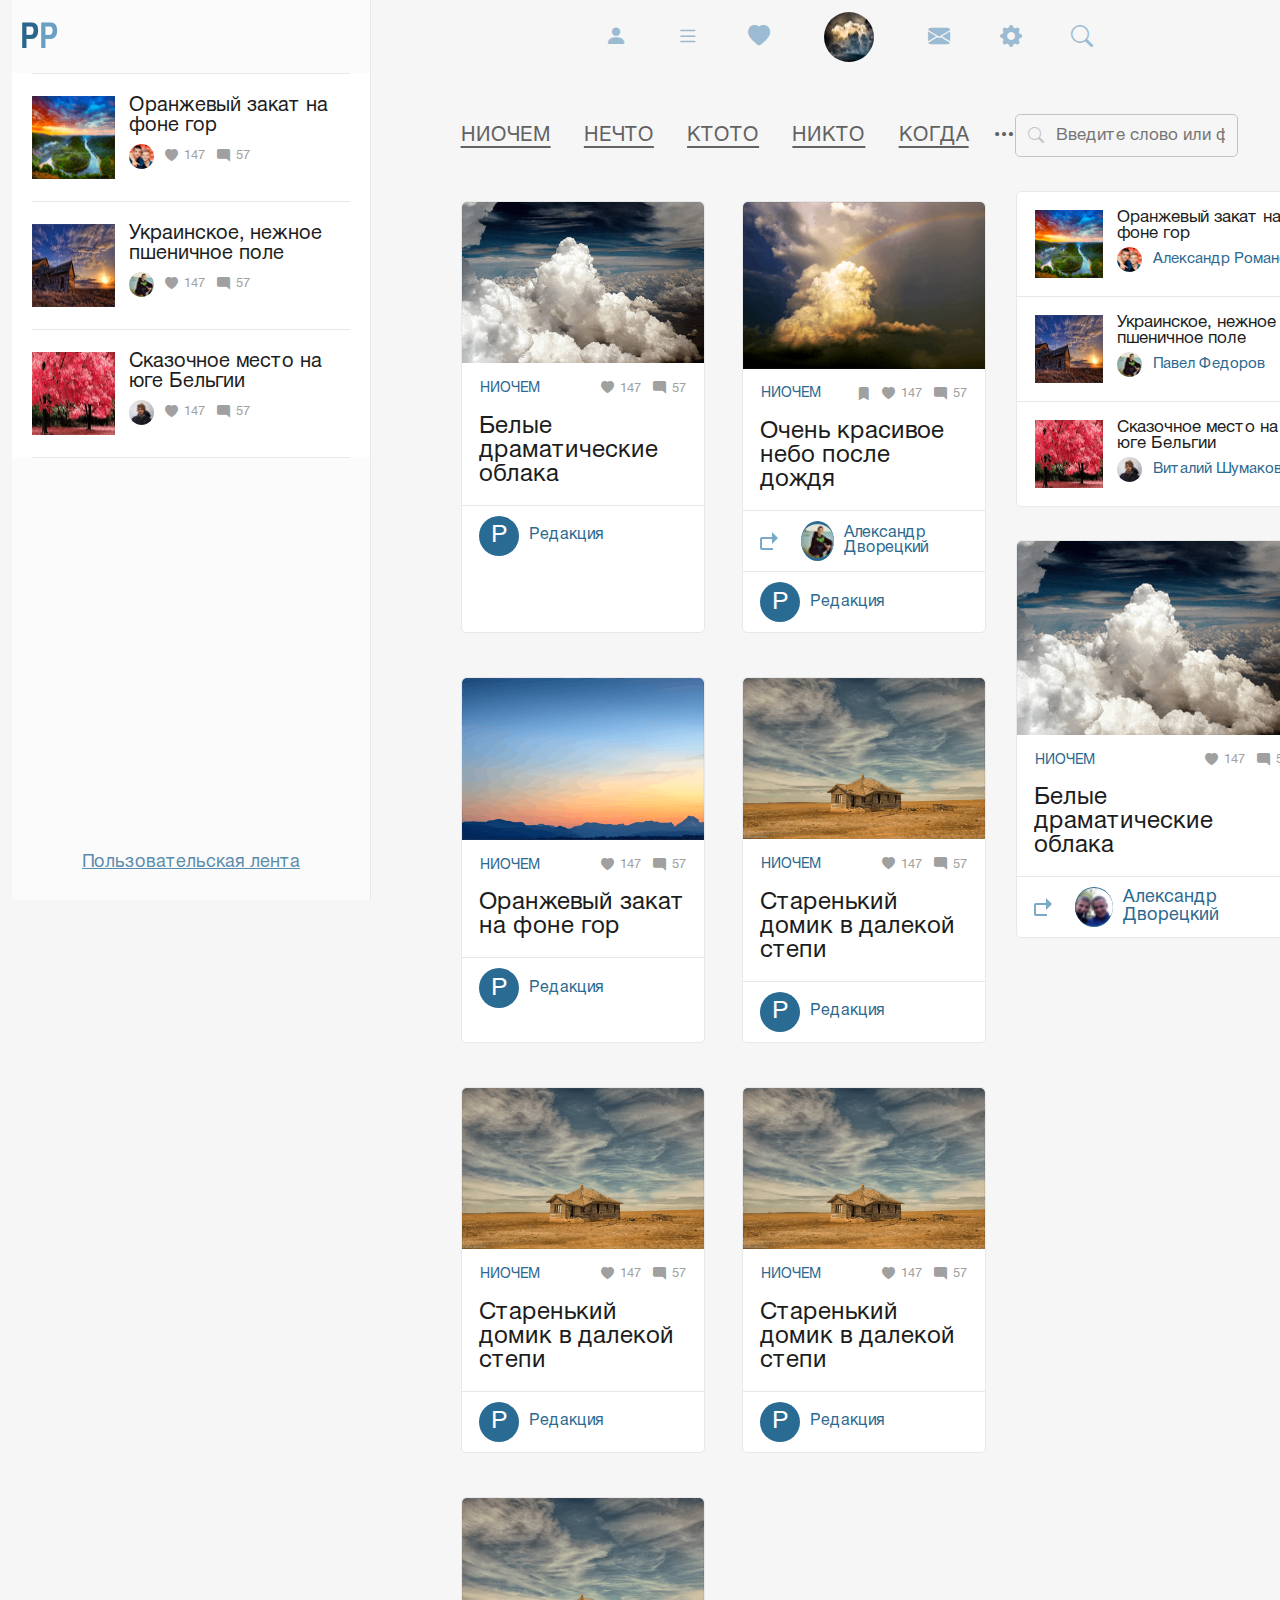
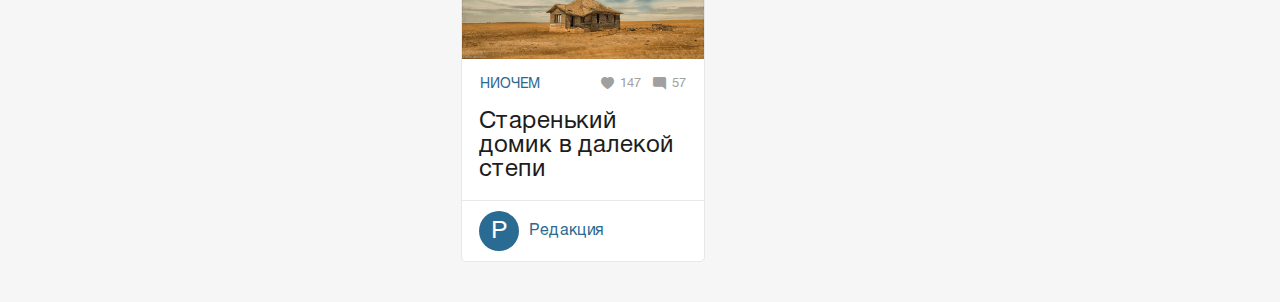
==== commit 309627c0: "added adaptive for pages" ====
--- a/feed.html
+++ b/feed.html
@@ -1 +1 @@
-<!DOCTYPE html><html lang="en"><head><meta charset="UTF-8"><meta http-equiv="X-UA-Compatible" content="IE=edge"><meta name="viewport" content="width=device-width, initial-scale=1.0"><meta name="description" content=""><meta name="keywords" content=""><title>Document</title><link rel="shortcut icon" href="img/favicon.ico" type="image/x-icon"><link rel="stylesheet" type="text/css" href="css/style.css"></head><body><div class="wrapper"><div class="container-fluid"><div class="row g-0"><div class="col-3 w-2"><div class="sidebar sidebar-fixed"> <div class="logo"> <img class="logo__img" src="./img/logo.png" alt=""></div><div class="sidebar-posts"><div class="posts-small-list"> <div class="posts-small-list__item"><div class="posts-small-list__img-wrapper"><img class="posts-small-list__img" src="./img/post-1.png" alt=""></div><div class="posts-small-list__info"><a class="posts-small-list__title" href="#">Оранжевый закат на  фоне гор</a><div class="posts-profile-small"><div class="posts-profile-small__img-wrapper"> <img class="posts-profile-small__img" src="./img/avatar-2.png" alt=""></div><div class="posts__count-wrapper"> <div class="posts__count"> <span class="posts__icon"> <i class="bi bi-heart-fill"></i></span><span class="posts__number">147</span></div><div class="posts__count"> <span class="posts__icon"> <i class="bi bi-chat-right-fill"></i></span><span class="posts__number">57</span></div></div></div></div></div><div class="posts-small-list__item"><div class="posts-small-list__img-wrapper"><img class="posts-small-list__img" src="./img/post-4.png" alt=""></div><div class="posts-small-list__info"><a class="posts-small-list__title" href="#">Украинское, нежное пшеничное поле</a><div class="posts-profile-small"><div class="posts-profile-small__img-wrapper"> <img class="posts-profile-small__img" src="./img/avatar-3.png" alt=""></div><div class="posts__count-wrapper"> <div class="posts__count"> <span class="posts__icon"> <i class="bi bi-heart-fill"></i></span><span class="posts__number">147</span></div><div class="posts__count"> <span class="posts__icon"> <i class="bi bi-chat-right-fill"></i></span><span class="posts__number">57</span></div></div></div></div></div><div class="posts-small-list__item"><div class="posts-small-list__img-wrapper"><img class="posts-small-list__img" src="./img/post-2.png" alt=""></div><div class="posts-small-list__info"><a class="posts-small-list__title" href="#">Сказочное место на юге Бельгии</a><div class="posts-profile-small"><div class="posts-profile-small__img-wrapper"> <img class="posts-profile-small__img" src="./img/avatar-4.png" alt=""></div><div class="posts__count-wrapper"> <div class="posts__count"> <span class="posts__icon"> <i class="bi bi-heart-fill"></i></span><span class="posts__number">147</span></div><div class="posts__count"> <span class="posts__icon"> <i class="bi bi-chat-right-fill"></i></span><span class="posts__number">57</span></div></div></div></div></div></div></div><div class="tape"><a class="tape__link" href="#">Пользовательская лента</a></div></div></div><div class="col-9 w-10"><header class="header header-fixed"><div class="burger"> <i class="bi bi-list"></i></div><div class="logo-mobile"><a class="logo-mobile__link" href="#"> <span class="logo-mobile__darkblue">Proof</span><span class="logo-mobile__blue">People</span></a></div><div class="header__content"><div class="icons-block" id="icons-block-one"> <span class="icons-block__item" id="profile"> <i class="bi bi-person-fill"></i></span><span class="icons-block__item" id="bi-list"> <i class="bi bi-list"></i></span><span class="icons-block__item"> <i class="bi bi-heart-fill"></i></span></div><div class="avatar-wrapper"><svg class="avatar-icon" width="15" height="37" viewbox="0 0 22 37" fill="none" xmlns="http://www.w3.org/2000/svg"><path d="M19.9688 2.00049L2.99825 18.5843L19.9688 35.168" stroke="#7aa8c7" stroke-width="4"></path></svg><div class="avatar"> <img class="avatar__img" src="./img/profil.png" alt=""></div></div><div class="icons-block" id="icons-block-two"> <span class="icons-block__item"> <i class="bi bi-envelope-fill"></i></span><span class="icons-block__item"> <i class="bi bi-gear-fill"></i></span><span class="icons-block__item" id="search-icon"> <i class="bi bi-search"></i></span></div></div></header><div class="content"><div class="category"><ul class="category__nav"> <li class="category__item"> <a class="category__link" href="#">ниочем</a></li><li class="category__item"> <a class="category__link" href="#">нечто</a></li><li class="category__item"> <a class="category__link" href="#">ктото</a></li><li class="category__item"> <a class="category__link" href="#">никто    </a></li><li class="category__item"> <a class="category__link" href="#">когда</a></li></ul><span class="category__block"><i class="bi bi-three-dots"></i></span><form class="search-form" action="#"><div class="input-wrapper"> <span class="input-img"> <i class="bi bi-search"></i></span><input class="search-input" type="text" placeholder="Введите слово или фразу..."></div></form></div><div class="content__block"> <div class="posts posts-feed"> <div class="posts__item"> <div class="posts__img-wrapper"> <img class="posts__img" src="./img/big-post-1.png" alt="Белые драматические облака"></div><div class="posts__info"> <a class="posts__category" href="#">Ниочем</a><div class="posts__count-wrapper"> <div class="posts__count"> <span class="posts__icon"> <i class="bi bi-heart-fill"></i></span><span class="posts__number">147</span></div><div class="posts__count"> <span class="posts__icon"> <i class="bi bi-chat-right-fill"></i></span><span class="posts__number">57</span></div></div></div><a class="posts__title" href="#">Белые драматические облака</a><div class="posts-profile"> <div class="posts-profile__avatar">P</div><a class="posts-profile__name" href="#">Редакция</a></div></div><div class="posts__item big"> <div class="posts__img-wrapper"> <img class="posts__img" src="./img/big-post-2.png" alt="Белые драматические облака"></div><div class="posts__info"> <a class="posts__category" href="#">Ниочем</a><div class="posts__count-wrapper"> <div class="posts__count"> <span class="posts__icon"> <i class="bi bi-bookmark-fill"></i></span></div><div class="posts__count"> <span class="posts__icon"> <i class="bi bi-heart-fill"></i></span><span class="posts__number">147</span></div><div class="posts__count"> <span class="posts__icon"> <i class="bi bi-chat-right-fill"></i></span><span class="posts__number">57</span></div></div></div><a class="posts__title" href="#">Очень красивое небо после дождя</a><div class="posts-profile"><div class="posts-profile__arrow"><img src="./img/Icon.svg" alt=""></div><div class="posts-profile__avatar"> <img class="posts-profile__img" src="./img/avatar-3.png" alt=""></div><a class="posts-profile__name" href="#">Александр Дворецкий</a></div><div class="posts-profile"> <div class="posts-profile__avatar">P</div><a class="posts-profile__name" href="#">Редакция</a></div></div><div class="posts__item"> <div class="posts__img-wrapper"> <img class="posts__img" src="./img/big-post-3.png" alt="Белые драматические облака"></div><div class="posts__info"> <a class="posts__category" href="#">Ниочем</a><div class="posts__count-wrapper"> <div class="posts__count"> <span class="posts__icon"> <i class="bi bi-heart-fill"></i></span><span class="posts__number">147</span></div><div class="posts__count"> <span class="posts__icon"> <i class="bi bi-chat-right-fill"></i></span><span class="posts__number">57</span></div></div></div><a class="posts__title" href="#">Оранжевый закат на  фоне гор</a><div class="posts-profile"> <div class="posts-profile__avatar">P</div><a class="posts-profile__name" href="#">Редакция</a></div></div><div class="posts__item"> <div class="posts__img-wrapper"> <img class="posts__img" src="./img/big-post-4.png" alt="Белые драматические облака"></div><div class="posts__info"> <a class="posts__category" href="#">Ниочем</a><div class="posts__count-wrapper"> <div class="posts__count"> <span class="posts__icon"> <i class="bi bi-heart-fill"></i></span><span class="posts__number">147</span></div><div class="posts__count"> <span class="posts__icon"> <i class="bi bi-chat-right-fill"></i></span><span class="posts__number">57</span></div></div></div><a class="posts__title" href="#">Старенький домик в  далекой степи</a><div class="posts-profile"> <div class="posts-profile__avatar">P</div><a class="posts-profile__name" href="#">Редакция</a></div></div><div class="posts__item"> <div class="posts__img-wrapper"> <img class="posts__img" src="./img/big-post-4.png" alt="Белые драматические облака"></div><div class="posts__info"> <a class="posts__category" href="#">Ниочем</a><div class="posts__count-wrapper"> <div class="posts__count"> <span class="posts__icon"> <i class="bi bi-heart-fill"></i></span><span class="posts__number">147</span></div><div class="posts__count"> <span class="posts__icon"> <i class="bi bi-chat-right-fill"></i></span><span class="posts__number">57</span></div></div></div><a class="posts__title" href="#">Старенький домик в  далекой степи</a><div class="posts-profile"> <div class="posts-profile__avatar">P</div><a class="posts-profile__name" href="#">Редакция</a></div></div><div class="posts__item"> <div class="posts__img-wrapper"> <img class="posts__img" src="./img/big-post-4.png" alt="Белые драматические облака"></div><div class="posts__info"> <a class="posts__category" href="#">Ниочем</a><div class="posts__count-wrapper"> <div class="posts__count"> <span class="posts__icon"> <i class="bi bi-heart-fill"></i></span><span class="posts__number">147</span></div><div class="posts__count"> <span class="posts__icon"> <i class="bi bi-chat-right-fill"></i></span><span class="posts__number">57</span></div></div></div><a class="posts__title" href="#">Старенький домик в  далекой степи</a><div class="posts-profile"> <div class="posts-profile__avatar">P</div><a class="posts-profile__name" href="#">Редакция</a></div></div><div class="posts__item"> <div class="posts__img-wrapper"> <img class="posts__img" src="./img/big-post-4.png" alt="Белые драматические облака"></div><div class="posts__info"> <a class="posts__category" href="#">Ниочем</a><div class="posts__count-wrapper"> <div class="posts__count"> <span class="posts__icon"> <i class="bi bi-heart-fill"></i></span><span class="posts__number">147</span></div><div class="posts__count"> <span class="posts__icon"> <i class="bi bi-chat-right-fill"></i></span><span class="posts__number">57</span></div></div></div><a class="posts__title" href="#">Старенький домик в  далекой степи</a><div class="posts-profile"> <div class="posts-profile__avatar">P</div><a class="posts-profile__name" href="#">Редакция</a></div></div></div><div class="right-block"><div class="posts-small-list"> <div class="posts-small-list__item"><div class="posts-small-list__img-wrapper"><img class="posts-small-list__img" src="./img/post-1.png" alt=""></div><div class="posts-small-list__info"><a class="posts-small-list__title" href="#">Оранжевый закат на  фоне гор</a><div class="posts-profile-small"><div class="posts-profile-small__img-wrapper"> <img class="posts-profile-small__img" src="./img/avatar-2.png" alt=""></div><a class="posts-profile-small__title" href="#">Александр Романо</a></div></div></div><div class="posts-small-list__item"><div class="posts-small-list__img-wrapper"><img class="posts-small-list__img" src="./img/post-4.png" alt=""></div><div class="posts-small-list__info"><a class="posts-small-list__title" href="#">Украинское, нежное пшеничное поле</a><div class="posts-profile-small"><div class="posts-profile-small__img-wrapper"> <img class="posts-profile-small__img" src="./img/avatar-3.png" alt=""></div><a class="posts-profile-small__title" href="#">Павел Федоров</a></div></div></div><div class="posts-small-list__item"><div class="posts-small-list__img-wrapper"><img class="posts-small-list__img" src="./img/post-2.png" alt=""></div><div class="posts-small-list__info"><a class="posts-small-list__title" href="#">Сказочное место на юге Бельгии</a><div class="posts-profile-small"><div class="posts-profile-small__img-wrapper"> <img class="posts-profile-small__img" src="./img/avatar-4.png" alt=""></div><a class="posts-profile-small__title" href="#">Виталий Шумаков</a></div></div></div></div><div class="top-post"> <div class="posts__item"> <div class="posts__img-wrapper"> <img class="posts__img" src="./img/big-post-1.png" alt="Белые драматические облака"></div><div class="posts__info"> <a class="posts__category" href="#">Ниочем</a><div class="posts__count-wrapper"> <div class="posts__count"> <span class="posts__icon"> <i class="bi bi-heart-fill"></i></span><span class="posts__number">147</span></div><div class="posts__count"> <span class="posts__icon"> <i class="bi bi-chat-right-fill"></i></span><span class="posts__number">57</span></div></div></div><a class="posts__title" href="#">Белые драматические облака</a><div class="posts-profile"> <div class="posts-profile__arrow"><img src="./img/Icon.svg" alt=""></div><div class="posts-profile__avatar"> <img class="posts-profile__img" src="./img/avatar-1.png" alt=""></div><a class="posts-profile__name" href="#">Александр Дворецкий</a></div></div></div></div></div></div></div></div></div></div><script src="./js/bootstrap.bundle.min.js"></script><script src="./js/main.js"> </script></body></html>+<!DOCTYPE html><html lang="en"><head><meta charset="UTF-8"><meta http-equiv="X-UA-Compatible" content="IE=edge"><meta name="viewport" content="width=device-width, initial-scale=1.0"><meta name="description" content=""><meta name="keywords" content=""><title>Document</title><link rel="shortcut icon" href="img/favicon.ico" type="image/x-icon"><link rel="stylesheet" type="text/css" href="css/style.css"></head><body><div class="wrapper"><div class="container-fluid"><div class="row g-0"><div class="col-3 w-2"><div class="sidebar sidebar-fixed"> <div class="logo"> <img class="logo__img" src="./img/logo.png" alt=""></div><div class="sidebar-posts"><div class="posts-small-list"> <div class="posts-small-list__item"><div class="posts-small-list__img-wrapper"><img class="posts-small-list__img" src="./img/post-1.png" alt=""></div><div class="posts-small-list__info"><a class="posts-small-list__title" href="#">Оранжевый закат на  фоне гор</a><div class="posts-profile-small"><div class="posts-profile-small__img-wrapper"> <img class="posts-profile-small__img" src="./img/avatar-2.png" alt=""></div><div class="posts__count-wrapper"> <div class="posts__count"> <span class="posts__icon"> <i class="bi bi-heart-fill"></i></span><span class="posts__number">147</span></div><div class="posts__count"> <span class="posts__icon"> <i class="bi bi-chat-right-fill"></i></span><span class="posts__number">57</span></div></div></div></div></div><div class="posts-small-list__item"><div class="posts-small-list__img-wrapper"><img class="posts-small-list__img" src="./img/post-4.png" alt=""></div><div class="posts-small-list__info"><a class="posts-small-list__title" href="#">Украинское, нежное пшеничное поле</a><div class="posts-profile-small"><div class="posts-profile-small__img-wrapper"> <img class="posts-profile-small__img" src="./img/avatar-3.png" alt=""></div><div class="posts__count-wrapper"> <div class="posts__count"> <span class="posts__icon"> <i class="bi bi-heart-fill"></i></span><span class="posts__number">147</span></div><div class="posts__count"> <span class="posts__icon"> <i class="bi bi-chat-right-fill"></i></span><span class="posts__number">57</span></div></div></div></div></div><div class="posts-small-list__item"><div class="posts-small-list__img-wrapper"><img class="posts-small-list__img" src="./img/post-2.png" alt=""></div><div class="posts-small-list__info"><a class="posts-small-list__title" href="#">Сказочное место на юге Бельгии</a><div class="posts-profile-small"><div class="posts-profile-small__img-wrapper"> <img class="posts-profile-small__img" src="./img/avatar-4.png" alt=""></div><div class="posts__count-wrapper"> <div class="posts__count"> <span class="posts__icon"> <i class="bi bi-heart-fill"></i></span><span class="posts__number">147</span></div><div class="posts__count"> <span class="posts__icon"> <i class="bi bi-chat-right-fill"></i></span><span class="posts__number">57</span></div></div></div></div></div></div></div><div class="tape"><a class="tape__link" href="#">Пользовательская лента</a></div></div></div><div class="col-9 w-10"><header class="header header-fixed"><div class="burger"> <i class="bi bi-list"></i></div><div class="logo-mobile"><a class="logo-mobile__link" href="#"> <span class="logo-mobile__darkblue">Proof</span><span class="logo-mobile__blue">People</span></a></div><div class="header__content"><div class="icons-block" id="icons-block-one"> <a class="icons-block__item" href="#" id="profile"> <i class="bi bi-person-fill"></i></a><a class="icons-block__item" href="#" id="bi-list"> <i class="bi bi-list"></i></a><a class="icons-block__item" href="#"> <i class="bi bi-heart-fill"></i></a></div><div class="avatar-wrapper"><span class="avatar-name">Вася Пупкин</span><svg class="avatar-icon" width="15" height="37" viewbox="0 0 22 37" fill="none" xmlns="http://www.w3.org/2000/svg"><path d="M19.9688 2.00049L2.99825 18.5843L19.9688 35.168" stroke="#7aa8c7" stroke-width="4"></path></svg><div class="avatar"> <img class="avatar__img" src="./img/profil.png" alt=""></div></div><div class="icons-block" id="icons-block-two"> <a class="icons-block__item" href="#"> <i class="bi bi-envelope-fill"></i></a><a class="icons-block__item" href="#"> <i class="bi bi-gear-fill"></i></a><span class="icons-block__item" id="search-icon"> <i class="bi bi-search"></i></span></div><ul class="nav-mobile"><a class="icons-block__item" href="#"><span class="icons-block__text">Профиль </span><i class="bi bi-person-fill"></i></a><a class="icons-block__item" href="#"><span class="icons-block__text">Профиль </span><i class="bi bi-list"></i></a><a class="icons-block__item" href="#"><span class="icons-block__text">Профиль  </span><i class="bi bi-heart-fill"></i></a><a class="icons-block__item" href="#"> <span class="icons-block__text">Профиль  </span><i class="bi bi-envelope-fill"></i></a><a class="icons-block__item" href="#"> <span class="icons-block__text">Профиль  </span><i class="bi bi-gear-fill"></i></a><span class="icons-block__item" id="search-icon"><span class="icons-block__text">Профиль </span><i class="bi bi-search"></i></span></ul></div></header><div class="content"><div class="category"><ul class="category__nav"> <li class="category__item"> <a class="category__link" href="#">ниочем</a></li><li class="category__item"> <a class="category__link" href="#">нечто</a></li><li class="category__item"> <a class="category__link" href="#">ктото</a></li><li class="category__item"> <a class="category__link" href="#">никто    </a></li><li class="category__item"> <a class="category__link" href="#">когда</a></li></ul><span class="category__block" id="category-open"><i class="bi bi-three-dots"></i></span><div class="category-hidden"><button class="btn category-btn-close"><i class="bi bi-x"></i></button><ul class="category__nav"> <li class="category__item"> <a class="category__link" href="#">ниочем</a></li><li class="category__item"> <a class="category__link" href="#">нечто</a></li><li class="category__item"> <a class="category__link" href="#">ктото</a></li><li class="category__item"> <a class="category__link" href="#">никто    </a></li><li class="category__item"> <a class="category__link" href="#">когда</a></li></ul></div><form class="search-form" action="#"><div class="input-wrapper"> <span class="input-img"> <i class="bi bi-search"></i></span><input class="search-input" type="text" placeholder="Введите слово или фразу..."></div></form></div><div class="content__block"> <div class="posts posts-feed"> <div class="posts__item"> <div class="posts__img-wrapper"> <img class="posts__img" src="./img/big-post-1.png" alt="Белые драматические облака"></div><div class="posts__info"> <a class="posts__category" href="#">Ниочем</a><div class="posts__count-wrapper"> <div class="posts__count"> <span class="posts__icon"> <i class="bi bi-heart-fill"></i></span><span class="posts__number">147</span></div><div class="posts__count"> <span class="posts__icon"> <i class="bi bi-chat-right-fill"></i></span><span class="posts__number">57</span></div></div></div><a class="posts__title" href="#">Белые драматические облака</a><div class="posts-profile"> <div class="posts-profile__avatar">P</div><a class="posts-profile__name" href="#">Редакция</a></div></div><div class="posts__item big"> <div class="posts__img-wrapper"> <img class="posts__img" src="./img/big-post-2.png" alt="Белые драматические облака"></div><div class="posts__info"> <a class="posts__category" href="#">Ниочем</a><div class="posts__count-wrapper"> <div class="posts__count"> <span class="posts__icon"> <i class="bi bi-bookmark-fill"></i></span></div><div class="posts__count"> <span class="posts__icon"> <i class="bi bi-heart-fill"></i></span><span class="posts__number">147</span></div><div class="posts__count"> <span class="posts__icon"> <i class="bi bi-chat-right-fill"></i></span><span class="posts__number">57</span></div></div></div><a class="posts__title" href="#">Очень красивое небо после дождя</a><div class="posts-profile"><div class="posts-profile__arrow"><img src="./img/Icon.svg" alt=""></div><div class="posts-profile__avatar"> <img class="posts-profile__img" src="./img/avatar-3.png" alt=""></div><a class="posts-profile__name" href="#">Александр Дворецкий</a></div><div class="posts-profile"> <div class="posts-profile__avatar">P</div><a class="posts-profile__name" href="#">Редакция</a></div></div><div class="posts__item"> <div class="posts__img-wrapper"> <img class="posts__img" src="./img/big-post-3.png" alt="Белые драматические облака"></div><div class="posts__info"> <a class="posts__category" href="#">Ниочем</a><div class="posts__count-wrapper"> <div class="posts__count"> <span class="posts__icon"> <i class="bi bi-heart-fill"></i></span><span class="posts__number">147</span></div><div class="posts__count"> <span class="posts__icon"> <i class="bi bi-chat-right-fill"></i></span><span class="posts__number">57</span></div></div></div><a class="posts__title" href="#">Оранжевый закат на  фоне гор</a><div class="posts-profile"> <div class="posts-profile__avatar">P</div><a class="posts-profile__name" href="#">Редакция</a></div></div><div class="posts__item"> <div class="posts__img-wrapper"> <img class="posts__img" src="./img/big-post-4.png" alt="Белые драматические облака"></div><div class="posts__info"> <a class="posts__category" href="#">Ниочем</a><div class="posts__count-wrapper"> <div class="posts__count"> <span class="posts__icon"> <i class="bi bi-heart-fill"></i></span><span class="posts__number">147</span></div><div class="posts__count"> <span class="posts__icon"> <i class="bi bi-chat-right-fill"></i></span><span class="posts__number">57</span></div></div></div><a class="posts__title" href="#">Старенький домик в  далекой степи</a><div class="posts-profile"> <div class="posts-profile__avatar">P</div><a class="posts-profile__name" href="#">Редакция</a></div></div><div class="posts__item"> <div class="posts__img-wrapper"> <img class="posts__img" src="./img/big-post-4.png" alt="Белые драматические облака"></div><div class="posts__info"> <a class="posts__category" href="#">Ниочем</a><div class="posts__count-wrapper"> <div class="posts__count"> <span class="posts__icon"> <i class="bi bi-heart-fill"></i></span><span class="posts__number">147</span></div><div class="posts__count"> <span class="posts__icon"> <i class="bi bi-chat-right-fill"></i></span><span class="posts__number">57</span></div></div></div><a class="posts__title" href="#">Старенький домик в  далекой степи</a><div class="posts-profile"> <div class="posts-profile__avatar">P</div><a class="posts-profile__name" href="#">Редакция</a></div></div><div class="posts__item"> <div class="posts__img-wrapper"> <img class="posts__img" src="./img/big-post-4.png" alt="Белые драматические облака"></div><div class="posts__info"> <a class="posts__category" href="#">Ниочем</a><div class="posts__count-wrapper"> <div class="posts__count"> <span class="posts__icon"> <i class="bi bi-heart-fill"></i></span><span class="posts__number">147</span></div><div class="posts__count"> <span class="posts__icon"> <i class="bi bi-chat-right-fill"></i></span><span class="posts__number">57</span></div></div></div><a class="posts__title" href="#">Старенький домик в  далекой степи</a><div class="posts-profile"> <div class="posts-profile__avatar">P</div><a class="posts-profile__name" href="#">Редакция</a></div></div><div class="posts__item"> <div class="posts__img-wrapper"> <img class="posts__img" src="./img/big-post-4.png" alt="Белые драматические облака"></div><div class="posts__info"> <a class="posts__category" href="#">Ниочем</a><div class="posts__count-wrapper"> <div class="posts__count"> <span class="posts__icon"> <i class="bi bi-heart-fill"></i></span><span class="posts__number">147</span></div><div class="posts__count"> <span class="posts__icon"> <i class="bi bi-chat-right-fill"></i></span><span class="posts__number">57</span></div></div></div><a class="posts__title" href="#">Старенький домик в  далекой степи</a><div class="posts-profile"> <div class="posts-profile__avatar">P</div><a class="posts-profile__name" href="#">Редакция</a></div></div></div><div class="right-block"><div class="posts-small-list"> <div class="posts-small-list__item"><div class="posts-small-list__img-wrapper"><img class="posts-small-list__img" src="./img/post-1.png" alt=""></div><div class="posts-small-list__info"><a class="posts-small-list__title" href="#">Оранжевый закат на  фоне гор</a><div class="posts-profile-small"><div class="posts-profile-small__img-wrapper"> <img class="posts-profile-small__img" src="./img/avatar-2.png" alt=""></div><a class="posts-profile-small__title" href="#">Александр Романо</a></div></div></div><div class="posts-small-list__item"><div class="posts-small-list__img-wrapper"><img class="posts-small-list__img" src="./img/post-4.png" alt=""></div><div class="posts-small-list__info"><a class="posts-small-list__title" href="#">Украинское, нежное пшеничное поле</a><div class="posts-profile-small"><div class="posts-profile-small__img-wrapper"> <img class="posts-profile-small__img" src="./img/avatar-3.png" alt=""></div><a class="posts-profile-small__title" href="#">Павел Федоров</a></div></div></div><div class="posts-small-list__item"><div class="posts-small-list__img-wrapper"><img class="posts-small-list__img" src="./img/post-2.png" alt=""></div><div class="posts-small-list__info"><a class="posts-small-list__title" href="#">Сказочное место на юге Бельгии</a><div class="posts-profile-small"><div class="posts-profile-small__img-wrapper"> <img class="posts-profile-small__img" src="./img/avatar-4.png" alt=""></div><a class="posts-profile-small__title" href="#">Виталий Шумаков</a></div></div></div></div><div class="top-post"> <div class="posts__item"> <div class="posts__img-wrapper"> <img class="posts__img" src="./img/big-post-1.png" alt="Белые драматические облака"></div><div class="posts__info"> <a class="posts__category" href="#">Ниочем</a><div class="posts__count-wrapper"> <div class="posts__count"> <span class="posts__icon"> <i class="bi bi-heart-fill"></i></span><span class="posts__number">147</span></div><div class="posts__count"> <span class="posts__icon"> <i class="bi bi-chat-right-fill"></i></span><span class="posts__number">57</span></div></div></div><a class="posts__title" href="#">Белые драматические облака</a><div class="posts-profile"> <div class="posts-profile__arrow"><img src="./img/Icon.svg" alt=""></div><div class="posts-profile__avatar"> <img class="posts-profile__img" src="./img/avatar-1.png" alt=""></div><a class="posts-profile__name" href="#">Александр Дворецкий</a></div></div></div></div></div></div></div></div></div></div><script src="./js/bootstrap.bundle.min.js"></script><script src="./js/main.js"> </script></body></html>--- a/css/style.css
+++ b/css/style.css
@@ -18212,6 +18212,7 @@
   position: relative;
   line-height: normal;
   background-color: rgb(246, 246, 246);
+  overflow: hidden;
 }
 
 .wrapper-bg {
@@ -18298,6 +18299,7 @@
   padding: 12px;
   border-radius: 10px;
   margin-top: 21px;
+  margin: 21px auto 0 auto;
   font-size: 18px;
   color: #868686;
 }
@@ -18490,6 +18492,7 @@
 .posts__item {
   border: 1px solid rgb(232, 232, 232);
   border-radius: 5px;
+  background-color: #fff;
 }
 .posts__img-wrapper {
   width: 100%;
@@ -18581,10 +18584,12 @@
   max-width: 293px;
   width: 100%;
   padding-top: 34px;
+  flex-shrink: 0;
 }
 
 .posts-small-list {
   border: 1px solid rgb(232, 232, 232);
+  background-color: #fff;
   border-radius: 5px;
 }
 .posts-small-list__heading {
@@ -18970,7 +18975,7 @@
 }
 
 .post-wrapper {
-  padding: 0 100px;
+  padding: 0 30px;
 }
 
 .sidebar-post {
@@ -19057,7 +19062,7 @@
 }
 
 .post-content {
-  padding: 40px 0 40px 0;
+  padding: 40px 0 40px 40px;
 }
 
 .post-content-wrapper {
@@ -19362,24 +19367,102 @@
   color: #000;
 }
 
+.category-hidden {
+  width: 100%;
+  position: absolute;
+  top: -37px;
+  left: 0;
+  background: #fbfbfb;
+  opacity: 0;
+  z-index: -1;
+  transition: all 0.3s;
+}
+.category-hidden .category__nav {
+  flex-direction: column;
+  align-items: flex-start;
+  justify-content: flex-start;
+  padding: 30px;
+  width: 100%;
+  height: auto;
+  max-width: none;
+}
+.category-hidden .category__item {
+  margin-bottom: 20px;
+}
+
+.category-btn-close {
+  position: absolute;
+  right: 15px;
+  top: 0;
+  font-size: 30px;
+  padding: 0;
+}
+
+.category-open {
+  opacity: 1;
+  z-index: 20;
+}
+
+.nav-mobile {
+  display: none;
+}
+
+.avatar-name {
+  display: none;
+}
+
+.block {
+  padding-right: 40px;
+}
+
+.post-content .right-block {
+  display: none;
+}
+
+@media screen and (min-width: 1900px) {
+  .post-wrapper {
+    padding: 0 100px;
+  }
+}
 @media screen and (min-width: 1500px) {
   .post-content {
-    padding: 40px 0 40px 40px;
-  }
-  .w-2 {
-    width: 16.66%;
-  }
-  .w-10 {
-    width: 83.33%;
+    padding: 40px;
+  }
+  .post-content .right-block {
+    display: block;
+  }
+  .sidebar {
+    max-width: none;
   }
 }
 @media screen and (max-width: 1500px) {
+  .content {
+    padding: 40px 0;
+  }
+  .post-content {
+    padding: 40px;
+  }
   .posts {
     grid-template-columns: repeat(2, 294px);
     padding-right: 0;
   }
 }
 @media screen and (max-width: 1300px) {
+  .comments {
+    padding: 30px;
+  }
+  .w-2 {
+    width: 33.33%;
+  }
+  .w-10 {
+    width: 66.66%;
+  }
+  .sidebar-post {
+    max-width: none;
+  }
+  .post-wrapper {
+    padding: 0 0px;
+  }
   .content {
     padding: 40px 30px;
   }
@@ -19400,6 +19483,9 @@
     max-width: 292px;
     width: 100%;
   }
+  .post-search {
+    width: 38px;
+  }
 }
 @media screen and (max-width: 1200px) {
   .content {
@@ -19426,6 +19512,9 @@
   }
   .profile__name {
     font-size: 19px;
+  }
+  .post-content-wrapper {
+    padding: 50px 20px 0 20px;
   }
 }
 @media screen and (max-width: 1100px) {
@@ -19441,11 +19530,21 @@
     padding: 12px 21px 12px 16px;
     text-align: center;
   }
+  .block {
+    padding-right: 0;
+  }
+  .subscribe__btn {
+    padding: 5px;
+    height: auto;
+  }
 }
 @media screen and (max-width: 992px) {
   .search-form {
     margin-left: 20px;
   }
+  .search-form-form {
+    margin-left: auto;
+  }
   .category__nav {
     max-width: 400px;
   }
@@ -19457,8 +19556,35 @@
   }
 }
 @media screen and (max-width: 768px) {
-  .right-block-mobile {
-    display: none;
+  .post-content .right-block {
+    display: block;
+  }
+  .w0 {
+    width: 0;
+  }
+  .w100 {
+    display: flex;
+    align-items: center;
+    justify-content: space-between;
+    width: 100%;
+  }
+  .right-block {
+    opacity: 0;
+    position: absolute;
+    top: 94px;
+    right: 0;
+    z-index: -1;
+    transform: translateX(-100%);
+    background-color: #fbfbfb;
+    padding-top: 0;
+    max-width: none;
+    height: 100%;
+    transition: all 0.3s;
+  }
+  .right-block-show {
+    opacity: 1;
+    z-index: 4;
+    transform: translateX(0);
   }
   .avatar-wrapper {
     order: 3;
@@ -19475,42 +19601,40 @@
     display: block;
     margin-right: 14px;
     transition: all 0.3s;
+    transform: rotate(-90deg);
   }
   .header {
     padding: 20px;
     justify-content: space-between;
+    align-items: center;
     margin-top: 20px;
     background-color: rgb(246, 246, 246);
     border-top: 1px solid rgb(196, 196, 196);
     border-bottom: 1px solid rgb(196, 196, 196);
+    overflow: hidden;
   }
   .header__content {
     max-width: 300px;
     justify-content: flex-end;
     max-width: none;
     width: auto;
-    position: relative;
-  }
-  .icons-block {
-    max-width: none;
-    justify-content: flex-end;
-  }
-  .icons-block {
-    transform: translateX(500px);
-    transition: all 0.5s;
-    background-color: rgb(246, 246, 246);
   }
   #icons-block-one {
     position: absolute;
+    z-index: -1;
     right: 224px;
+    display: none;
   }
   #icons-block-two {
     position: absolute;
     right: 100px;
+    z-index: -1;
+    display: none;
   }
   .translate-show {
     transform: translateX(0);
     transition: all 0.5s;
+    z-index: 1 !important;
   }
   .icons-block__item {
     padding: 10px;
@@ -19529,23 +19653,29 @@
     color: #699fc3;
   }
   .transform-arrow {
-    transform: rotate(180deg);
+    transform: rotate(90deg);
   }
   .transform-arrow path {
     stroke: #000;
   }
   .w-2 {
     position: absolute;
+    left: 0;
     top: 94px;
     opacity: 0;
     z-index: -1;
-    width: 95%;
-    height: 100vh;
+    width: 100%;
+    height: 100%;
     transition: all 0.3s;
+    transform: translateX(100%);
+  }
+  .sidebar {
+    max-width: 100%;
   }
   .sidebar-show {
     opacity: 1;
     z-index: 3;
+    transform: translate(0);
   }
   .w-10 {
     width: 100%;
@@ -19562,7 +19692,10 @@
     display: none;
   }
   .profile {
-    padding: 40px 21px 12px 16px;
+    padding: 40px 16px 12px 16px;
+  }
+  .posts {
+    padding-right: 0;
   }
   .btn-close {
     display: block;
@@ -19575,20 +19708,209 @@
   }
   .search-form {
     position: absolute;
-    right: 20px;
-    width: 292px;
+    left: 0;
+    right: 0;
+    top: -20px;
+    width: 100%;
+    height: 100vh;
     z-index: -1;
     opacity: 0;
-    background-color: rgb(246, 246, 246);
+    background: #fbfbfb;
+    margin-left: 0;
+  }
+  .input-wrapper {
+    max-width: none;
+  }
+  .search-input {
+    background: #fbfbfb;
   }
   .search-show {
     opacity: 1;
     z-index: 4;
   }
+  .content {
+    padding: 40px 0px;
+  }
+  .category-hidden .category__nav {
+    padding: 30px 10px;
+  }
+  .nav-mobile {
+    display: flex;
+    flex-direction: column;
+    justify-content: center;
+    position: fixed;
+    padding: 20px;
+    top: 105px;
+    right: 20px;
+    opacity: 0;
+    z-index: -1;
+    background-color: rgb(246, 246, 246);
+    border: 1px solid rgb(196, 196, 196);
+    text-decoration: none;
+    font-size: 20px;
+    border-radius: 6px;
+  }
+  .nav-mobile .icons-block__item {
+    color: #626262;
+    text-decoration: none;
+    display: flex;
+    align-items: center;
+    padding: 0;
+    margin-bottom: 15px;
+  }
+  .nav-mobile .icons-block__item:last-child {
+    margin-bottom: 0;
+  }
+  .nav-mobile .icons-block__text {
+    padding-right: 14px;
+  }
+  .avatar-name {
+    display: block;
+    font-size: 18px;
+    padding-right: 20px;
+  }
+  .nav-mobile-show {
+    opacity: 1;
+    z-index: 49;
+  }
+  .fixed {
+    position: relative;
+    z-index: 22;
+  }
+  .sidebar {
+    height: 100%;
+  }
+  .setting-content {
+    max-width: none;
+    padding: 37px 20px;
+  }
 }
 @media screen and (max-width: 576px) {
+  .form__block-mobile {
+    flex-direction: column;
+  }
+  .form .day {
+    margin-right: 0;
+    margin-top: 10px;
+    width: 241px;
+    margin-bottom: 24px;
+  }
+  .form .year {
+    width: 241px;
+  }
+  .form .month {
+    width: 241px;
+    margin-right: 0;
+    margin-bottom: 24px;
+  }
+  .form .form-check {
+    margin: 8px auto 15px auto;
+  }
+  .setting-content form {
+    display: flex;
+    flex-direction: column;
+    align-items: center;
+  }
+  .form__block {
+    padding: 0 10px;
+  }
+  .form .form-select {
+    width: 200px;
+  }
+  .form .form-control {
+    width: 200px;
+  }
   .avatar {
     width: 50px;
     height: 50px;
   }
+  .category__nav {
+    justify-content: flex-start;
+    max-width: 280px;
+  }
+  .category__item {
+    margin-right: 30px;
+  }
+  .category__item:nth-child(4),
+  .category__item:nth-child(5) {
+    display: none;
+  }
+  .category__block {
+    margin-left: 0;
+  }
+  .category-hidden .category__nav {
+    max-width: 100%;
+  }
+  .category-hidden .category__item:nth-child(4),
+  .category-hidden .category__item:nth-child(5) {
+    display: block;
+  }
+  .logo-mobile__link {
+    font-size: 18px;
+    padding-left: 10px;
+  }
+  .post-block {
+    padding: 20px;
+  }
+  .comments-answer {
+    margin-left: 0;
+    padding-left: 0px;
+  }
+  .post-share {
+    flex-direction: column;
+  }
+  .post-share__btn {
+    margin-left: 0;
+    margin-top: 20px;
+  }
+  .post-tags {
+    flex-wrap: wrap;
+  }
+  .comments {
+    padding: 30px 10px;
+  }
+  .comments__avatar {
+    width: 48px;
+    height: 48px;
+  }
+  .comments-item__avatar {
+    width: 48px;
+    height: 48px;
+  }
+}
+@media screen and (max-width: 440px) {
+  .comments-item__answer-name {
+    display: block;
+    margin: 10px 0;
+  }
+  .comments-item__name {
+    display: block;
+    margin-bottom: 10px;
+  }
+  .comments-item__header {
+    flex-direction: column;
+  }
+  .avatar-name {
+    display: none;
+  }
+}
+@media screen and (max-width: 380px) {
+  .form .form-label {
+    width: auto;
+  }
+  .form .form-label-check {
+    font-size: 12px;
+  }
+  .header {
+    padding: 20px 0;
+    align-items: center;
+  }
+  .avatar {
+    width: 40px;
+    height: 40px;
+  }
+  .avatar__img {
+    width: 40px;
+    height: 40px;
+  }
 }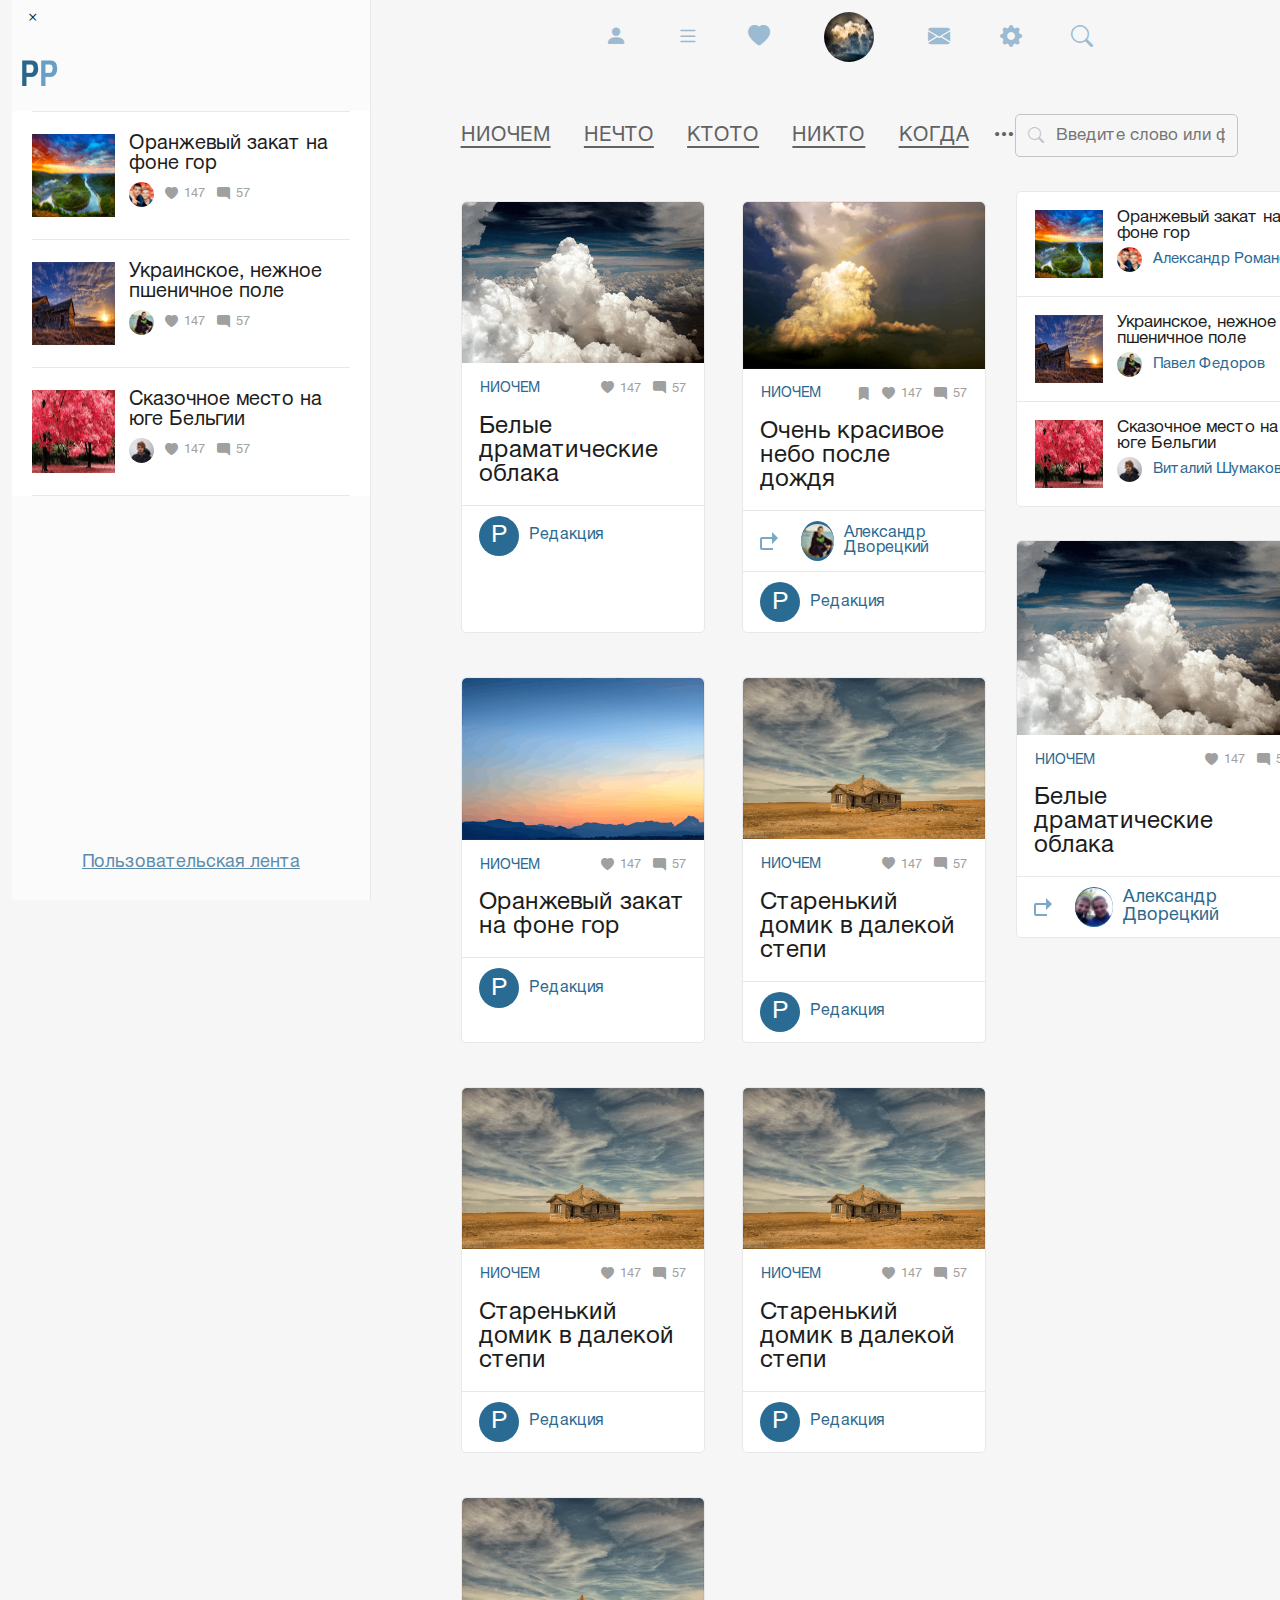
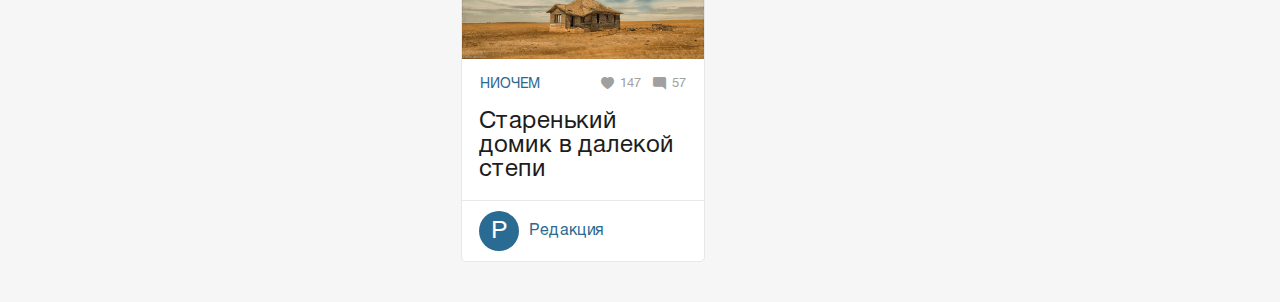
==== commit 240d8d76: "fixed sidebar" ====
--- a/feed.html
+++ b/feed.html
@@ -1 +1 @@
-<!DOCTYPE html><html lang="en"><head><meta charset="UTF-8"><meta http-equiv="X-UA-Compatible" content="IE=edge"><meta name="viewport" content="width=device-width, initial-scale=1.0"><meta name="description" content=""><meta name="keywords" content=""><title>Document</title><link rel="shortcut icon" href="img/favicon.ico" type="image/x-icon"><link rel="stylesheet" type="text/css" href="css/style.css"></head><body><div class="wrapper"><div class="container-fluid"><div class="row g-0"><div class="col-3 w-2"><div class="sidebar sidebar-fixed"> <div class="logo"> <img class="logo__img" src="./img/logo.png" alt=""></div><div class="sidebar-posts"><div class="posts-small-list"> <div class="posts-small-list__item"><div class="posts-small-list__img-wrapper"><img class="posts-small-list__img" src="./img/post-1.png" alt=""></div><div class="posts-small-list__info"><a class="posts-small-list__title" href="#">Оранжевый закат на  фоне гор</a><div class="posts-profile-small"><div class="posts-profile-small__img-wrapper"> <img class="posts-profile-small__img" src="./img/avatar-2.png" alt=""></div><div class="posts__count-wrapper"> <div class="posts__count"> <span class="posts__icon"> <i class="bi bi-heart-fill"></i></span><span class="posts__number">147</span></div><div class="posts__count"> <span class="posts__icon"> <i class="bi bi-chat-right-fill"></i></span><span class="posts__number">57</span></div></div></div></div></div><div class="posts-small-list__item"><div class="posts-small-list__img-wrapper"><img class="posts-small-list__img" src="./img/post-4.png" alt=""></div><div class="posts-small-list__info"><a class="posts-small-list__title" href="#">Украинское, нежное пшеничное поле</a><div class="posts-profile-small"><div class="posts-profile-small__img-wrapper"> <img class="posts-profile-small__img" src="./img/avatar-3.png" alt=""></div><div class="posts__count-wrapper"> <div class="posts__count"> <span class="posts__icon"> <i class="bi bi-heart-fill"></i></span><span class="posts__number">147</span></div><div class="posts__count"> <span class="posts__icon"> <i class="bi bi-chat-right-fill"></i></span><span class="posts__number">57</span></div></div></div></div></div><div class="posts-small-list__item"><div class="posts-small-list__img-wrapper"><img class="posts-small-list__img" src="./img/post-2.png" alt=""></div><div class="posts-small-list__info"><a class="posts-small-list__title" href="#">Сказочное место на юге Бельгии</a><div class="posts-profile-small"><div class="posts-profile-small__img-wrapper"> <img class="posts-profile-small__img" src="./img/avatar-4.png" alt=""></div><div class="posts__count-wrapper"> <div class="posts__count"> <span class="posts__icon"> <i class="bi bi-heart-fill"></i></span><span class="posts__number">147</span></div><div class="posts__count"> <span class="posts__icon"> <i class="bi bi-chat-right-fill"></i></span><span class="posts__number">57</span></div></div></div></div></div></div></div><div class="tape"><a class="tape__link" href="#">Пользовательская лента</a></div></div></div><div class="col-9 w-10"><header class="header header-fixed"><div class="burger"> <i class="bi bi-list"></i></div><div class="logo-mobile"><a class="logo-mobile__link" href="#"> <span class="logo-mobile__darkblue">Proof</span><span class="logo-mobile__blue">People</span></a></div><div class="header__content"><div class="icons-block" id="icons-block-one"> <a class="icons-block__item" href="#" id="profile"> <i class="bi bi-person-fill"></i></a><a class="icons-block__item" href="#" id="bi-list"> <i class="bi bi-list"></i></a><a class="icons-block__item" href="#"> <i class="bi bi-heart-fill"></i></a></div><div class="avatar-wrapper"><span class="avatar-name">Вася Пупкин</span><svg class="avatar-icon" width="15" height="37" viewbox="0 0 22 37" fill="none" xmlns="http://www.w3.org/2000/svg"><path d="M19.9688 2.00049L2.99825 18.5843L19.9688 35.168" stroke="#7aa8c7" stroke-width="4"></path></svg><div class="avatar"> <img class="avatar__img" src="./img/profil.png" alt=""></div></div><div class="icons-block" id="icons-block-two"> <a class="icons-block__item" href="#"> <i class="bi bi-envelope-fill"></i></a><a class="icons-block__item" href="#"> <i class="bi bi-gear-fill"></i></a><span class="icons-block__item" id="search-icon"> <i class="bi bi-search"></i></span></div><ul class="nav-mobile"><a class="icons-block__item" href="#"><span class="icons-block__text">Профиль </span><i class="bi bi-person-fill"></i></a><a class="icons-block__item" href="#"><span class="icons-block__text">Профиль </span><i class="bi bi-list"></i></a><a class="icons-block__item" href="#"><span class="icons-block__text">Профиль  </span><i class="bi bi-heart-fill"></i></a><a class="icons-block__item" href="#"> <span class="icons-block__text">Профиль  </span><i class="bi bi-envelope-fill"></i></a><a class="icons-block__item" href="#"> <span class="icons-block__text">Профиль  </span><i class="bi bi-gear-fill"></i></a><span class="icons-block__item" id="search-icon"><span class="icons-block__text">Профиль </span><i class="bi bi-search"></i></span></ul></div></header><div class="content"><div class="category"><ul class="category__nav"> <li class="category__item"> <a class="category__link" href="#">ниочем</a></li><li class="category__item"> <a class="category__link" href="#">нечто</a></li><li class="category__item"> <a class="category__link" href="#">ктото</a></li><li class="category__item"> <a class="category__link" href="#">никто    </a></li><li class="category__item"> <a class="category__link" href="#">когда</a></li></ul><span class="category__block" id="category-open"><i class="bi bi-three-dots"></i></span><div class="category-hidden"><button class="btn category-btn-close"><i class="bi bi-x"></i></button><ul class="category__nav"> <li class="category__item"> <a class="category__link" href="#">ниочем</a></li><li class="category__item"> <a class="category__link" href="#">нечто</a></li><li class="category__item"> <a class="category__link" href="#">ктото</a></li><li class="category__item"> <a class="category__link" href="#">никто    </a></li><li class="category__item"> <a class="category__link" href="#">когда</a></li></ul></div><form class="search-form" action="#"><div class="input-wrapper"> <span class="input-img"> <i class="bi bi-search"></i></span><input class="search-input" type="text" placeholder="Введите слово или фразу..."></div></form></div><div class="content__block"> <div class="posts posts-feed"> <div class="posts__item"> <div class="posts__img-wrapper"> <img class="posts__img" src="./img/big-post-1.png" alt="Белые драматические облака"></div><div class="posts__info"> <a class="posts__category" href="#">Ниочем</a><div class="posts__count-wrapper"> <div class="posts__count"> <span class="posts__icon"> <i class="bi bi-heart-fill"></i></span><span class="posts__number">147</span></div><div class="posts__count"> <span class="posts__icon"> <i class="bi bi-chat-right-fill"></i></span><span class="posts__number">57</span></div></div></div><a class="posts__title" href="#">Белые драматические облака</a><div class="posts-profile"> <div class="posts-profile__avatar">P</div><a class="posts-profile__name" href="#">Редакция</a></div></div><div class="posts__item big"> <div class="posts__img-wrapper"> <img class="posts__img" src="./img/big-post-2.png" alt="Белые драматические облака"></div><div class="posts__info"> <a class="posts__category" href="#">Ниочем</a><div class="posts__count-wrapper"> <div class="posts__count"> <span class="posts__icon"> <i class="bi bi-bookmark-fill"></i></span></div><div class="posts__count"> <span class="posts__icon"> <i class="bi bi-heart-fill"></i></span><span class="posts__number">147</span></div><div class="posts__count"> <span class="posts__icon"> <i class="bi bi-chat-right-fill"></i></span><span class="posts__number">57</span></div></div></div><a class="posts__title" href="#">Очень красивое небо после дождя</a><div class="posts-profile"><div class="posts-profile__arrow"><img src="./img/Icon.svg" alt=""></div><div class="posts-profile__avatar"> <img class="posts-profile__img" src="./img/avatar-3.png" alt=""></div><a class="posts-profile__name" href="#">Александр Дворецкий</a></div><div class="posts-profile"> <div class="posts-profile__avatar">P</div><a class="posts-profile__name" href="#">Редакция</a></div></div><div class="posts__item"> <div class="posts__img-wrapper"> <img class="posts__img" src="./img/big-post-3.png" alt="Белые драматические облака"></div><div class="posts__info"> <a class="posts__category" href="#">Ниочем</a><div class="posts__count-wrapper"> <div class="posts__count"> <span class="posts__icon"> <i class="bi bi-heart-fill"></i></span><span class="posts__number">147</span></div><div class="posts__count"> <span class="posts__icon"> <i class="bi bi-chat-right-fill"></i></span><span class="posts__number">57</span></div></div></div><a class="posts__title" href="#">Оранжевый закат на  фоне гор</a><div class="posts-profile"> <div class="posts-profile__avatar">P</div><a class="posts-profile__name" href="#">Редакция</a></div></div><div class="posts__item"> <div class="posts__img-wrapper"> <img class="posts__img" src="./img/big-post-4.png" alt="Белые драматические облака"></div><div class="posts__info"> <a class="posts__category" href="#">Ниочем</a><div class="posts__count-wrapper"> <div class="posts__count"> <span class="posts__icon"> <i class="bi bi-heart-fill"></i></span><span class="posts__number">147</span></div><div class="posts__count"> <span class="posts__icon"> <i class="bi bi-chat-right-fill"></i></span><span class="posts__number">57</span></div></div></div><a class="posts__title" href="#">Старенький домик в  далекой степи</a><div class="posts-profile"> <div class="posts-profile__avatar">P</div><a class="posts-profile__name" href="#">Редакция</a></div></div><div class="posts__item"> <div class="posts__img-wrapper"> <img class="posts__img" src="./img/big-post-4.png" alt="Белые драматические облака"></div><div class="posts__info"> <a class="posts__category" href="#">Ниочем</a><div class="posts__count-wrapper"> <div class="posts__count"> <span class="posts__icon"> <i class="bi bi-heart-fill"></i></span><span class="posts__number">147</span></div><div class="posts__count"> <span class="posts__icon"> <i class="bi bi-chat-right-fill"></i></span><span class="posts__number">57</span></div></div></div><a class="posts__title" href="#">Старенький домик в  далекой степи</a><div class="posts-profile"> <div class="posts-profile__avatar">P</div><a class="posts-profile__name" href="#">Редакция</a></div></div><div class="posts__item"> <div class="posts__img-wrapper"> <img class="posts__img" src="./img/big-post-4.png" alt="Белые драматические облака"></div><div class="posts__info"> <a class="posts__category" href="#">Ниочем</a><div class="posts__count-wrapper"> <div class="posts__count"> <span class="posts__icon"> <i class="bi bi-heart-fill"></i></span><span class="posts__number">147</span></div><div class="posts__count"> <span class="posts__icon"> <i class="bi bi-chat-right-fill"></i></span><span class="posts__number">57</span></div></div></div><a class="posts__title" href="#">Старенький домик в  далекой степи</a><div class="posts-profile"> <div class="posts-profile__avatar">P</div><a class="posts-profile__name" href="#">Редакция</a></div></div><div class="posts__item"> <div class="posts__img-wrapper"> <img class="posts__img" src="./img/big-post-4.png" alt="Белые драматические облака"></div><div class="posts__info"> <a class="posts__category" href="#">Ниочем</a><div class="posts__count-wrapper"> <div class="posts__count"> <span class="posts__icon"> <i class="bi bi-heart-fill"></i></span><span class="posts__number">147</span></div><div class="posts__count"> <span class="posts__icon"> <i class="bi bi-chat-right-fill"></i></span><span class="posts__number">57</span></div></div></div><a class="posts__title" href="#">Старенький домик в  далекой степи</a><div class="posts-profile"> <div class="posts-profile__avatar">P</div><a class="posts-profile__name" href="#">Редакция</a></div></div></div><div class="right-block"><div class="posts-small-list"> <div class="posts-small-list__item"><div class="posts-small-list__img-wrapper"><img class="posts-small-list__img" src="./img/post-1.png" alt=""></div><div class="posts-small-list__info"><a class="posts-small-list__title" href="#">Оранжевый закат на  фоне гор</a><div class="posts-profile-small"><div class="posts-profile-small__img-wrapper"> <img class="posts-profile-small__img" src="./img/avatar-2.png" alt=""></div><a class="posts-profile-small__title" href="#">Александр Романо</a></div></div></div><div class="posts-small-list__item"><div class="posts-small-list__img-wrapper"><img class="posts-small-list__img" src="./img/post-4.png" alt=""></div><div class="posts-small-list__info"><a class="posts-small-list__title" href="#">Украинское, нежное пшеничное поле</a><div class="posts-profile-small"><div class="posts-profile-small__img-wrapper"> <img class="posts-profile-small__img" src="./img/avatar-3.png" alt=""></div><a class="posts-profile-small__title" href="#">Павел Федоров</a></div></div></div><div class="posts-small-list__item"><div class="posts-small-list__img-wrapper"><img class="posts-small-list__img" src="./img/post-2.png" alt=""></div><div class="posts-small-list__info"><a class="posts-small-list__title" href="#">Сказочное место на юге Бельгии</a><div class="posts-profile-small"><div class="posts-profile-small__img-wrapper"> <img class="posts-profile-small__img" src="./img/avatar-4.png" alt=""></div><a class="posts-profile-small__title" href="#">Виталий Шумаков</a></div></div></div></div><div class="top-post"> <div class="posts__item"> <div class="posts__img-wrapper"> <img class="posts__img" src="./img/big-post-1.png" alt="Белые драматические облака"></div><div class="posts__info"> <a class="posts__category" href="#">Ниочем</a><div class="posts__count-wrapper"> <div class="posts__count"> <span class="posts__icon"> <i class="bi bi-heart-fill"></i></span><span class="posts__number">147</span></div><div class="posts__count"> <span class="posts__icon"> <i class="bi bi-chat-right-fill"></i></span><span class="posts__number">57</span></div></div></div><a class="posts__title" href="#">Белые драматические облака</a><div class="posts-profile"> <div class="posts-profile__arrow"><img src="./img/Icon.svg" alt=""></div><div class="posts-profile__avatar"> <img class="posts-profile__img" src="./img/avatar-1.png" alt=""></div><a class="posts-profile__name" href="#">Александр Дворецкий</a></div></div></div></div></div></div></div></div></div></div><script src="./js/bootstrap.bundle.min.js"></script><script src="./js/main.js"> </script></body></html>+<!DOCTYPE html><html lang="en"><head><meta charset="UTF-8"><meta http-equiv="X-UA-Compatible" content="IE=edge"><meta name="viewport" content="width=device-width, initial-scale=1.0"><meta name="description" content=""><meta name="keywords" content=""><title>Document</title><link rel="shortcut icon" href="img/favicon.ico" type="image/x-icon"><link rel="stylesheet" type="text/css" href="css/style.css"></head><body><div class="wrapper"><div class="container-fluid"><div class="row g-0"><div class="col-3 w-2 hidden"><div class="sidebar sidebar-fixed"> <button class="btn posts-btn-close"><i class="bi bi-x"></i></button><div class="logo"> <img class="logo__img" src="./img/logo.png" alt=""></div><div class="sidebar-posts"><div class="posts-small-list"> <div class="posts-small-list__item"><div class="posts-small-list__img-wrapper"><img class="posts-small-list__img" src="./img/post-1.png" alt=""></div><div class="posts-small-list__info"><a class="posts-small-list__title" href="#">Оранжевый закат на  фоне гор</a><div class="posts-profile-small"><div class="posts-profile-small__img-wrapper"> <img class="posts-profile-small__img" src="./img/avatar-2.png" alt=""></div><div class="posts__count-wrapper"> <div class="posts__count"> <span class="posts__icon"> <i class="bi bi-heart-fill"></i></span><span class="posts__number">147</span></div><div class="posts__count"> <span class="posts__icon"> <i class="bi bi-chat-right-fill"></i></span><span class="posts__number">57</span></div></div></div></div></div><div class="posts-small-list__item"><div class="posts-small-list__img-wrapper"><img class="posts-small-list__img" src="./img/post-4.png" alt=""></div><div class="posts-small-list__info"><a class="posts-small-list__title" href="#">Украинское, нежное пшеничное поле</a><div class="posts-profile-small"><div class="posts-profile-small__img-wrapper"> <img class="posts-profile-small__img" src="./img/avatar-3.png" alt=""></div><div class="posts__count-wrapper"> <div class="posts__count"> <span class="posts__icon"> <i class="bi bi-heart-fill"></i></span><span class="posts__number">147</span></div><div class="posts__count"> <span class="posts__icon"> <i class="bi bi-chat-right-fill"></i></span><span class="posts__number">57</span></div></div></div></div></div><div class="posts-small-list__item"><div class="posts-small-list__img-wrapper"><img class="posts-small-list__img" src="./img/post-2.png" alt=""></div><div class="posts-small-list__info"><a class="posts-small-list__title" href="#">Сказочное место на юге Бельгии</a><div class="posts-profile-small"><div class="posts-profile-small__img-wrapper"> <img class="posts-profile-small__img" src="./img/avatar-4.png" alt=""></div><div class="posts__count-wrapper"> <div class="posts__count"> <span class="posts__icon"> <i class="bi bi-heart-fill"></i></span><span class="posts__number">147</span></div><div class="posts__count"> <span class="posts__icon"> <i class="bi bi-chat-right-fill"></i></span><span class="posts__number">57</span></div></div></div></div></div></div></div><div class="tape"><a class="tape__link" href="#">Пользовательская лента</a></div></div></div><div class="col-9 w-10"><header class="header header-fixed"><div class="burger"> <i class="bi bi-list"></i></div><div class="logo-mobile"><a class="logo-mobile__link" href="#"> <span class="logo-mobile__darkblue">Proof</span><span class="logo-mobile__blue">People</span></a></div><div class="header__content"><div class="icons-block" id="icons-block-one"> <a class="icons-block__item" href="#" id="profile"> <i class="bi bi-person-fill"></i></a><a class="icons-block__item" href="#" id="bi-list"> <i class="bi bi-list"></i></a><a class="icons-block__item" href="#"> <i class="bi bi-heart-fill"></i></a></div><div class="avatar-wrapper"><svg class="avatar-icon" width="15" height="37" viewbox="0 0 22 37" fill="none" xmlns="http://www.w3.org/2000/svg"><path d="M19.9688 2.00049L2.99825 18.5843L19.9688 35.168" stroke="#7aa8c7" stroke-width="4"></path></svg><div class="avatar"> <img class="avatar__img" src="./img/profil.png" alt=""></div></div><div class="icons-block" id="icons-block-two"> <a class="icons-block__item" href="#"> <i class="bi bi-envelope-fill"></i></a><a class="icons-block__item" href="#"> <i class="bi bi-gear-fill"></i></a><span class="icons-block__item" id="search-icon"> <i class="bi bi-search"></i></span></div><ul class="nav-mobile"><button class="btn nav-mobile__btn-close"><i class="bi bi-x"></i></button><div class="user-mobile"> <span class="user-mobile__name">Александ Дворецкий</span><div class="user-mobile__avatar"> <img class="user-mobile__img" src="./img/profil.png" alt=""></div></div><a class="icons-block__item" href="#"><span class="icons-block__text">Профиль </span><i class="bi bi-person-fill"></i></a><a class="icons-block__item" href="#"><span class="icons-block__text">Профиль </span><i class="bi bi-list"></i></a><a class="icons-block__item" href="#"><span class="icons-block__text">Профиль  </span><i class="bi bi-heart-fill"></i></a><a class="icons-block__item" href="#"> <span class="icons-block__text">Профиль  </span><i class="bi bi-envelope-fill"></i></a><a class="icons-block__item" href="#"> <span class="icons-block__text">Профиль  </span><i class="bi bi-gear-fill"></i></a><span class="icons-block__item" id="search-icon"><span class="icons-block__text">Профиль </span><i class="bi bi-search"></i></span></ul></div></header><div class="content"><div class="category"><ul class="category__nav"> <li class="category__item"> <a class="category__link" href="#">ниочем</a></li><li class="category__item"> <a class="category__link" href="#">нечто</a></li><li class="category__item"> <a class="category__link" href="#">ктото</a></li><li class="category__item"> <a class="category__link" href="#">никто    </a></li><li class="category__item"> <a class="category__link" href="#">когда</a></li></ul><span class="category__block" id="category-open"><i class="bi bi-three-dots"></i></span><div class="category-hidden"><button class="btn category-btn-close"><i class="bi bi-x"></i></button><ul class="category__nav"> <li class="category__item"> <a class="category__link" href="#">ниочем</a></li><li class="category__item"> <a class="category__link" href="#">нечто</a></li><li class="category__item"> <a class="category__link" href="#">ктото</a></li><li class="category__item"> <a class="category__link" href="#">никто    </a></li><li class="category__item"> <a class="category__link" href="#">когда</a></li></ul></div><form class="search-form" action="#"><div class="input-wrapper"> <span class="input-img"> <i class="bi bi-search"></i></span><input class="search-input" type="text" placeholder="Введите слово или фразу..."></div></form></div><div class="content__block"> <div class="posts posts-feed"> <div class="posts__item"> <div class="posts__img-wrapper"> <img class="posts__img" src="./img/big-post-1.png" alt="Белые драматические облака"></div><div class="posts__info"> <a class="posts__category" href="#">Ниочем</a><div class="posts__count-wrapper"> <div class="posts__count"> <span class="posts__icon"> <i class="bi bi-heart-fill"></i></span><span class="posts__number">147</span></div><div class="posts__count"> <span class="posts__icon"> <i class="bi bi-chat-right-fill"></i></span><span class="posts__number">57</span></div></div></div><a class="posts__title" href="#">Белые драматические облака</a><div class="posts-profile"> <div class="posts-profile__avatar">P</div><a class="posts-profile__name" href="#">Редакция</a></div></div><div class="posts__item big"> <div class="posts__img-wrapper"> <img class="posts__img" src="./img/big-post-2.png" alt="Белые драматические облака"></div><div class="posts__info"> <a class="posts__category" href="#">Ниочем</a><div class="posts__count-wrapper"> <div class="posts__count"> <span class="posts__icon"> <i class="bi bi-bookmark-fill"></i></span></div><div class="posts__count"> <span class="posts__icon"> <i class="bi bi-heart-fill"></i></span><span class="posts__number">147</span></div><div class="posts__count"> <span class="posts__icon"> <i class="bi bi-chat-right-fill"></i></span><span class="posts__number">57</span></div></div></div><a class="posts__title" href="#">Очень красивое небо после дождя</a><div class="posts-profile"><div class="posts-profile__arrow"><img src="./img/Icon.svg" alt=""></div><div class="posts-profile__avatar"> <img class="posts-profile__img" src="./img/avatar-3.png" alt=""></div><a class="posts-profile__name" href="#">Александр Дворецкий</a></div><div class="posts-profile"> <div class="posts-profile__avatar">P</div><a class="posts-profile__name" href="#">Редакция</a></div></div><div class="posts__item"> <div class="posts__img-wrapper"> <img class="posts__img" src="./img/big-post-3.png" alt="Белые драматические облака"></div><div class="posts__info"> <a class="posts__category" href="#">Ниочем</a><div class="posts__count-wrapper"> <div class="posts__count"> <span class="posts__icon"> <i class="bi bi-heart-fill"></i></span><span class="posts__number">147</span></div><div class="posts__count"> <span class="posts__icon"> <i class="bi bi-chat-right-fill"></i></span><span class="posts__number">57</span></div></div></div><a class="posts__title" href="#">Оранжевый закат на  фоне гор</a><div class="posts-profile"> <div class="posts-profile__avatar">P</div><a class="posts-profile__name" href="#">Редакция</a></div></div><div class="posts__item"> <div class="posts__img-wrapper"> <img class="posts__img" src="./img/big-post-4.png" alt="Белые драматические облака"></div><div class="posts__info"> <a class="posts__category" href="#">Ниочем</a><div class="posts__count-wrapper"> <div class="posts__count"> <span class="posts__icon"> <i class="bi bi-heart-fill"></i></span><span class="posts__number">147</span></div><div class="posts__count"> <span class="posts__icon"> <i class="bi bi-chat-right-fill"></i></span><span class="posts__number">57</span></div></div></div><a class="posts__title" href="#">Старенький домик в  далекой степи</a><div class="posts-profile"> <div class="posts-profile__avatar">P</div><a class="posts-profile__name" href="#">Редакция</a></div></div><div class="posts__item"> <div class="posts__img-wrapper"> <img class="posts__img" src="./img/big-post-4.png" alt="Белые драматические облака"></div><div class="posts__info"> <a class="posts__category" href="#">Ниочем</a><div class="posts__count-wrapper"> <div class="posts__count"> <span class="posts__icon"> <i class="bi bi-heart-fill"></i></span><span class="posts__number">147</span></div><div class="posts__count"> <span class="posts__icon"> <i class="bi bi-chat-right-fill"></i></span><span class="posts__number">57</span></div></div></div><a class="posts__title" href="#">Старенький домик в  далекой степи</a><div class="posts-profile"> <div class="posts-profile__avatar">P</div><a class="posts-profile__name" href="#">Редакция</a></div></div><div class="posts__item"> <div class="posts__img-wrapper"> <img class="posts__img" src="./img/big-post-4.png" alt="Белые драматические облака"></div><div class="posts__info"> <a class="posts__category" href="#">Ниочем</a><div class="posts__count-wrapper"> <div class="posts__count"> <span class="posts__icon"> <i class="bi bi-heart-fill"></i></span><span class="posts__number">147</span></div><div class="posts__count"> <span class="posts__icon"> <i class="bi bi-chat-right-fill"></i></span><span class="posts__number">57</span></div></div></div><a class="posts__title" href="#">Старенький домик в  далекой степи</a><div class="posts-profile"> <div class="posts-profile__avatar">P</div><a class="posts-profile__name" href="#">Редакция</a></div></div><div class="posts__item"> <div class="posts__img-wrapper"> <img class="posts__img" src="./img/big-post-4.png" alt="Белые драматические облака"></div><div class="posts__info"> <a class="posts__category" href="#">Ниочем</a><div class="posts__count-wrapper"> <div class="posts__count"> <span class="posts__icon"> <i class="bi bi-heart-fill"></i></span><span class="posts__number">147</span></div><div class="posts__count"> <span class="posts__icon"> <i class="bi bi-chat-right-fill"></i></span><span class="posts__number">57</span></div></div></div><a class="posts__title" href="#">Старенький домик в  далекой степи</a><div class="posts-profile"> <div class="posts-profile__avatar">P</div><a class="posts-profile__name" href="#">Редакция</a></div></div></div><div class="right-block"><button class="btn btn-close-right-block"><i class="bi bi-list"></i></button><div class="posts-small-list"> <div class="posts-small-list__item"><div class="posts-small-list__img-wrapper"><img class="posts-small-list__img" src="./img/post-1.png" alt=""></div><div class="posts-small-list__info"><a class="posts-small-list__title" href="#">Оранжевый закат на  фоне гор</a><div class="posts-profile-small"><div class="posts-profile-small__img-wrapper"> <img class="posts-profile-small__img" src="./img/avatar-2.png" alt=""></div><a class="posts-profile-small__title" href="#">Александр Романо</a></div></div></div><div class="posts-small-list__item"><div class="posts-small-list__img-wrapper"><img class="posts-small-list__img" src="./img/post-4.png" alt=""></div><div class="posts-small-list__info"><a class="posts-small-list__title" href="#">Украинское, нежное пшеничное поле</a><div class="posts-profile-small"><div class="posts-profile-small__img-wrapper"> <img class="posts-profile-small__img" src="./img/avatar-3.png" alt=""></div><a class="posts-profile-small__title" href="#">Павел Федоров</a></div></div></div><div class="posts-small-list__item"><div class="posts-small-list__img-wrapper"><img class="posts-small-list__img" src="./img/post-2.png" alt=""></div><div class="posts-small-list__info"><a class="posts-small-list__title" href="#">Сказочное место на юге Бельгии</a><div class="posts-profile-small"><div class="posts-profile-small__img-wrapper"> <img class="posts-profile-small__img" src="./img/avatar-4.png" alt=""></div><a class="posts-profile-small__title" href="#">Виталий Шумаков</a></div></div></div></div><div class="top-post"> <div class="posts__item"> <div class="posts__img-wrapper"> <img class="posts__img" src="./img/big-post-1.png" alt="Белые драматические облака"></div><div class="posts__info"> <a class="posts__category" href="#">Ниочем</a><div class="posts__count-wrapper"> <div class="posts__count"> <span class="posts__icon"> <i class="bi bi-heart-fill"></i></span><span class="posts__number">147</span></div><div class="posts__count"> <span class="posts__icon"> <i class="bi bi-chat-right-fill"></i></span><span class="posts__number">57</span></div></div></div><a class="posts__title" href="#">Белые драматические облака</a><div class="posts-profile"> <div class="posts-profile__arrow"><img src="./img/Icon.svg" alt=""></div><div class="posts-profile__avatar"> <img class="posts-profile__img" src="./img/avatar-1.png" alt=""></div><a class="posts-profile__name" href="#">Александр Дворецкий</a></div></div></div></div></div></div></div></div></div></div><script src="./js/bootstrap.bundle.min.js"></script><script src="./js/main.js"> </script></body></html>--- a/css/style.css
+++ b/css/style.css
@@ -19385,6 +19385,8 @@
   width: 100%;
   height: auto;
   max-width: none;
+  border-radius: 6px;
+  border: 1px solid rgb(232, 232, 232);
 }
 .category-hidden .category__item {
   margin-bottom: 20px;
@@ -19419,6 +19421,15 @@
   display: none;
 }
 
+.btn-close-right-block {
+  display: none;
+}
+
+.selected-wrapper {
+  display: flex;
+  align-items: center;
+}
+
 @media screen and (min-width: 1900px) {
   .post-wrapper {
     padding: 0 100px;
@@ -19436,9 +19447,6 @@
   }
 }
 @media screen and (max-width: 1500px) {
-  .content {
-    padding: 40px 0;
-  }
   .post-content {
     padding: 40px;
   }
@@ -19556,6 +19564,20 @@
   }
 }
 @media screen and (max-width: 768px) {
+  .posts-btn-close {
+    position: absolute;
+    top: 15px;
+    left: 10px;
+    font-size: 30px;
+    padding: 0;
+    color: #9bbbd2;
+  }
+  .sidebar-posts {
+    padding-top: 70px;
+  }
+  .pt-custom {
+    padding-top: 0;
+  }
   .post-content .right-block {
     display: block;
   }
@@ -19571,20 +19593,23 @@
   .right-block {
     opacity: 0;
     position: absolute;
-    top: 94px;
-    right: 0;
+    top: 0;
+    left: 0;
     z-index: -1;
     transform: translateX(-100%);
     background-color: #fbfbfb;
     padding-top: 0;
-    max-width: none;
+    max-width: 555px;
     height: 100%;
     transition: all 0.3s;
   }
-  .right-block-show {
-    opacity: 1;
-    z-index: 4;
-    transform: translateX(0);
+  .hidden-block {
+    left: 0;
+    right: auto;
+    transform: translateX(-100%);
+  }
+  .right-block-mobile {
+    box-shadow: 0px 4.33px 5px 0.5px rgb(95, 94, 94);
   }
   .avatar-wrapper {
     order: 3;
@@ -19592,7 +19617,7 @@
     display: flex;
     align-items: center;
     position: relative;
-    z-index: 3;
+    z-index: 2;
   }
   .avatar {
     margin: 0;
@@ -19636,10 +19661,6 @@
     transition: all 0.5s;
     z-index: 1 !important;
   }
-  .icons-block__item {
-    padding: 10px;
-    background-color: rgb(246, 246, 246);
-  }
   .logo-mobile {
     display: block;
   }
@@ -19660,17 +19681,24 @@
   }
   .w-2 {
     position: absolute;
-    left: 0;
-    top: 94px;
+    right: 0;
+    top: 0;
     opacity: 0;
     z-index: -1;
+    max-width: 555px;
     width: 100%;
     height: 100%;
     transition: all 0.3s;
-    transform: translateX(100%);
+    transform: translateX(150%);
+    box-shadow: 0.5px 4.33px 5px 0px rgb(0, 0, 0);
   }
   .sidebar {
-    max-width: 100%;
+    max-width: 555px;
+  }
+  .right-block-show {
+    opacity: 1;
+    z-index: 8;
+    transform: translateX(0);
   }
   .sidebar-show {
     opacity: 1;
@@ -19732,23 +19760,30 @@
     padding: 40px 0px;
   }
   .category-hidden .category__nav {
-    padding: 30px 10px;
+    padding: 30px 15px;
   }
   .nav-mobile {
+    max-width: 340px;
+    width: 100%;
+    height: 100%;
     display: flex;
     flex-direction: column;
-    justify-content: center;
+    justify-content: flex-start;
     position: fixed;
     padding: 20px;
-    top: 105px;
-    right: 20px;
+    top: 0;
+    right: 0px;
     opacity: 0;
+    transform: translateX(150%);
+    transition: all 0.3s;
     z-index: -1;
-    background-color: rgb(246, 246, 246);
-    border: 1px solid rgb(196, 196, 196);
+    border-top: 1px solid rgb(196, 196, 196);
+    border-bottom: 1px solid rgb(196, 196, 196);
+    border-left: 1px solid rgb(196, 196, 196);
     text-decoration: none;
     font-size: 20px;
-    border-radius: 6px;
+    background-color: rgb(255, 255, 255);
+    box-shadow: 0.5px 4.33px 5px 0px rgb(0, 0, 0);
   }
   .nav-mobile .icons-block__item {
     color: #626262;
@@ -19757,12 +19792,22 @@
     align-items: center;
     padding: 0;
     margin-bottom: 15px;
+    margin-left: 20px;
+    font-size: 21px;
   }
   .nav-mobile .icons-block__item:last-child {
     margin-bottom: 0;
   }
+  .nav-mobile__btn-close {
+    position: absolute;
+    color: #9bbbd2;
+    top: 5px;
+    left: 5px;
+    padding: 0;
+    font-size: 30px;
+  }
   .nav-mobile .icons-block__text {
-    padding-right: 14px;
+    padding-right: 20px;
   }
   .avatar-name {
     display: block;
@@ -19772,6 +19817,7 @@
   .nav-mobile-show {
     opacity: 1;
     z-index: 49;
+    transform: translateX(0);
   }
   .fixed {
     position: relative;
@@ -19784,8 +19830,56 @@
     max-width: none;
     padding: 37px 20px;
   }
+  .user-mobile {
+    display: flex;
+    align-items: center;
+    width: 100%;
+    padding: 20px 0 40px 20px;
+  }
+  .user-mobile__avatar {
+    width: 50px;
+    height: 50px;
+    border-radius: 100%;
+  }
+  .user-mobile__img {
+    width: 50px;
+    height: 50px;
+    border-radius: 100%;
+    margin-left: 20px;
+  }
+  .user-mobile__name {
+    font-size: 25px;
+    color: rgb(0, 0, 0);
+  }
+  .btn-close-right-block {
+    display: block;
+    font-size: 25px;
+    color: #9bbbd2;
+  }
+  .btn-close-right-block i::before {
+    transform: rotate(90deg);
+  }
+  .subscribe {
+    margin-top: 50px;
+    margin-left: 20px;
+    margin-right: 20px;
+  }
 }
 @media screen and (max-width: 576px) {
+  .form .form-label {
+    text-align: left;
+    width: auto;
+    margin-bottom: 10px;
+  }
+  .form .form-label-check {
+    margin-bottom: 0;
+    margin-right: 0;
+    font-size: 14px;
+  }
+  .form__block {
+    flex-direction: column;
+    align-items: flex-start;
+  }
   .form__block-mobile {
     flex-direction: column;
   }
@@ -19877,6 +19971,28 @@
     width: 48px;
     height: 48px;
   }
+  .sing-up-form {
+    max-width: 340px;
+  }
+  .post-block__title {
+    font-size: 25px;
+  }
+  .post-quote__img-wrapper {
+    margin-right: 10px;
+  }
+  .post-quote__text {
+    font-size: 20px;
+  }
+  .post-content__text {
+    font-size: 18px;
+  }
+  .content__block {
+    justify-content: center;
+  }
+  .posts-profile__avatar {
+    flex-shrink: 0;
+    font-size: 23px;
+  }
 }
 @media screen and (max-width: 440px) {
   .comments-item__answer-name {
@@ -19893,8 +20009,23 @@
   .avatar-name {
     display: none;
   }
+  .comments-item__date {
+    padding-left: 0;
+  }
+  .comments-item__text {
+    padding-right: 0;
+  }
+  .post-content-wrapper {
+    padding: 50px 10px 0 10px;
+  }
 }
 @media screen and (max-width: 380px) {
+  .user-mobile {
+    padding: 20px 0 40px 0;
+  }
+  .nav-mobile .icons-block__item {
+    margin-left: 0;
+  }
   .form .form-label {
     width: auto;
   }
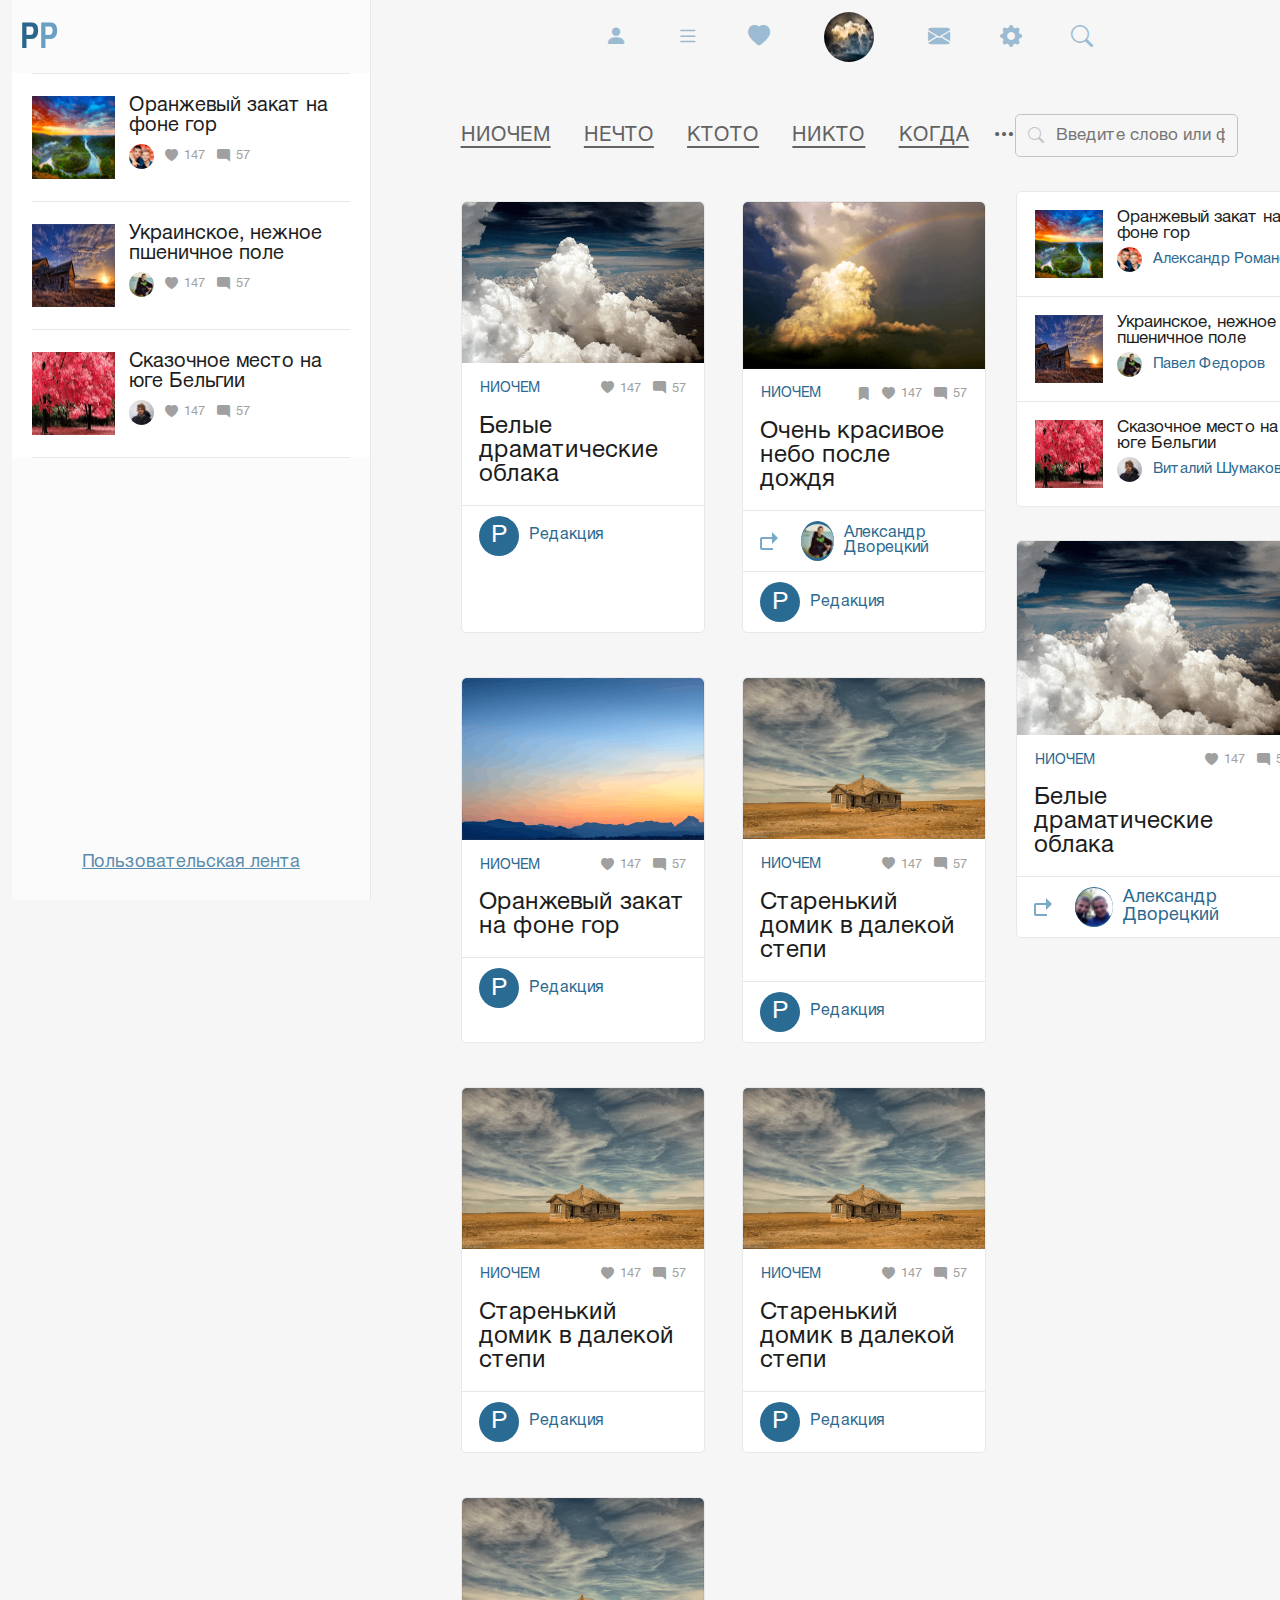
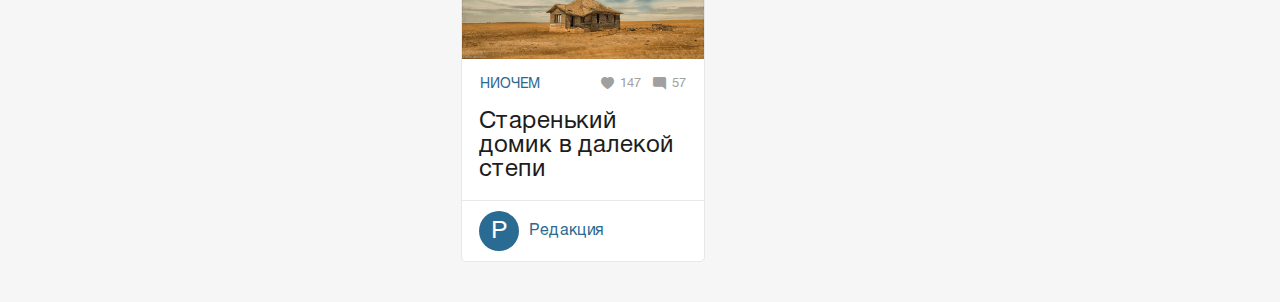
==== commit 956a7728: "fixed sidebar" ====
--- a/feed.html
+++ b/feed.html
@@ -1 +1 @@
-<!DOCTYPE html><html lang="en"><head><meta charset="UTF-8"><meta http-equiv="X-UA-Compatible" content="IE=edge"><meta name="viewport" content="width=device-width, initial-scale=1.0"><meta name="description" content=""><meta name="keywords" content=""><title>Document</title><link rel="shortcut icon" href="img/favicon.ico" type="image/x-icon"><link rel="stylesheet" type="text/css" href="css/style.css"></head><body><div class="wrapper"><div class="container-fluid"><div class="row g-0"><div class="col-3 w-2 hidden"><div class="sidebar sidebar-fixed"> <button class="btn posts-btn-close"><i class="bi bi-x"></i></button><div class="logo"> <img class="logo__img" src="./img/logo.png" alt=""></div><div class="sidebar-posts"><div class="posts-small-list"> <div class="posts-small-list__item"><div class="posts-small-list__img-wrapper"><img class="posts-small-list__img" src="./img/post-1.png" alt=""></div><div class="posts-small-list__info"><a class="posts-small-list__title" href="#">Оранжевый закат на  фоне гор</a><div class="posts-profile-small"><div class="posts-profile-small__img-wrapper"> <img class="posts-profile-small__img" src="./img/avatar-2.png" alt=""></div><div class="posts__count-wrapper"> <div class="posts__count"> <span class="posts__icon"> <i class="bi bi-heart-fill"></i></span><span class="posts__number">147</span></div><div class="posts__count"> <span class="posts__icon"> <i class="bi bi-chat-right-fill"></i></span><span class="posts__number">57</span></div></div></div></div></div><div class="posts-small-list__item"><div class="posts-small-list__img-wrapper"><img class="posts-small-list__img" src="./img/post-4.png" alt=""></div><div class="posts-small-list__info"><a class="posts-small-list__title" href="#">Украинское, нежное пшеничное поле</a><div class="posts-profile-small"><div class="posts-profile-small__img-wrapper"> <img class="posts-profile-small__img" src="./img/avatar-3.png" alt=""></div><div class="posts__count-wrapper"> <div class="posts__count"> <span class="posts__icon"> <i class="bi bi-heart-fill"></i></span><span class="posts__number">147</span></div><div class="posts__count"> <span class="posts__icon"> <i class="bi bi-chat-right-fill"></i></span><span class="posts__number">57</span></div></div></div></div></div><div class="posts-small-list__item"><div class="posts-small-list__img-wrapper"><img class="posts-small-list__img" src="./img/post-2.png" alt=""></div><div class="posts-small-list__info"><a class="posts-small-list__title" href="#">Сказочное место на юге Бельгии</a><div class="posts-profile-small"><div class="posts-profile-small__img-wrapper"> <img class="posts-profile-small__img" src="./img/avatar-4.png" alt=""></div><div class="posts__count-wrapper"> <div class="posts__count"> <span class="posts__icon"> <i class="bi bi-heart-fill"></i></span><span class="posts__number">147</span></div><div class="posts__count"> <span class="posts__icon"> <i class="bi bi-chat-right-fill"></i></span><span class="posts__number">57</span></div></div></div></div></div></div></div><div class="tape"><a class="tape__link" href="#">Пользовательская лента</a></div></div></div><div class="col-9 w-10"><header class="header header-fixed"><div class="burger"> <i class="bi bi-list"></i></div><div class="logo-mobile"><a class="logo-mobile__link" href="#"> <span class="logo-mobile__darkblue">Proof</span><span class="logo-mobile__blue">People</span></a></div><div class="header__content"><div class="icons-block" id="icons-block-one"> <a class="icons-block__item" href="#" id="profile"> <i class="bi bi-person-fill"></i></a><a class="icons-block__item" href="#" id="bi-list"> <i class="bi bi-list"></i></a><a class="icons-block__item" href="#"> <i class="bi bi-heart-fill"></i></a></div><div class="avatar-wrapper"><svg class="avatar-icon" width="15" height="37" viewbox="0 0 22 37" fill="none" xmlns="http://www.w3.org/2000/svg"><path d="M19.9688 2.00049L2.99825 18.5843L19.9688 35.168" stroke="#7aa8c7" stroke-width="4"></path></svg><div class="avatar"> <img class="avatar__img" src="./img/profil.png" alt=""></div></div><div class="icons-block" id="icons-block-two"> <a class="icons-block__item" href="#"> <i class="bi bi-envelope-fill"></i></a><a class="icons-block__item" href="#"> <i class="bi bi-gear-fill"></i></a><span class="icons-block__item" id="search-icon"> <i class="bi bi-search"></i></span></div><ul class="nav-mobile"><button class="btn nav-mobile__btn-close"><i class="bi bi-x"></i></button><div class="user-mobile"> <span class="user-mobile__name">Александ Дворецкий</span><div class="user-mobile__avatar"> <img class="user-mobile__img" src="./img/profil.png" alt=""></div></div><a class="icons-block__item" href="#"><span class="icons-block__text">Профиль </span><i class="bi bi-person-fill"></i></a><a class="icons-block__item" href="#"><span class="icons-block__text">Профиль </span><i class="bi bi-list"></i></a><a class="icons-block__item" href="#"><span class="icons-block__text">Профиль  </span><i class="bi bi-heart-fill"></i></a><a class="icons-block__item" href="#"> <span class="icons-block__text">Профиль  </span><i class="bi bi-envelope-fill"></i></a><a class="icons-block__item" href="#"> <span class="icons-block__text">Профиль  </span><i class="bi bi-gear-fill"></i></a><span class="icons-block__item" id="search-icon"><span class="icons-block__text">Профиль </span><i class="bi bi-search"></i></span></ul></div></header><div class="content"><div class="category"><ul class="category__nav"> <li class="category__item"> <a class="category__link" href="#">ниочем</a></li><li class="category__item"> <a class="category__link" href="#">нечто</a></li><li class="category__item"> <a class="category__link" href="#">ктото</a></li><li class="category__item"> <a class="category__link" href="#">никто    </a></li><li class="category__item"> <a class="category__link" href="#">когда</a></li></ul><span class="category__block" id="category-open"><i class="bi bi-three-dots"></i></span><div class="category-hidden"><button class="btn category-btn-close"><i class="bi bi-x"></i></button><ul class="category__nav"> <li class="category__item"> <a class="category__link" href="#">ниочем</a></li><li class="category__item"> <a class="category__link" href="#">нечто</a></li><li class="category__item"> <a class="category__link" href="#">ктото</a></li><li class="category__item"> <a class="category__link" href="#">никто    </a></li><li class="category__item"> <a class="category__link" href="#">когда</a></li></ul></div><form class="search-form" action="#"><div class="input-wrapper"> <span class="input-img"> <i class="bi bi-search"></i></span><input class="search-input" type="text" placeholder="Введите слово или фразу..."></div></form></div><div class="content__block"> <div class="posts posts-feed"> <div class="posts__item"> <div class="posts__img-wrapper"> <img class="posts__img" src="./img/big-post-1.png" alt="Белые драматические облака"></div><div class="posts__info"> <a class="posts__category" href="#">Ниочем</a><div class="posts__count-wrapper"> <div class="posts__count"> <span class="posts__icon"> <i class="bi bi-heart-fill"></i></span><span class="posts__number">147</span></div><div class="posts__count"> <span class="posts__icon"> <i class="bi bi-chat-right-fill"></i></span><span class="posts__number">57</span></div></div></div><a class="posts__title" href="#">Белые драматические облака</a><div class="posts-profile"> <div class="posts-profile__avatar">P</div><a class="posts-profile__name" href="#">Редакция</a></div></div><div class="posts__item big"> <div class="posts__img-wrapper"> <img class="posts__img" src="./img/big-post-2.png" alt="Белые драматические облака"></div><div class="posts__info"> <a class="posts__category" href="#">Ниочем</a><div class="posts__count-wrapper"> <div class="posts__count"> <span class="posts__icon"> <i class="bi bi-bookmark-fill"></i></span></div><div class="posts__count"> <span class="posts__icon"> <i class="bi bi-heart-fill"></i></span><span class="posts__number">147</span></div><div class="posts__count"> <span class="posts__icon"> <i class="bi bi-chat-right-fill"></i></span><span class="posts__number">57</span></div></div></div><a class="posts__title" href="#">Очень красивое небо после дождя</a><div class="posts-profile"><div class="posts-profile__arrow"><img src="./img/Icon.svg" alt=""></div><div class="posts-profile__avatar"> <img class="posts-profile__img" src="./img/avatar-3.png" alt=""></div><a class="posts-profile__name" href="#">Александр Дворецкий</a></div><div class="posts-profile"> <div class="posts-profile__avatar">P</div><a class="posts-profile__name" href="#">Редакция</a></div></div><div class="posts__item"> <div class="posts__img-wrapper"> <img class="posts__img" src="./img/big-post-3.png" alt="Белые драматические облака"></div><div class="posts__info"> <a class="posts__category" href="#">Ниочем</a><div class="posts__count-wrapper"> <div class="posts__count"> <span class="posts__icon"> <i class="bi bi-heart-fill"></i></span><span class="posts__number">147</span></div><div class="posts__count"> <span class="posts__icon"> <i class="bi bi-chat-right-fill"></i></span><span class="posts__number">57</span></div></div></div><a class="posts__title" href="#">Оранжевый закат на  фоне гор</a><div class="posts-profile"> <div class="posts-profile__avatar">P</div><a class="posts-profile__name" href="#">Редакция</a></div></div><div class="posts__item"> <div class="posts__img-wrapper"> <img class="posts__img" src="./img/big-post-4.png" alt="Белые драматические облака"></div><div class="posts__info"> <a class="posts__category" href="#">Ниочем</a><div class="posts__count-wrapper"> <div class="posts__count"> <span class="posts__icon"> <i class="bi bi-heart-fill"></i></span><span class="posts__number">147</span></div><div class="posts__count"> <span class="posts__icon"> <i class="bi bi-chat-right-fill"></i></span><span class="posts__number">57</span></div></div></div><a class="posts__title" href="#">Старенький домик в  далекой степи</a><div class="posts-profile"> <div class="posts-profile__avatar">P</div><a class="posts-profile__name" href="#">Редакция</a></div></div><div class="posts__item"> <div class="posts__img-wrapper"> <img class="posts__img" src="./img/big-post-4.png" alt="Белые драматические облака"></div><div class="posts__info"> <a class="posts__category" href="#">Ниочем</a><div class="posts__count-wrapper"> <div class="posts__count"> <span class="posts__icon"> <i class="bi bi-heart-fill"></i></span><span class="posts__number">147</span></div><div class="posts__count"> <span class="posts__icon"> <i class="bi bi-chat-right-fill"></i></span><span class="posts__number">57</span></div></div></div><a class="posts__title" href="#">Старенький домик в  далекой степи</a><div class="posts-profile"> <div class="posts-profile__avatar">P</div><a class="posts-profile__name" href="#">Редакция</a></div></div><div class="posts__item"> <div class="posts__img-wrapper"> <img class="posts__img" src="./img/big-post-4.png" alt="Белые драматические облака"></div><div class="posts__info"> <a class="posts__category" href="#">Ниочем</a><div class="posts__count-wrapper"> <div class="posts__count"> <span class="posts__icon"> <i class="bi bi-heart-fill"></i></span><span class="posts__number">147</span></div><div class="posts__count"> <span class="posts__icon"> <i class="bi bi-chat-right-fill"></i></span><span class="posts__number">57</span></div></div></div><a class="posts__title" href="#">Старенький домик в  далекой степи</a><div class="posts-profile"> <div class="posts-profile__avatar">P</div><a class="posts-profile__name" href="#">Редакция</a></div></div><div class="posts__item"> <div class="posts__img-wrapper"> <img class="posts__img" src="./img/big-post-4.png" alt="Белые драматические облака"></div><div class="posts__info"> <a class="posts__category" href="#">Ниочем</a><div class="posts__count-wrapper"> <div class="posts__count"> <span class="posts__icon"> <i class="bi bi-heart-fill"></i></span><span class="posts__number">147</span></div><div class="posts__count"> <span class="posts__icon"> <i class="bi bi-chat-right-fill"></i></span><span class="posts__number">57</span></div></div></div><a class="posts__title" href="#">Старенький домик в  далекой степи</a><div class="posts-profile"> <div class="posts-profile__avatar">P</div><a class="posts-profile__name" href="#">Редакция</a></div></div></div><div class="right-block"><button class="btn btn-close-right-block"><i class="bi bi-list"></i></button><div class="posts-small-list"> <div class="posts-small-list__item"><div class="posts-small-list__img-wrapper"><img class="posts-small-list__img" src="./img/post-1.png" alt=""></div><div class="posts-small-list__info"><a class="posts-small-list__title" href="#">Оранжевый закат на  фоне гор</a><div class="posts-profile-small"><div class="posts-profile-small__img-wrapper"> <img class="posts-profile-small__img" src="./img/avatar-2.png" alt=""></div><a class="posts-profile-small__title" href="#">Александр Романо</a></div></div></div><div class="posts-small-list__item"><div class="posts-small-list__img-wrapper"><img class="posts-small-list__img" src="./img/post-4.png" alt=""></div><div class="posts-small-list__info"><a class="posts-small-list__title" href="#">Украинское, нежное пшеничное поле</a><div class="posts-profile-small"><div class="posts-profile-small__img-wrapper"> <img class="posts-profile-small__img" src="./img/avatar-3.png" alt=""></div><a class="posts-profile-small__title" href="#">Павел Федоров</a></div></div></div><div class="posts-small-list__item"><div class="posts-small-list__img-wrapper"><img class="posts-small-list__img" src="./img/post-2.png" alt=""></div><div class="posts-small-list__info"><a class="posts-small-list__title" href="#">Сказочное место на юге Бельгии</a><div class="posts-profile-small"><div class="posts-profile-small__img-wrapper"> <img class="posts-profile-small__img" src="./img/avatar-4.png" alt=""></div><a class="posts-profile-small__title" href="#">Виталий Шумаков</a></div></div></div></div><div class="top-post"> <div class="posts__item"> <div class="posts__img-wrapper"> <img class="posts__img" src="./img/big-post-1.png" alt="Белые драматические облака"></div><div class="posts__info"> <a class="posts__category" href="#">Ниочем</a><div class="posts__count-wrapper"> <div class="posts__count"> <span class="posts__icon"> <i class="bi bi-heart-fill"></i></span><span class="posts__number">147</span></div><div class="posts__count"> <span class="posts__icon"> <i class="bi bi-chat-right-fill"></i></span><span class="posts__number">57</span></div></div></div><a class="posts__title" href="#">Белые драматические облака</a><div class="posts-profile"> <div class="posts-profile__arrow"><img src="./img/Icon.svg" alt=""></div><div class="posts-profile__avatar"> <img class="posts-profile__img" src="./img/avatar-1.png" alt=""></div><a class="posts-profile__name" href="#">Александр Дворецкий</a></div></div></div></div></div></div></div></div></div></div><script src="./js/bootstrap.bundle.min.js"></script><script src="./js/main.js"> </script></body></html>+<!DOCTYPE html><html lang="en"><head><meta charset="UTF-8"><meta http-equiv="X-UA-Compatible" content="IE=edge"><meta name="viewport" content="width=device-width, initial-scale=1.0"><meta name="description" content=""><meta name="keywords" content=""><title>Document</title><link rel="shortcut icon" href="img/favicon.ico" type="image/x-icon"><link rel="stylesheet" type="text/css" href="css/style.css"></head><body><div class="wrapper"><div class="container-fluid"><div class="row g-0"><div class="col-3 w-2"><div class="sidebar sidebar-fixed"> <button class="btn posts-btn-close"><i class="bi bi-x"></i></button><div class="logo"> <img class="logo__img" src="./img/logo.png" alt=""></div><div class="sidebar-posts"><div class="posts-small-list"> <div class="posts-small-list__item"><div class="posts-small-list__img-wrapper"><img class="posts-small-list__img" src="./img/post-1.png" alt=""></div><div class="posts-small-list__info"><a class="posts-small-list__title" href="#">Оранжевый закат на  фоне гор</a><div class="posts-profile-small"><div class="posts-profile-small__img-wrapper"> <img class="posts-profile-small__img" src="./img/avatar-2.png" alt=""></div><div class="posts__count-wrapper"> <div class="posts__count"> <span class="posts__icon"> <i class="bi bi-heart-fill"></i></span><span class="posts__number">147</span></div><div class="posts__count"> <span class="posts__icon"> <i class="bi bi-chat-right-fill"></i></span><span class="posts__number">57</span></div></div></div></div></div><div class="posts-small-list__item"><div class="posts-small-list__img-wrapper"><img class="posts-small-list__img" src="./img/post-4.png" alt=""></div><div class="posts-small-list__info"><a class="posts-small-list__title" href="#">Украинское, нежное пшеничное поле</a><div class="posts-profile-small"><div class="posts-profile-small__img-wrapper"> <img class="posts-profile-small__img" src="./img/avatar-3.png" alt=""></div><div class="posts__count-wrapper"> <div class="posts__count"> <span class="posts__icon"> <i class="bi bi-heart-fill"></i></span><span class="posts__number">147</span></div><div class="posts__count"> <span class="posts__icon"> <i class="bi bi-chat-right-fill"></i></span><span class="posts__number">57</span></div></div></div></div></div><div class="posts-small-list__item"><div class="posts-small-list__img-wrapper"><img class="posts-small-list__img" src="./img/post-2.png" alt=""></div><div class="posts-small-list__info"><a class="posts-small-list__title" href="#">Сказочное место на юге Бельгии</a><div class="posts-profile-small"><div class="posts-profile-small__img-wrapper"> <img class="posts-profile-small__img" src="./img/avatar-4.png" alt=""></div><div class="posts__count-wrapper"> <div class="posts__count"> <span class="posts__icon"> <i class="bi bi-heart-fill"></i></span><span class="posts__number">147</span></div><div class="posts__count"> <span class="posts__icon"> <i class="bi bi-chat-right-fill"></i></span><span class="posts__number">57</span></div></div></div></div></div></div></div><div class="tape"><a class="tape__link" href="#">Пользовательская лента</a></div></div></div><div class="col-9 w-10"><header class="header header-fixed"><div class="burger burger-person"> <i class="bi bi-list"></i></div><div class="logo-mobile"><a class="logo-mobile__link" href="#"> <span class="logo-mobile__darkblue">Proof</span><span class="logo-mobile__blue">People</span></a></div><div class="header__content"><div class="icons-block" id="icons-block-one"> <a class="icons-block__item" href="#" id="profile"> <i class="bi bi-person-fill"></i></a><a class="icons-block__item" href="#" id="bi-list"> <i class="bi bi-list"></i></a><a class="icons-block__item" href="#"> <i class="bi bi-heart-fill"></i></a></div><div class="avatar-wrapper"><div class="avatar"> <img class="avatar__img" src="./img/profil.png" alt=""></div></div><div class="icons-block" id="icons-block-two"> <a class="icons-block__item" href="#"> <i class="bi bi-envelope-fill"></i></a><a class="icons-block__item" href="#"> <i class="bi bi-gear-fill"></i></a><span class="icons-block__item" id="search-icon"> <i class="bi bi-search"></i></span></div><ul class="nav-mobile"><button class="btn nav-mobile__btn-close"><i class="bi bi-x"></i></button><div class="user-mobile"> <span class="user-mobile__name">Александ Дворецкий</span><div class="user-mobile__avatar"> <img class="user-mobile__img" src="./img/profil.png" alt=""></div></div><a class="icons-block__item" href="#"><span class="icons-block__text">Профиль </span><i class="bi bi-person-fill"></i></a><a class="icons-block__item" href="#"><span class="icons-block__text">Профиль </span><i class="bi bi-list"></i></a><a class="icons-block__item" href="#"><span class="icons-block__text">Профиль  </span><i class="bi bi-heart-fill"></i></a><a class="icons-block__item" href="#"> <span class="icons-block__text">Профиль  </span><i class="bi bi-envelope-fill"></i></a><a class="icons-block__item" href="#"> <span class="icons-block__text">Профиль  </span><i class="bi bi-gear-fill"></i></a><span class="icons-block__item" id="search-icon"><span class="icons-block__text">Профиль </span><i class="bi bi-search"></i></span></ul></div></header><div class="content"><div class="category"><ul class="category__nav"> <li class="category__item"> <a class="category__link" href="#">ниочем</a></li><li class="category__item"> <a class="category__link" href="#">нечто</a></li><li class="category__item"> <a class="category__link" href="#">ктото</a></li><li class="category__item"> <a class="category__link" href="#">никто    </a></li><li class="category__item"> <a class="category__link" href="#">когда</a></li></ul><span class="category__block" id="category-open"><i class="bi bi-three-dots"></i></span><div class="category-hidden"><button class="btn category-btn-close"><i class="bi bi-x"></i></button><ul class="category__nav"> <li class="category__item"> <a class="category__link" href="#">ниочем</a></li><li class="category__item"> <a class="category__link" href="#">нечто</a></li><li class="category__item"> <a class="category__link" href="#">ктото</a></li><li class="category__item"> <a class="category__link" href="#">никто    </a></li><li class="category__item"> <a class="category__link" href="#">когда</a></li></ul></div><form class="search-form" action="#"><div class="input-wrapper"> <span class="input-img"> <i class="bi bi-search"></i></span><input class="search-input" type="text" placeholder="Введите слово или фразу..."></div></form></div><div class="content__block"> <div class="posts posts-feed"> <div class="posts__item"> <div class="posts__img-wrapper"> <img class="posts__img" src="./img/big-post-1.png" alt="Белые драматические облака"></div><div class="posts__info"> <a class="posts__category" href="#">Ниочем</a><div class="posts__count-wrapper"> <div class="posts__count"> <span class="posts__icon"> <i class="bi bi-heart-fill"></i></span><span class="posts__number">147</span></div><div class="posts__count"> <span class="posts__icon"> <i class="bi bi-chat-right-fill"></i></span><span class="posts__number">57</span></div></div></div><a class="posts__title" href="#">Белые драматические облака</a><div class="posts-profile"> <div class="posts-profile__avatar">P</div><a class="posts-profile__name" href="#">Редакция</a></div></div><div class="posts__item big"> <div class="posts__img-wrapper"> <img class="posts__img" src="./img/big-post-2.png" alt="Белые драматические облака"></div><div class="posts__info"> <a class="posts__category" href="#">Ниочем</a><div class="posts__count-wrapper"> <div class="posts__count"> <span class="posts__icon"> <i class="bi bi-bookmark-fill"></i></span></div><div class="posts__count"> <span class="posts__icon"> <i class="bi bi-heart-fill"></i></span><span class="posts__number">147</span></div><div class="posts__count"> <span class="posts__icon"> <i class="bi bi-chat-right-fill"></i></span><span class="posts__number">57</span></div></div></div><a class="posts__title" href="#">Очень красивое небо после дождя</a><div class="posts-profile"><div class="posts-profile__arrow"><img src="./img/Icon.svg" alt=""></div><div class="posts-profile__avatar"> <img class="posts-profile__img" src="./img/avatar-3.png" alt=""></div><a class="posts-profile__name" href="#">Александр Дворецкий</a></div><div class="posts-profile"> <div class="posts-profile__avatar">P</div><a class="posts-profile__name" href="#">Редакция</a></div></div><div class="posts__item"> <div class="posts__img-wrapper"> <img class="posts__img" src="./img/big-post-3.png" alt="Белые драматические облака"></div><div class="posts__info"> <a class="posts__category" href="#">Ниочем</a><div class="posts__count-wrapper"> <div class="posts__count"> <span class="posts__icon"> <i class="bi bi-heart-fill"></i></span><span class="posts__number">147</span></div><div class="posts__count"> <span class="posts__icon"> <i class="bi bi-chat-right-fill"></i></span><span class="posts__number">57</span></div></div></div><a class="posts__title" href="#">Оранжевый закат на  фоне гор</a><div class="posts-profile"> <div class="posts-profile__avatar">P</div><a class="posts-profile__name" href="#">Редакция</a></div></div><div class="posts__item"> <div class="posts__img-wrapper"> <img class="posts__img" src="./img/big-post-4.png" alt="Белые драматические облака"></div><div class="posts__info"> <a class="posts__category" href="#">Ниочем</a><div class="posts__count-wrapper"> <div class="posts__count"> <span class="posts__icon"> <i class="bi bi-heart-fill"></i></span><span class="posts__number">147</span></div><div class="posts__count"> <span class="posts__icon"> <i class="bi bi-chat-right-fill"></i></span><span class="posts__number">57</span></div></div></div><a class="posts__title" href="#">Старенький домик в  далекой степи</a><div class="posts-profile"> <div class="posts-profile__avatar">P</div><a class="posts-profile__name" href="#">Редакция</a></div></div><div class="posts__item"> <div class="posts__img-wrapper"> <img class="posts__img" src="./img/big-post-4.png" alt="Белые драматические облака"></div><div class="posts__info"> <a class="posts__category" href="#">Ниочем</a><div class="posts__count-wrapper"> <div class="posts__count"> <span class="posts__icon"> <i class="bi bi-heart-fill"></i></span><span class="posts__number">147</span></div><div class="posts__count"> <span class="posts__icon"> <i class="bi bi-chat-right-fill"></i></span><span class="posts__number">57</span></div></div></div><a class="posts__title" href="#">Старенький домик в  далекой степи</a><div class="posts-profile"> <div class="posts-profile__avatar">P</div><a class="posts-profile__name" href="#">Редакция</a></div></div><div class="posts__item"> <div class="posts__img-wrapper"> <img class="posts__img" src="./img/big-post-4.png" alt="Белые драматические облака"></div><div class="posts__info"> <a class="posts__category" href="#">Ниочем</a><div class="posts__count-wrapper"> <div class="posts__count"> <span class="posts__icon"> <i class="bi bi-heart-fill"></i></span><span class="posts__number">147</span></div><div class="posts__count"> <span class="posts__icon"> <i class="bi bi-chat-right-fill"></i></span><span class="posts__number">57</span></div></div></div><a class="posts__title" href="#">Старенький домик в  далекой степи</a><div class="posts-profile"> <div class="posts-profile__avatar">P</div><a class="posts-profile__name" href="#">Редакция</a></div></div><div class="posts__item"> <div class="posts__img-wrapper"> <img class="posts__img" src="./img/big-post-4.png" alt="Белые драматические облака"></div><div class="posts__info"> <a class="posts__category" href="#">Ниочем</a><div class="posts__count-wrapper"> <div class="posts__count"> <span class="posts__icon"> <i class="bi bi-heart-fill"></i></span><span class="posts__number">147</span></div><div class="posts__count"> <span class="posts__icon"> <i class="bi bi-chat-right-fill"></i></span><span class="posts__number">57</span></div></div></div><a class="posts__title" href="#">Старенький домик в  далекой степи</a><div class="posts-profile"> <div class="posts-profile__avatar">P</div><a class="posts-profile__name" href="#">Редакция</a></div></div></div><div class="right-block"><button class="btn btn-close-right-block"><i class="bi bi-list"></i></button><div class="posts-small-list"> <div class="posts-small-list__item"><div class="posts-small-list__img-wrapper"><img class="posts-small-list__img" src="./img/post-1.png" alt=""></div><div class="posts-small-list__info"><a class="posts-small-list__title" href="#">Оранжевый закат на  фоне гор</a><div class="posts-profile-small"><div class="posts-profile-small__img-wrapper"> <img class="posts-profile-small__img" src="./img/avatar-2.png" alt=""></div><a class="posts-profile-small__title" href="#">Александр Романо</a></div></div></div><div class="posts-small-list__item"><div class="posts-small-list__img-wrapper"><img class="posts-small-list__img" src="./img/post-4.png" alt=""></div><div class="posts-small-list__info"><a class="posts-small-list__title" href="#">Украинское, нежное пшеничное поле</a><div class="posts-profile-small"><div class="posts-profile-small__img-wrapper"> <img class="posts-profile-small__img" src="./img/avatar-3.png" alt=""></div><a class="posts-profile-small__title" href="#">Павел Федоров</a></div></div></div><div class="posts-small-list__item"><div class="posts-small-list__img-wrapper"><img class="posts-small-list__img" src="./img/post-2.png" alt=""></div><div class="posts-small-list__info"><a class="posts-small-list__title" href="#">Сказочное место на юге Бельгии</a><div class="posts-profile-small"><div class="posts-profile-small__img-wrapper"> <img class="posts-profile-small__img" src="./img/avatar-4.png" alt=""></div><a class="posts-profile-small__title" href="#">Виталий Шумаков</a></div></div></div></div><div class="top-post"> <div class="posts__item"> <div class="posts__img-wrapper"> <img class="posts__img" src="./img/big-post-1.png" alt="Белые драматические облака"></div><div class="posts__info"> <a class="posts__category" href="#">Ниочем</a><div class="posts__count-wrapper"> <div class="posts__count"> <span class="posts__icon"> <i class="bi bi-heart-fill"></i></span><span class="posts__number">147</span></div><div class="posts__count"> <span class="posts__icon"> <i class="bi bi-chat-right-fill"></i></span><span class="posts__number">57</span></div></div></div><a class="posts__title" href="#">Белые драматические облака</a><div class="posts-profile"> <div class="posts-profile__arrow"><img src="./img/Icon.svg" alt=""></div><div class="posts-profile__avatar"> <img class="posts-profile__img" src="./img/avatar-1.png" alt=""></div><a class="posts-profile__name" href="#">Александр Дворецкий</a></div></div></div></div></div></div></div></div></div></div><script src="./js/bootstrap.bundle.min.js"></script><script src="./js/main.js"> </script></body></html>--- a/css/style.css
+++ b/css/style.css
@@ -19359,6 +19359,10 @@
   display: none;
 }
 
+.burger-person {
+  display: none;
+}
+
 .btn-close {
   display: none;
 }
@@ -19430,6 +19434,14 @@
   align-items: center;
 }
 
+.posts-btn-close {
+  display: none;
+}
+
+.btn-close-profile {
+  display: none;
+}
+
 @media screen and (min-width: 1900px) {
   .post-wrapper {
     padding: 0 100px;
@@ -19564,7 +19576,18 @@
   }
 }
 @media screen and (max-width: 768px) {
+  .btn-close-profile {
+    position: absolute;
+    display: block;
+    top: 15px;
+    left: 10px;
+    font-size: 25px;
+    padding: 0;
+    color: #9bbbd2;
+    transform: rotate(90deg);
+  }
   .posts-btn-close {
+    display: block;
     position: absolute;
     top: 15px;
     left: 10px;
@@ -19692,6 +19715,17 @@
     transform: translateX(150%);
     box-shadow: 0.5px 4.33px 5px 0px rgb(0, 0, 0);
   }
+  .profile-hidden {
+    right: auto;
+    left: 0;
+    opacity: 0;
+    transform: translateX(-150%);
+  }
+  .profile-show {
+    transform: translateX(0);
+    opacity: 1;
+    z-index: 4;
+  }
   .sidebar {
     max-width: 555px;
   }
@@ -19712,6 +19746,11 @@
     display: none;
   }
   .burger {
+    display: block;
+    color: rgb(0, 0, 0);
+    font-size: 22px;
+  }
+  .burger-person {
     display: block;
     color: rgb(0, 0, 0);
     font-size: 22px;
@@ -19792,7 +19831,7 @@
     align-items: center;
     padding: 0;
     margin-bottom: 15px;
-    margin-left: 20px;
+    margin-left: 15px;
     font-size: 21px;
   }
   .nav-mobile .icons-block__item:last-child {
@@ -19840,15 +19879,14 @@
     width: 50px;
     height: 50px;
     border-radius: 100%;
+    margin-left: 20px;
   }
   .user-mobile__img {
     width: 50px;
     height: 50px;
     border-radius: 100%;
-    margin-left: 20px;
   }
   .user-mobile__name {
-    font-size: 25px;
     color: rgb(0, 0, 0);
   }
   .btn-close-right-block {
@@ -19863,6 +19901,15 @@
     margin-top: 50px;
     margin-left: 20px;
     margin-right: 20px;
+  }
+  .sidebar-post {
+    display: none;
+  }
+  .nav-mobile .icons-block__text {
+    display: flex;
+    order: 1;
+    padding-left: 20px;
+    padding-right: 0;
   }
 }
 @media screen and (max-width: 576px) {
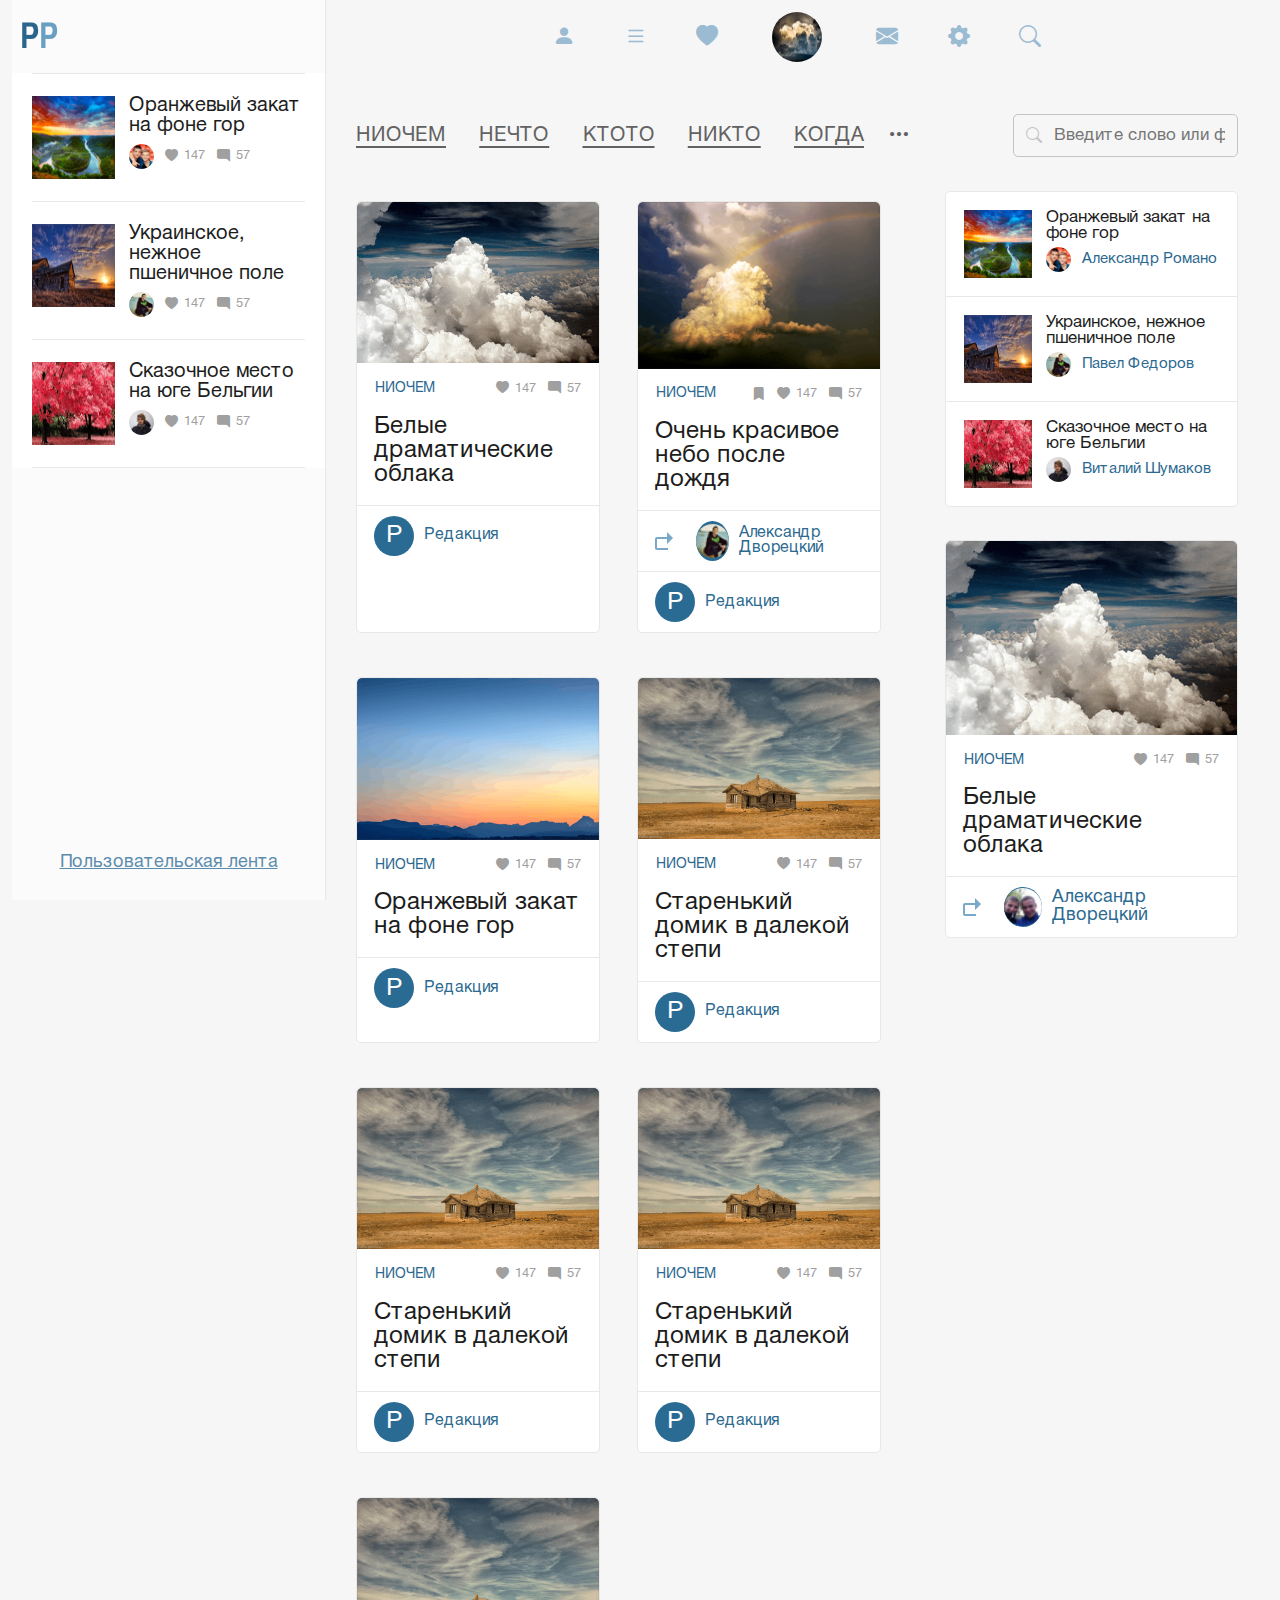
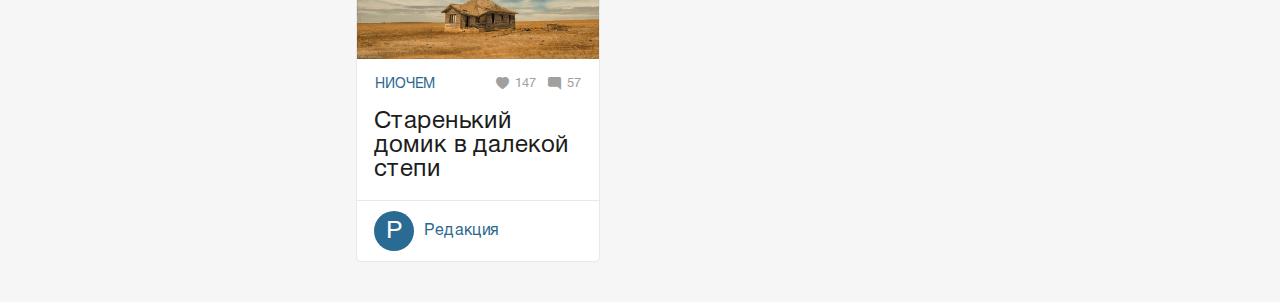
==== commit 053c77d6: "fixed bg" ====
--- a/feed.html
+++ b/feed.html
@@ -1 +1 @@
-<!DOCTYPE html><html lang="en"><head><meta charset="UTF-8"><meta http-equiv="X-UA-Compatible" content="IE=edge"><meta name="viewport" content="width=device-width, initial-scale=1.0"><meta name="description" content=""><meta name="keywords" content=""><title>Document</title><link rel="shortcut icon" href="img/favicon.ico" type="image/x-icon"><link rel="stylesheet" type="text/css" href="css/style.css"></head><body><div class="wrapper"><div class="container-fluid"><div class="row g-0"><div class="col-3 w-2"><div class="sidebar sidebar-fixed"> <button class="btn posts-btn-close"><i class="bi bi-x"></i></button><div class="logo"> <img class="logo__img" src="./img/logo.png" alt=""></div><div class="sidebar-posts"><div class="posts-small-list"> <div class="posts-small-list__item"><div class="posts-small-list__img-wrapper"><img class="posts-small-list__img" src="./img/post-1.png" alt=""></div><div class="posts-small-list__info"><a class="posts-small-list__title" href="#">Оранжевый закат на  фоне гор</a><div class="posts-profile-small"><div class="posts-profile-small__img-wrapper"> <img class="posts-profile-small__img" src="./img/avatar-2.png" alt=""></div><div class="posts__count-wrapper"> <div class="posts__count"> <span class="posts__icon"> <i class="bi bi-heart-fill"></i></span><span class="posts__number">147</span></div><div class="posts__count"> <span class="posts__icon"> <i class="bi bi-chat-right-fill"></i></span><span class="posts__number">57</span></div></div></div></div></div><div class="posts-small-list__item"><div class="posts-small-list__img-wrapper"><img class="posts-small-list__img" src="./img/post-4.png" alt=""></div><div class="posts-small-list__info"><a class="posts-small-list__title" href="#">Украинское, нежное пшеничное поле</a><div class="posts-profile-small"><div class="posts-profile-small__img-wrapper"> <img class="posts-profile-small__img" src="./img/avatar-3.png" alt=""></div><div class="posts__count-wrapper"> <div class="posts__count"> <span class="posts__icon"> <i class="bi bi-heart-fill"></i></span><span class="posts__number">147</span></div><div class="posts__count"> <span class="posts__icon"> <i class="bi bi-chat-right-fill"></i></span><span class="posts__number">57</span></div></div></div></div></div><div class="posts-small-list__item"><div class="posts-small-list__img-wrapper"><img class="posts-small-list__img" src="./img/post-2.png" alt=""></div><div class="posts-small-list__info"><a class="posts-small-list__title" href="#">Сказочное место на юге Бельгии</a><div class="posts-profile-small"><div class="posts-profile-small__img-wrapper"> <img class="posts-profile-small__img" src="./img/avatar-4.png" alt=""></div><div class="posts__count-wrapper"> <div class="posts__count"> <span class="posts__icon"> <i class="bi bi-heart-fill"></i></span><span class="posts__number">147</span></div><div class="posts__count"> <span class="posts__icon"> <i class="bi bi-chat-right-fill"></i></span><span class="posts__number">57</span></div></div></div></div></div></div></div><div class="tape"><a class="tape__link" href="#">Пользовательская лента</a></div></div></div><div class="col-9 w-10"><header class="header header-fixed"><div class="burger burger-person"> <i class="bi bi-list"></i></div><div class="logo-mobile"><a class="logo-mobile__link" href="#"> <span class="logo-mobile__darkblue">Proof</span><span class="logo-mobile__blue">People</span></a></div><div class="header__content"><div class="icons-block" id="icons-block-one"> <a class="icons-block__item" href="#" id="profile"> <i class="bi bi-person-fill"></i></a><a class="icons-block__item" href="#" id="bi-list"> <i class="bi bi-list"></i></a><a class="icons-block__item" href="#"> <i class="bi bi-heart-fill"></i></a></div><div class="avatar-wrapper"><div class="avatar"> <img class="avatar__img" src="./img/profil.png" alt=""></div></div><div class="icons-block" id="icons-block-two"> <a class="icons-block__item" href="#"> <i class="bi bi-envelope-fill"></i></a><a class="icons-block__item" href="#"> <i class="bi bi-gear-fill"></i></a><span class="icons-block__item" id="search-icon"> <i class="bi bi-search"></i></span></div><ul class="nav-mobile"><button class="btn nav-mobile__btn-close"><i class="bi bi-x"></i></button><div class="user-mobile"> <span class="user-mobile__name">Александ Дворецкий</span><div class="user-mobile__avatar"> <img class="user-mobile__img" src="./img/profil.png" alt=""></div></div><a class="icons-block__item" href="#"><span class="icons-block__text">Профиль </span><i class="bi bi-person-fill"></i></a><a class="icons-block__item" href="#"><span class="icons-block__text">Профиль </span><i class="bi bi-list"></i></a><a class="icons-block__item" href="#"><span class="icons-block__text">Профиль  </span><i class="bi bi-heart-fill"></i></a><a class="icons-block__item" href="#"> <span class="icons-block__text">Профиль  </span><i class="bi bi-envelope-fill"></i></a><a class="icons-block__item" href="#"> <span class="icons-block__text">Профиль  </span><i class="bi bi-gear-fill"></i></a><span class="icons-block__item" id="search-icon"><span class="icons-block__text">Профиль </span><i class="bi bi-search"></i></span></ul></div></header><div class="content"><div class="category"><ul class="category__nav"> <li class="category__item"> <a class="category__link" href="#">ниочем</a></li><li class="category__item"> <a class="category__link" href="#">нечто</a></li><li class="category__item"> <a class="category__link" href="#">ктото</a></li><li class="category__item"> <a class="category__link" href="#">никто    </a></li><li class="category__item"> <a class="category__link" href="#">когда</a></li></ul><span class="category__block" id="category-open"><i class="bi bi-three-dots"></i></span><div class="category-hidden"><button class="btn category-btn-close"><i class="bi bi-x"></i></button><ul class="category__nav"> <li class="category__item"> <a class="category__link" href="#">ниочем</a></li><li class="category__item"> <a class="category__link" href="#">нечто</a></li><li class="category__item"> <a class="category__link" href="#">ктото</a></li><li class="category__item"> <a class="category__link" href="#">никто    </a></li><li class="category__item"> <a class="category__link" href="#">когда</a></li></ul></div><form class="search-form" action="#"><div class="input-wrapper"> <span class="input-img"> <i class="bi bi-search"></i></span><input class="search-input" type="text" placeholder="Введите слово или фразу..."></div></form></div><div class="content__block"> <div class="posts posts-feed"> <div class="posts__item"> <div class="posts__img-wrapper"> <img class="posts__img" src="./img/big-post-1.png" alt="Белые драматические облака"></div><div class="posts__info"> <a class="posts__category" href="#">Ниочем</a><div class="posts__count-wrapper"> <div class="posts__count"> <span class="posts__icon"> <i class="bi bi-heart-fill"></i></span><span class="posts__number">147</span></div><div class="posts__count"> <span class="posts__icon"> <i class="bi bi-chat-right-fill"></i></span><span class="posts__number">57</span></div></div></div><a class="posts__title" href="#">Белые драматические облака</a><div class="posts-profile"> <div class="posts-profile__avatar">P</div><a class="posts-profile__name" href="#">Редакция</a></div></div><div class="posts__item big"> <div class="posts__img-wrapper"> <img class="posts__img" src="./img/big-post-2.png" alt="Белые драматические облака"></div><div class="posts__info"> <a class="posts__category" href="#">Ниочем</a><div class="posts__count-wrapper"> <div class="posts__count"> <span class="posts__icon"> <i class="bi bi-bookmark-fill"></i></span></div><div class="posts__count"> <span class="posts__icon"> <i class="bi bi-heart-fill"></i></span><span class="posts__number">147</span></div><div class="posts__count"> <span class="posts__icon"> <i class="bi bi-chat-right-fill"></i></span><span class="posts__number">57</span></div></div></div><a class="posts__title" href="#">Очень красивое небо после дождя</a><div class="posts-profile"><div class="posts-profile__arrow"><img src="./img/Icon.svg" alt=""></div><div class="posts-profile__avatar"> <img class="posts-profile__img" src="./img/avatar-3.png" alt=""></div><a class="posts-profile__name" href="#">Александр Дворецкий</a></div><div class="posts-profile"> <div class="posts-profile__avatar">P</div><a class="posts-profile__name" href="#">Редакция</a></div></div><div class="posts__item"> <div class="posts__img-wrapper"> <img class="posts__img" src="./img/big-post-3.png" alt="Белые драматические облака"></div><div class="posts__info"> <a class="posts__category" href="#">Ниочем</a><div class="posts__count-wrapper"> <div class="posts__count"> <span class="posts__icon"> <i class="bi bi-heart-fill"></i></span><span class="posts__number">147</span></div><div class="posts__count"> <span class="posts__icon"> <i class="bi bi-chat-right-fill"></i></span><span class="posts__number">57</span></div></div></div><a class="posts__title" href="#">Оранжевый закат на  фоне гор</a><div class="posts-profile"> <div class="posts-profile__avatar">P</div><a class="posts-profile__name" href="#">Редакция</a></div></div><div class="posts__item"> <div class="posts__img-wrapper"> <img class="posts__img" src="./img/big-post-4.png" alt="Белые драматические облака"></div><div class="posts__info"> <a class="posts__category" href="#">Ниочем</a><div class="posts__count-wrapper"> <div class="posts__count"> <span class="posts__icon"> <i class="bi bi-heart-fill"></i></span><span class="posts__number">147</span></div><div class="posts__count"> <span class="posts__icon"> <i class="bi bi-chat-right-fill"></i></span><span class="posts__number">57</span></div></div></div><a class="posts__title" href="#">Старенький домик в  далекой степи</a><div class="posts-profile"> <div class="posts-profile__avatar">P</div><a class="posts-profile__name" href="#">Редакция</a></div></div><div class="posts__item"> <div class="posts__img-wrapper"> <img class="posts__img" src="./img/big-post-4.png" alt="Белые драматические облака"></div><div class="posts__info"> <a class="posts__category" href="#">Ниочем</a><div class="posts__count-wrapper"> <div class="posts__count"> <span class="posts__icon"> <i class="bi bi-heart-fill"></i></span><span class="posts__number">147</span></div><div class="posts__count"> <span class="posts__icon"> <i class="bi bi-chat-right-fill"></i></span><span class="posts__number">57</span></div></div></div><a class="posts__title" href="#">Старенький домик в  далекой степи</a><div class="posts-profile"> <div class="posts-profile__avatar">P</div><a class="posts-profile__name" href="#">Редакция</a></div></div><div class="posts__item"> <div class="posts__img-wrapper"> <img class="posts__img" src="./img/big-post-4.png" alt="Белые драматические облака"></div><div class="posts__info"> <a class="posts__category" href="#">Ниочем</a><div class="posts__count-wrapper"> <div class="posts__count"> <span class="posts__icon"> <i class="bi bi-heart-fill"></i></span><span class="posts__number">147</span></div><div class="posts__count"> <span class="posts__icon"> <i class="bi bi-chat-right-fill"></i></span><span class="posts__number">57</span></div></div></div><a class="posts__title" href="#">Старенький домик в  далекой степи</a><div class="posts-profile"> <div class="posts-profile__avatar">P</div><a class="posts-profile__name" href="#">Редакция</a></div></div><div class="posts__item"> <div class="posts__img-wrapper"> <img class="posts__img" src="./img/big-post-4.png" alt="Белые драматические облака"></div><div class="posts__info"> <a class="posts__category" href="#">Ниочем</a><div class="posts__count-wrapper"> <div class="posts__count"> <span class="posts__icon"> <i class="bi bi-heart-fill"></i></span><span class="posts__number">147</span></div><div class="posts__count"> <span class="posts__icon"> <i class="bi bi-chat-right-fill"></i></span><span class="posts__number">57</span></div></div></div><a class="posts__title" href="#">Старенький домик в  далекой степи</a><div class="posts-profile"> <div class="posts-profile__avatar">P</div><a class="posts-profile__name" href="#">Редакция</a></div></div></div><div class="right-block"><button class="btn btn-close-right-block"><i class="bi bi-list"></i></button><div class="posts-small-list"> <div class="posts-small-list__item"><div class="posts-small-list__img-wrapper"><img class="posts-small-list__img" src="./img/post-1.png" alt=""></div><div class="posts-small-list__info"><a class="posts-small-list__title" href="#">Оранжевый закат на  фоне гор</a><div class="posts-profile-small"><div class="posts-profile-small__img-wrapper"> <img class="posts-profile-small__img" src="./img/avatar-2.png" alt=""></div><a class="posts-profile-small__title" href="#">Александр Романо</a></div></div></div><div class="posts-small-list__item"><div class="posts-small-list__img-wrapper"><img class="posts-small-list__img" src="./img/post-4.png" alt=""></div><div class="posts-small-list__info"><a class="posts-small-list__title" href="#">Украинское, нежное пшеничное поле</a><div class="posts-profile-small"><div class="posts-profile-small__img-wrapper"> <img class="posts-profile-small__img" src="./img/avatar-3.png" alt=""></div><a class="posts-profile-small__title" href="#">Павел Федоров</a></div></div></div><div class="posts-small-list__item"><div class="posts-small-list__img-wrapper"><img class="posts-small-list__img" src="./img/post-2.png" alt=""></div><div class="posts-small-list__info"><a class="posts-small-list__title" href="#">Сказочное место на юге Бельгии</a><div class="posts-profile-small"><div class="posts-profile-small__img-wrapper"> <img class="posts-profile-small__img" src="./img/avatar-4.png" alt=""></div><a class="posts-profile-small__title" href="#">Виталий Шумаков</a></div></div></div></div><div class="top-post"> <div class="posts__item"> <div class="posts__img-wrapper"> <img class="posts__img" src="./img/big-post-1.png" alt="Белые драматические облака"></div><div class="posts__info"> <a class="posts__category" href="#">Ниочем</a><div class="posts__count-wrapper"> <div class="posts__count"> <span class="posts__icon"> <i class="bi bi-heart-fill"></i></span><span class="posts__number">147</span></div><div class="posts__count"> <span class="posts__icon"> <i class="bi bi-chat-right-fill"></i></span><span class="posts__number">57</span></div></div></div><a class="posts__title" href="#">Белые драматические облака</a><div class="posts-profile"> <div class="posts-profile__arrow"><img src="./img/Icon.svg" alt=""></div><div class="posts-profile__avatar"> <img class="posts-profile__img" src="./img/avatar-1.png" alt=""></div><a class="posts-profile__name" href="#">Александр Дворецкий</a></div></div></div></div></div></div></div></div></div></div><script src="./js/bootstrap.bundle.min.js"></script><script src="./js/main.js"> </script></body></html>+<!DOCTYPE html><html lang="en"><head><meta charset="UTF-8"><meta http-equiv="X-UA-Compatible" content="IE=edge"><meta name="viewport" content="width=device-width, initial-scale=1.0"><meta name="description" content=""><meta name="keywords" content=""><title>Document</title><link rel="shortcut icon" href="img/favicon.ico" type="image/x-icon"><link rel="stylesheet" type="text/css" href="css/style.css"></head><body><div class="wrapper"><div class="container-fluid"><div class="row g-0"><div class="col-md-4 col-xl-3 col-xxxl-2 w-2"><div class="sidebar sidebar-fixed"> <button class="btn posts-btn-close"><i class="bi bi-x"></i></button><div class="logo"> <img class="logo__img" src="./img/logo.png" alt=""></div><div class="sidebar-posts"><div class="posts-small-list"> <div class="posts-small-list__item"><div class="posts-small-list__img-wrapper"><img class="posts-small-list__img" src="./img/post-1.png" alt=""></div><div class="posts-small-list__info"><a class="posts-small-list__title" href="#">Оранжевый закат на  фоне гор</a><div class="posts-profile-small"><div class="posts-profile-small__img-wrapper"> <img class="posts-profile-small__img" src="./img/avatar-2.png" alt=""></div><div class="posts__count-wrapper"> <div class="posts__count"> <span class="posts__icon"> <i class="bi bi-heart-fill"></i></span><span class="posts__number">147</span></div><div class="posts__count"> <span class="posts__icon"> <i class="bi bi-chat-right-fill"></i></span><span class="posts__number">57</span></div></div></div></div></div><div class="posts-small-list__item"><div class="posts-small-list__img-wrapper"><img class="posts-small-list__img" src="./img/post-4.png" alt=""></div><div class="posts-small-list__info"><a class="posts-small-list__title" href="#">Украинское, нежное пшеничное поле</a><div class="posts-profile-small"><div class="posts-profile-small__img-wrapper"> <img class="posts-profile-small__img" src="./img/avatar-3.png" alt=""></div><div class="posts__count-wrapper"> <div class="posts__count"> <span class="posts__icon"> <i class="bi bi-heart-fill"></i></span><span class="posts__number">147</span></div><div class="posts__count"> <span class="posts__icon"> <i class="bi bi-chat-right-fill"></i></span><span class="posts__number">57</span></div></div></div></div></div><div class="posts-small-list__item"><div class="posts-small-list__img-wrapper"><img class="posts-small-list__img" src="./img/post-2.png" alt=""></div><div class="posts-small-list__info"><a class="posts-small-list__title" href="#">Сказочное место на юге Бельгии</a><div class="posts-profile-small"><div class="posts-profile-small__img-wrapper"> <img class="posts-profile-small__img" src="./img/avatar-4.png" alt=""></div><div class="posts__count-wrapper"> <div class="posts__count"> <span class="posts__icon"> <i class="bi bi-heart-fill"></i></span><span class="posts__number">147</span></div><div class="posts__count"> <span class="posts__icon"> <i class="bi bi-chat-right-fill"></i></span><span class="posts__number">57</span></div></div></div></div></div></div></div><div class="tape"><a class="tape__link" href="#">Пользовательская лента</a></div></div></div><div class="col-md-8 col-xl-9 col-xxxl-10 w-10"><header class="header header-fixed"><div class="burger burger-person"> <i class="bi bi-list"></i></div><div class="logo-mobile"><a class="logo-mobile__link" href="#"> <span class="logo-mobile__darkblue">Proof</span><span class="logo-mobile__blue">People</span></a></div><div class="header__content"><div class="icons-block" id="icons-block-one"> <a class="icons-block__item" href="#" id="profile"> <i class="bi bi-person-fill"></i></a><a class="icons-block__item" href="#" id="bi-list"> <i class="bi bi-list"></i></a><a class="icons-block__item" href="#"> <i class="bi bi-heart-fill"></i></a></div><div class="avatar-wrapper"><div class="avatar"> <img class="avatar__img" src="./img/profil.png" alt=""></div></div><div class="icons-block" id="icons-block-two"> <a class="icons-block__item" href="#"> <i class="bi bi-envelope-fill"></i></a><a class="icons-block__item" href="#"> <i class="bi bi-gear-fill"></i></a><span class="icons-block__item" id="search-icon"> <i class="bi bi-search"></i></span></div><ul class="nav-mobile"><button class="btn nav-mobile__btn-close"><i class="bi bi-x"></i></button><div class="user-mobile"> <span class="user-mobile__name">Александ Дворецкий</span><div class="user-mobile__avatar"> <img class="user-mobile__img" src="./img/profil.png" alt=""></div></div><a class="icons-block__item" href="#"><span class="icons-block__text">Профиль </span><i class="bi bi-person-fill"></i></a><a class="icons-block__item" href="#"><span class="icons-block__text">Профиль </span><i class="bi bi-list"></i></a><a class="icons-block__item" href="#"><span class="icons-block__text">Профиль  </span><i class="bi bi-heart-fill"></i></a><a class="icons-block__item" href="#"> <span class="icons-block__text">Профиль  </span><i class="bi bi-envelope-fill"></i></a><a class="icons-block__item" href="#"> <span class="icons-block__text">Профиль  </span><i class="bi bi-gear-fill"></i></a><span class="icons-block__item" id="search-icon"><span class="icons-block__text">Профиль </span><i class="bi bi-search"></i></span></ul></div></header><div class="content"><div class="category"><ul class="category__nav"> <li class="category__item"> <a class="category__link" href="#">ниочем</a></li><li class="category__item"> <a class="category__link" href="#">нечто</a></li><li class="category__item"> <a class="category__link" href="#">ктото</a></li><li class="category__item"> <a class="category__link" href="#">никто    </a></li><li class="category__item"> <a class="category__link" href="#">когда</a></li></ul><span class="category__block" id="category-open"><i class="bi bi-three-dots"></i></span><div class="category-hidden"><button class="btn category-btn-close"><i class="bi bi-x"></i></button><ul class="category__nav"> <li class="category__item"> <a class="category__link" href="#">ниочем</a></li><li class="category__item"> <a class="category__link" href="#">нечто</a></li><li class="category__item"> <a class="category__link" href="#">ктото</a></li><li class="category__item"> <a class="category__link" href="#">никто    </a></li><li class="category__item"> <a class="category__link" href="#">когда</a></li></ul></div><form class="search-form" action="#"><div class="input-wrapper"> <span class="input-img"> <i class="bi bi-search"></i></span><input class="search-input" type="text" placeholder="Введите слово или фразу..."></div></form></div><div class="content__block"> <div class="posts posts-feed"> <div class="posts__item"> <div class="posts__img-wrapper"> <img class="posts__img" src="./img/big-post-1.png" alt="Белые драматические облака"></div><div class="posts__info"> <a class="posts__category" href="#">Ниочем</a><div class="posts__count-wrapper"> <div class="posts__count"> <span class="posts__icon"> <i class="bi bi-heart-fill"></i></span><span class="posts__number">147</span></div><div class="posts__count"> <span class="posts__icon"> <i class="bi bi-chat-right-fill"></i></span><span class="posts__number">57</span></div></div></div><a class="posts__title" href="#">Белые драматические облака</a><div class="posts-profile"> <div class="posts-profile__avatar">P</div><a class="posts-profile__name" href="#">Редакция</a></div></div><div class="posts__item big"> <div class="posts__img-wrapper"> <img class="posts__img" src="./img/big-post-2.png" alt="Белые драматические облака"></div><div class="posts__info"> <a class="posts__category" href="#">Ниочем</a><div class="posts__count-wrapper"> <div class="posts__count"> <span class="posts__icon"> <i class="bi bi-bookmark-fill"></i></span></div><div class="posts__count"> <span class="posts__icon"> <i class="bi bi-heart-fill"></i></span><span class="posts__number">147</span></div><div class="posts__count"> <span class="posts__icon"> <i class="bi bi-chat-right-fill"></i></span><span class="posts__number">57</span></div></div></div><a class="posts__title" href="#">Очень красивое небо после дождя</a><div class="posts-profile"><div class="posts-profile__arrow"><img src="./img/Icon.svg" alt=""></div><div class="posts-profile__avatar"> <img class="posts-profile__img" src="./img/avatar-3.png" alt=""></div><a class="posts-profile__name" href="#">Александр Дворецкий</a></div><div class="posts-profile"> <div class="posts-profile__avatar">P</div><a class="posts-profile__name" href="#">Редакция</a></div></div><div class="posts__item"> <div class="posts__img-wrapper"> <img class="posts__img" src="./img/big-post-3.png" alt="Белые драматические облака"></div><div class="posts__info"> <a class="posts__category" href="#">Ниочем</a><div class="posts__count-wrapper"> <div class="posts__count"> <span class="posts__icon"> <i class="bi bi-heart-fill"></i></span><span class="posts__number">147</span></div><div class="posts__count"> <span class="posts__icon"> <i class="bi bi-chat-right-fill"></i></span><span class="posts__number">57</span></div></div></div><a class="posts__title" href="#">Оранжевый закат на  фоне гор</a><div class="posts-profile"> <div class="posts-profile__avatar">P</div><a class="posts-profile__name" href="#">Редакция</a></div></div><div class="posts__item"> <div class="posts__img-wrapper"> <img class="posts__img" src="./img/big-post-4.png" alt="Белые драматические облака"></div><div class="posts__info"> <a class="posts__category" href="#">Ниочем</a><div class="posts__count-wrapper"> <div class="posts__count"> <span class="posts__icon"> <i class="bi bi-heart-fill"></i></span><span class="posts__number">147</span></div><div class="posts__count"> <span class="posts__icon"> <i class="bi bi-chat-right-fill"></i></span><span class="posts__number">57</span></div></div></div><a class="posts__title" href="#">Старенький домик в  далекой степи</a><div class="posts-profile"> <div class="posts-profile__avatar">P</div><a class="posts-profile__name" href="#">Редакция</a></div></div><div class="posts__item"> <div class="posts__img-wrapper"> <img class="posts__img" src="./img/big-post-4.png" alt="Белые драматические облака"></div><div class="posts__info"> <a class="posts__category" href="#">Ниочем</a><div class="posts__count-wrapper"> <div class="posts__count"> <span class="posts__icon"> <i class="bi bi-heart-fill"></i></span><span class="posts__number">147</span></div><div class="posts__count"> <span class="posts__icon"> <i class="bi bi-chat-right-fill"></i></span><span class="posts__number">57</span></div></div></div><a class="posts__title" href="#">Старенький домик в  далекой степи</a><div class="posts-profile"> <div class="posts-profile__avatar">P</div><a class="posts-profile__name" href="#">Редакция</a></div></div><div class="posts__item"> <div class="posts__img-wrapper"> <img class="posts__img" src="./img/big-post-4.png" alt="Белые драматические облака"></div><div class="posts__info"> <a class="posts__category" href="#">Ниочем</a><div class="posts__count-wrapper"> <div class="posts__count"> <span class="posts__icon"> <i class="bi bi-heart-fill"></i></span><span class="posts__number">147</span></div><div class="posts__count"> <span class="posts__icon"> <i class="bi bi-chat-right-fill"></i></span><span class="posts__number">57</span></div></div></div><a class="posts__title" href="#">Старенький домик в  далекой степи</a><div class="posts-profile"> <div class="posts-profile__avatar">P</div><a class="posts-profile__name" href="#">Редакция</a></div></div><div class="posts__item"> <div class="posts__img-wrapper"> <img class="posts__img" src="./img/big-post-4.png" alt="Белые драматические облака"></div><div class="posts__info"> <a class="posts__category" href="#">Ниочем</a><div class="posts__count-wrapper"> <div class="posts__count"> <span class="posts__icon"> <i class="bi bi-heart-fill"></i></span><span class="posts__number">147</span></div><div class="posts__count"> <span class="posts__icon"> <i class="bi bi-chat-right-fill"></i></span><span class="posts__number">57</span></div></div></div><a class="posts__title" href="#">Старенький домик в  далекой степи</a><div class="posts-profile"> <div class="posts-profile__avatar">P</div><a class="posts-profile__name" href="#">Редакция</a></div></div></div><div class="right-block"><button class="btn btn-close-right-block"><i class="bi bi-list"></i></button><div class="posts-small-list"> <div class="posts-small-list__item"><div class="posts-small-list__img-wrapper"><img class="posts-small-list__img" src="./img/post-1.png" alt=""></div><div class="posts-small-list__info"><a class="posts-small-list__title" href="#">Оранжевый закат на  фоне гор</a><div class="posts-profile-small"><div class="posts-profile-small__img-wrapper"> <img class="posts-profile-small__img" src="./img/avatar-2.png" alt=""></div><a class="posts-profile-small__title" href="#">Александр Романо</a></div></div></div><div class="posts-small-list__item"><div class="posts-small-list__img-wrapper"><img class="posts-small-list__img" src="./img/post-4.png" alt=""></div><div class="posts-small-list__info"><a class="posts-small-list__title" href="#">Украинское, нежное пшеничное поле</a><div class="posts-profile-small"><div class="posts-profile-small__img-wrapper"> <img class="posts-profile-small__img" src="./img/avatar-3.png" alt=""></div><a class="posts-profile-small__title" href="#">Павел Федоров</a></div></div></div><div class="posts-small-list__item"><div class="posts-small-list__img-wrapper"><img class="posts-small-list__img" src="./img/post-2.png" alt=""></div><div class="posts-small-list__info"><a class="posts-small-list__title" href="#">Сказочное место на юге Бельгии</a><div class="posts-profile-small"><div class="posts-profile-small__img-wrapper"> <img class="posts-profile-small__img" src="./img/avatar-4.png" alt=""></div><a class="posts-profile-small__title" href="#">Виталий Шумаков</a></div></div></div></div><div class="top-post"> <div class="posts__item"> <div class="posts__img-wrapper"> <img class="posts__img" src="./img/big-post-1.png" alt="Белые драматические облака"></div><div class="posts__info"> <a class="posts__category" href="#">Ниочем</a><div class="posts__count-wrapper"> <div class="posts__count"> <span class="posts__icon"> <i class="bi bi-heart-fill"></i></span><span class="posts__number">147</span></div><div class="posts__count"> <span class="posts__icon"> <i class="bi bi-chat-right-fill"></i></span><span class="posts__number">57</span></div></div></div><a class="posts__title" href="#">Белые драматические облака</a><div class="posts-profile"> <div class="posts-profile__arrow"><img src="./img/Icon.svg" alt=""></div><div class="posts-profile__avatar"> <img class="posts-profile__img" src="./img/avatar-1.png" alt=""></div><a class="posts-profile__name" href="#">Александр Дворецкий</a></div></div></div></div></div></div></div></div></div></div><script src="./js/bootstrap.bundle.min.js"></script><script src="./js/main.js"> </script></body></html>--- a/css/style.css
+++ b/css/style.css
@@ -18206,17 +18206,21 @@
   font-weight: normal;
 }
 
+body {
+  overflow-x: hidden;
+}
+
 .wrapper {
+  overflow-x: clip;
   margin: 0 auto;
   background: #fff;
   position: relative;
   line-height: normal;
   background-color: rgb(246, 246, 246);
-  overflow: hidden;
 }
 
 .wrapper-bg {
-  background: url(../img/Picture-BG.webp) no-repeat center;
+  background: url(../img/bgpng.png) no-repeat center;
   background-size: cover;
   width: 100%;
   height: 100vh;
@@ -18697,13 +18701,18 @@
 .fixed {
   position: sticky;
   top: 0;
-  z-index: 3;
+  z-index: 6;
 }
 
 .sticky {
   position: sticky;
   top: 0;
   z-index: 5;
+  width: 100%;
+  margin-left: auto;
+  margin-right: auto;
+  left: 0;
+  right: 0;
 }
 
 .posts-feed .posts-profile__name {
@@ -18744,7 +18753,6 @@
 .setting-content {
   background-color: #fff;
   border: 1px solid rgb(232, 232, 232);
-  max-width: 634px;
   width: 100%;
   padding: 47px 56px;
 }
@@ -18826,6 +18834,10 @@
   text-underline-offset: 3px;
 }
 
+.form-btn-wrapper {
+  max-width: 480px;
+}
+
 .btn-form {
   width: 242px;
   display: block;
@@ -18979,6 +18991,7 @@
 }
 
 .sidebar-post {
+  width: 100%;
   background-color: rgb(246, 246, 246);
   border: none;
   padding-top: 38px;
@@ -19442,12 +19455,43 @@
   display: none;
 }
 
+.logo-hidden {
+  position: absolute;
+  z-index: 25;
+  left: 20px;
+  top: 20px;
+  padding: 0;
+  display: none;
+}
+
+.logo-show {
+  display: block;
+}
+
+.form__block-text {
+  margin-bottom: 44px;
+  max-width: 480px;
+}
+
 @media screen and (min-width: 1900px) {
   .post-wrapper {
     padding: 0 100px;
   }
 }
+@media screen and (min-width: 1700px) {
+  .col-xxxl-2 {
+    flex: 0 0 auto;
+    width: 16%;
+  }
+  .col-xxxl-10 {
+    flex: 0 0 auto;
+    width: 83%;
+  }
+}
 @media screen and (min-width: 1500px) {
+  .sidebar-post {
+    width: 100%;
+  }
   .post-content {
     padding: 40px;
   }
@@ -19460,22 +19504,15 @@
 }
 @media screen and (max-width: 1500px) {
   .post-content {
-    padding: 40px;
-  }
-  .posts {
-    grid-template-columns: repeat(2, 294px);
+    padding: 40px 0 40px 40px;
+  }
+  .block {
     padding-right: 0;
   }
 }
 @media screen and (max-width: 1300px) {
   .comments {
     padding: 30px;
-  }
-  .w-2 {
-    width: 33.33%;
-  }
-  .w-10 {
-    width: 66.66%;
   }
   .sidebar-post {
     max-width: none;
@@ -19539,9 +19576,7 @@
 }
 @media screen and (max-width: 1100px) {
   .posts {
-    padding-right: 20px;
-    grid-template-columns: 204px 204px;
-    gap: 44px 27px;
+    grid-template-columns: repeat(auto-fill, minmax(294px, 1fr));
   }
   .category__nav {
     max-width: 420px;
@@ -19559,6 +19594,9 @@
   }
 }
 @media screen and (max-width: 992px) {
+  .setting-content {
+    padding: 47px 36px;
+  }
   .search-form {
     margin-left: 20px;
   }
@@ -19615,7 +19653,7 @@
   }
   .right-block {
     opacity: 0;
-    position: absolute;
+    position: fixed;
     top: 0;
     left: 0;
     z-index: -1;
@@ -19720,11 +19758,14 @@
     left: 0;
     opacity: 0;
     transform: translateX(-150%);
+    display: block;
   }
   .profile-show {
     transform: translateX(0);
     opacity: 1;
-    z-index: 4;
+    z-index: 6;
+    display: block;
+    overflow: auto;
   }
   .sidebar {
     max-width: 555px;
@@ -19733,11 +19774,15 @@
     opacity: 1;
     z-index: 8;
     transform: translateX(0);
+    display: block;
+    overflow: auto;
   }
   .sidebar-show {
     opacity: 1;
     z-index: 3;
+    display: block;
     transform: translate(0);
+    overflow: auto;
   }
   .w-10 {
     width: 100%;
